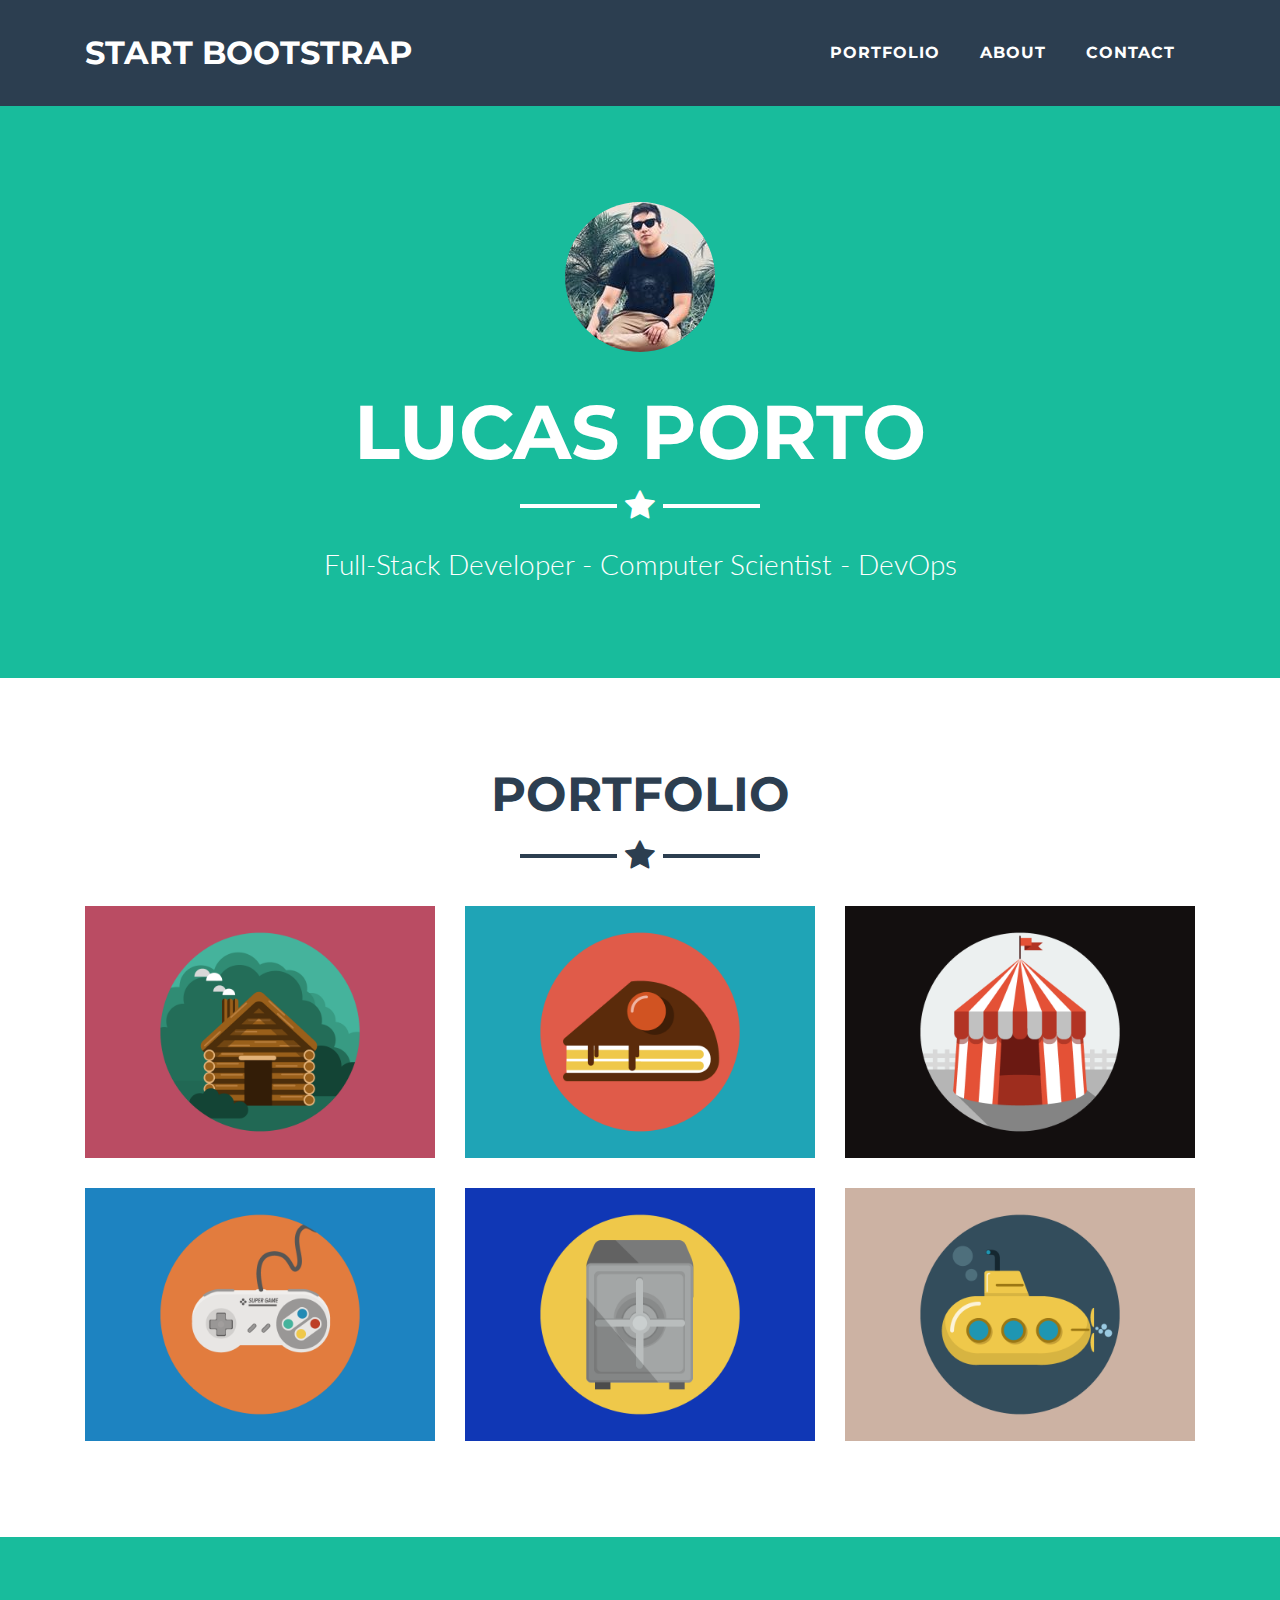
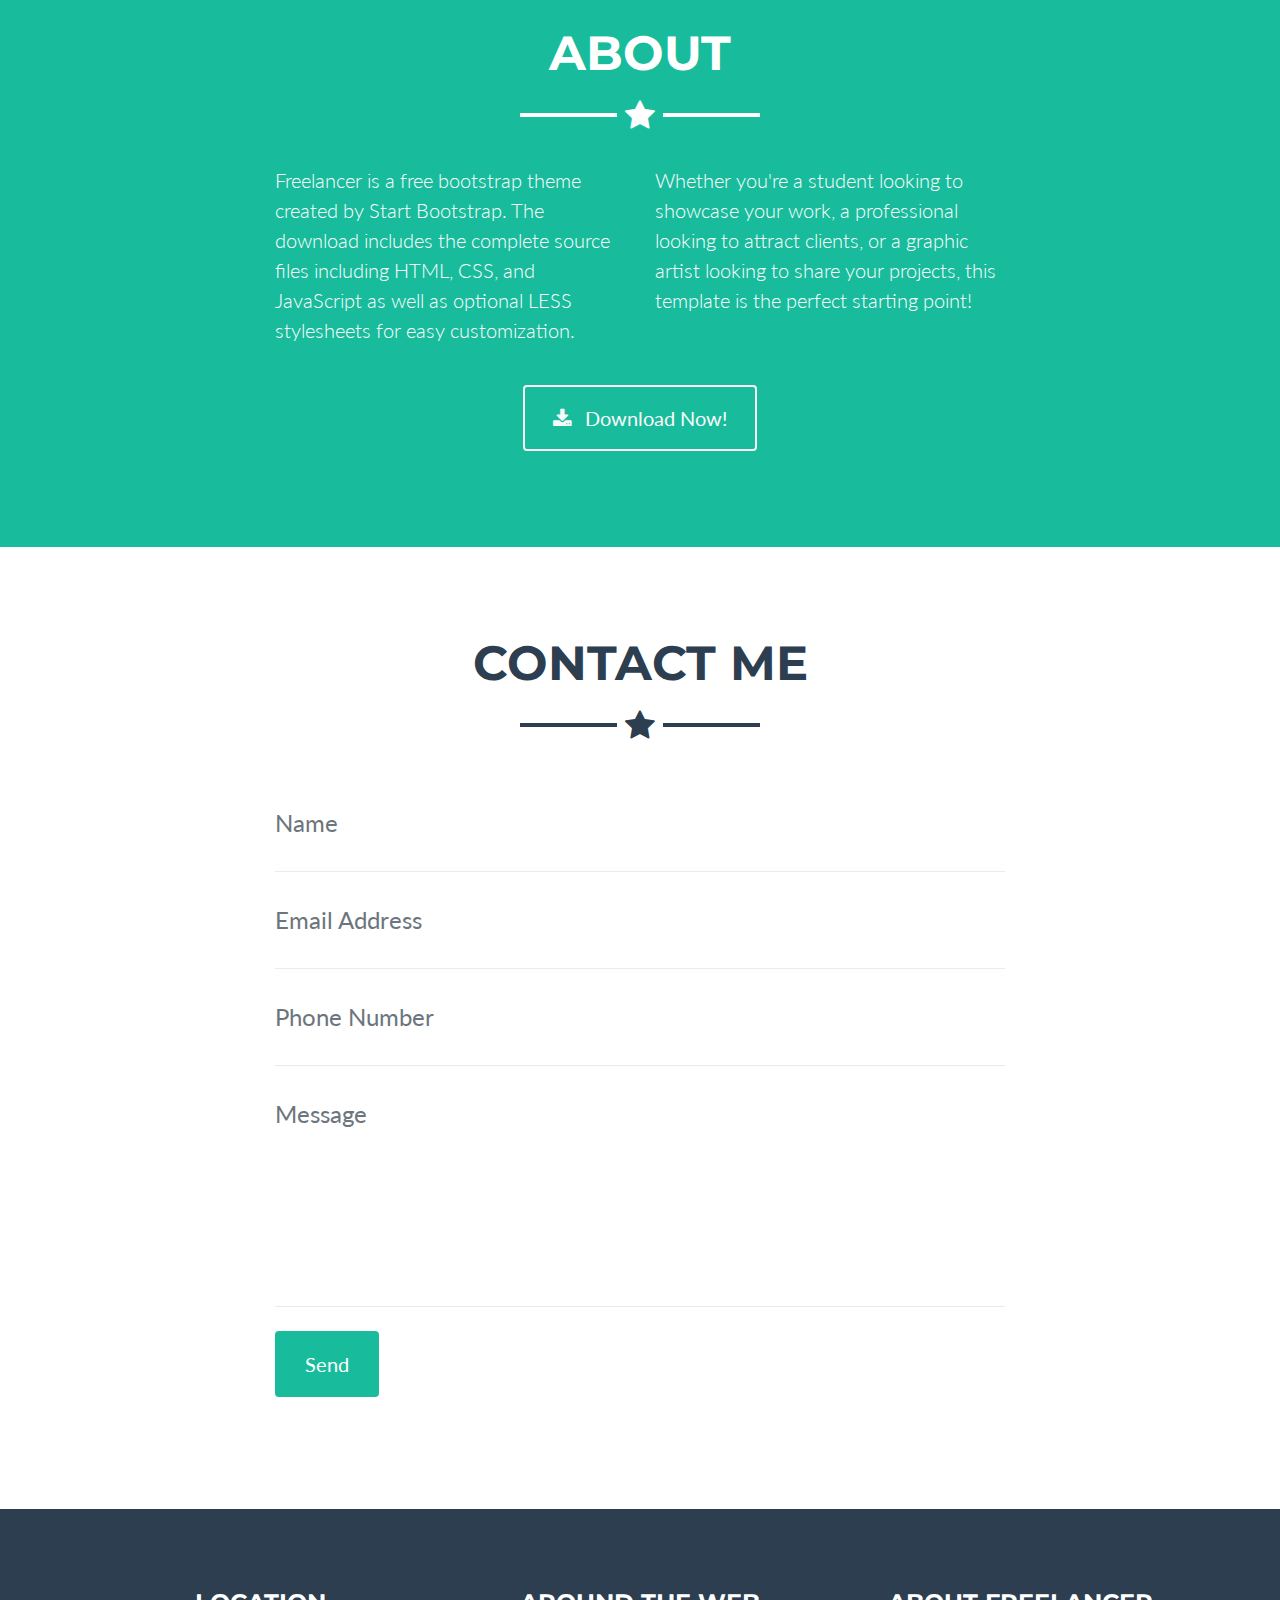
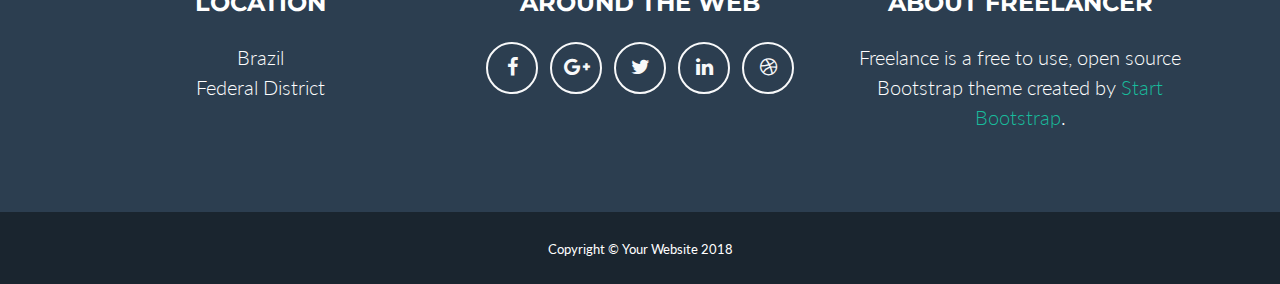
==== index.html @ 72ff9859 "New version (1.0)" ====
<!DOCTYPE html>
<html lang="en">

  <head>

    <meta charset="utf-8">
    <meta name="viewport" content="width=device-width, initial-scale=1, shrink-to-fit=no">
    <meta name="description" content="">
    <meta name="author" content="">

    <title>Lucas Porto</title>

    <!-- Bootstrap core CSS -->
    <link href="vendor/bootstrap/css/bootstrap.min.css" rel="stylesheet">

    <!-- Custom fonts for this template -->
    <link href="vendor/font-awesome/css/font-awesome.min.css" rel="stylesheet" type="text/css">
    <link href="https://fonts.googleapis.com/css?family=Montserrat:400,700" rel="stylesheet" type="text/css">
    <link href="https://fonts.googleapis.com/css?family=Lato:400,700,400italic,700italic" rel="stylesheet" type="text/css">

    <!-- Plugin CSS -->
    <link href="vendor/magnific-popup/magnific-popup.css" rel="stylesheet" type="text/css">

    <!-- Custom styles for this template -->
    <link href="css/freelancer.min.css" rel="stylesheet">

    <!-- Separar arquivo css  -->
    <style>
      header .container img{
        border-radius: 100%;
      }
    </style>

  </head>

  <body id="page-top">

    <!-- Navigation -->
    <nav class="navbar navbar-expand-lg bg-secondary fixed-top text-uppercase" id="mainNav">
      <div class="container">
        <a class="navbar-brand js-scroll-trigger" href="#page-top">Start Bootstrap</a>
        <button class="navbar-toggler navbar-toggler-right text-uppercase bg-primary text-white rounded" type="button" data-toggle="collapse" data-target="#navbarResponsive" aria-controls="navbarResponsive" aria-expanded="false" aria-label="Toggle navigation">
          Menu
          <i class="fa fa-bars"></i>
        </button>
        <div class="collapse navbar-collapse" id="navbarResponsive">
          <ul class="navbar-nav ml-auto">
            <li class="nav-item mx-0 mx-lg-1">
              <a class="nav-link py-3 px-0 px-lg-3 rounded js-scroll-trigger" href="#portfolio">Portfolio</a>
            </li>
            <li class="nav-item mx-0 mx-lg-1">
              <a class="nav-link py-3 px-0 px-lg-3 rounded js-scroll-trigger" href="#about">About</a>
            </li>
            <li class="nav-item mx-0 mx-lg-1">
              <a class="nav-link py-3 px-0 px-lg-3 rounded js-scroll-trigger" href="#contact">Contact</a>
            </li>
          </ul>
        </div>
      </div>
    </nav>

    <!-- Header -->
    <header class="masthead bg-primary text-white text-center">
      <div class="container">
        <img class="img-fluid mb-5 d-block mx-auto" src="img/eu.jpg" alt="">
        <h1 class="text-uppercase mb-0">Lucas Porto</h1>
        <hr class="star-light">
        <h2 class="font-weight-light mb-0">Full-Stack Developer - Computer Scientist - DevOps</h2>
      </div>
    </header>

    <!-- Portfolio Grid Section -->
    <section class="portfolio" id="portfolio">
      <div class="container">
        <h2 class="text-center text-uppercase text-secondary mb-0">Portfolio</h2>
        <hr class="star-dark mb-5">
        <div class="row">
          <div class="col-md-6 col-lg-4">
            <a class="portfolio-item d-block mx-auto" href="#portfolio-modal-1">
              <div class="portfolio-item-caption d-flex position-absolute h-100 w-100">
                <div class="portfolio-item-caption-content my-auto w-100 text-center text-white">
                  <i class="fa fa-search-plus fa-3x"></i>
                </div>
              </div>
              <img class="img-fluid" src="img/portfolio/cabin.png" alt="">
            </a>
          </div>
          <div class="col-md-6 col-lg-4">
            <a class="portfolio-item d-block mx-auto" href="#portfolio-modal-2">
              <div class="portfolio-item-caption d-flex position-absolute h-100 w-100">
                <div class="portfolio-item-caption-content my-auto w-100 text-center text-white">
                  <i class="fa fa-search-plus fa-3x"></i>
                </div>
              </div>
              <img class="img-fluid" src="img/portfolio/cake.png" alt="">
            </a>
          </div>
          <div class="col-md-6 col-lg-4">
            <a class="portfolio-item d-block mx-auto" href="#portfolio-modal-3">
              <div class="portfolio-item-caption d-flex position-absolute h-100 w-100">
                <div class="portfolio-item-caption-content my-auto w-100 text-center text-white">
                  <i class="fa fa-search-plus fa-3x"></i>
                </div>
              </div>
              <img class="img-fluid" src="img/portfolio/circus.png" alt="">
            </a>
          </div>
          <div class="col-md-6 col-lg-4">
            <a class="portfolio-item d-block mx-auto" href="#portfolio-modal-4">
              <div class="portfolio-item-caption d-flex position-absolute h-100 w-100">
                <div class="portfolio-item-caption-content my-auto w-100 text-center text-white">
                  <i class="fa fa-search-plus fa-3x"></i>
                </div>
              </div>
              <img class="img-fluid" src="img/portfolio/game.png" alt="">
            </a>
          </div>
          <div class="col-md-6 col-lg-4">
            <a class="portfolio-item d-block mx-auto" href="#portfolio-modal-5">
              <div class="portfolio-item-caption d-flex position-absolute h-100 w-100">
                <div class="portfolio-item-caption-content my-auto w-100 text-center text-white">
                  <i class="fa fa-search-plus fa-3x"></i>
                </div>
              </div>
              <img class="img-fluid" src="img/portfolio/safe.png" alt="">
            </a>
          </div>
          <div class="col-md-6 col-lg-4">
            <a class="portfolio-item d-block mx-auto" href="#portfolio-modal-6">
              <div class="portfolio-item-caption d-flex position-absolute h-100 w-100">
                <div class="portfolio-item-caption-content my-auto w-100 text-center text-white">
                  <i class="fa fa-search-plus fa-3x"></i>
                </div>
              </div>
              <img class="img-fluid" src="img/portfolio/submarine.png" alt="">
            </a>
          </div>
        </div>
      </div>
    </section>

    <!-- About Section -->
    <section class="bg-primary text-white mb-0" id="about">
      <div class="container">
        <h2 class="text-center text-uppercase text-white">About</h2>
        <hr class="star-light mb-5">
        <div class="row">
          <div class="col-lg-4 ml-auto">
            <p class="lead">Freelancer is a free bootstrap theme created by Start Bootstrap. The download includes the complete source files including HTML, CSS, and JavaScript as well as optional LESS stylesheets for easy customization.</p>
          </div>
          <div class="col-lg-4 mr-auto">
            <p class="lead">Whether you're a student looking to showcase your work, a professional looking to attract clients, or a graphic artist looking to share your projects, this template is the perfect starting point!</p>
          </div>
        </div>
        <div class="text-center mt-4">
          <a class="btn btn-xl btn-outline-light" href="#">
            <i class="fa fa-download mr-2"></i>
            Download Now!
          </a>
        </div>
      </div>
    </section>

    <!-- Contact Section -->
    <section id="contact">
      <div class="container">
        <h2 class="text-center text-uppercase text-secondary mb-0">Contact Me</h2>
        <hr class="star-dark mb-5">
        <div class="row">
          <div class="col-lg-8 mx-auto">
            <!-- To configure the contact form email address, go to mail/contact_me.php and update the email address in the PHP file on line 19. -->
            <!-- The form should work on most web servers, but if the form is not working you may need to configure your web server differently. -->
            <form name="sentMessage" id="contactForm" novalidate="novalidate">
              <div class="control-group">
                <div class="form-group floating-label-form-group controls mb-0 pb-2">
                  <label>Name</label>
                  <input class="form-control" id="name" type="text" placeholder="Name" required="required" data-validation-required-message="Please enter your name.">
                  <p class="help-block text-danger"></p>
                </div>
              </div>
              <div class="control-group">
                <div class="form-group floating-label-form-group controls mb-0 pb-2">
                  <label>Email Address</label>
                  <input class="form-control" id="email" type="email" placeholder="Email Address" required="required" data-validation-required-message="Please enter your email address.">
                  <p class="help-block text-danger"></p>
                </div>
              </div>
              <div class="control-group">
                <div class="form-group floating-label-form-group controls mb-0 pb-2">
                  <label>Phone Number</label>
                  <input class="form-control" id="phone" type="tel" placeholder="Phone Number" required="required" data-validation-required-message="Please enter your phone number.">
                  <p class="help-block text-danger"></p>
                </div>
              </div>
              <div class="control-group">
                <div class="form-group floating-label-form-group controls mb-0 pb-2">
                  <label>Message</label>
                  <textarea class="form-control" id="message" rows="5" placeholder="Message" required="required" data-validation-required-message="Please enter a message."></textarea>
                  <p class="help-block text-danger"></p>
                </div>
              </div>
              <br>
              <div id="success"></div>
              <div class="form-group">
                <button type="submit" class="btn btn-primary btn-xl" id="sendMessageButton">Send</button>
              </div>
            </form>
          </div>
        </div>
      </div>
    </section>

    <!-- Footer -->
    <footer class="footer text-center">
      <div class="container">
        <div class="row">
          <div class="col-md-4 mb-5 mb-lg-0">
            <h4 class="text-uppercase mb-4">Location</h4>
            <p class="lead mb-0">Brazil
              <br>Federal District</p>
          </div>
          <div class="col-md-4 mb-5 mb-lg-0">
            <h4 class="text-uppercase mb-4">Around the Web</h4>
            <ul class="list-inline mb-0">
              <li class="list-inline-item">
                <a class="btn btn-outline-light btn-social text-center rounded-circle" href="#">
                  <i class="fa fa-fw fa-facebook"></i>
                </a>
              </li>
              <li class="list-inline-item">
                <a class="btn btn-outline-light btn-social text-center rounded-circle" href="#">
                  <i class="fa fa-fw fa-google-plus"></i>
                </a>
              </li>
              <li class="list-inline-item">
                <a class="btn btn-outline-light btn-social text-center rounded-circle" href="#">
                  <i class="fa fa-fw fa-twitter"></i>
                </a>
              </li>
              <li class="list-inline-item">
                <a class="btn btn-outline-light btn-social text-center rounded-circle" href="#">
                  <i class="fa fa-fw fa-linkedin"></i>
                </a>
              </li>
              <li class="list-inline-item">
                <a class="btn btn-outline-light btn-social text-center rounded-circle" href="#">
                  <i class="fa fa-fw fa-dribbble"></i>
                </a>
              </li>
            </ul>
          </div>
          <div class="col-md-4">
            <h4 class="text-uppercase mb-4">About Freelancer</h4>
            <p class="lead mb-0">Freelance is a free to use, open source Bootstrap theme created by
              <a href="http://startbootstrap.com">Start Bootstrap</a>.</p>
          </div>
        </div>
      </div>
    </footer>

    <div class="copyright py-4 text-center text-white">
      <div class="container">
        <small>Copyright &copy; Your Website 2018</small>
      </div>
    </div>

    <!-- Scroll to Top Button (Only visible on small and extra-small screen sizes) -->
    <div class="scroll-to-top d-lg-none position-fixed ">
      <a class="js-scroll-trigger d-block text-center text-white rounded" href="#page-top">
        <i class="fa fa-chevron-up"></i>
      </a>
    </div>

    <!-- Portfolio Modals -->

    <!-- Portfolio Modal 1 -->
    <div class="portfolio-modal mfp-hide" id="portfolio-modal-1">
      <div class="portfolio-modal-dialog bg-white">
        <a class="close-button d-none d-md-block portfolio-modal-dismiss" href="#">
          <i class="fa fa-3x fa-times"></i>
        </a>
        <div class="container text-center">
          <div class="row">
            <div class="col-lg-8 mx-auto">
              <h2 class="text-secondary text-uppercase mb-0">Project Name</h2>
              <hr class="star-dark mb-5">
              <img class="img-fluid mb-5" src="img/portfolio/cabin.png" alt="">
              <p class="mb-5">Lorem ipsum dolor sit amet, consectetur adipisicing elit. Mollitia neque assumenda ipsam nihil, molestias magnam, recusandae quos quis inventore quisquam velit asperiores, vitae? Reprehenderit soluta, eos quod consequuntur itaque. Nam.</p>
              <a class="btn btn-primary btn-lg rounded-pill portfolio-modal-dismiss" href="#">
                <i class="fa fa-close"></i>
                Close Project</a>
            </div>
          </div>
        </div>
      </div>
    </div>

    <!-- Portfolio Modal 2 -->
    <div class="portfolio-modal mfp-hide" id="portfolio-modal-2">
      <div class="portfolio-modal-dialog bg-white">
        <a class="close-button d-none d-md-block portfolio-modal-dismiss" href="#">
          <i class="fa fa-3x fa-times"></i>
        </a>
        <div class="container text-center">
          <div class="row">
            <div class="col-lg-8 mx-auto">
              <h2 class="text-secondary text-uppercase mb-0">Project Name</h2>
              <hr class="star-dark mb-5">
              <img class="img-fluid mb-5" src="img/portfolio/cake.png" alt="">
              <p class="mb-5">Lorem ipsum dolor sit amet, consectetur adipisicing elit. Mollitia neque assumenda ipsam nihil, molestias magnam, recusandae quos quis inventore quisquam velit asperiores, vitae? Reprehenderit soluta, eos quod consequuntur itaque. Nam.</p>
              <a class="btn btn-primary btn-lg rounded-pill portfolio-modal-dismiss" href="#">
                <i class="fa fa-close"></i>
                Close Project</a>
            </div>
          </div>
        </div>
      </div>
    </div>

    <!-- Portfolio Modal 3 -->
    <div class="portfolio-modal mfp-hide" id="portfolio-modal-3">
      <div class="portfolio-modal-dialog bg-white">
        <a class="close-button d-none d-md-block portfolio-modal-dismiss" href="#">
          <i class="fa fa-3x fa-times"></i>
        </a>
        <div class="container text-center">
          <div class="row">
            <div class="col-lg-8 mx-auto">
              <h2 class="text-secondary text-uppercase mb-0">Project Name</h2>
              <hr class="star-dark mb-5">
              <img class="img-fluid mb-5" src="img/portfolio/circus.png" alt="">
              <p class="mb-5">Lorem ipsum dolor sit amet, consectetur adipisicing elit. Mollitia neque assumenda ipsam nihil, molestias magnam, recusandae quos quis inventore quisquam velit asperiores, vitae? Reprehenderit soluta, eos quod consequuntur itaque. Nam.</p>
              <a class="btn btn-primary btn-lg rounded-pill portfolio-modal-dismiss" href="#">
                <i class="fa fa-close"></i>
                Close Project</a>
            </div>
          </div>
        </div>
      </div>
    </div>

    <!-- Portfolio Modal 4 -->
    <div class="portfolio-modal mfp-hide" id="portfolio-modal-4">
      <div class="portfolio-modal-dialog bg-white">
        <a class="close-button d-none d-md-block portfolio-modal-dismiss" href="#">
          <i class="fa fa-3x fa-times"></i>
        </a>
        <div class="container text-center">
          <div class="row">
            <div class="col-lg-8 mx-auto">
              <h2 class="text-secondary text-uppercase mb-0">Project Name</h2>
              <hr class="star-dark mb-5">
              <img class="img-fluid mb-5" src="img/portfolio/game.png" alt="">
              <p class="mb-5">Lorem ipsum dolor sit amet, consectetur adipisicing elit. Mollitia neque assumenda ipsam nihil, molestias magnam, recusandae quos quis inventore quisquam velit asperiores, vitae? Reprehenderit soluta, eos quod consequuntur itaque. Nam.</p>
              <a class="btn btn-primary btn-lg rounded-pill portfolio-modal-dismiss" href="#">
                <i class="fa fa-close"></i>
                Close Project</a>
            </div>
          </div>
        </div>
      </div>
    </div>

    <!-- Portfolio Modal 5 -->
    <div class="portfolio-modal mfp-hide" id="portfolio-modal-5">
      <div class="portfolio-modal-dialog bg-white">
        <a class="close-button d-none d-md-block portfolio-modal-dismiss" href="#">
          <i class="fa fa-3x fa-times"></i>
        </a>
        <div class="container text-center">
          <div class="row">
            <div class="col-lg-8 mx-auto">
              <h2 class="text-secondary text-uppercase mb-0">Project Name</h2>
              <hr class="star-dark mb-5">
              <img class="img-fluid mb-5" src="img/portfolio/safe.png" alt="">
              <p class="mb-5">Lorem ipsum dolor sit amet, consectetur adipisicing elit. Mollitia neque assumenda ipsam nihil, molestias magnam, recusandae quos quis inventore quisquam velit asperiores, vitae? Reprehenderit soluta, eos quod consequuntur itaque. Nam.</p>
              <a class="btn btn-primary btn-lg rounded-pill portfolio-modal-dismiss" href="#">
                <i class="fa fa-close"></i>
                Close Project</a>
            </div>
          </div>
        </div>
      </div>
    </div>

    <!-- Portfolio Modal 6 -->
    <div class="portfolio-modal mfp-hide" id="portfolio-modal-6">
      <div class="portfolio-modal-dialog bg-white">
        <a class="close-button d-none d-md-block portfolio-modal-dismiss" href="#">
          <i class="fa fa-3x fa-times"></i>
        </a>
        <div class="container text-center">
          <div class="row">
            <div class="col-lg-8 mx-auto">
              <h2 class="text-secondary text-uppercase mb-0">Project Name</h2>
              <hr class="star-dark mb-5">
              <img class="img-fluid mb-5" src="img/portfolio/submarine.png" alt="">
              <p class="mb-5">Lorem ipsum dolor sit amet, consectetur adipisicing elit. Mollitia neque assumenda ipsam nihil, molestias magnam, recusandae quos quis inventore quisquam velit asperiores, vitae? Reprehenderit soluta, eos quod consequuntur itaque. Nam.</p>
              <a class="btn btn-primary btn-lg rounded-pill portfolio-modal-dismiss" href="#">
                <i class="fa fa-close"></i>
                Close Project</a>
            </div>
          </div>
        </div>
      </div>
    </div>

    <!-- Bootstrap core JavaScript -->
    <script src="vendor/jquery/jquery.min.js"></script>
    <script src="vendor/bootstrap/js/bootstrap.bundle.min.js"></script>

    <!-- Plugin JavaScript -->
    <script src="vendor/jquery-easing/jquery.easing.min.js"></script>
    <script src="vendor/magnific-popup/jquery.magnific-popup.min.js"></script>

    <!-- Contact Form JavaScript -->
    <script src="js/jqBootstrapValidation.js"></script>
    <script src="js/contact_me.js"></script>

    <!-- Custom scripts for this template -->
    <script src="js/freelancer.min.js"></script>

  </body>

</html>
---- css/freelancer.min.css ----
body{font-family:Lato}h1,h2,h3,h4,h5,h6{font-weight:700;font-family:Montserrat}hr.star-dark,hr.star-light{max-width:15rem;padding:0;text-align:center;border:none;border-top:solid .25rem;margin-top:2.5rem;margin-bottom:2.5rem}hr.star-dark:after,hr.star-light:after{position:relative;top:-.8em;display:inline-block;padding:0 .25em;content:'\f005';font-family:FontAwesome;font-size:2em}hr.star-light{border-color:#fff}hr.star-light:after{color:#fff;background-color:#18bc9c}hr.star-dark{border-color:#2c3e50}hr.star-dark:after{color:#2c3e50;background-color:#fff}section{padding:6rem 0}section h2{font-size:2.25rem;line-height:2rem}@media (min-width:992px){section h2{font-size:3rem;line-height:2.5rem}}.btn-xl{padding:1rem 1.75rem;font-size:1.25rem}.btn-social{width:3.25rem;height:3.25rem;font-size:1.25rem;line-height:2rem}.scroll-to-top{z-index:1042;right:1rem;bottom:1rem;display:none}.scroll-to-top a{width:3.5rem;height:3.5rem;background-color:rgba(33,37,41,.5);line-height:3.1rem}#mainNav{padding-top:1rem;padding-bottom:1rem;font-weight:700;font-family:Montserrat}#mainNav .navbar-brand{color:#fff}#mainNav .navbar-nav{margin-top:1rem;letter-spacing:.0625rem}#mainNav .navbar-nav li.nav-item a.nav-link{color:#fff}#mainNav .navbar-nav li.nav-item a.nav-link:hover{color:#18bc9c}#mainNav .navbar-nav li.nav-item a.nav-link:active,#mainNav .navbar-nav li.nav-item a.nav-link:focus{color:#fff}#mainNav .navbar-nav li.nav-item a.nav-link.active{color:#18bc9c}#mainNav .navbar-toggler{font-size:80%;padding:.8rem}@media (min-width:992px){#mainNav{padding-top:1.5rem;padding-bottom:1.5rem;-webkit-transition:padding-top .3s,padding-bottom .3s;-moz-transition:padding-top .3s,padding-bottom .3s;transition:padding-top .3s,padding-bottom .3s}#mainNav .navbar-brand{font-size:2em;-webkit-transition:font-size .3s;-moz-transition:font-size .3s;transition:font-size .3s}#mainNav .navbar-nav{margin-top:0}#mainNav .navbar-nav>li.nav-item>a.nav-link.active{color:#fff;background:#18bc9c}#mainNav .navbar-nav>li.nav-item>a.nav-link.active:active,#mainNav .navbar-nav>li.nav-item>a.nav-link.active:focus,#mainNav .navbar-nav>li.nav-item>a.nav-link.active:hover{color:#fff;background:#18bc9c}#mainNav.navbar-shrink{padding-top:.5rem;padding-bottom:.5rem}#mainNav.navbar-shrink .navbar-brand{font-size:1.5em}}header.masthead{padding-top:calc(6rem + 72px);padding-bottom:6rem}header.masthead h1{font-size:3rem;line-height:3rem}header.masthead h2{font-size:1.3rem;font-family:Lato}@media (min-width:992px){header.masthead{padding-top:calc(6rem + 106px);padding-bottom:6rem}header.masthead h1{font-size:4.75em;line-height:4rem}header.masthead h2{font-size:1.75em}}.portfolio{margin-bottom:-15px}.portfolio .portfolio-item{position:relative;display:block;max-width:25rem;margin-bottom:15px}.portfolio .portfolio-item .portfolio-item-caption{-webkit-transition:all ease .5s;-moz-transition:all ease .5s;transition:all ease .5s;opacity:0;background-color:rgba(24,188,156,.9)}.portfolio .portfolio-item .portfolio-item-caption:hover{opacity:1}.portfolio .portfolio-item .portfolio-item-caption .portfolio-item-caption-content{font-size:1.5rem}@media (min-width:576px){.portfolio{margin-bottom:-30px}.portfolio .portfolio-item{margin-bottom:30px}}.portfolio-modal .portfolio-modal-dialog{padding:3rem 1rem;min-height:calc(100vh - 2rem);margin:1rem calc(1rem - 8px);position:relative;z-index:2;-moz-box-shadow:0 0 3rem 1rem rgba(0,0,0,.5);-webkit-box-shadow:0 0 3rem 1rem rgba(0,0,0,.5);box-shadow:0 0 3rem 1rem rgba(0,0,0,.5)}.portfolio-modal .portfolio-modal-dialog .close-button{position:absolute;top:2rem;right:2rem}.portfolio-modal .portfolio-modal-dialog .close-button i{line-height:38px}.portfolio-modal .portfolio-modal-dialog h2{font-size:2rem}@media (min-width:768px){.portfolio-modal .portfolio-modal-dialog{min-height:100vh;padding:5rem;margin:3rem calc(3rem - 8px)}.portfolio-modal .portfolio-modal-dialog h2{font-size:3rem}}.floating-label-form-group{position:relative;border-bottom:1px solid #e9ecef}.floating-label-form-group input,.floating-label-form-group textarea{font-size:1.5em;position:relative;z-index:1;padding-right:0;padding-left:0;resize:none;border:none;border-radius:0;background:0 0;box-shadow:none!important}.floating-label-form-group label{font-size:.85em;line-height:1.764705882em;position:relative;z-index:0;top:2em;display:block;margin:0;-webkit-transition:top .3s ease,opacity .3s ease;-moz-transition:top .3s ease,opacity .3s ease;-ms-transition:top .3s ease,opacity .3s ease;transition:top .3s ease,opacity .3s ease;vertical-align:middle;vertical-align:baseline;opacity:0}.floating-label-form-group:not(:first-child){padding-left:14px;border-left:1px solid #e9ecef}.floating-label-form-group-with-value label{top:0;opacity:1}.floating-label-form-group-with-focus label{color:#18bc9c}form .row:first-child .floating-label-form-group{border-top:1px solid #e9ecef}.footer{padding-top:5rem;padding-bottom:5rem;background-color:#2c3e50;color:#fff}.copyright{background-color:#1a252f}a{color:#18bc9c}a:active,a:focus,a:hover{color:#128f76}.btn{border-width:2px}.bg-primary{background-color:#18bc9c!important}.bg-secondary{background-color:#2c3e50!important}.text-primary{color:#18bc9c!important}.text-secondary{color:#2c3e50!important}.btn-primary{background-color:#18bc9c;border-color:#18bc9c}.btn-primary:active,.btn-primary:focus,.btn-primary:hover{background-color:#128f76;border-color:#128f76}.btn-secondary{background-color:#2c3e50;border-color:#2c3e50}.btn-secondary:active,.btn-secondary:focus,.btn-secondary:hover{background-color:#1a252f;border-color:#1a252f}
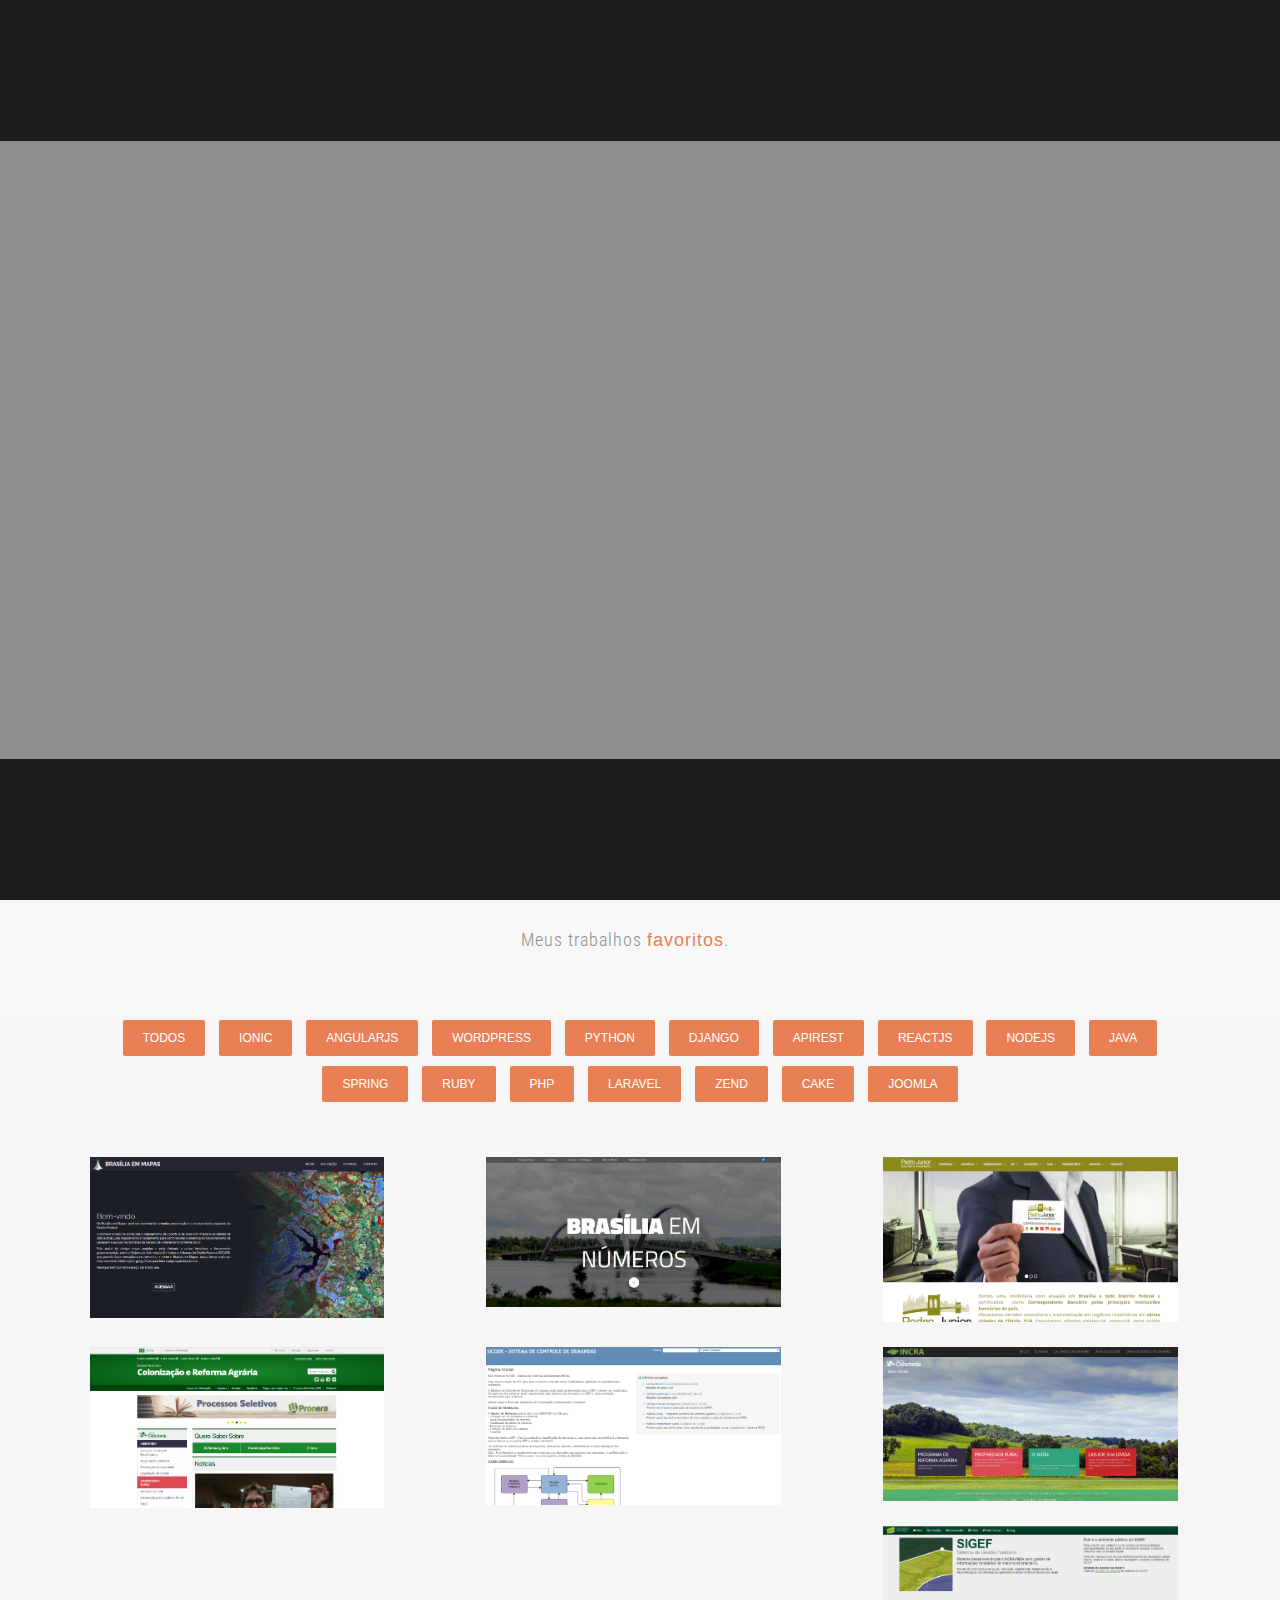
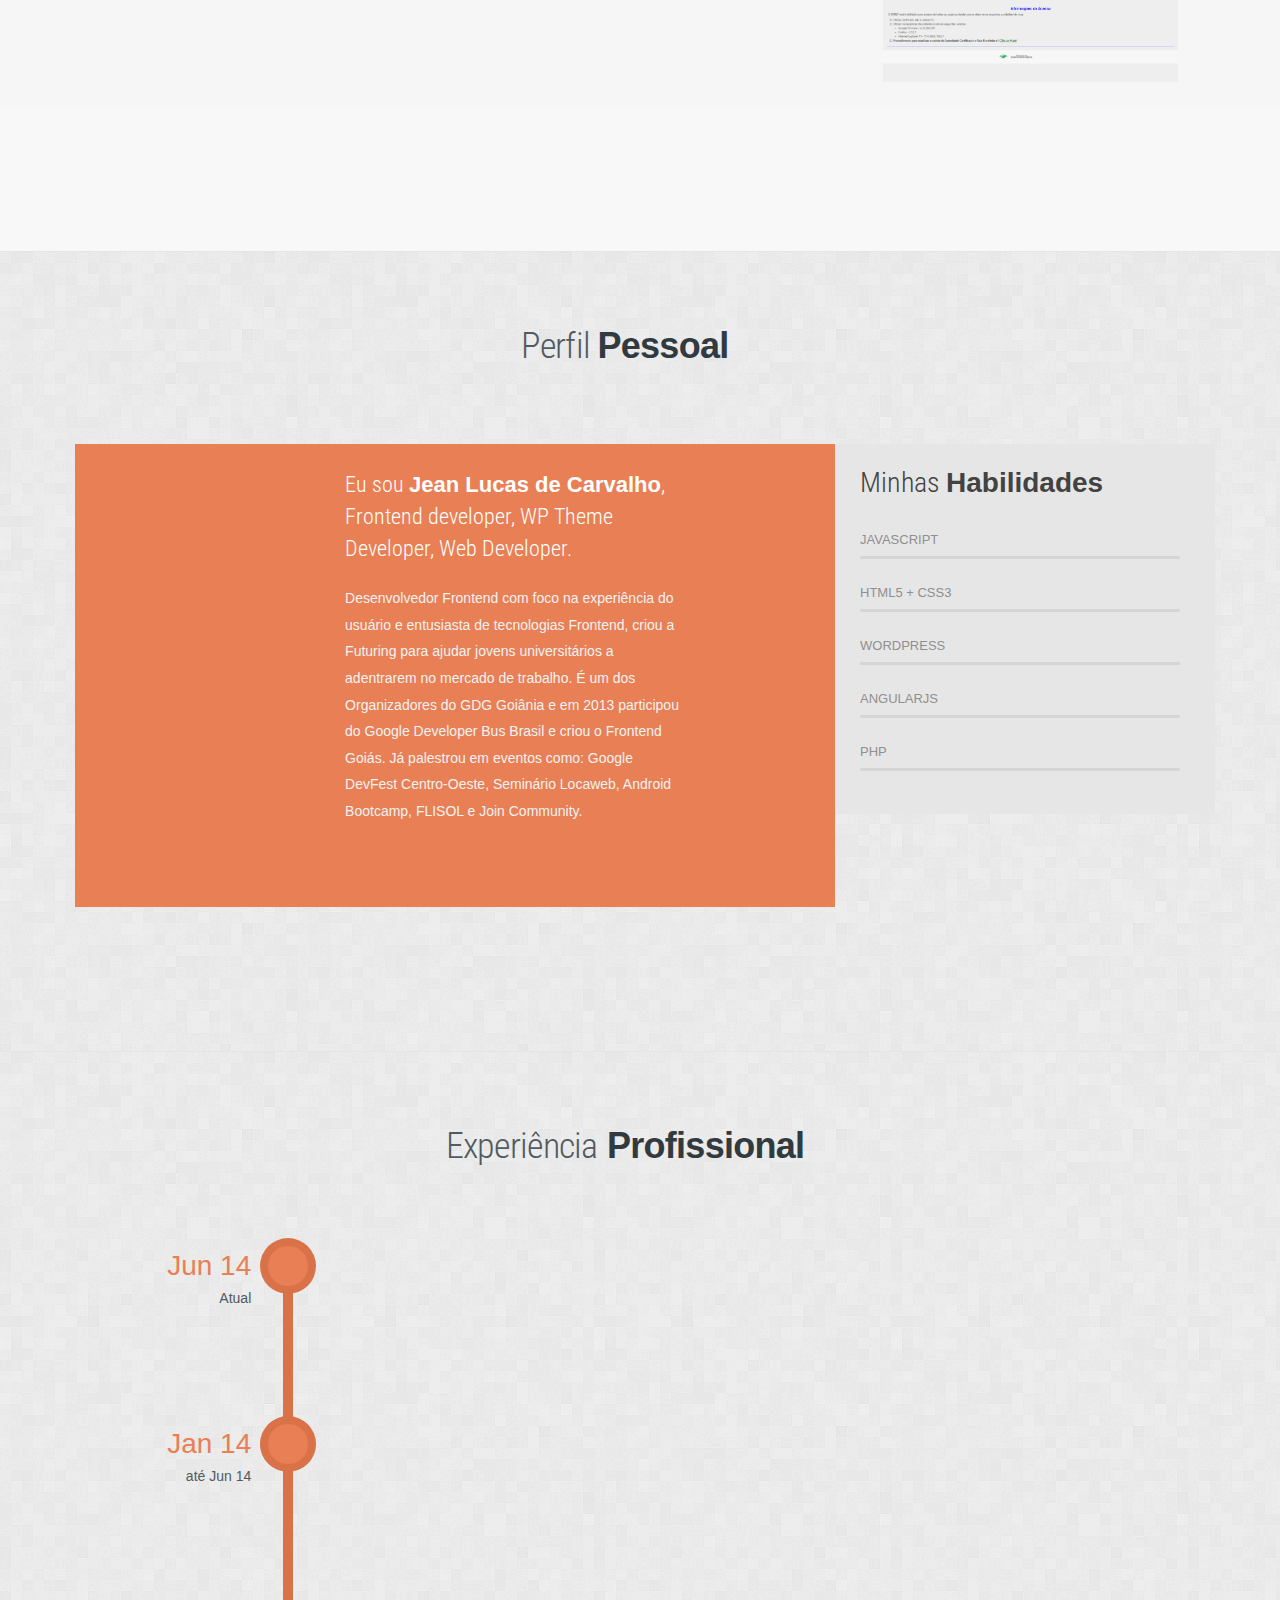
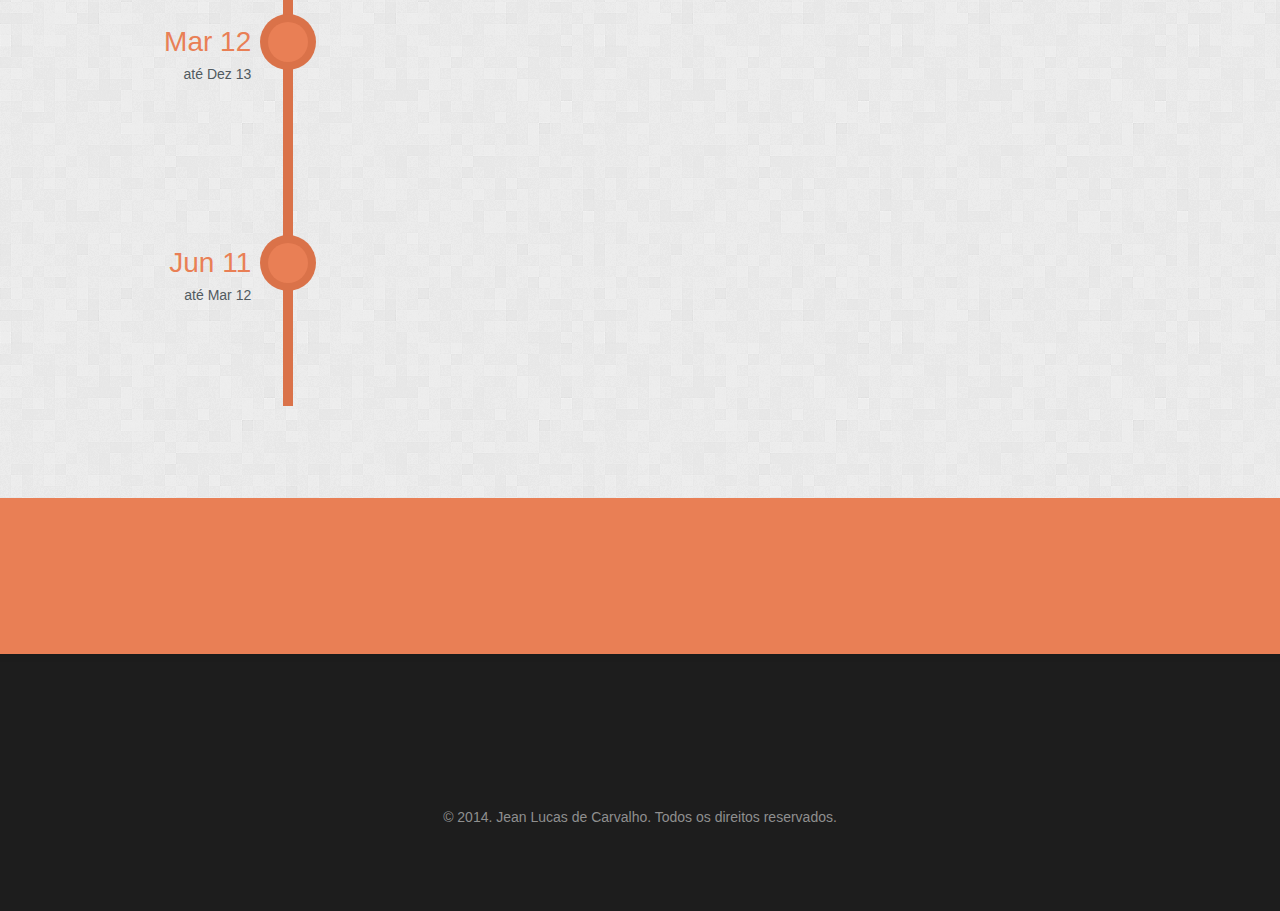
==== commit 4365ee21: "Nova versão" ====
--- a/index.html
+++ b/index.html
@@ -1,425 +1,433 @@
-<!DOCTYPE html>
-<html lang="en">
-
-  <head>
-
-    <meta charset="utf-8">
-    <meta name="viewport" content="width=device-width, initial-scale=1, shrink-to-fit=no">
-    <meta name="description" content="">
-    <meta name="author" content="">
-
-    <title>Lucas Porto</title>
-
-    <!-- Bootstrap core CSS -->
-    <link href="vendor/bootstrap/css/bootstrap.min.css" rel="stylesheet">
-
-    <!-- Custom fonts for this template -->
-    <link href="vendor/font-awesome/css/font-awesome.min.css" rel="stylesheet" type="text/css">
-    <link href="https://fonts.googleapis.com/css?family=Montserrat:400,700" rel="stylesheet" type="text/css">
-    <link href="https://fonts.googleapis.com/css?family=Lato:400,700,400italic,700italic" rel="stylesheet" type="text/css">
-
-    <!-- Plugin CSS -->
-    <link href="vendor/magnific-popup/magnific-popup.css" rel="stylesheet" type="text/css">
-
-    <!-- Custom styles for this template -->
-    <link href="css/freelancer.min.css" rel="stylesheet">
-
-    <!-- Separar arquivo css  -->
-    <style>
-      header .container img{
-        border-radius: 100%;
-      }
-    </style>
-
-  </head>
-
-  <body id="page-top">
-
-    <!-- Navigation -->
-    <nav class="navbar navbar-expand-lg bg-secondary fixed-top text-uppercase" id="mainNav">
-      <div class="container">
-        <a class="navbar-brand js-scroll-trigger" href="#page-top">Start Bootstrap</a>
-        <button class="navbar-toggler navbar-toggler-right text-uppercase bg-primary text-white rounded" type="button" data-toggle="collapse" data-target="#navbarResponsive" aria-controls="navbarResponsive" aria-expanded="false" aria-label="Toggle navigation">
-          Menu
-          <i class="fa fa-bars"></i>
-        </button>
-        <div class="collapse navbar-collapse" id="navbarResponsive">
-          <ul class="navbar-nav ml-auto">
-            <li class="nav-item mx-0 mx-lg-1">
-              <a class="nav-link py-3 px-0 px-lg-3 rounded js-scroll-trigger" href="#portfolio">Portfolio</a>
-            </li>
-            <li class="nav-item mx-0 mx-lg-1">
-              <a class="nav-link py-3 px-0 px-lg-3 rounded js-scroll-trigger" href="#about">About</a>
-            </li>
-            <li class="nav-item mx-0 mx-lg-1">
-              <a class="nav-link py-3 px-0 px-lg-3 rounded js-scroll-trigger" href="#contact">Contact</a>
-            </li>
-          </ul>
-        </div>
-      </div>
-    </nav>
-
-    <!-- Header -->
-    <header class="masthead bg-primary text-white text-center">
-      <div class="container">
-        <img class="img-fluid mb-5 d-block mx-auto" src="img/eu.jpg" alt="">
-        <h1 class="text-uppercase mb-0">Lucas Porto</h1>
-        <hr class="star-light">
-        <h2 class="font-weight-light mb-0">Full-Stack Developer - Computer Scientist - DevOps</h2>
-      </div>
-    </header>
-
-    <!-- Portfolio Grid Section -->
-    <section class="portfolio" id="portfolio">
-      <div class="container">
-        <h2 class="text-center text-uppercase text-secondary mb-0">Portfolio</h2>
-        <hr class="star-dark mb-5">
-        <div class="row">
-          <div class="col-md-6 col-lg-4">
-            <a class="portfolio-item d-block mx-auto" href="#portfolio-modal-1">
-              <div class="portfolio-item-caption d-flex position-absolute h-100 w-100">
-                <div class="portfolio-item-caption-content my-auto w-100 text-center text-white">
-                  <i class="fa fa-search-plus fa-3x"></i>
-                </div>
-              </div>
-              <img class="img-fluid" src="img/portfolio/cabin.png" alt="">
-            </a>
-          </div>
-          <div class="col-md-6 col-lg-4">
-            <a class="portfolio-item d-block mx-auto" href="#portfolio-modal-2">
-              <div class="portfolio-item-caption d-flex position-absolute h-100 w-100">
-                <div class="portfolio-item-caption-content my-auto w-100 text-center text-white">
-                  <i class="fa fa-search-plus fa-3x"></i>
-                </div>
-              </div>
-              <img class="img-fluid" src="img/portfolio/cake.png" alt="">
-            </a>
-          </div>
-          <div class="col-md-6 col-lg-4">
-            <a class="portfolio-item d-block mx-auto" href="#portfolio-modal-3">
-              <div class="portfolio-item-caption d-flex position-absolute h-100 w-100">
-                <div class="portfolio-item-caption-content my-auto w-100 text-center text-white">
-                  <i class="fa fa-search-plus fa-3x"></i>
-                </div>
-              </div>
-              <img class="img-fluid" src="img/portfolio/circus.png" alt="">
-            </a>
-          </div>
-          <div class="col-md-6 col-lg-4">
-            <a class="portfolio-item d-block mx-auto" href="#portfolio-modal-4">
-              <div class="portfolio-item-caption d-flex position-absolute h-100 w-100">
-                <div class="portfolio-item-caption-content my-auto w-100 text-center text-white">
-                  <i class="fa fa-search-plus fa-3x"></i>
-                </div>
-              </div>
-              <img class="img-fluid" src="img/portfolio/game.png" alt="">
-            </a>
-          </div>
-          <div class="col-md-6 col-lg-4">
-            <a class="portfolio-item d-block mx-auto" href="#portfolio-modal-5">
-              <div class="portfolio-item-caption d-flex position-absolute h-100 w-100">
-                <div class="portfolio-item-caption-content my-auto w-100 text-center text-white">
-                  <i class="fa fa-search-plus fa-3x"></i>
-                </div>
-              </div>
-              <img class="img-fluid" src="img/portfolio/safe.png" alt="">
-            </a>
-          </div>
-          <div class="col-md-6 col-lg-4">
-            <a class="portfolio-item d-block mx-auto" href="#portfolio-modal-6">
-              <div class="portfolio-item-caption d-flex position-absolute h-100 w-100">
-                <div class="portfolio-item-caption-content my-auto w-100 text-center text-white">
-                  <i class="fa fa-search-plus fa-3x"></i>
-                </div>
-              </div>
-              <img class="img-fluid" src="img/portfolio/submarine.png" alt="">
-            </a>
-          </div>
-        </div>
-      </div>
-    </section>
-
-    <!-- About Section -->
-    <section class="bg-primary text-white mb-0" id="about">
-      <div class="container">
-        <h2 class="text-center text-uppercase text-white">About</h2>
-        <hr class="star-light mb-5">
-        <div class="row">
-          <div class="col-lg-4 ml-auto">
-            <p class="lead">Freelancer is a free bootstrap theme created by Start Bootstrap. The download includes the complete source files including HTML, CSS, and JavaScript as well as optional LESS stylesheets for easy customization.</p>
-          </div>
-          <div class="col-lg-4 mr-auto">
-            <p class="lead">Whether you're a student looking to showcase your work, a professional looking to attract clients, or a graphic artist looking to share your projects, this template is the perfect starting point!</p>
-          </div>
-        </div>
-        <div class="text-center mt-4">
-          <a class="btn btn-xl btn-outline-light" href="#">
-            <i class="fa fa-download mr-2"></i>
-            Download Now!
-          </a>
-        </div>
-      </div>
-    </section>
-
-    <!-- Contact Section -->
-    <section id="contact">
-      <div class="container">
-        <h2 class="text-center text-uppercase text-secondary mb-0">Contact Me</h2>
-        <hr class="star-dark mb-5">
-        <div class="row">
-          <div class="col-lg-8 mx-auto">
-            <!-- To configure the contact form email address, go to mail/contact_me.php and update the email address in the PHP file on line 19. -->
-            <!-- The form should work on most web servers, but if the form is not working you may need to configure your web server differently. -->
-            <form name="sentMessage" id="contactForm" novalidate="novalidate">
-              <div class="control-group">
-                <div class="form-group floating-label-form-group controls mb-0 pb-2">
-                  <label>Name</label>
-                  <input class="form-control" id="name" type="text" placeholder="Name" required="required" data-validation-required-message="Please enter your name.">
-                  <p class="help-block text-danger"></p>
-                </div>
-              </div>
-              <div class="control-group">
-                <div class="form-group floating-label-form-group controls mb-0 pb-2">
-                  <label>Email Address</label>
-                  <input class="form-control" id="email" type="email" placeholder="Email Address" required="required" data-validation-required-message="Please enter your email address.">
-                  <p class="help-block text-danger"></p>
-                </div>
-              </div>
-              <div class="control-group">
-                <div class="form-group floating-label-form-group controls mb-0 pb-2">
-                  <label>Phone Number</label>
-                  <input class="form-control" id="phone" type="tel" placeholder="Phone Number" required="required" data-validation-required-message="Please enter your phone number.">
-                  <p class="help-block text-danger"></p>
-                </div>
-              </div>
-              <div class="control-group">
-                <div class="form-group floating-label-form-group controls mb-0 pb-2">
-                  <label>Message</label>
-                  <textarea class="form-control" id="message" rows="5" placeholder="Message" required="required" data-validation-required-message="Please enter a message."></textarea>
-                  <p class="help-block text-danger"></p>
-                </div>
-              </div>
-              <br>
-              <div id="success"></div>
-              <div class="form-group">
-                <button type="submit" class="btn btn-primary btn-xl" id="sendMessageButton">Send</button>
-              </div>
-            </form>
-          </div>
-        </div>
-      </div>
-    </section>
-
-    <!-- Footer -->
-    <footer class="footer text-center">
-      <div class="container">
-        <div class="row">
-          <div class="col-md-4 mb-5 mb-lg-0">
-            <h4 class="text-uppercase mb-4">Location</h4>
-            <p class="lead mb-0">Brazil
-              <br>Federal District</p>
-          </div>
-          <div class="col-md-4 mb-5 mb-lg-0">
-            <h4 class="text-uppercase mb-4">Around the Web</h4>
-            <ul class="list-inline mb-0">
-              <li class="list-inline-item">
-                <a class="btn btn-outline-light btn-social text-center rounded-circle" href="#">
-                  <i class="fa fa-fw fa-facebook"></i>
-                </a>
-              </li>
-              <li class="list-inline-item">
-                <a class="btn btn-outline-light btn-social text-center rounded-circle" href="#">
-                  <i class="fa fa-fw fa-google-plus"></i>
-                </a>
-              </li>
-              <li class="list-inline-item">
-                <a class="btn btn-outline-light btn-social text-center rounded-circle" href="#">
-                  <i class="fa fa-fw fa-twitter"></i>
-                </a>
-              </li>
-              <li class="list-inline-item">
-                <a class="btn btn-outline-light btn-social text-center rounded-circle" href="#">
-                  <i class="fa fa-fw fa-linkedin"></i>
-                </a>
-              </li>
-              <li class="list-inline-item">
-                <a class="btn btn-outline-light btn-social text-center rounded-circle" href="#">
-                  <i class="fa fa-fw fa-dribbble"></i>
-                </a>
-              </li>
-            </ul>
-          </div>
-          <div class="col-md-4">
-            <h4 class="text-uppercase mb-4">About Freelancer</h4>
-            <p class="lead mb-0">Freelance is a free to use, open source Bootstrap theme created by
-              <a href="http://startbootstrap.com">Start Bootstrap</a>.</p>
-          </div>
-        </div>
-      </div>
-    </footer>
-
-    <div class="copyright py-4 text-center text-white">
-      <div class="container">
-        <small>Copyright &copy; Your Website 2018</small>
-      </div>
-    </div>
-
-    <!-- Scroll to Top Button (Only visible on small and extra-small screen sizes) -->
-    <div class="scroll-to-top d-lg-none position-fixed ">
-      <a class="js-scroll-trigger d-block text-center text-white rounded" href="#page-top">
-        <i class="fa fa-chevron-up"></i>
-      </a>
-    </div>
-
-    <!-- Portfolio Modals -->
-
-    <!-- Portfolio Modal 1 -->
-    <div class="portfolio-modal mfp-hide" id="portfolio-modal-1">
-      <div class="portfolio-modal-dialog bg-white">
-        <a class="close-button d-none d-md-block portfolio-modal-dismiss" href="#">
-          <i class="fa fa-3x fa-times"></i>
-        </a>
-        <div class="container text-center">
-          <div class="row">
-            <div class="col-lg-8 mx-auto">
-              <h2 class="text-secondary text-uppercase mb-0">Project Name</h2>
-              <hr class="star-dark mb-5">
-              <img class="img-fluid mb-5" src="img/portfolio/cabin.png" alt="">
-              <p class="mb-5">Lorem ipsum dolor sit amet, consectetur adipisicing elit. Mollitia neque assumenda ipsam nihil, molestias magnam, recusandae quos quis inventore quisquam velit asperiores, vitae? Reprehenderit soluta, eos quod consequuntur itaque. Nam.</p>
-              <a class="btn btn-primary btn-lg rounded-pill portfolio-modal-dismiss" href="#">
-                <i class="fa fa-close"></i>
-                Close Project</a>
-            </div>
-          </div>
-        </div>
-      </div>
-    </div>
-
-    <!-- Portfolio Modal 2 -->
-    <div class="portfolio-modal mfp-hide" id="portfolio-modal-2">
-      <div class="portfolio-modal-dialog bg-white">
-        <a class="close-button d-none d-md-block portfolio-modal-dismiss" href="#">
-          <i class="fa fa-3x fa-times"></i>
-        </a>
-        <div class="container text-center">
-          <div class="row">
-            <div class="col-lg-8 mx-auto">
-              <h2 class="text-secondary text-uppercase mb-0">Project Name</h2>
-              <hr class="star-dark mb-5">
-              <img class="img-fluid mb-5" src="img/portfolio/cake.png" alt="">
-              <p class="mb-5">Lorem ipsum dolor sit amet, consectetur adipisicing elit. Mollitia neque assumenda ipsam nihil, molestias magnam, recusandae quos quis inventore quisquam velit asperiores, vitae? Reprehenderit soluta, eos quod consequuntur itaque. Nam.</p>
-              <a class="btn btn-primary btn-lg rounded-pill portfolio-modal-dismiss" href="#">
-                <i class="fa fa-close"></i>
-                Close Project</a>
-            </div>
-          </div>
-        </div>
-      </div>
-    </div>
-
-    <!-- Portfolio Modal 3 -->
-    <div class="portfolio-modal mfp-hide" id="portfolio-modal-3">
-      <div class="portfolio-modal-dialog bg-white">
-        <a class="close-button d-none d-md-block portfolio-modal-dismiss" href="#">
-          <i class="fa fa-3x fa-times"></i>
-        </a>
-        <div class="container text-center">
-          <div class="row">
-            <div class="col-lg-8 mx-auto">
-              <h2 class="text-secondary text-uppercase mb-0">Project Name</h2>
-              <hr class="star-dark mb-5">
-              <img class="img-fluid mb-5" src="img/portfolio/circus.png" alt="">
-              <p class="mb-5">Lorem ipsum dolor sit amet, consectetur adipisicing elit. Mollitia neque assumenda ipsam nihil, molestias magnam, recusandae quos quis inventore quisquam velit asperiores, vitae? Reprehenderit soluta, eos quod consequuntur itaque. Nam.</p>
-              <a class="btn btn-primary btn-lg rounded-pill portfolio-modal-dismiss" href="#">
-                <i class="fa fa-close"></i>
-                Close Project</a>
-            </div>
-          </div>
-        </div>
-      </div>
-    </div>
-
-    <!-- Portfolio Modal 4 -->
-    <div class="portfolio-modal mfp-hide" id="portfolio-modal-4">
-      <div class="portfolio-modal-dialog bg-white">
-        <a class="close-button d-none d-md-block portfolio-modal-dismiss" href="#">
-          <i class="fa fa-3x fa-times"></i>
-        </a>
-        <div class="container text-center">
-          <div class="row">
-            <div class="col-lg-8 mx-auto">
-              <h2 class="text-secondary text-uppercase mb-0">Project Name</h2>
-              <hr class="star-dark mb-5">
-              <img class="img-fluid mb-5" src="img/portfolio/game.png" alt="">
-              <p class="mb-5">Lorem ipsum dolor sit amet, consectetur adipisicing elit. Mollitia neque assumenda ipsam nihil, molestias magnam, recusandae quos quis inventore quisquam velit asperiores, vitae? Reprehenderit soluta, eos quod consequuntur itaque. Nam.</p>
-              <a class="btn btn-primary btn-lg rounded-pill portfolio-modal-dismiss" href="#">
-                <i class="fa fa-close"></i>
-                Close Project</a>
-            </div>
-          </div>
-        </div>
-      </div>
-    </div>
-
-    <!-- Portfolio Modal 5 -->
-    <div class="portfolio-modal mfp-hide" id="portfolio-modal-5">
-      <div class="portfolio-modal-dialog bg-white">
-        <a class="close-button d-none d-md-block portfolio-modal-dismiss" href="#">
-          <i class="fa fa-3x fa-times"></i>
-        </a>
-        <div class="container text-center">
-          <div class="row">
-            <div class="col-lg-8 mx-auto">
-              <h2 class="text-secondary text-uppercase mb-0">Project Name</h2>
-              <hr class="star-dark mb-5">
-              <img class="img-fluid mb-5" src="img/portfolio/safe.png" alt="">
-              <p class="mb-5">Lorem ipsum dolor sit amet, consectetur adipisicing elit. Mollitia neque assumenda ipsam nihil, molestias magnam, recusandae quos quis inventore quisquam velit asperiores, vitae? Reprehenderit soluta, eos quod consequuntur itaque. Nam.</p>
-              <a class="btn btn-primary btn-lg rounded-pill portfolio-modal-dismiss" href="#">
-                <i class="fa fa-close"></i>
-                Close Project</a>
-            </div>
-          </div>
-        </div>
-      </div>
-    </div>
-
-    <!-- Portfolio Modal 6 -->
-    <div class="portfolio-modal mfp-hide" id="portfolio-modal-6">
-      <div class="portfolio-modal-dialog bg-white">
-        <a class="close-button d-none d-md-block portfolio-modal-dismiss" href="#">
-          <i class="fa fa-3x fa-times"></i>
-        </a>
-        <div class="container text-center">
-          <div class="row">
-            <div class="col-lg-8 mx-auto">
-              <h2 class="text-secondary text-uppercase mb-0">Project Name</h2>
-              <hr class="star-dark mb-5">
-              <img class="img-fluid mb-5" src="img/portfolio/submarine.png" alt="">
-              <p class="mb-5">Lorem ipsum dolor sit amet, consectetur adipisicing elit. Mollitia neque assumenda ipsam nihil, molestias magnam, recusandae quos quis inventore quisquam velit asperiores, vitae? Reprehenderit soluta, eos quod consequuntur itaque. Nam.</p>
-              <a class="btn btn-primary btn-lg rounded-pill portfolio-modal-dismiss" href="#">
-                <i class="fa fa-close"></i>
-                Close Project</a>
-            </div>
-          </div>
-        </div>
-      </div>
-    </div>
-
-    <!-- Bootstrap core JavaScript -->
-    <script src="vendor/jquery/jquery.min.js"></script>
-    <script src="vendor/bootstrap/js/bootstrap.bundle.min.js"></script>
-
-    <!-- Plugin JavaScript -->
-    <script src="vendor/jquery-easing/jquery.easing.min.js"></script>
-    <script src="vendor/magnific-popup/jquery.magnific-popup.min.js"></script>
-
-    <!-- Contact Form JavaScript -->
-    <script src="js/jqBootstrapValidation.js"></script>
-    <script src="js/contact_me.js"></script>
-
-    <!-- Custom scripts for this template -->
-    <script src="js/freelancer.min.js"></script>
-
-  </body>
-
-</html>
+<!doctype html>
+<!--[if lt IE 7]>      <html class="no-js lt-ie9 lt-ie8 lt-ie7"> <![endif]-->
+<!--[if IE 7]>         <html class="no-js lt-ie9 lt-ie8"> <![endif]-->
+<!--[if IE 8]>         <html class="no-js lt-ie9"> <![endif]-->
+<!--[if gt IE 8]><!--> <html class="no-js"> <!--<![endif]-->
+    <head>
+        <meta http-equiv="Content-Type" content="text/html; charset=UTF-8"/>
+          <meta name="description" content="Portfólio de Jean Lucas de Carvalho Silva, desenvolvedor frontend com foco na experiência do usuário. Jean possui amplo conhecimento em tecnologias frontend como HTML5, CSS, Javascript, AngularJS e Wordpress." />
+          <meta name="keywords" content="Jean Lucas de Carvalho, HTML, HTML5, CSS, JavaScript, AngularJS, Wordpress, PHP, Meteor, MongoDB, MySQL" />
+          <meta name="viewport" content="width=device-width, initial-scale=1.0">
+          <title>Lucas Porto</title>
+
+          <!-- Font Css -->
+          <link href='http://fonts.googleapis.com/css?family=Roboto:400,500,300,100,700,900' rel='stylesheet' type='text/css'>
+          <link href='http://fonts.googleapis.com/css?family=Roboto+Condensed:400,300,700' rel='stylesheet' type='text/css'>
+          <!-- // Font Css -->
+
+          <link rel="apple-touch-icon" href="images/apple_touch_icon.html">
+          <link rel="apple-touch-icon" sizes="72x72" href="images/apple_touch_icon_72x72.html">
+          <link rel="apple-touch-icon" sizes="114x114" href="images/apple_touch_icon_114x114.html">
+
+          <link href='http://fonts.googleapis.com/css?family=Grand+Hotel|Clicker+Script|Sacramento' rel='stylesheet' type='text/css'>
+        <!--[if lt IE 9]>
+        <script src="http://html5shim.googlecode.com/svn/trunk/html5.js"></script>
+        <![endif]-->
+
+        <link rel="stylesheet" type="text/css" href="css/main.css"/>
+    </head>
+    <body class="cbp-spmenu-push">
+        <!--[if lt IE 10]>
+            <p class="browsehappy">You are using an <strong>outdated</strong> browser. Please <a href="http://browsehappy.com/">upgrade your browser</a> to improve your experience.</p>
+        <![endif]-->
+
+
+        <nav class="cbp-spmenu cbp-spmenu-vertical1 cbp-spmenu-right" id="cbp-spmenu-s4">
+          <a  href="#home"><h2>Lucas <span>Porto</span></h2></a>
+          <ul class="nav">
+            <li><a href="#port"><i class="fa fa-suitcase menu_icon"></i>Portfolio</a></li>
+            <li><a href="#aboutme"><i class="fa fa-user menu_icon"></i>Sobre</a></li>
+            <li><a href="#experience"><i class="fa fa-wrench menu_icon"></i>Experiência Profissional</a></li>
+            <li><a href="#contactus"><i class="fa fa-envelope menu_icon"></i>Contato</a></li>
+          </ul>
+        </nav>
+
+
+
+          <div id="page">
+
+           <div class="main" id="boxed">
+
+        <!-- BANNER STARTS
+          ===============================================================================================-->
+          <div id="home">
+
+            <div class="container">
+              <div class="row banners">
+                <div class="menu_mar">
+                  <div class="menu_right toggle-menu menu-right push-body" >
+                    <img src="images/menu_line.png" alt=""/></div>
+                  </div>
+                </div>
+              </div>
+
+              <!-- Home Banner -->
+              <div class="banner_background home_bg3 standard_bg">
+                <div class="ban_pat3">
+                  <div class="container">
+                    <div class="row">
+                      <div class="clearfix">
+                        <div class="content3_heading">Lucas Porto
+                          <div class="clr"></div>
+                          <span>Full-Stack Developer</span></div>
+                        </div>
+                      </div>
+                    </div>
+                  </div>
+                </div>
+              </div>
+              <!-- Banner End -->
+
+
+
+        <!-- PORTFOLIO STARTS
+          ===============================================================================================-->
+          <div id="port" class="grey_colour">
+            <div class="clr">
+              <div class="container" >
+                <div class="row col-md-12">
+                  <div class="social-icon element_from_bottom"><div class="center">
+                    <ul><li class="fa fa-suitcase"><a href="#"></a></li></ul>
+                  </div></div>
+                </div></div></div>
+
+                <div class="clr container">
+                  <div class="row col-md-12 text-center">
+                    <h1>Meu <span>Portfolio</span></h1>
+                    <div class="tag">Meus trabalhos <span>favoritos</span>.</div>
+                  </div></div>
+
+
+                  <!-- Portfolio Section -->
+                  <section id="portfolio" class="section">
+                    <div class="container">
+                      <!-- Portfolio Filters -->
+                      <ul id="filters">
+                        <li class="filter" data-filter="all">Todos</li>
+                        <li class="filter" data-filter="ionic">Ionic</li>
+                        <li class="filter" data-filter="angular">AngularJS</li>
+                        <li class="filter" data-filter="wordpress">Wordpress</li>
+                        <li class="filter" data-filter="python">Python</li>
+                        <li class="filter" data-filter="django">Django</li>
+                        <li class="filter" data-filter="rest">apiREST</li>
+                        <li class="filter" data-filter="react">ReactJS</li>
+                        <li class="filter" data-filter="node">NodeJS</li>
+                        <li class="filter" data-filter="java">Java</li>
+                        <li class="filter" data-filter="spring">Spring</li>
+                        <li class="filter" data-filter="ruby">Ruby</li>
+                        <li class="filter" data-filter="php">PHP</li>
+                        <li class="filter" data-filter="laravel">Laravel</li>
+                        <li class="filter" data-filter="zend">Zend</li>
+                        <li class="filter" data-filter="cake">Cake</li>
+                        <li class="filter" data-filter="joomla">Joomla</li>
+                      </ul>
+                      <!-- End Portfolio Filters -->
+                    </div>
+                    <div class="portfolio-top"></div>
+                    <!-- Portfolio Grid -->
+                    <ul id="portfolio-grid">
+
+                      <li class="mix angular python rest react mix_all">
+                        <img src="images/bsb_mapas.PNG" alt="">
+                        <a href="http://futuring.com.br" class="swipebox-isotope" title="Futuring">
+                          <div class="project-overlay">
+                            <h3>Brasília em Mapas</h3>
+                            <span class="project-name">Desenvolvimento do site</span>
+                          </div>
+                        </a>
+                      </li>
+
+                      <li class="mix angular python rest react mix_all">
+                        <img src="images/bsb_numeros.PNG" alt="">
+                        <a href="http://futuring.com.br" class="swipebox-isotope" title="Futuring">
+                          <div class="project-overlay">
+                            <h3>Brasília em Mapas</h3>
+                            <span class="project-name">Desenvolvimento do site</span>
+                          </div>
+                        </a>
+                      </li>
+
+                      <li class="mix angular python rest react mix_all">
+                        <img src="images/imobiliaria.PNG" alt="">
+                        <a href="http://futuring.com.br" class="swipebox-isotope" title="Futuring">
+                          <div class="project-overlay">
+                            <h3>Brasília em Mapas</h3>
+                            <span class="project-name">Desenvolvimento do site</span>
+                          </div>
+                        </a>
+                      </li>
+
+                      <li class="mix angular python rest react mix_all">
+                        <img src="images/incra.PNG" alt="">
+                        <a href="http://futuring.com.br" class="swipebox-isotope" title="Futuring">
+                          <div class="project-overlay">
+                            <h3>Brasília em Mapas</h3>
+                            <span class="project-name">Desenvolvimento do site</span>
+                          </div>
+                        </a>
+                      </li>
+
+                      <li class="mix angular python rest react mix_all">
+                        <img src="images/redmine.PNG" alt="">
+                        <a href="http://futuring.com.br" class="swipebox-isotope" title="Futuring">
+                          <div class="project-overlay">
+                            <h3>Brasília em Mapas</h3>
+                            <span class="project-name">Desenvolvimento do site</span>
+                          </div>
+                        </a>
+                      </li>
+
+                      <li class="mix angular python rest react mix_all">
+                        <img src="images/sala.PNG" alt="">
+                        <a href="http://futuring.com.br" class="swipebox-isotope" title="Futuring">
+                          <div class="project-overlay">
+                            <h3>Brasília em Mapas</h3>
+                            <span class="project-name">Desenvolvimento do site</span>
+                          </div>
+                        </a>
+                      </li>
+
+                      <li class="mix angular python rest react mix_all">
+                        <img src="images/sigef.PNG" alt="">
+                        <a href="http://futuring.com.br" class="swipebox-isotope" title="Futuring">
+                          <div class="project-overlay">
+                            <h3>Brasília em Mapas</h3>
+                            <span class="project-name">Desenvolvimento do site</span>
+                          </div>
+                        </a>
+                      </li>
+
+                  </ul>
+                  <!-- End Portfolio Grid -->
+                </section>
+                <!-- End Portfolio Section -->
+                <div class="pad_top40">&nbsp;</div>
+                <div class="pad_top50">&nbsp;</div>
+              </div>
+              <!-- Portfolio end -->
+
+        <!-- ABOUT ME STARTS
+          ===============================================================================================-->
+          <div class="gray_bg" id="aboutme" >
+
+            <div class="clr">
+              <div class="container" >
+                <div class="row col-md-12">
+                  <div class="social-icon element_from_bottom"><div class="center">
+                    <ul><li class="fa fa-user"><a href="#"></a></li></ul>
+                  </div></div>
+                </div></div></div>
+
+                <div class="clearfix">
+                  <div class="clr container">
+                    <div class="row col-md-12 text-center">
+                      <h1>Perfil <span>Pessoal </span></h1>
+
+                    </div></div>
+
+                    <div class="clr container pad_top60">
+                      <div class="row">
+
+                        <div class="col-md-12 clearfix about_mar_left">
+
+
+                          <div class="col-md-8 color_bg padleft0">
+                            <div class="clr">
+                              <div class="about_img element_fade_in">
+                                <img src="images/about_image.jpg" class="img-responsive" alt="Jean Lucas de Carvalho"/>
+                              </div>
+                              <div class="about_content about-text1">
+                                <div class="about-title">Eu sou <span>Jean Lucas de Carvalho</span>, Frontend developer, WP Theme Developer, Web Developer.</div>
+                                  <p>Desenvolvedor Frontend com foco na experiência do usuário e entusiasta de tecnologias Frontend, criou a Futuring para ajudar jovens universitários a adentrarem no mercado de trabalho. É um dos Organizadores do GDG Goiânia e em 2013 participou do Google Developer Bus Brasil e criou o Frontend Goiás. Já palestrou em eventos como: Google DevFest Centro-Oeste, Seminário Locaweb, Android Bootcamp, FLISOL e Join Community.</p>
+                                </div>
+                              </div>
+                            </div>
+
+                            <div id="personal" class="col-md-4 color_bg1 pad_top15">
+
+                              <div class="about-text">Minhas <span>Habilidades</span></div>
+
+                              <ul class="progress_bars">
+                               <li>
+                                 <div class="progress_heading">Javascript</div>
+                                 <div class="bar-wrap">
+                                  <span data-width="100"></span>
+                                </div>
+                              </li> 
+                              <li>
+                                <div class="progress_heading">HTML5 + CSS3</div>
+                                <div class="bar-wrap">
+                                  <span data-width="100"></span>
+                                </div>
+                              </li>
+                              <li>
+                                <div class="progress_heading">Wordpress</div>
+                                <div class="bar-wrap">
+                                  <span data-width="80"></span>
+                                </div>
+                              </li>
+                              <li>
+                                <div class="progress_heading">AngularJS</div>
+                                <div class="bar-wrap">
+                                  <span data-width="95"></span>
+                                </div>
+                              </li>
+                              <li>
+                                <div class="progress_heading">PHP</div>
+                                <div class="bar-wrap">
+                                  <span data-width="70"></span>
+                                </div>
+                              </li>
+                          </ul>
+                        </div>
+                      </div>
+                    </div>
+                  </div>
+
+
+                </div></div>
+                <!-- About me end -->
+
+
+        <!-- WORK EXPERIENCE  STARTS
+          ===============================================================================================-->
+          <div class="gray_bg" id="experience">
+
+            <div class="clr">
+              <div class="container">
+                <div class="row col-md-12">
+                  <div class="social-icon element_from_bottom"><div class="center">
+                    <ul><li class="fa fa-wrench"><a href="#"></a></li></ul>
+                  </div></div>
+                </div></div></div>
+
+                <div>
+                  <div class="clr container">
+                    <div class="row col-md-12 text-center">
+                      <h1>Experiência<span> Profissional</span></h1>
+                      <div class="tag"></div>
+                    </div></div>
+
+                    <div  class="container">
+                      <div class="row">
+
+                        <div class="main">
+                          <ul class="cbp_tmtimeline">
+                            <li>
+                              <time class="cbp_tmtime"><span>Jun 14</span> <span>Atual</span></time>
+                              <div class="cbp_tmicon"><i class="fa fa-wrench"></i></div>
+                              <div class="cbp_tmlabel element_from_right">
+                                <h3>Desenvolvedor Front-End - <span>Saltus Tecnologia</span></h3>
+                                <div class="content-smalltxt">Desenvolvedor Front-End <span class="bullet">&bull;</span> Desenvolvedor AngularJS</div>
+                                <p class="pad_top15">Desenvolvedor Front-End especialista em arquitetura AngularJS.
+        </p>
+                              </div>
+                            </li>
+                            
+                            <li>
+                              <time class="cbp_tmtime"><span>Jan 14</span> <span>até Jun 14</span></time>
+                              <div class="cbp_tmicon"><i class="fa fa-wrench"></i></div>
+                              <div class="cbp_tmlabel element_from_right">
+                                <h3>Desenvolvedor Web - <span>Monodois Design Estratégico</span></h3>
+                                <div class="content-smalltxt">Desenvolvedor Wordpress <span class="bullet">&bull;</span> Desenvolvedor Web</div>
+                                <p class="pad_top15">Desenvolvimento Web, Análise de Sistemas, Suporte ao usuário e Gerenciamento de Servidores Linux.
+        </p>
+                              </div>
+                            </li>
+
+                            <li class="pad_top20">
+                              <time class="cbp_tmtime"><span>Mar 12</span> <span>até Dez 13</span></time>
+                              <div class="cbp_tmicon"><i class="fa fa-wrench"></i></div>
+                              <div class="cbp_tmlabel element_from_right">
+                                <h3>Desenvolvedor de Interface - <span>LabTIME/UFG</span> </h3>
+                                <div class="content-smalltxt">Desenvolvedor de Interfaces <span class="bullet">&bull;</span> Desenvolvedor Web <span class="bullet">&bull;</span>Desenvolvedor Javascript</div>
+                                <p class="pad_top15">Desenvolvedor de interfaces web com foco na experiência do usuário, utilizando-se de tecnologias como HTML5, CSS3, jQuery, etc.</p>
+                                <!--<p><i class="fa fa-check mar_right10"></i>Donec eget nunc pulvinar tortor sollicitudin consectetur id eget eros</p>-->
+
+                              </div>
+                            </li>
+
+                            <li class="pad_top20">
+                              <time class="cbp_tmtime"><span>Jun 11 </span> <span> até Mar 12</span></time>
+                              <div class="cbp_tmicon"><i class="fa fa-wrench"></i></div>
+                              <div class="cbp_tmlabel element_from_right">
+                                <h3>Desenvolvedor Web - <span>Finaltec </span></h3>
+                                <div class="content-smalltxt">Desenvolvedor Wordpress <span class="bullet">&bull;</span> Desenvolvedor Web</div>
+                                <p class="pad_top15">Desenvolvimento Web, Análise de Sistemas, Suporte ao usuário e Gerenciamento de Servidores Linux.  </p>
+                              </div>
+                            </li>
+                          </ul>
+                        </div>
+                      </div>
+                    </div>
+                    <div class="pad_top50">&nbsp;</div>
+                  </div>
+                </div>
+
+        <!-- FOOTER STARTS
+          ===============================================================================================-->
+          <div class="add_bg" id="contactus">
+            <div class="container">
+              <div class="row">
+                <div class="col-md-6 element_from_left">
+                 <div class="phone-txt">
+                  <i class="fa fa-map-marker contact_icon"></i>  Avenida Dona Maria Cardoso Q. 85, Vila São Tomaz,<br>
+                  Aparecida de Goiânia, GO
+                </div>
+              </div>
+              <div class="col-md-6 align element_from_right">
+               <div class="phone-txt">
+                <i class="fa fa-phone contact_icon"></i> +55 (62) 8162 1104 <br>
+                <i class="fa fa-envelope contact_icon"></i>&nbsp;<a href="mailto:contato@jeanlucas.com.br">oi@jeanlucas.com.br</a>
+
+              </div>
+            </div>
+
+          </div>
+        </div>
+        </div>
+
+
+        <!--blog_bg close-->
+
+        <div class="footer_bg">
+          <div class="container">
+            <div class="row">
+              <div class="clearfix element_from_bottom">
+                <div class="hi-icon-wrap hi-icon-effect-1 hi-icon-effect-1a">
+                  <div class="hi-icon"><a class="fa fa-twitter foot_icon" href="http://twitter.com/JLCarv"></a></div>
+                  <div class="hi-icon"><a class="fa fa-facebook foot_icon" href="https://www.facebook.com/JeanLucasCarvalho"></a></div>
+                  <div class="hi-icon"><a class="fa fa-linkedin foot_icon" href="http://br.linkedin.com/in/jeanlucasdecarvalho"></a></div>
+                </div>
+              </div>
+              <div class="pad_top20 clearfix copyright">&copy; 2014. Jean Lucas de Carvalho. Todos os direitos reservados.</div>
+
+            </div></div></div>
+          </div>
+        </div>
+
+        <script type="text/javascript" src="scripts/jquery-1.10.2.min.js"></script>
+        <script type="text/javascript" src="scripts/modernizr.custom.js"></script>
+        <script type="text/javascript" src="scripts/bootstrap.min.js"></script>
+        <script type="text/javascript" src="scripts/jquery.queryloader2.js"></script>
+        <script type="text/javascript" src="scripts/jquery.tweet.min.js"></script>
+        <script type="text/javascript" src="scripts/appear.js"></script>
+        <script type="text/javascript" src="scripts/toucheffects.js"></script>
+        <script type="text/javascript" src="scripts/sscr.js"></script>
+
+
+        <script type="text/javascript" src="scripts/jquery.validate.min.js"></script>
+        <script type="text/javascript" src="scripts/jquery.swipebox.js"></script>
+        <script type="text/javascript" src="scripts/jquery.easing-1.3.min.js"></script>
+        <script type="text/javascript" src="scripts/jPushMenu.js"></script>
+        <script type="text/javascript" src="scripts/jquery.countTo.js"></script>
+        <script type="text/javascript" src="scripts/retina-1.1.0.min.js"></script> 
+
+
+        <script type="text/javascript" src="scripts/jquery.parallax-1.1.3.js"></script>
+
+        <script type="text/javascript" src="scripts/jquery.flexslider-min.js"></script>
+        <script type="text/javascript" src="scripts/jquery.mixitup.min.js"></script>
+        <script type="text/javascript" src="scripts/custom.js"></script>
+</body>
+</html>
--- a/css/main.css
+++ b/css/main.css
@@ -0,0 +1,35 @@
+@font-face{font-family:Roboto;font-style:normal;font-weight:100;src:local('Roboto Thin'),local('Roboto-Thin'),url(http://themes.googleusercontent.com/static/fonts/roboto/v10/Jzo62I39jc0gQRrbndN6nfesZW2xOQ-xsNqO47m55DA.ttf) format('truetype')}@font-face{font-family:Roboto;font-style:normal;font-weight:300;src:local('Roboto Light'),local('Roboto-Light'),url(http://themes.googleusercontent.com/static/fonts/roboto/v10/Hgo13k-tfSpn0qi1SFdUfaCWcynf_cDxXwCLxiixG1c.ttf) format('truetype')}@font-face{font-family:Roboto;font-style:normal;font-weight:400;src:local('Roboto Regular'),local('Roboto-Regular'),url(http://themes.googleusercontent.com/static/fonts/roboto/v10/zN7GBFwfMP4uA6AR0HCoLQ.ttf) format('truetype')}@font-face{font-family:Roboto;font-style:normal;font-weight:500;src:local('Roboto Medium'),local('Roboto-Medium'),url(http://themes.googleusercontent.com/static/fonts/roboto/v10/RxZJdnzeo3R5zSexge8UUaCWcynf_cDxXwCLxiixG1c.ttf) format('truetype')}@font-face{font-family:Roboto;font-style:normal;font-weight:700;src:local('Roboto Bold'),local('Roboto-Bold'),url(http://themes.googleusercontent.com/static/fonts/roboto/v10/d-6IYplOFocCacKzxwXSOKCWcynf_cDxXwCLxiixG1c.ttf) format('truetype')}@font-face{font-family:Roboto;font-style:normal;font-weight:900;src:local('Roboto Black'),local('Roboto-Black'),url(http://themes.googleusercontent.com/static/fonts/roboto/v10/mnpfi9pxYH-Go5UiibESIqCWcynf_cDxXwCLxiixG1c.ttf) format('truetype')}@font-face{font-family:'Roboto Condensed';font-style:normal;font-weight:300;src:local('Roboto Condensed Light'),local('RobotoCondensed-Light'),url(http://themes.googleusercontent.com/static/fonts/robotocondensed/v9/b9QBgL0iMZfDSpmcXcE8nL3QFSXBldIn45k5A7iXhnc.ttf) format('truetype')}@font-face{font-family:'Roboto Condensed';font-style:normal;font-weight:400;src:local('Roboto Condensed Regular'),local('RobotoCondensed-Regular'),url(http://themes.googleusercontent.com/static/fonts/robotocondensed/v9/Zd2E9abXLFGSr9G3YK2MsDR-eWpsHSw83BRsAQElGgc.ttf) format('truetype')}@font-face{font-family:'Roboto Condensed';font-style:normal;font-weight:700;src:local('Roboto Condensed Bold'),local('RobotoCondensed-Bold'),url(http://themes.googleusercontent.com/static/fonts/robotocondensed/v9/b9QBgL0iMZfDSpmcXcE8nDokq8qT6AIiNJ07Vf_NrVA.ttf) format('truetype')}@font-face{font-family:'Clicker Script';font-style:normal;font-weight:400;src:local('Clicker Script'),local('ClickerScript-Regular'),url(http://themes.googleusercontent.com/static/fonts/clickerscript/v2/Zupmk8XwADjufGxWB9KThC5FJMZltoAAwO2fP7iHu2o.ttf) format('truetype')}@font-face{font-family:'Grand Hotel';font-style:normal;font-weight:400;src:local('Grand Hotel'),local('GrandHotel-Regular'),url(http://themes.googleusercontent.com/static/fonts/grandhotel/v2/NrGQkrs9rbHm5EYx0Eil0p0EAVxt0G0biEntp43Qt6E.ttf) format('truetype')}@font-face{font-family:Sacramento;font-style:normal;font-weight:400;src:local('Sacramento'),local('Sacramento-Regular'),url(http://themes.googleusercontent.com/static/fonts/sacramento/v2/WFDkXpubrEwopJnSlHV6CC3USBnSvpkopQaUR-2r7iU.ttf) format('truetype')}
+nav,section{display:block}html{font-family:sans-serif;-webkit-text-size-adjust:100%;-ms-text-size-adjust:100%}a:active,a:hover{outline:0}h1{margin:.67em 0}img{border:0}button::-moz-focus-inner,input::-moz-focus-inner{padding:0;border:0} @media print{*{color:#000!important;text-shadow:none!important;background:transparent!important;box-shadow:none!important}a,a:visited{text-decoration:underline}a[href]:after{content:" (" attr(href) ")"}a[href^="#"]:after{content:""}img{page-break-inside:avoid;max-width:100%!important}@page{margin:2cm .5cm}h2,h3,p{orphans:3;widows:3}h2,h3{page-break-after:avoid}}*,:after,:before{-webkit-box-sizing:border-box;-moz-box-sizing:border-box;box-sizing:border-box}html{font-size:62.5%;-webkit-tap-highlight-color:rgba(0,0,0,0)}a,a:focus,a:hover{text-decoration:none}a:focus{outline:5px auto -webkit-focus-ring-color;outline-offset:-2px}img{vertical-align:middle}.img-responsive{display:block;height:auto;max-width:100%;margin:0 auto}p{margin:0 0 10px}.text-center{text-align:center}h1,h2,h3{font-weight:500;line-height:1.1;margin-top:20px;margin-bottom:10px}ul{margin-top:0;margin-bottom:10px}.container{padding-right:15px;padding-left:15px;margin-right:auto;margin-left:auto}.container:after,.container:before{display:table;content:" "}.container:after{clear:both}.row{margin-right:-15px;margin-left:-15px}.row:after,.row:before{display:table;content:" "}.row:after{clear:both}.col-md-12,.col-md-4,.col-md-6,.col-md-8{position:relative;min-height:1px;padding-right:15px;padding-left:15px}@media (min-width:768px){.container{max-width:750px}}@media (min-width:992px){.container{max-width:970px}.col-md-4,.col-md-6,.col-md-8{float:left}.col-md-4{width:33.33333333333333%}.col-md-6{width:50%}.col-md-8{width:66.66666666666666%}.col-md-12{width:100%}}@media (min-width:1200px){.container{max-width:1170px}}.form-control:-moz-placeholder{color:#999}.form-control::-moz-placeholder{color:#999}.form-control:-ms-input-placeholder{color:#999}@font-face{font-family:'Glyphicons Halflings';src:url(../fonts/glyphicons-halflings-regular.html);src:url(../fonts/glyphicons-halflings-regulard41d.html?#iefix) format('embedded-opentype'),url(../fonts/glyphicons-halflings-regular-2.html) format('woff'),url(../fonts/glyphicons-halflings-regular-3.html) format('truetype'),url(../fonts/glyphicons-halflings-regular-4.html#glyphicons-halflingsregular) format('svg')}.nav{padding-left:0;margin-bottom:0;list-style:none}.nav:after,.nav:before{display:table;content:" "}.nav:after{clear:both}.nav>li{position:relative;display:block}.nav>li>a{position:relative;display:block;padding:10px 15px}@-webkit-keyframes progress-bar-stripes{from{background-position:40px 0}to{background-position:0 0}}@-moz-keyframes progress-bar-stripes{from{background-position:40px 0}to{background-position:0 0}}@-o-keyframes progress-bar-stripes{from{background-position:0 0}to{background-position:40px 0}}@keyframes progress-bar-stripes{from{background-position:40px 0}to{background-position:0 0}}.clearfix:after,.clearfix:before{display:table;content:" "}.clearfix:after{clear:both}@-ms-viewport{width:device-width}@media screen and (max-width:400px){@-ms-viewport{width:320px}}@font-face{font-family:Simple-Line-Icons;src:url(../fonts/Simple-Line-Icons.eot);src:url(../fonts/Simple-Line-Iconsd41d.eot?#iefix) format('embedded-opentype'),url(../fonts/Simple-Line-Icons.woff) format('woff'),url(../fonts/Simple-Line-Icons.ttf) format('truetype'),url(../fonts/Simple-Line-Icons.svg#Simple-Line-Icons) format('svg');font-weight:400;font-style:normal}
+@font-face{font-family:FontAwesome;src:url(../fonts/fontawesome-webfont1fc6.eot?v=4.0.0);src:url(../fonts/fontawesome-webfontd41d.eot?#iefix&v=4.0.0) format('embedded-opentype'),url(../fonts/fontawesome-webfont1fc6.woff?v=4.0.0) format('woff'),url(../fonts/fontawesome-webfont1fc6.ttf?v=4.0.0) format('truetype'),url(../fonts/fontawesome-webfont1fc6.svg?v=4.0.0#fontawesomeregular) format('svg');font-weight:400;font-style:normal}.fa{display:inline-block;font-family:FontAwesome;font-style:normal;font-weight:400;line-height:1;-webkit-font-smoothing:antialiased;-moz-osx-font-smoothing:grayscale}@-moz-keyframes spin{0%{-moz-transform:rotate(0deg)}100%{-moz-transform:rotate(359deg)}}@-webkit-keyframes spin{0%{-webkit-transform:rotate(0deg)}100%{-webkit-transform:rotate(359deg)}}@-o-keyframes spin{0%{-o-transform:rotate(0deg)}100%{-o-transform:rotate(359deg)}}@-ms-keyframes spin{0%{-ms-transform:rotate(0deg)}100%{-ms-transform:rotate(359deg)}}@keyframes spin{0%{transform:rotate(0deg)}100%{transform:rotate(359deg)}}.fa-user:before{content:"\f007"}.fa-map-marker:before{content:"\f041"}.fa-phone:before{content:"\f095"}.fa-twitter:before{content:"\f099"}.fa-facebook:before{content:"\f09a"}.fa-wrench:before{content:"\f0ad"}.fa-envelope:before{content:"\f0e0"}.fa-linkedin:before{content:"\f0e1"}.fa-suitcase:before{content:"\f0f2"}#portfolio{background-color:#f6f6f6;padding-bottom:0}#filters{padding:0;margin:0 auto;float:none;list-style:none;text-align:center}#filters li{display:inline-block;margin:5px;cursor:pointer;color:#fff;font-size:12px;font-weight:300;padding:2px 20px;line-height:32px;text-align:center;text-transform:uppercase;text-decoration:none;border-radius:2px;-moz-border-radius:2px;-webkit-border-radius:2px}#filters li:hover{background-color:#6F6F6F;color:#fff}#portfolio-grid{padding:0;margin-top:50px;margin-bottom:0}#portfolio-grid:after,#portfolio-grid:before{content:" ";display:table}#portfolio-grid:after{clear:both}#portfolio-grid li{width:25%;float:left;display:none;opacity:0;position:relative;overflow:hidden;cursor:pointer}#portfolio-grid li:hover .project-overlay{opacity:1}#portfolio-grid li img{width:100%}#portfolio-grid li:hover img{-webkit-transform:scale(1.25);-moz-transform:scale(1.25);-ms-transform:scale(1.25);-o-transform:scale(1.25);transform:scale(1.25);transition:1s ease}.project-overlay{position:absolute;height:100%;width:100%;top:0;opacity:0;transition:1s ease;padding:25% 20px;color:#fff;text-align:center}.project-overlay h3{color:#FFF;margin:0;font-size:17px;text-transform:uppercase;padding:0 10px}@media (max-width:991px){#portfolio-grid li{width:50%}}@media (max-width:479px){#portfolio-grid li{width:100%}}@font-face{font-family:flexslider-icon;src:url(fonts/flexslider-icon.html);src:url(fonts/flexslider-icond41d.html?#iefix) format('embedded-opentype'),url(fonts/flexslider-icon-2.html) format('woff'),url(fonts/flexslider-icon-3.html) format('truetype'),url(fonts/flexslider-icon-4.html#flexslider-icon) format('svg');font-weight:400;font-style:normal}body{background:#f1f1f1;margin:0;padding:0;color:#8F8F8F!important;font-size:14px!important;font-weight:300;font-family:Roboto,Arial,sans-serif!important;line-height:27px!important;-webkit-font-smoothing:antialiased;overflow-x:hidden}#page{width:100%;height:auto;min-height:100%;overflow:hidden;position:relative;margin:0 auto}.phone-txt{font-size:20px;line-height:28px;color:#fff}.phone-txt a:active,.phone-txt a:hover,.phone-txt a:link,.phone-txt a:visited{color:#fff;text-decoration:none}.element_from_bottom{bottom:-50px;padding-left:0;opacity:0;position:relative}.element_from_left{left:-80px;padding-right:0;opacity:0;position:relative}.element_from_right{right:-80px;opacity:0;position:relative}.element_fade_in{opacity:0;position:relative;padding-left:0;right:0}.clr{clear:both}.center{text-align:center}.padleft0{padding-left:0}.pad_top50{padding-top:50px}.pad_top60{padding-top:60px}.pad_top40{padding-top:40px}.pad_top15{padding-top:15px}.pad_top20{padding-top:20px}.social-icon{margin:0 auto;position:relative}.social-icon ul{list-style-type:none;margin:0;padding:0}.social-icon ul li{width:95px;height:95px;line-height:95px;font-size:33px;margin:-50px auto 0 auto;text-align:center;border-radius:100px;background-repeat:repeat;background-position:left top;background-color:#F5F5F5;list-style:none;border:thin solid #EbEbEb}.social-icon ul li:hover{cursor:pointer;background-color:#FFF}.gray_bg{list-style:none;background-image:url(../images/content_patterns/bright_squares.png);background-repeat:repeat;background-position:left top;height:auto;width:100%;clear:both;border-top:1px solid #e5e5e5}.grey_colour{border-top:1px solid #e5e5e5;background-color:#f8f8f8;position:relative}.footer_bg{list-style:none;background-repeat:repeat;background-position:left top;height:auto;width:100%;clear:both;background-color:#1d1d1d;padding:80px 20px;text-align:center;-webkit-box-shadow:inset 0 20px 20px -10px rgba(0,0,0,.1);-moz-box-shadow:inset 0 20px 20px -10px rgba(0,0,0,.1);box-shadow:inset 0 10px 10px -10px rgba(0,0,0,.1);position:relative}h1{font-size:36px;font-weight:300;color:#515A5F;line-height:40px;text-decoration:none;letter-spacing:-.02em;font-family:'Roboto Condensed',sans-serif}h1 span{font-size:36px;font-weight:700;color:#313A3F}h2{font-size:36px;font-weight:500;color:#515A5F;text-decoration:none;font-family:'Roboto Condensed',sans-serif}h3{font-size:20px;color:#565656;text-decoration:none;font-family:Roboto,sans-serif;font-weight:400}.tag{font-size:18px;text-decoration:none;letter-spacing:1px;line-height:30px;text-align:center;font-weight:300;padding:10px 0 60px;font-family:'Roboto Condensed',sans-serif}.tag span{font-weight:400}p{font-size:14px;color:#727272;text-decoration:none;-webkit-font-smoothing:antialiased}.menu_mar{margin-bottom:-40px;margin-top:40px;float:right;margin-right:-70px}.menu_right{width:auto;padding:7px 15px 10px;position:fixed;border-radius:2px;background-repeat:repeat;text-align:center;z-index:999999;color:#F5F5F5;font-size:14px;margin-left:-132px;-webkit-transition:all .5s;-moz-transition:all .5s;transition:all .5s}.menu_right:hover{background-color:rgba(0,0,0,.4);cursor:pointer}.menu_icon{padding-right:15px}.about-text{font-weight:300;text-transform:none;color:#424242;font-size:28px;font-family:'Roboto Condensed',sans-serif;margin-left:10px;margin-top:10px;margin-bottom:30px}.about-text span{font-weight:700}.about-title{font-weight:300;text-transform:none;color:#fff;line-height:32px;font-family:'Roboto Condensed',sans-serif;padding-top:15px;font-size:22px}.about-title span{font-weight:700}.about_mar_left{margin-left:5px;margin-top:8px;margin-bottom:144px}.about-text1 p{color:#f2f2f2!important;line-height:1.9;margin:20px 0}.about_img{float:left;width:33.3%}.about_content{padding:10px 10px 62px 22px;float:left;width:50%}.color_bg1{background-color:#E7E6E6;height:370px}.add_bg{padding-bottom:50px;padding-top:50px;position:relative}.progress_bars{text-align:left!important;margin:0 20px 0 -30px!important}.progress_bars li{list-style:none!important}.progress_bars li:last-child span{margin-bottom:0}.progress_bars li .bar-wrap{margin-bottom:20px;border-radius:3px;-webkit-border-radius:3px;-o-border-radius:3px;-moz-border-radius:3px;background:#d5d5d5}.progress_heading{color:#8F8F8F;font-size:13px;font-weight:300;line-height:27px;text-transform:uppercase;padding-bottom:3px}.progress_bars li span{height:3px;width:0;display:block;border-radius:3px;-webkit-border-radius:3px;-o-border-radius:3px;-moz-border-radius:3px;overflow:visible!important;position:relative}.cbp_tmtimeline{margin:0;padding:0;list-style:none;position:relative;margin-left:5px}.cbp_tmtimeline:before{content:'';position:absolute;top:0;bottom:0;width:10px;left:20%;margin-left:-10px}.cbp_tmtimeline>li .cbp_tmtime{display:block;width:25%;padding-right:100px;position:absolute}.cbp_tmtimeline>li .cbp_tmtime span{display:block;text-align:right}.cbp_tmtimeline>li .cbp_tmtime span:first-child{font-size:2em;line-height:1.4}.cbp_tmtimeline>li .cbp_tmtime span:last-child{font-size:1em;color:#515a5f}.cbp_tmtimeline>li:nth-child(odd) .cbp_tmtime span:last-child{color:#515a5f}.cbp_tmtimeline>li .cbp_tmlabel{margin:-40px 0 15px 24%;background:#f9f9f9;color:#565656;padding:1.6em .5em 1.6em .9em;font-size:1.2em;font-weight:300;line-height:1.4;position:relative;width:61%;border-radius:2px;box-shadow:0 2px 5px rgba(210,210,210,.4)}.cbp_tmtimeline>li:nth-child(odd) .cbp_tmlabel{background:#f9f9f9}.cbp_tmtimeline>li .cbp_tmlabel h3{margin-top:0;padding:0;margin-bottom:8px;font-weight:400;font-family:'Roboto Condensed',sans-serif}.cbp_tmtimeline>li .cbp_tmlabel h3 span{font-size:24px;font-weight:700}.cbp_tmtimeline>li .cbp_tmlabel p{color:#9B9A9A;line-height:23px;font-size:14px;font-weight:400}.cbp_tmtimeline>li .cbp_tmlabel:after{right:100%;border:solid transparent;content:" ";height:0;width:0;position:absolute;pointer-events:none;border-right-color:#f9f9f9;border-width:10px;top:10px}.cbp_tmtimeline>li:nth-child(odd) .cbp_tmlabel:after{border-right-color:#f9f9f9}.cbp_tmtimeline>li .cbp_tmicon{width:40px;height:40px;speak:none;font-style:normal;font-weight:400;font-variant:normal;text-transform:none;font-size:1.4em;line-height:40px;position:relative;color:#f9f9f9;border-radius:50%;text-align:center;left:20%;top:0;margin:0 0 0 -25px}.cbp_tmicon i{line-height:42px}.content-smalltxt{color:#9E9E9E;font-size:11px;line-height:16px;padding-bottom:10px;letter-spacing:2px;font-weight:500;text-transform:uppercase}.bullet{padding:0 7px;color:#9E9E9E;font-size:16px}@media screen and (max-width:65.375em){.cbp_tmtimeline>li .cbp_tmtime span:first-child{font-size:1.4em}.cbp_tmtimeline>li .cbp_tmtime{padding-right:80px}}@media screen and (max-width:47.2em){.cbp_tmtimeline:before{display:none}.cbp_tmtimeline>li .cbp_tmtime{width:100%;position:relative;padding:0 0 20px}.cbp_tmtimeline>li .cbp_tmtime span{text-align:left}.cbp_tmtimeline>li .cbp_tmlabel{margin:0 0 30px;padding:1em;font-weight:400;font-size:95%;width:98%}.cbp_tmtimeline>li .cbp_tmlabel:after{right:auto;left:20px;border-right-color:transparent;border-bottom-color:#f9f9f9;top:-20px}.cbp_tmtimeline>li:nth-child(odd) .cbp_tmlabel:after{border-right-color:transparent;border-bottom-color:#fff}.cbp_tmtimeline>li .cbp_tmicon{position:relative;float:right;left:auto;margin:-55px 5px 0 0}}.contact_icon{padding-right:10px}.foot_icon{vertical-align:-3px;display:inline-block;margin-left:0;height:40px}.hi-icon-wrap{text-align:center;margin:0 auto;padding:0;margin-top:0}.hi-icon{display:inline-block;font-size:0;cursor:pointer;margin:0 10px;width:50px;height:50px;line-height:60px;border-radius:50%;text-align:center;position:relative;z-index:1;color:#e0e0e0}.hi-icon:after{pointer-events:none;position:absolute;width:100%;height:100%;border-radius:50%;content:'';-webkit-box-sizing:content-box;-moz-box-sizing:content-box;-o-box-sizing:content-box;box-sizing:content-box}.hi-icon:before{speak:none;font-size:48px;font-style:normal;font-weight:400;font-variant:normal;text-transform:none;display:block;-webkit-font-smoothing:antialiased}.foot_icon{font-size:20px;color:#8F8F8F;line-height:20px;text-align:center}.hi-icon-effect-1 .hi-icon{background:rgba(255,255,255,.03);-webkit-transition:background .2s,color .2s;-moz-transition:background .2s,color .2s;-o-transition:background .2s,color .2s;transition:background .2s,color .2s}.hi-icon-effect-1 .hi-icon:after{top:-4px;left:-4px;padding:4px;box-shadow:0 0 0 2px #fff;-webkit-transition:-webkit-transform .2s,opacity .2s;-webkit-transform:scale(.8);-moz-transition:-moz-transform .2s,opacity .2s;-o-transition:-o-transform .2s,opacity .2s;-moz-transform:scale(.8);-o-transform:scale(.8);-ms-transform:scale(.8);transition:transform .2s,opacity .2s;transform:scale(.8);opacity:0}.banner_background{position:relative;overflow:hidden;width:100%}.align{text-align:right}@media (min-width:981px) and (max-width:1200px){.about_img{float:left}.about_mar_left{margin-left:0}.about_mar_left .col-md-8{width:100%}.about_content{float:left;width:50%}.color_bg1{background-color:#ddd;width:100%;height:478px;clear:both;margin-top:30px}.menu_mar{margin-right:0}.phone-txt{font-size:14px;padding-bottom:20px}.hi-icon-wrap{margin-top:10px!important}.cbp_tmtimeline{margin-left:68px!important}#portfolio li img{width:100%;height:100%;margin-bottom:0}.cbp_tmtimeline>li .cbp_tmlabel{margin:-40px 0 15px 27%}}@media (min-width:768px) and (max-width:980px){.container{max-width:100%}.img-responsive{width:100%}.about_img{float:left;width:100%;margin-left:7.5px}.about_mar_left{margin-left:0}.color_bg{background:none!important;clear:both}.color_bg1{background-color:#ddd;height:478px;clear:both;margin-left:7.5px;margin-right:7px}.about_content{float:left;clear:both;width:100%;margin-left:7.5px;margin-right:7px}.menu_mar{margin-right:0}.progress_bars{margin:0 0 0 -30px!important}.phone-txt{font-size:14px;padding-bottom:20px}.social-icon{margin-top:0}.hi-icon-wrap{margin-top:10px!important}.cbp_tmtimeline>li .cbp_tmlabel{width:70%;margin:-40px 0 15px 27%}.align{text-align:right;margin-top:-80px}}@media (min-width:481px) and (max-width:767px){.about_img{float:left;width:100%;margin-left:7.5px}.about_mar_left{margin-left:0}.color_bg{background:none!important;clear:both}.color_bg1{background-color:#ddd;height:430px;clear:both;margin-left:7.5px;margin-right:7px}.tag{font-size:22px;line-height:35px}h1{font-size:40px}h2{font-size:34px}.content-smalltxt{font-size:10px}.cbp_tmtimeline>li .cbp_tmlabel p{font-size:12px}.about_content{float:left;clear:both;width:100%;margin-left:7.5px;margin-right:7px}.menu_mar{margin-right:0}.progress_bars{margin:0 0 0 -30px!important}.social-icon ul li{width:100px;height:100px;line-height:100px;font-size:45px;margin:-90px 0 0 0;text-align:center;border-radius:100px;background-repeat:repeat;background-position:left top;background-color:#F6F5F5;list-style:none;border:thin solid #E8E8E8}.social-icon{margin-top:10px}.hi-icon-wrap{margin-top:10px!important}.cbp_tmtimeline{margin-left:20px!important;margin-right:20px!important}.cbp_tmtimeline>li .cbp_tmlabel{width:auto!important}.cbp-spmenu h2{font-size:48px;padding:0 20px 30px}.cbp-spmenu h2 span{font-size:38px}.cbp-spmenu ul li a{padding:8px 20px;text-decoration:none;font-size:14px}.cbp-spmenu-vertical1{width:280px;height:100%;top:0;z-index:1000;-webkit-transition:all .5s;transition:all .5s}.phone-txt{font-size:14px;padding-bottom:20px}.align{text-align:left;margin-top:20px}}@media (min-width:321px) and (max-width:480px){.about_img{float:left;width:100%!important;margin-left:7.5px!important}.about_mar_left{margin-left:0}.color_bg{background:none!important;clear:both}.color_bg1{background-color:#ddd;height:100%;clear:both;margin-left:7.5px;margin-right:7px;padding-bottom:10px}.about-text{margin-left:0}.about_content{padding:10px 10px 60px 14px;float:left;clear:both;width:100%;margin-left:7.5px;margin-right:7px}.tag{font-size:20px;line-height:30px}h1{font-size:40px}h2{font-size:34px}.content-smalltxt{font-size:11px}.cbp_tmtimeline>li .cbp_tmlabel p{font-size:12px}.menu_mar{margin-right:0}.menu_right{background-color:rgba(0,0,0,.2);padding:10px 18px 12px 15px;margin-left:-70px}.social-icon ul li{width:100px;height:100px;line-height:100px;font-size:45px;margin:-90px 0 0 0;text-align:center;border-radius:100px;background-repeat:repeat;background-position:left top;background-color:#F6F5F5;list-style:none;border:thin solid #E8E8E8}.progress_bars{margin:0 0 0 -40px!important}.social-icon{margin-top:10px}.hi-icon{width:40px!important;height:40px!important;line-height:50px}.foot_icon{font-size:20px;line-height:40px}.hi-icon-wrap{margin-top:10px!important}.cbp_tmtimeline{margin-left:20px!important;margin-right:20px!important}.cbp_tmtimeline>li .cbp_tmlabel{width:auto!important}.hi-icon{margin:0 5px}.cbp-spmenu h2{font-size:40px;padding:15px 20px 20px}.cbp-spmenu h2 span{font-size:30px}.cbp-spmenu ul li a{padding:5px 20px;text-decoration:none;font-size:14px}.cbp-spmenu-vertical1{width:240px;height:100%;top:0;z-index:1000;-webkit-transition:all .5s;transition:all .5s}.copyright{font-size:12px}.phone-txt{font-size:14px;padding-bottom:20px}.align{text-align:left;margin-top:20px}.down-arrow{left:44.5%!important}}@media (max-width:320px){.about_content{float:left;width:100%}.padleft0{padding-left:0;padding-right:0}.copyright{font-size:12px}.about_img{width:100%}.color_bg{background-color:none!important}.color_bg1{background-color:#ddd;height:500px;clear:both}.about-text{margin-left:0}.phone-txt{font-size:14px;padding-bottom:20px}.align{text-align:left;margin-top:20px}.down-arrow{left:40%!important}.content-smalltxt{font-size:11px}.cbp_tmtimeline>li .cbp_tmlabel p{font-size:12px}}@media (max-width:240px){.color_bg1{background-color:#ddd;height:100%;clear:both;margin-left:7.5px;margin-right:7px}.copyright{font-size:12px}.about-text{margin-left:0;line-height:normal;padding-bottom:18px;padding-top:20px}.phone-txt{font-size:14px;padding-bottom:20px}.align{text-align:left;margin-top:20px}.down-arrow{left:35.5%!important}.hi-icon{margin-bottom:5px}}@media screen and (-webkit-min-device-pixel-ratio:0){.menu_right,::i-block-chrome{margin-left:-342px}.cbp-spmenu ul li a,::i-block-chrome,body{font-weight:400}#filters li,::i-block-chrome{font-weight:600}}@media all and (-webkit-min-device-pixel-ratio:2){.gray_bg{background-image:url(../images/content_patterns/bright_squares.png)}}@media screen and (-webkit-min-device-pixel-ratio:2){::i-block-chrome{background:url(../images/slider/parallax_2.jpg)}}.add_bg{background-color:#E97F55}.cbp-spmenu{background:#E97F55;position:fixed;border-left:solid 5px #DA7249}.cbp-spmenu h2{text-shadow:0 2px 3px #DA7249}.menu_right{background-color:#E97F55}body ::selection{background:#E97F55;color:#fff}body ::-moz-selection{background:#E97F55;color:#fff}.progress_bars li span{background-color:#E97F55}.social-icon ul li,.social-icon ul li:hover,.tag span{color:#E97F55}.about_content{background-color:#E97F55}.cbp_tmtimeline>li .cbp_tmlabel h3,.cbp_tmtimeline>li .cbp_tmlabel h3 span{color:#E97F55}.cbp_tmtimeline>li .cbp_tmicon{background:#E97F55;box-shadow:0 0 0 8px #DA7249}.cbp_tmtimeline>li .cbp_tmtime span:first-child{color:#E97F55}.cbp_tmtimeline:before{background:#DA7249}#filters li{background-color:#E97F55}.project-overlay{background:rgba(233,127,85,.8)}.hi-icon:hover .foot_icon,a{color:#E97F55}.color_bg{background-color:#E97F55}@-moz-keyframes rightSpring{0%{margin-left:0}50%{margin-left:-30px}100%{margin-left:0}}@-moz-keyframes leftSpring{0%{margin-left:0}50%{margin-left:30px}100%{margin-left:0}}@-webkit-keyframes rightSpring{0%{margin-left:0}50%{margin-left:-30px}100%{margin-left:0}}@-webkit-keyframes leftSpring{0%{margin-left:0}50%{margin-left:30px}100%{margin-left:0}}@-webkit-keyframes flash{0%,100%,50%{opacity:1}25%,75%{opacity:0}}@-moz-keyframes flash{0%,100%,50%{opacity:1}25%,75%{opacity:0}}@-o-keyframes flash{0%,100%,50%{opacity:1}25%,75%{opacity:0}}@keyframes flash{0%,100%,50%{opacity:1}25%,75%{opacity:0}}@-webkit-keyframes shake{0%,100%{-webkit-transform:translateX(0)}10%,30%,50%,70%,90%{-webkit-transform:translateX(-10px)}20%,40%,60%,80%{-webkit-transform:translateX(10px)}}@-moz-keyframes shake{0%,100%{-moz-transform:translateX(0)}10%,30%,50%,70%,90%{-moz-transform:translateX(-10px)}20%,40%,60%,80%{-moz-transform:translateX(10px)}}@-o-keyframes shake{0%,100%{-o-transform:translateX(0)}10%,30%,50%,70%,90%{-o-transform:translateX(-10px)}20%,40%,60%,80%{-o-transform:translateX(10px)}}@keyframes shake{0%,100%{transform:translateX(0)}10%,30%,50%,70%,90%{transform:translateX(-10px)}20%,40%,60%,80%{transform:translateX(10px)}}@-webkit-keyframes bounce{0%,100%,20%,50%,80%{-webkit-transform:translateY(0)}40%{-webkit-transform:translateY(-30px)}60%{-webkit-transform:translateY(-15px)}}@-moz-keyframes bounce{0%,100%,20%,50%,80%{-moz-transform:translateY(0)}40%{-moz-transform:translateY(-30px)}60%{-moz-transform:translateY(-15px)}}@-o-keyframes bounce{0%,100%,20%,50%,80%{-o-transform:translateY(0)}40%{-o-transform:translateY(-30px)}60%{-o-transform:translateY(-15px)}}@keyframes bounce{0%,100%,20%,50%,80%{transform:translateY(0)}40%{transform:translateY(-30px)}60%{transform:translateY(-15px)}}@-webkit-keyframes tada{0%{-webkit-transform:scale(1)}10%,20%{-webkit-transform:scale(0.9) rotate(-3deg)}30%,50%,70%,90%{-webkit-transform:scale(1.1) rotate(3deg)}40%,60%,80%{-webkit-transform:scale(1.1) rotate(-3deg)}100%{-webkit-transform:scale(1) rotate(0)}}@-moz-keyframes tada{0%{-moz-transform:scale(1)}10%,20%{-moz-transform:scale(0.9) rotate(-3deg)}30%,50%,70%,90%{-moz-transform:scale(1.1) rotate(3deg)}40%,60%,80%{-moz-transform:scale(1.1) rotate(-3deg)}100%{-moz-transform:scale(1) rotate(0)}}@-o-keyframes tada{0%{-o-transform:scale(1)}10%,20%{-o-transform:scale(0.9) rotate(-3deg)}30%,50%,70%,90%{-o-transform:scale(1.1) rotate(3deg)}40%,60%,80%{-o-transform:scale(1.1) rotate(-3deg)}100%{-o-transform:scale(1) rotate(0)}}@keyframes tada{0%{transform:scale(1)}10%,20%{transform:scale(0.9) rotate(-3deg)}30%,50%,70%,90%{transform:scale(1.1) rotate(3deg)}40%,60%,80%{transform:scale(1.1) rotate(-3deg)}100%{transform:scale(1) rotate(0)}}@-webkit-keyframes swing{100%,20%,40%,60%,80%{-webkit-transform-origin:top center}20%{-webkit-transform:rotate(15deg)}40%{-webkit-transform:rotate(-10deg)}60%{-webkit-transform:rotate(5deg)}80%{-webkit-transform:rotate(-5deg)}100%{-webkit-transform:rotate(0deg)}}@-moz-keyframes swing{20%{-moz-transform:rotate(15deg)}40%{-moz-transform:rotate(-10deg)}60%{-moz-transform:rotate(5deg)}80%{-moz-transform:rotate(-5deg)}100%{-moz-transform:rotate(0deg)}}@-o-keyframes swing{20%{-o-transform:rotate(15deg)}40%{-o-transform:rotate(-10deg)}60%{-o-transform:rotate(5deg)}80%{-o-transform:rotate(-5deg)}100%{-o-transform:rotate(0deg)}}@keyframes swing{20%{transform:rotate(15deg)}40%{transform:rotate(-10deg)}60%{transform:rotate(5deg)}80%{transform:rotate(-5deg)}100%{transform:rotate(0deg)}}@-webkit-keyframes wobble{0%{-webkit-transform:translateX(0%)}15%{-webkit-transform:translateX(-25%) rotate(-5deg)}30%{-webkit-transform:translateX(20%) rotate(3deg)}45%{-webkit-transform:translateX(-15%) rotate(-3deg)}60%{-webkit-transform:translateX(10%) rotate(2deg)}75%{-webkit-transform:translateX(-5%) rotate(-1deg)}100%{-webkit-transform:translateX(0%)}}@-moz-keyframes wobble{0%{-moz-transform:translateX(0%)}15%{-moz-transform:translateX(-25%) rotate(-5deg)}30%{-moz-transform:translateX(20%) rotate(3deg)}45%{-moz-transform:translateX(-15%) rotate(-3deg)}60%{-moz-transform:translateX(10%) rotate(2deg)}75%{-moz-transform:translateX(-5%) rotate(-1deg)}100%{-moz-transform:translateX(0%)}}@-o-keyframes wobble{0%{-o-transform:translateX(0%)}15%{-o-transform:translateX(-25%) rotate(-5deg)}30%{-o-transform:translateX(20%) rotate(3deg)}45%{-o-transform:translateX(-15%) rotate(-3deg)}60%{-o-transform:translateX(10%) rotate(2deg)}75%{-o-transform:translateX(-5%) rotate(-1deg)}100%{-o-transform:translateX(0%)}}@keyframes wobble{0%{transform:translateX(0%)}15%{transform:translateX(-25%) rotate(-5deg)}30%{transform:translateX(20%) rotate(3deg)}45%{transform:translateX(-15%) rotate(-3deg)}60%{transform:translateX(10%) rotate(2deg)}75%{transform:translateX(-5%) rotate(-1deg)}100%{transform:translateX(0%)}}@-webkit-keyframes wiggle{0%{-webkit-transform:skewX(9deg)}10%{-webkit-transform:skewX(-8deg)}20%{-webkit-transform:skewX(7deg)}30%{-webkit-transform:skewX(-6deg)}40%{-webkit-transform:skewX(5deg)}50%{-webkit-transform:skewX(-4deg)}60%{-webkit-transform:skewX(3deg)}70%{-webkit-transform:skewX(-2deg)}80%{-webkit-transform:skewX(1deg)}100%,90%{-webkit-transform:skewX(0deg)}}@-moz-keyframes wiggle{0%{-moz-transform:skewX(9deg)}10%{-moz-transform:skewX(-8deg)}20%{-moz-transform:skewX(7deg)}30%{-moz-transform:skewX(-6deg)}40%{-moz-transform:skewX(5deg)}50%{-moz-transform:skewX(-4deg)}60%{-moz-transform:skewX(3deg)}70%{-moz-transform:skewX(-2deg)}80%{-moz-transform:skewX(1deg)}100%,90%{-moz-transform:skewX(0deg)}}@-o-keyframes wiggle{0%{-o-transform:skewX(9deg)}10%{-o-transform:skewX(-8deg)}20%{-o-transform:skewX(7deg)}30%{-o-transform:skewX(-6deg)}40%{-o-transform:skewX(5deg)}50%{-o-transform:skewX(-4deg)}60%{-o-transform:skewX(3deg)}70%{-o-transform:skewX(-2deg)}80%{-o-transform:skewX(1deg)}100%,90%{-o-transform:skewX(0deg)}}@keyframes wiggle{0%{transform:skewX(9deg)}10%{transform:skewX(-8deg)}20%{transform:skewX(7deg)}30%{transform:skewX(-6deg)}40%{transform:skewX(5deg)}50%{transform:skewX(-4deg)}60%{transform:skewX(3deg)}70%{transform:skewX(-2deg)}80%{transform:skewX(1deg)}100%,90%{transform:skewX(0deg)}}@-webkit-keyframes pulse{0%{-webkit-transform:scale(1)}50%{-webkit-transform:scale(1.1)}100%{-webkit-transform:scale(1)}}@-moz-keyframes pulse{0%{-moz-transform:scale(1)}50%{-moz-transform:scale(1.1)}100%{-moz-transform:scale(1)}}@-o-keyframes pulse{0%{-o-transform:scale(1)}50%{-o-transform:scale(1.1)}100%{-o-transform:scale(1)}}@keyframes pulse{0%{transform:scale(1)}50%{transform:scale(1.1)}100%{transform:scale(1)}}@-webkit-keyframes flip{0%{-webkit-transform:perspective(400px) rotateY(0);-webkit-animation-timing-function:ease-out}40%{-webkit-transform:perspective(400px) translateZ(150px) rotateY(170deg);-webkit-animation-timing-function:ease-out}50%{-webkit-transform:perspective(400px) translateZ(150px) rotateY(190deg) scale(1);-webkit-animation-timing-function:ease-in}80%{-webkit-transform:perspective(400px) rotateY(360deg) scale(.95);-webkit-animation-timing-function:ease-in}100%{-webkit-transform:perspective(400px) scale(1);-webkit-animation-timing-function:ease-in}}@-moz-keyframes flip{0%{-moz-transform:perspective(400px) rotateY(0);-moz-animation-timing-function:ease-out}40%{-moz-transform:perspective(400px) translateZ(150px) rotateY(170deg);-moz-animation-timing-function:ease-out}50%{-moz-transform:perspective(400px) translateZ(150px) rotateY(190deg) scale(1);-moz-animation-timing-function:ease-in}80%{-moz-transform:perspective(400px) rotateY(360deg) scale(.95);-moz-animation-timing-function:ease-in}100%{-moz-transform:perspective(400px) scale(1);-moz-animation-timing-function:ease-in}}@-o-keyframes flip{0%{-o-transform:perspective(400px) rotateY(0);-o-animation-timing-function:ease-out}40%{-o-transform:perspective(400px) translateZ(150px) rotateY(170deg);-o-animation-timing-function:ease-out}50%{-o-transform:perspective(400px) translateZ(150px) rotateY(190deg) scale(1);-o-animation-timing-function:ease-in}80%{-o-transform:perspective(400px) rotateY(360deg) scale(.95);-o-animation-timing-function:ease-in}100%{-o-transform:perspective(400px) scale(1);-o-animation-timing-function:ease-in}}@keyframes flip{0%{transform:perspective(400px) rotateY(0);animation-timing-function:ease-out}40%{transform:perspective(400px) translateZ(150px) rotateY(170deg);animation-timing-function:ease-out}50%{transform:perspective(400px) translateZ(150px) rotateY(190deg) scale(1);animation-timing-function:ease-in}80%{transform:perspective(400px) rotateY(360deg) scale(.95);animation-timing-function:ease-in}100%{transform:perspective(400px) scale(1);animation-timing-function:ease-in}}@-webkit-keyframes flipInX{0%{-webkit-transform:perspective(400px) rotateX(90deg);opacity:0}40%{-webkit-transform:perspective(400px) rotateX(-10deg)}70%{-webkit-transform:perspective(400px) rotateX(10deg)}100%{-webkit-transform:perspective(400px) rotateX(0deg);opacity:1}}@-moz-keyframes flipInX{0%{-moz-transform:perspective(400px) rotateX(90deg);opacity:0}40%{-moz-transform:perspective(400px) rotateX(-10deg)}70%{-moz-transform:perspective(400px) rotateX(10deg)}100%{-moz-transform:perspective(400px) rotateX(0deg);opacity:1}}@-o-keyframes flipInX{0%{-o-transform:perspective(400px) rotateX(90deg);opacity:0}40%{-o-transform:perspective(400px) rotateX(-10deg)}70%{-o-transform:perspective(400px) rotateX(10deg)}100%{-o-transform:perspective(400px) rotateX(0deg);opacity:1}}@keyframes flipInX{0%{transform:perspective(400px) rotateX(90deg);opacity:0}40%{transform:perspective(400px) rotateX(-10deg)}70%{transform:perspective(400px) rotateX(10deg)}100%{transform:perspective(400px) rotateX(0deg);opacity:1}}@-webkit-keyframes flipOutX{0%{-webkit-transform:perspective(400px) rotateX(0deg);opacity:1}100%{-webkit-transform:perspective(400px) rotateX(90deg);opacity:0}}@-moz-keyframes flipOutX{0%{-moz-transform:perspective(400px) rotateX(0deg);opacity:1}100%{-moz-transform:perspective(400px) rotateX(90deg);opacity:0}}@-o-keyframes flipOutX{0%{-o-transform:perspective(400px) rotateX(0deg);opacity:1}100%{-o-transform:perspective(400px) rotateX(90deg);opacity:0}}@keyframes flipOutX{0%{transform:perspective(400px) rotateX(0deg);opacity:1}100%{transform:perspective(400px) rotateX(90deg);opacity:0}}@-webkit-keyframes flipInY{0%{-webkit-transform:perspective(400px) rotateY(90deg);opacity:0}40%{-webkit-transform:perspective(400px) rotateY(-10deg)}70%{-webkit-transform:perspective(400px) rotateY(10deg)}100%{-webkit-transform:perspective(400px) rotateY(0deg);opacity:1}}@-moz-keyframes flipInY{0%{-moz-transform:perspective(400px) rotateY(90deg);opacity:0}40%{-moz-transform:perspective(400px) rotateY(-10deg)}70%{-moz-transform:perspective(400px) rotateY(10deg)}100%{-moz-transform:perspective(400px) rotateY(0deg);opacity:1}}@-o-keyframes flipInY{0%{-o-transform:perspective(400px) rotateY(90deg);opacity:0}40%{-o-transform:perspective(400px) rotateY(-10deg)}70%{-o-transform:perspective(400px) rotateY(10deg)}100%{-o-transform:perspective(400px) rotateY(0deg);opacity:1}}@keyframes flipInY{0%{transform:perspective(400px) rotateY(90deg);opacity:0}40%{transform:perspective(400px) rotateY(-10deg)}70%{transform:perspective(400px) rotateY(10deg)}100%{transform:perspective(400px) rotateY(0deg);opacity:1}}@-webkit-keyframes flipOutY{0%{-webkit-transform:perspective(400px) rotateY(0deg);opacity:1}100%{-webkit-transform:perspective(400px) rotateY(90deg);opacity:0}}@-moz-keyframes flipOutY{0%{-moz-transform:perspective(400px) rotateY(0deg);opacity:1}100%{-moz-transform:perspective(400px) rotateY(90deg);opacity:0}}@-o-keyframes flipOutY{0%{-o-transform:perspective(400px) rotateY(0deg);opacity:1}100%{-o-transform:perspective(400px) rotateY(90deg);opacity:0}}@keyframes flipOutY{0%{transform:perspective(400px) rotateY(0deg);opacity:1}100%{transform:perspective(400px) rotateY(90deg);opacity:0}}@-webkit-keyframes fadeIn{0%{opacity:0}100%{opacity:1}}@-moz-keyframes fadeIn{0%{opacity:0}100%{opacity:1}}@-o-keyframes fadeIn{0%{opacity:0}100%{opacity:1}}@keyframes fadeIn{0%{opacity:0}100%{opacity:1}}@-webkit-keyframes fadeInUp{0%{opacity:0;-webkit-transform:translateY(20px)}100%{opacity:1;-webkit-transform:translateY(0)}}@-moz-keyframes fadeInUp{0%{opacity:0;-moz-transform:translateY(20px)}100%{opacity:1;-moz-transform:translateY(0)}}@-o-keyframes fadeInUp{0%{opacity:0;-o-transform:translateY(20px)}100%{opacity:1;-o-transform:translateY(0)}}@keyframes fadeInUp{0%{opacity:0;transform:translateY(20px)}100%{opacity:1;transform:translateY(0)}}@-webkit-keyframes fadeInDown{0%{opacity:0;-webkit-transform:translateY(-20px)}100%{opacity:1;-webkit-transform:translateY(0)}}@-moz-keyframes fadeInDown{0%{opacity:0;-moz-transform:translateY(-20px)}100%{opacity:1;-moz-transform:translateY(0)}}@-o-keyframes fadeInDown{0%{opacity:0;-o-transform:translateY(-20px)}100%{opacity:1;-o-transform:translateY(0)}}@keyframes fadeInDown{0%{opacity:0;transform:translateY(-20px)}100%{opacity:1;transform:translateY(0)}}@-webkit-keyframes fadeInLeft{0%{opacity:0;-webkit-transform:translateX(-20px)}100%{opacity:1;-webkit-transform:translateX(0)}}@-moz-keyframes fadeInLeft{0%{opacity:0;-moz-transform:translateX(-20px)}100%{opacity:1;-moz-transform:translateX(0)}}@-o-keyframes fadeInLeft{0%{opacity:0;-o-transform:translateX(-20px)}100%{opacity:1;-o-transform:translateX(0)}}@keyframes fadeInLeft{0%{opacity:0;transform:translateX(-20px)}100%{opacity:1;transform:translateX(0)}}@-webkit-keyframes fadeInRight{0%{opacity:0;-webkit-transform:translateX(20px)}100%{opacity:1;-webkit-transform:translateX(0)}}@-moz-keyframes fadeInRight{0%{opacity:0;-moz-transform:translateX(20px)}100%{opacity:1;-moz-transform:translateX(0)}}@-o-keyframes fadeInRight{0%{opacity:0;-o-transform:translateX(20px)}100%{opacity:1;-o-transform:translateX(0)}}@keyframes fadeInRight{0%{opacity:0;transform:translateX(20px)}100%{opacity:1;transform:translateX(0)}}@-webkit-keyframes fadeInUpBig{0%{opacity:0;-webkit-transform:translateY(2000px)}100%{opacity:1;-webkit-transform:translateY(0)}}@-moz-keyframes fadeInUpBig{0%{opacity:0;-moz-transform:translateY(2000px)}100%{opacity:1;-moz-transform:translateY(0)}}@-o-keyframes fadeInUpBig{0%{opacity:0;-o-transform:translateY(2000px)}100%{opacity:1;-o-transform:translateY(0)}}@keyframes fadeInUpBig{0%{opacity:0;transform:translateY(2000px)}100%{opacity:1;transform:translateY(0)}}@-webkit-keyframes fadeInDownBig{0%{opacity:0;-webkit-transform:translateY(-2000px)}100%{opacity:1;-webkit-transform:translateY(0)}}@-moz-keyframes fadeInDownBig{0%{opacity:0;-moz-transform:translateY(-2000px)}100%{opacity:1;-moz-transform:translateY(0)}}@-o-keyframes fadeInDownBig{0%{opacity:0;-o-transform:translateY(-2000px)}100%{opacity:1;-o-transform:translateY(0)}}@keyframes fadeInDownBig{0%{opacity:0;transform:translateY(-2000px)}100%{opacity:1;transform:translateY(0)}}@-webkit-keyframes fadeInLeftBig{0%{opacity:0;-webkit-transform:translateX(-2000px)}100%{opacity:1;-webkit-transform:translateX(0)}}@-moz-keyframes fadeInLeftBig{0%{opacity:0;-moz-transform:translateX(-2000px)}100%{opacity:1;-moz-transform:translateX(0)}}@-o-keyframes fadeInLeftBig{0%{opacity:0;-o-transform:translateX(-2000px)}100%{opacity:1;-o-transform:translateX(0)}}@keyframes fadeInLeftBig{0%{opacity:0;transform:translateX(-2000px)}100%{opacity:1;transform:translateX(0)}}@-webkit-keyframes fadeInRightBig{0%{opacity:0;-webkit-transform:translateX(2000px)}100%{opacity:1;-webkit-transform:translateX(0)}}@-moz-keyframes fadeInRightBig{0%{opacity:0;-moz-transform:translateX(2000px)}100%{opacity:1;-moz-transform:translateX(0)}}@-o-keyframes fadeInRightBig{0%{opacity:0;-o-transform:translateX(2000px)}100%{opacity:1;-o-transform:translateX(0)}}@keyframes fadeInRightBig{0%{opacity:0;transform:translateX(2000px)}100%{opacity:1;transform:translateX(0)}}@-webkit-keyframes fadeOut{0%{opacity:1}100%{opacity:0}}@-moz-keyframes fadeOut{0%{opacity:1}100%{opacity:0}}@-o-keyframes fadeOut{0%{opacity:1}100%{opacity:0}}@keyframes fadeOut{0%{opacity:1}100%{opacity:0}}@-webkit-keyframes fadeOutUp{0%{opacity:1;-webkit-transform:translateY(0)}100%{opacity:0;-webkit-transform:translateY(-20px)}}@-moz-keyframes fadeOutUp{0%{opacity:1;-moz-transform:translateY(0)}100%{opacity:0;-moz-transform:translateY(-20px)}}@-o-keyframes fadeOutUp{0%{opacity:1;-o-transform:translateY(0)}100%{opacity:0;-o-transform:translateY(-20px)}}@keyframes fadeOutUp{0%{opacity:1;transform:translateY(0)}100%{opacity:0;transform:translateY(-20px)}}@-webkit-keyframes fadeOutDown{0%{opacity:1;-webkit-transform:translateY(0)}100%{opacity:0;-webkit-transform:translateY(20px)}}@-moz-keyframes fadeOutDown{0%{opacity:1;-moz-transform:translateY(0)}100%{opacity:0;-moz-transform:translateY(20px)}}@-o-keyframes fadeOutDown{0%{opacity:1;-o-transform:translateY(0)}100%{opacity:0;-o-transform:translateY(20px)}}@keyframes fadeOutDown{0%{opacity:1;transform:translateY(0)}100%{opacity:0;transform:translateY(20px)}}@-webkit-keyframes fadeOutLeft{0%{opacity:1;-webkit-transform:translateX(0)}100%{opacity:0;-webkit-transform:translateX(-20px)}}@-moz-keyframes fadeOutLeft{0%{opacity:1;-moz-transform:translateX(0)}100%{opacity:0;-moz-transform:translateX(-20px)}}@-o-keyframes fadeOutLeft{0%{opacity:1;-o-transform:translateX(0)}100%{opacity:0;-o-transform:translateX(-20px)}}@keyframes fadeOutLeft{0%{opacity:1;transform:translateX(0)}100%{opacity:0;transform:translateX(-20px)}}@-webkit-keyframes fadeOutRight{0%{opacity:1;-webkit-transform:translateX(0)}100%{opacity:0;-webkit-transform:translateX(20px)}}@-moz-keyframes fadeOutRight{0%{opacity:1;-moz-transform:translateX(0)}100%{opacity:0;-moz-transform:translateX(20px)}}@-o-keyframes fadeOutRight{0%{opacity:1;-o-transform:translateX(0)}100%{opacity:0;-o-transform:translateX(20px)}}@keyframes fadeOutRight{0%{opacity:1;transform:translateX(0)}100%{opacity:0;transform:translateX(20px)}}@-webkit-keyframes fadeOutUpBig{0%{opacity:1;-webkit-transform:translateY(0)}100%{opacity:0;-webkit-transform:translateY(-2000px)}}@-moz-keyframes fadeOutUpBig{0%{opacity:1;-moz-transform:translateY(0)}100%{opacity:0;-moz-transform:translateY(-2000px)}}@-o-keyframes fadeOutUpBig{0%{opacity:1;-o-transform:translateY(0)}100%{opacity:0;-o-transform:translateY(-2000px)}}@keyframes fadeOutUpBig{0%{opacity:1;transform:translateY(0)}100%{opacity:0;transform:translateY(-2000px)}}@-webkit-keyframes fadeOutDownBig{0%{opacity:1;-webkit-transform:translateY(0)}100%{opacity:0;-webkit-transform:translateY(2000px)}}@-moz-keyframes fadeOutDownBig{0%{opacity:1;-moz-transform:translateY(0)}100%{opacity:0;-moz-transform:translateY(2000px)}}@-o-keyframes fadeOutDownBig{0%{opacity:1;-o-transform:translateY(0)}100%{opacity:0;-o-transform:translateY(2000px)}}@keyframes fadeOutDownBig{0%{opacity:1;transform:translateY(0)}100%{opacity:0;transform:translateY(2000px)}}@-webkit-keyframes fadeOutLeftBig{0%{opacity:1;-webkit-transform:translateX(0)}100%{opacity:0;-webkit-transform:translateX(-2000px)}}@-moz-keyframes fadeOutLeftBig{0%{opacity:1;-moz-transform:translateX(0)}100%{opacity:0;-moz-transform:translateX(-2000px)}}@-o-keyframes fadeOutLeftBig{0%{opacity:1;-o-transform:translateX(0)}100%{opacity:0;-o-transform:translateX(-2000px)}}@keyframes fadeOutLeftBig{0%{opacity:1;transform:translateX(0)}100%{opacity:0;transform:translateX(-2000px)}}@-webkit-keyframes fadeOutRightBig{0%{opacity:1;-webkit-transform:translateX(0)}100%{opacity:0;-webkit-transform:translateX(2000px)}}@-moz-keyframes fadeOutRightBig{0%{opacity:1;-moz-transform:translateX(0)}100%{opacity:0;-moz-transform:translateX(2000px)}}@-o-keyframes fadeOutRightBig{0%{opacity:1;-o-transform:translateX(0)}100%{opacity:0;-o-transform:translateX(2000px)}}@keyframes fadeOutRightBig{0%{opacity:1;transform:translateX(0)}100%{opacity:0;transform:translateX(2000px)}}@-webkit-keyframes bounceIn{0%{opacity:0;-webkit-transform:scale(.3)}50%{opacity:1;-webkit-transform:scale(1.05)}70%{-webkit-transform:scale(.9)}100%{-webkit-transform:scale(1)}}@-moz-keyframes bounceIn{0%{opacity:0;-moz-transform:scale(.3)}50%{opacity:1;-moz-transform:scale(1.05)}70%{-moz-transform:scale(.9)}100%{-moz-transform:scale(1)}}@-o-keyframes bounceIn{0%{opacity:0;-o-transform:scale(.3)}50%{opacity:1;-o-transform:scale(1.05)}70%{-o-transform:scale(.9)}100%{-o-transform:scale(1)}}@keyframes bounceIn{0%{opacity:0;transform:scale(.3)}50%{opacity:1;transform:scale(1.05)}70%{transform:scale(.9)}100%{transform:scale(1)}}@-webkit-keyframes bounceInUp{0%{opacity:0;-webkit-transform:translateY(2000px)}60%{opacity:1;-webkit-transform:translateY(-30px)}80%{-webkit-transform:translateY(10px)}100%{-webkit-transform:translateY(0)}}@-moz-keyframes bounceInUp{0%{opacity:0;-moz-transform:translateY(2000px)}60%{opacity:1;-moz-transform:translateY(-30px)}80%{-moz-transform:translateY(10px)}100%{-moz-transform:translateY(0)}}@-o-keyframes bounceInUp{0%{opacity:0;-o-transform:translateY(2000px)}60%{opacity:1;-o-transform:translateY(-30px)}80%{-o-transform:translateY(10px)}100%{-o-transform:translateY(0)}}@keyframes bounceInUp{0%{opacity:0;transform:translateY(2000px)}60%{opacity:1;transform:translateY(-30px)}80%{transform:translateY(10px)}100%{transform:translateY(0)}}@-webkit-keyframes bounceInDown{0%{opacity:0;-webkit-transform:translateY(-2000px)}60%{opacity:1;-webkit-transform:translateY(30px)}80%{-webkit-transform:translateY(-10px)}100%{-webkit-transform:translateY(0)}}@-moz-keyframes bounceInDown{0%{opacity:0;-moz-transform:translateY(-2000px)}60%{opacity:1;-moz-transform:translateY(30px)}80%{-moz-transform:translateY(-10px)}100%{-moz-transform:translateY(0)}}@-o-keyframes bounceInDown{0%{opacity:0;-o-transform:translateY(-2000px)}60%{opacity:1;-o-transform:translateY(30px)}80%{-o-transform:translateY(-10px)}100%{-o-transform:translateY(0)}}@keyframes bounceInDown{0%{opacity:0;transform:translateY(-2000px)}60%{opacity:1;transform:translateY(30px)}80%{transform:translateY(-10px)}100%{transform:translateY(0)}}@-webkit-keyframes bounceInLeft{0%{opacity:0;-webkit-transform:translateX(-2000px)}60%{opacity:1;-webkit-transform:translateX(30px)}80%{-webkit-transform:translateX(-10px)}100%{-webkit-transform:translateX(0)}}@-moz-keyframes bounceInLeft{0%{opacity:0;-moz-transform:translateX(-2000px)}60%{opacity:1;-moz-transform:translateX(30px)}80%{-moz-transform:translateX(-10px)}100%{-moz-transform:translateX(0)}}@-o-keyframes bounceInLeft{0%{opacity:0;-o-transform:translateX(-2000px)}60%{opacity:1;-o-transform:translateX(30px)}80%{-o-transform:translateX(-10px)}100%{-o-transform:translateX(0)}}@keyframes bounceInLeft{0%{opacity:0;transform:translateX(-2000px)}60%{opacity:1;transform:translateX(30px)}80%{transform:translateX(-10px)}100%{transform:translateX(0)}}@-webkit-keyframes bounceInRight{0%{opacity:0;-webkit-transform:translateX(2000px)}60%{opacity:1;-webkit-transform:translateX(-30px)}80%{-webkit-transform:translateX(10px)}100%{-webkit-transform:translateX(0)}}@-moz-keyframes bounceInRight{0%{opacity:0;-moz-transform:translateX(2000px)}60%{opacity:1;-moz-transform:translateX(-30px)}80%{-moz-transform:translateX(10px)}100%{-moz-transform:translateX(0)}}@-o-keyframes bounceInRight{0%{opacity:0;-o-transform:translateX(2000px)}60%{opacity:1;-o-transform:translateX(-30px)}80%{-o-transform:translateX(10px)}100%{-o-transform:translateX(0)}}@keyframes bounceInRight{0%{opacity:0;transform:translateX(2000px)}60%{opacity:1;transform:translateX(-30px)}80%{transform:translateX(10px)}100%{transform:translateX(0)}}@-webkit-keyframes bounceOut{0%{-webkit-transform:scale(1)}25%{-webkit-transform:scale(.95)}50%{opacity:1;-webkit-transform:scale(1.1)}100%{opacity:0;-webkit-transform:scale(.3)}}@-moz-keyframes bounceOut{0%{-moz-transform:scale(1)}25%{-moz-transform:scale(.95)}50%{opacity:1;-moz-transform:scale(1.1)}100%{opacity:0;-moz-transform:scale(.3)}}@-o-keyframes bounceOut{0%{-o-transform:scale(1)}25%{-o-transform:scale(.95)}50%{opacity:1;-o-transform:scale(1.1)}100%{opacity:0;-o-transform:scale(.3)}}@keyframes bounceOut{0%{transform:scale(1)}25%{transform:scale(.95)}50%{opacity:1;transform:scale(1.1)}100%{opacity:0;transform:scale(.3)}}@-webkit-keyframes bounceOutUp{0%{-webkit-transform:translateY(0)}20%{opacity:1;-webkit-transform:translateY(20px)}100%{opacity:0;-webkit-transform:translateY(-2000px)}}@-moz-keyframes bounceOutUp{0%{-moz-transform:translateY(0)}20%{opacity:1;-moz-transform:translateY(20px)}100%{opacity:0;-moz-transform:translateY(-2000px)}}@-o-keyframes bounceOutUp{0%{-o-transform:translateY(0)}20%{opacity:1;-o-transform:translateY(20px)}100%{opacity:0;-o-transform:translateY(-2000px)}}@keyframes bounceOutUp{0%{transform:translateY(0)}20%{opacity:1;transform:translateY(20px)}100%{opacity:0;transform:translateY(-2000px)}}@-webkit-keyframes bounceOutDown{0%{-webkit-transform:translateY(0)}20%{opacity:1;-webkit-transform:translateY(-20px)}100%{opacity:0;-webkit-transform:translateY(2000px)}}@-moz-keyframes bounceOutDown{0%{-moz-transform:translateY(0)}20%{opacity:1;-moz-transform:translateY(-20px)}100%{opacity:0;-moz-transform:translateY(2000px)}}@-o-keyframes bounceOutDown{0%{-o-transform:translateY(0)}20%{opacity:1;-o-transform:translateY(-20px)}100%{opacity:0;-o-transform:translateY(2000px)}}@keyframes bounceOutDown{0%{transform:translateY(0)}20%{opacity:1;transform:translateY(-20px)}100%{opacity:0;transform:translateY(2000px)}}@-webkit-keyframes bounceOutLeft{0%{-webkit-transform:translateX(0)}20%{opacity:1;-webkit-transform:translateX(20px)}100%{opacity:0;-webkit-transform:translateX(-2000px)}}@-moz-keyframes bounceOutLeft{0%{-moz-transform:translateX(0)}20%{opacity:1;-moz-transform:translateX(20px)}100%{opacity:0;-moz-transform:translateX(-2000px)}}@-o-keyframes bounceOutLeft{0%{-o-transform:translateX(0)}20%{opacity:1;-o-transform:translateX(20px)}100%{opacity:0;-o-transform:translateX(-2000px)}}@keyframes bounceOutLeft{0%{transform:translateX(0)}20%{opacity:1;transform:translateX(20px)}100%{opacity:0;transform:translateX(-2000px)}}@-webkit-keyframes bounceOutRight{0%{-webkit-transform:translateX(0)}20%{opacity:1;-webkit-transform:translateX(-20px)}100%{opacity:0;-webkit-transform:translateX(2000px)}}@-moz-keyframes bounceOutRight{0%{-moz-transform:translateX(0)}20%{opacity:1;-moz-transform:translateX(-20px)}100%{opacity:0;-moz-transform:translateX(2000px)}}@-o-keyframes bounceOutRight{0%{-o-transform:translateX(0)}20%{opacity:1;-o-transform:translateX(-20px)}100%{opacity:0;-o-transform:translateX(2000px)}}@keyframes bounceOutRight{0%{transform:translateX(0)}20%{opacity:1;transform:translateX(-20px)}100%{opacity:0;transform:translateX(2000px)}}@-webkit-keyframes rotateIn{0%{-webkit-transform-origin:center center;-webkit-transform:rotate(-200deg);opacity:0}100%{-webkit-transform-origin:center center;-webkit-transform:rotate(0);opacity:1}}@-moz-keyframes rotateIn{0%{-moz-transform-origin:center center;-moz-transform:rotate(-200deg);opacity:0}100%{-moz-transform-origin:center center;-moz-transform:rotate(0);opacity:1}}@-o-keyframes rotateIn{0%{-o-transform-origin:center center;-o-transform:rotate(-200deg);opacity:0}100%{-o-transform-origin:center center;-o-transform:rotate(0);opacity:1}}@keyframes rotateIn{0%{transform-origin:center center;transform:rotate(-200deg);opacity:0}100%{transform-origin:center center;transform:rotate(0);opacity:1}}@-webkit-keyframes rotateInUpLeft{0%{-webkit-transform-origin:left bottom;-webkit-transform:rotate(90deg);opacity:0}100%{-webkit-transform-origin:left bottom;-webkit-transform:rotate(0);opacity:1}}@-moz-keyframes rotateInUpLeft{0%{-moz-transform-origin:left bottom;-moz-transform:rotate(90deg);opacity:0}100%{-moz-transform-origin:left bottom;-moz-transform:rotate(0);opacity:1}}@-o-keyframes rotateInUpLeft{0%{-o-transform-origin:left bottom;-o-transform:rotate(90deg);opacity:0}100%{-o-transform-origin:left bottom;-o-transform:rotate(0);opacity:1}}@keyframes rotateInUpLeft{0%{transform-origin:left bottom;transform:rotate(90deg);opacity:0}100%{transform-origin:left bottom;transform:rotate(0);opacity:1}}@-webkit-keyframes rotateInDownLeft{0%{-webkit-transform-origin:left bottom;-webkit-transform:rotate(-90deg);opacity:0}100%{-webkit-transform-origin:left bottom;-webkit-transform:rotate(0);opacity:1}}@-moz-keyframes rotateInDownLeft{0%{-moz-transform-origin:left bottom;-moz-transform:rotate(-90deg);opacity:0}100%{-moz-transform-origin:left bottom;-moz-transform:rotate(0);opacity:1}}@-o-keyframes rotateInDownLeft{0%{-o-transform-origin:left bottom;-o-transform:rotate(-90deg);opacity:0}100%{-o-transform-origin:left bottom;-o-transform:rotate(0);opacity:1}}@keyframes rotateInDownLeft{0%{transform-origin:left bottom;transform:rotate(-90deg);opacity:0}100%{transform-origin:left bottom;transform:rotate(0);opacity:1}}@-webkit-keyframes rotateInUpRight{0%{-webkit-transform-origin:right bottom;-webkit-transform:rotate(-90deg);opacity:0}100%{-webkit-transform-origin:right bottom;-webkit-transform:rotate(0);opacity:1}}@-moz-keyframes rotateInUpRight{0%{-moz-transform-origin:right bottom;-moz-transform:rotate(-90deg);opacity:0}100%{-moz-transform-origin:right bottom;-moz-transform:rotate(0);opacity:1}}@-o-keyframes rotateInUpRight{0%{-o-transform-origin:right bottom;-o-transform:rotate(-90deg);opacity:0}100%{-o-transform-origin:right bottom;-o-transform:rotate(0);opacity:1}}@keyframes rotateInUpRight{0%{transform-origin:right bottom;transform:rotate(-90deg);opacity:0}100%{transform-origin:right bottom;transform:rotate(0);opacity:1}}@-webkit-keyframes rotateInDownRight{0%{-webkit-transform-origin:right bottom;-webkit-transform:rotate(90deg);opacity:0}100%{-webkit-transform-origin:right bottom;-webkit-transform:rotate(0);opacity:1}}@-moz-keyframes rotateInDownRight{0%{-moz-transform-origin:right bottom;-moz-transform:rotate(90deg);opacity:0}100%{-moz-transform-origin:right bottom;-moz-transform:rotate(0);opacity:1}}@-o-keyframes rotateInDownRight{0%{-o-transform-origin:right bottom;-o-transform:rotate(90deg);opacity:0}100%{-o-transform-origin:right bottom;-o-transform:rotate(0);opacity:1}}@keyframes rotateInDownRight{0%{transform-origin:right bottom;transform:rotate(90deg);opacity:0}100%{transform-origin:right bottom;transform:rotate(0);opacity:1}}@-webkit-keyframes rotateOut{0%{-webkit-transform-origin:center center;-webkit-transform:rotate(0);opacity:1}100%{-webkit-transform-origin:center center;-webkit-transform:rotate(200deg);opacity:0}}@-moz-keyframes rotateOut{0%{-moz-transform-origin:center center;-moz-transform:rotate(0);opacity:1}100%{-moz-transform-origin:center center;-moz-transform:rotate(200deg);opacity:0}}@-o-keyframes rotateOut{0%{-o-transform-origin:center center;-o-transform:rotate(0);opacity:1}100%{-o-transform-origin:center center;-o-transform:rotate(200deg);opacity:0}}@keyframes rotateOut{0%{transform-origin:center center;transform:rotate(0);opacity:1}100%{transform-origin:center center;transform:rotate(200deg);opacity:0}}@-webkit-keyframes rotateOutUpLeft{0%{-webkit-transform-origin:left bottom;-webkit-transform:rotate(0);opacity:1}100%{-webkit-transform-origin:left bottom;-webkit-transform:rotate(-90deg);opacity:0}}@-moz-keyframes rotateOutUpLeft{0%{-moz-transform-origin:left bottom;-moz-transform:rotate(0);opacity:1}100%{-moz-transform-origin:left bottom;-moz-transform:rotate(-90deg);opacity:0}}@-o-keyframes rotateOutUpLeft{0%{-o-transform-origin:left bottom;-o-transform:rotate(0);opacity:1}100%{-o-transform-origin:left bottom;-o-transform:rotate(-90deg);opacity:0}}@keyframes rotateOutUpLeft{0%{transform-origin:left bottom;transform:rotate(0);opacity:1}100%{-transform-origin:left bottom;-transform:rotate(-90deg);opacity:0}}@-webkit-keyframes rotateOutDownLeft{0%{-webkit-transform-origin:left bottom;-webkit-transform:rotate(0);opacity:1}100%{-webkit-transform-origin:left bottom;-webkit-transform:rotate(90deg);opacity:0}}@-moz-keyframes rotateOutDownLeft{0%{-moz-transform-origin:left bottom;-moz-transform:rotate(0);opacity:1}100%{-moz-transform-origin:left bottom;-moz-transform:rotate(90deg);opacity:0}}@-o-keyframes rotateOutDownLeft{0%{-o-transform-origin:left bottom;-o-transform:rotate(0);opacity:1}100%{-o-transform-origin:left bottom;-o-transform:rotate(90deg);opacity:0}}@keyframes rotateOutDownLeft{0%{transform-origin:left bottom;transform:rotate(0);opacity:1}100%{transform-origin:left bottom;transform:rotate(90deg);opacity:0}}@-webkit-keyframes rotateOutUpRight{0%{-webkit-transform-origin:right bottom;-webkit-transform:rotate(0);opacity:1}100%{-webkit-transform-origin:right bottom;-webkit-transform:rotate(90deg);opacity:0}}@-moz-keyframes rotateOutUpRight{0%{-moz-transform-origin:right bottom;-moz-transform:rotate(0);opacity:1}100%{-moz-transform-origin:right bottom;-moz-transform:rotate(90deg);opacity:0}}@-o-keyframes rotateOutUpRight{0%{-o-transform-origin:right bottom;-o-transform:rotate(0);opacity:1}100%{-o-transform-origin:right bottom;-o-transform:rotate(90deg);opacity:0}}@keyframes rotateOutUpRight{0%{transform-origin:right bottom;transform:rotate(0);opacity:1}100%{transform-origin:right bottom;transform:rotate(90deg);opacity:0}}@-webkit-keyframes rotateOutDownRight{0%{-webkit-transform-origin:right bottom;-webkit-transform:rotate(0);opacity:1}100%{-webkit-transform-origin:right bottom;-webkit-transform:rotate(-90deg);opacity:0}}@-moz-keyframes rotateOutDownRight{0%{-moz-transform-origin:right bottom;-moz-transform:rotate(0);opacity:1}100%{-moz-transform-origin:right bottom;-moz-transform:rotate(-90deg);opacity:0}}@-o-keyframes rotateOutDownRight{0%{-o-transform-origin:right bottom;-o-transform:rotate(0);opacity:1}100%{-o-transform-origin:right bottom;-o-transform:rotate(-90deg);opacity:0}}@keyframes rotateOutDownRight{0%{transform-origin:right bottom;transform:rotate(0);opacity:1}100%{transform-origin:right bottom;transform:rotate(-90deg);opacity:0}}@-webkit-keyframes lightSpeedIn{0%{-webkit-transform:translateX(100%) skewX(-30deg);opacity:0}60%{-webkit-transform:translateX(-20%) skewX(30deg);opacity:1}80%{-webkit-transform:translateX(0%) skewX(-15deg);opacity:1}100%{-webkit-transform:translateX(0%) skewX(0deg);opacity:1}}@-moz-keyframes lightSpeedIn{0%{-moz-transform:translateX(100%) skewX(-30deg);opacity:0}60%{-moz-transform:translateX(-20%) skewX(30deg);opacity:1}80%{-moz-transform:translateX(0%) skewX(-15deg);opacity:1}100%{-moz-transform:translateX(0%) skewX(0deg);opacity:1}}@-o-keyframes lightSpeedIn{0%{-o-transform:translateX(100%) skewX(-30deg);opacity:0}60%{-o-transform:translateX(-20%) skewX(30deg);opacity:1}80%{-o-transform:translateX(0%) skewX(-15deg);opacity:1}100%{-o-transform:translateX(0%) skewX(0deg);opacity:1}}@keyframes lightSpeedIn{0%{transform:translateX(100%) skewX(-30deg);opacity:0}60%{transform:translateX(-20%) skewX(30deg);opacity:1}80%{transform:translateX(0%) skewX(-15deg);opacity:1}100%{transform:translateX(0%) skewX(0deg);opacity:1}}@-webkit-keyframes lightSpeedOut{0%{-webkit-transform:translateX(0%) skewX(0deg);opacity:1}100%{-webkit-transform:translateX(100%) skewX(-30deg);opacity:0}}@-moz-keyframes lightSpeedOut{0%{-moz-transform:translateX(0%) skewX(0deg);opacity:1}100%{-moz-transform:translateX(100%) skewX(-30deg);opacity:0}}@-o-keyframes lightSpeedOut{0%{-o-transform:translateX(0%) skewX(0deg);opacity:1}100%{-o-transform:translateX(100%) skewX(-30deg);opacity:0}}@keyframes lightSpeedOut{0%{transform:translateX(0%) skewX(0deg);opacity:1}100%{transform:translateX(100%) skewX(-30deg);opacity:0}}@-webkit-keyframes hinge{0%{-webkit-transform:rotate(0);-webkit-transform-origin:top left;-webkit-animation-timing-function:ease-in-out}20%,60%{-webkit-transform:rotate(80deg);-webkit-transform-origin:top left;-webkit-animation-timing-function:ease-in-out}40%{-webkit-transform:rotate(60deg);-webkit-transform-origin:top left;-webkit-animation-timing-function:ease-in-out}80%{-webkit-transform:rotate(60deg) translateY(0);opacity:1;-webkit-transform-origin:top left;-webkit-animation-timing-function:ease-in-out}100%{-webkit-transform:translateY(700px);opacity:0}}@-moz-keyframes hinge{0%{-moz-transform:rotate(0);-moz-transform-origin:top left;-moz-animation-timing-function:ease-in-out}20%,60%{-moz-transform:rotate(80deg);-moz-transform-origin:top left;-moz-animation-timing-function:ease-in-out}40%{-moz-transform:rotate(60deg);-moz-transform-origin:top left;-moz-animation-timing-function:ease-in-out}80%{-moz-transform:rotate(60deg) translateY(0);opacity:1;-moz-transform-origin:top left;-moz-animation-timing-function:ease-in-out}100%{-moz-transform:translateY(700px);opacity:0}}@-o-keyframes hinge{0%{-o-transform:rotate(0);-o-transform-origin:top left;-o-animation-timing-function:ease-in-out}20%,60%{-o-transform:rotate(80deg);-o-transform-origin:top left;-o-animation-timing-function:ease-in-out}40%{-o-transform:rotate(60deg);-o-transform-origin:top left;-o-animation-timing-function:ease-in-out}80%{-o-transform:rotate(60deg) translateY(0);opacity:1;-o-transform-origin:top left;-o-animation-timing-function:ease-in-out}100%{-o-transform:translateY(700px);opacity:0}}@keyframes hinge{0%{transform:rotate(0);transform-origin:top left;animation-timing-function:ease-in-out}20%,60%{transform:rotate(80deg);transform-origin:top left;animation-timing-function:ease-in-out}40%{transform:rotate(60deg);transform-origin:top left;animation-timing-function:ease-in-out}80%{transform:rotate(60deg) translateY(0);opacity:1;transform-origin:top left;animation-timing-function:ease-in-out}100%{transform:translateY(700px);opacity:0}}@-webkit-keyframes rollIn{0%{opacity:0;-webkit-transform:translateX(-100%) rotate(-120deg)}100%{opacity:1;-webkit-transform:translateX(0px) rotate(0deg)}}@-moz-keyframes rollIn{0%{opacity:0;-moz-transform:translateX(-100%) rotate(-120deg)}100%{opacity:1;-moz-transform:translateX(0px) rotate(0deg)}}@-o-keyframes rollIn{0%{opacity:0;-o-transform:translateX(-100%) rotate(-120deg)}100%{opacity:1;-o-transform:translateX(0px) rotate(0deg)}}@keyframes rollIn{0%{opacity:0;transform:translateX(-100%) rotate(-120deg)}100%{opacity:1;transform:translateX(0px) rotate(0deg)}}@-webkit-keyframes rollOut{0%{opacity:1;-webkit-transform:translateX(0px) rotate(0deg)}100%{opacity:0;-webkit-transform:translateX(100%) rotate(120deg)}}@-moz-keyframes rollOut{0%{opacity:1;-moz-transform:translateX(0px) rotate(0deg)}100%{opacity:0;-moz-transform:translateX(100%) rotate(120deg)}}@-o-keyframes rollOut{0%{opacity:1;-o-transform:translateX(0px) rotate(0deg)}100%{opacity:0;-o-transform:translateX(100%) rotate(120deg)}}@keyframes rollOut{0%{opacity:1;transform:translateX(0px) rotate(0deg)}100%{opacity:0;transform:translateX(100%) rotate(120deg)}}.home_bg3{background:url(../images/slider/parallax_2.jpg) 50% 0 no-repeat fixed;background-size:cover;background-position:100% top;overflow:hidden;height:900px;margin-top:-110px}.ban_pat3{background:url(../images/banner_patterns/3.png) 100% 0 repeat fixed;height:900px}.content3_heading{width:auto;font-size:75px;line-height:50px;font-weight:700;color:#fff;text-transform:uppercase;letter-spacing:2px;background:rgba(0,0,0,.5);padding:40px 20px 20px;text-align:center;margin-top:350px;margin-bottom:80px}.content3_heading span{font-size:30px;letter-spacing:4px;font-weight:100}@-webkit-keyframes hop{from{-webkit-transform:translate(0px,0)}to{-webkit-transform:translate(0px,-10px)}}@-moz-keyframes hop{from{-moz-transform:translate(0px,0)}to{-moz-transform:translate(0px,-10px)}}@media (min-width:992px) and (max-width:1199px){.content3_heading{margin-top:350px;font-size:50px;line-height:55px;letter-spacing:2px;padding:40px 20px 20px}.content3_heading span{font-size:22px}}@media (min-width:768px) and (max-width:991px){.content3_heading{margin-top:350px;font-size:40px;line-height:55px;letter-spacing:2px;padding:20px 20px 10px}.content3_heading span{font-size:16px}}@media (max-width:767px){.home_bg3{height:730px}.content3_heading{margin-top:350px;font-size:36px;line-height:35px;letter-spacing:2px;padding:20px 20px 10px}.content3_heading span{font-size:16px;line-height:18px!important}}@media (max-width:400px){.home_bg3{height:650px}.content3_heading{margin-top:260px;font-size:23px;line-height:30px;letter-spacing:2px;padding:20px 20px 10px}.content3_heading span{font-size:16px}.ban_pat3{height:720px}}@media screen and (-webkit-min-device-pixel-ratio:0){.content3_heading span,::i-block-chrome{font-weight:300}}@media all and (-webkit-min-device-pixel-ratio:2){.home_bg3{background:url(../images/slider/parallax_2.jpg)}.ban_pat3{background:url(../images/banner_patterns/3.png)}}
+#back_to_top,.touch-device #back_to_top:hover{background:url(../images/up_arrow.png) no-repeat center 10px;background-color:#6f6f6f;background-color:rgba(111,111,111,.7);bottom:20px;color:transparent;display:none;font:0/0 a;height:46px;position:fixed;right:20px;text-shadow:none;-moz-border-radius:2px;-webkit-border-radius:2px;border-radius:2px;behavior:url(pie.html);-webkit-transition:all .2s ease;-moz-transition:all .2s ease;-ms-transition:all .2s ease;-o-transition:all .2s ease;transition:all .2s ease;width:45px;z-index:999999;outline:0}
+.menu_active{background-color:rgba(0,0,0,1);width:auto;padding:10px 20px;position:fixed;border-radius:4px;background-repeat:repeat;text-align:center;margin-top:0;z-index:999999;color:#F5F5F5;font-size:14px}.menu i,.menu_active i{padding-left:8px}
+.cbp-spmenu h2{font-size:46px;font-weight:400;letter-spacing:2px;line-height:38px;text-decoration:none;margin:0;padding:60px 20px;color:#fff;text-align:center}.cbp-spmenu h2 span{font-size:40px}.cbp-spmenu ul{margin:0;padding:0;list-style:none}.cbp-spmenu ul li:first-child a{box-shadow:inset 0 -1px rgba(0,0,0,.1),inset 0 1px rgba(0,0,0,.1)}#cbp-spmenu-s5.cbp-spmenu ul li:first-child a{padding:50px 20px 12px;box-shadow:inset 0 -1px rgba(0,0,0,.1),inset 0 1px rgba(0,0,0,.1);border:thin dashed rgba(0,0,0,.2)}.cbp-spmenu ul li a{display:block;padding:15px 20px;outline:0;box-shadow:inset 0 -1px rgba(0,0,0,.1);color:#fff;text-shadow:0 0 1px rgba(255,255,255,.1);text-decoration:none;letter-spacing:1px;font-weight:400;-webkit-transition:background .3s,box-shadow .3s;transition:background .3s,box-shadow .3s;font-size:15px}.cbp-spmenu ul li a:hover{background:rgba(0,0,0,.2);box-shadow:inset 0 -1px rgba(0,0,0,0);color:#fff}.cbp-spmenu::after{background:rgba(0,0,0,1);content:'';opacity:1;-webkit-transition:opacity .5s;transition:opacity .5s}.cbp-spmenu-open .cbp-spmenu::after{width:0;height:0;opacity:0;-webkit-transition:opacity .5s,width .1s .5s,height .1s .5s;transition:opacity .5s,width .1s .5s,height .1s .5s}.cbp-spmenu-vertical{width:285px;height:100%;top:0;z-index:1000;-webkit-transition:all .5s;transition:all .5s}.cbp-spmenu-vertical1{width:290px;height:100%;top:0;z-index:1000;-webkit-transition:all .5s;transition:all .5s}.cbp-spmenu-horizontal{width:100%;height:150px;left:0;z-index:1000;overflow:hidden}.cbp-spmenu-horizontal h3{height:100%;width:20%;float:left}.cbp-spmenu-horizontal a{float:left;width:20%;padding:.8em;border-left:1px solid #143355}.cbp-spmenu-left{left:-340px}.cbp-spmenu-right{right:-340px}.cbp-spmenu-left.cbp-spmenu-open{left:0}.cbp-spmenu-right.cbp-spmenu-open{right:0}.cbp-spmenu-top{top:-150px}.cbp-spmenu-bottom{bottom:-150px}.cbp-spmenu-top.cbp-spmenu-open{top:0}.cbp-spmenu-bottom.cbp-spmenu-open{bottom:0}.cbp-spmenu-push{overflow-x:hidden;position:relative;left:0;right:0;top:0}.cbp-spmenu-push-toright{left:240px}.cbp-spmenu-push-toleft{left:-240px}.cbp-spmenu,.cbp-spmenu-push{-webkit-transition:all .8s ease;-moz-transition:all .8s ease;-o-transition:all .8s ease;transition:all .8s ease}@media screen and (max-width:55.1875em){.cbp-spmenu-horizontal{font-size:75%;height:110px}.cbp-spmenu-top{top:-110px}.cbp-spmenu-bottom{bottom:-110px}}@media screen and (max-height:26.375em){.cbp-spmenu-vertical,.cbp-spmenu-vertical1{font-size:20%;width:190px}.cbp-spmenu-left,.cbp-spmenu-push-toleft{left:-190px}.cbp-spmenu-push-toright{left:190px}}
+
+.content3_heading {
+    width: auto;
+    font-size: 75px;
+    line-height: 50px;
+    font-weight: 700;
+    color: #fff;
+    text-transform: uppercase;
+    letter-spacing: 2px;
+    background: rgba(0,0,0,.5);
+    padding: 40px 20px 20px;
+    text-align: center;
+    margin-top: 141px;
+    margin-bottom: 80px;
+}
+
+#cbp-spmenu-s4 a h2{
+	padding-top: 100px;
+}
+
+#portfolio-grid li {
+    width: 23%;
+    margin: auto 1% 2% 7%;
+}
+
+#portfolio-grid li img {
+    width: 100%;
+    height: 100%
+}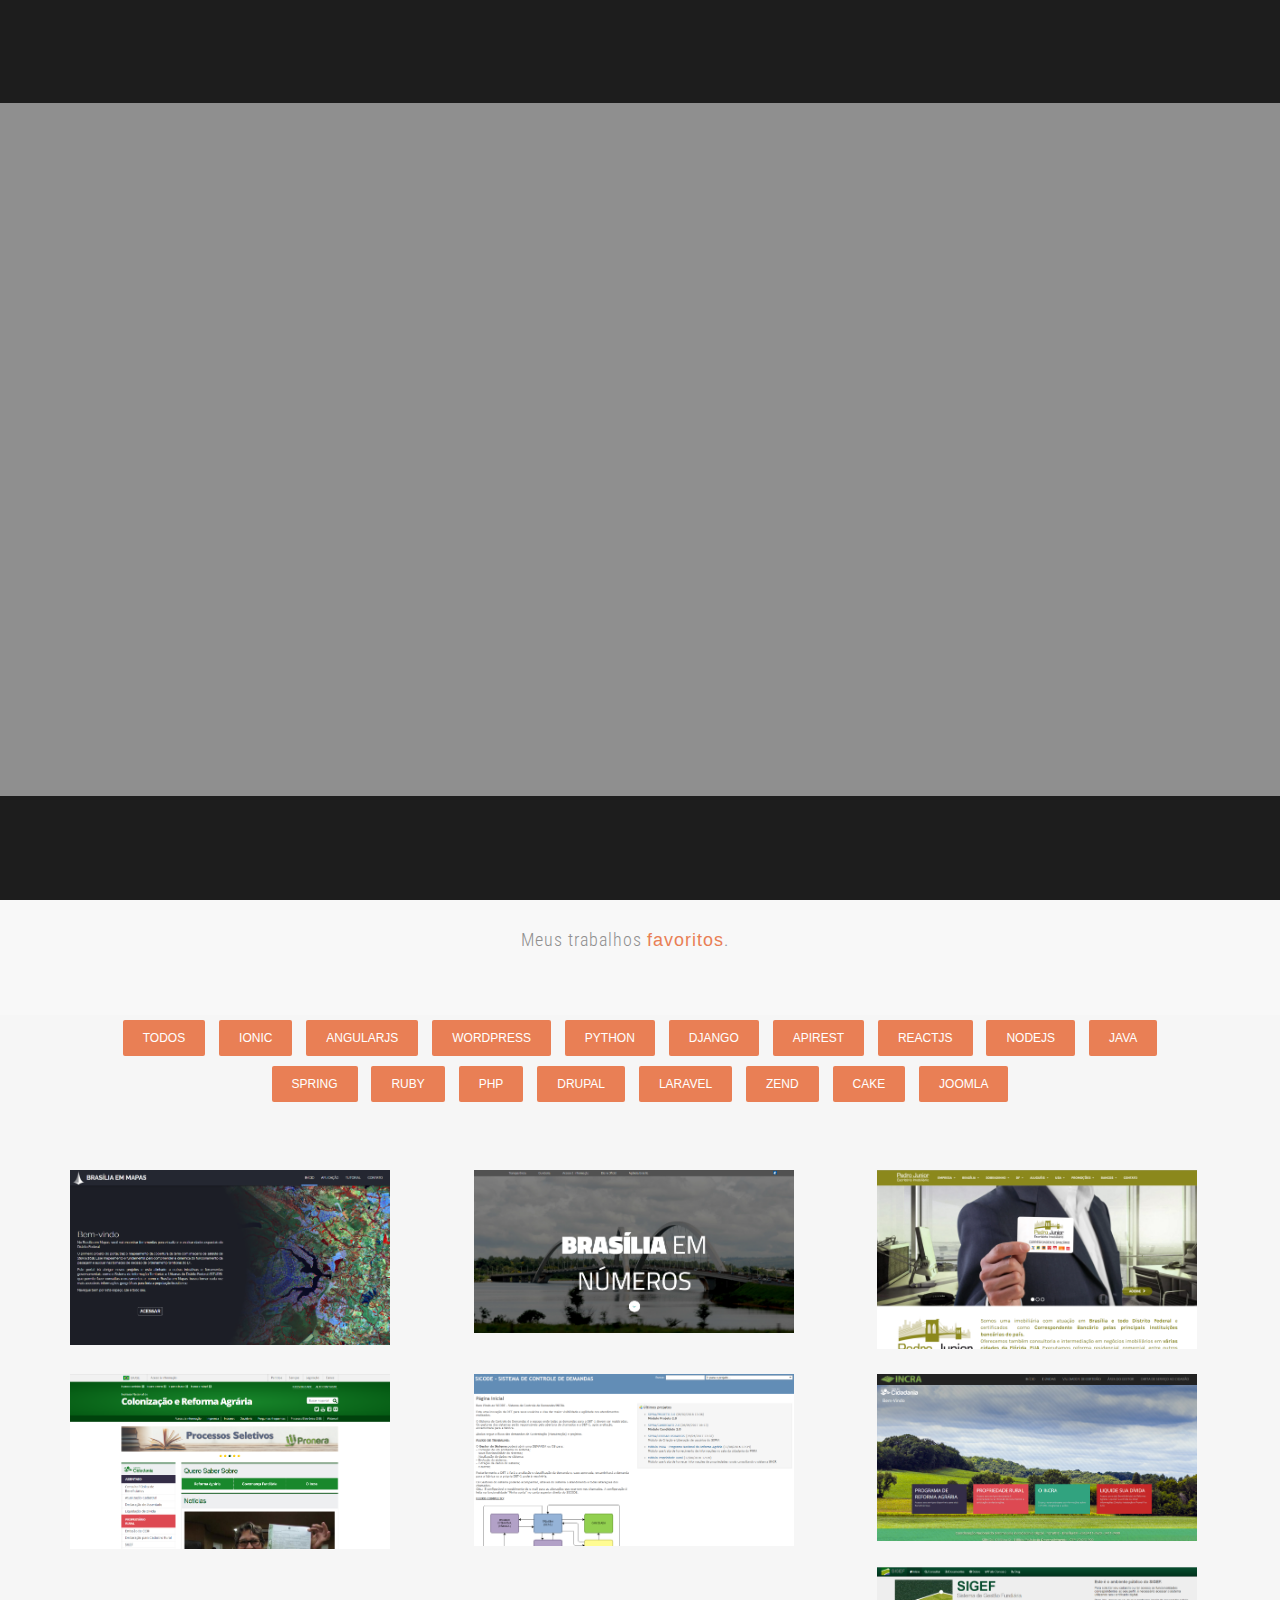
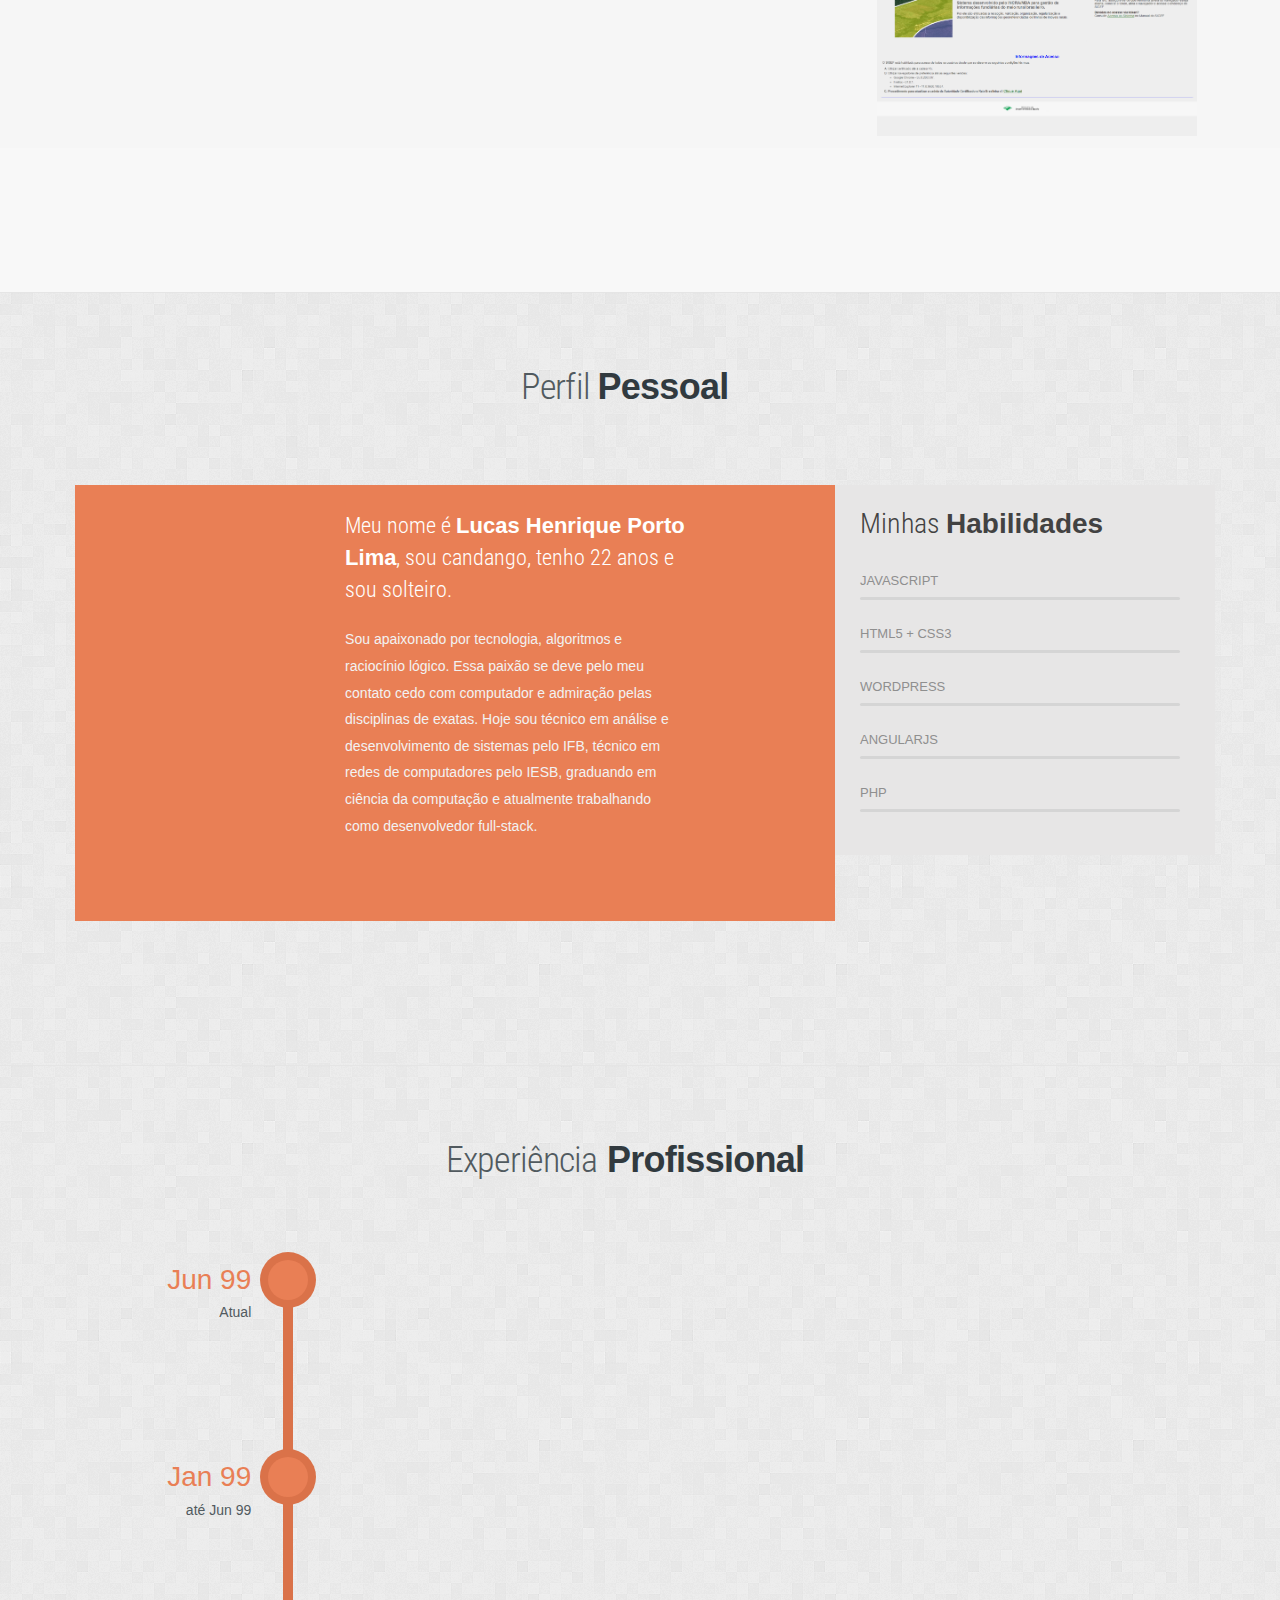
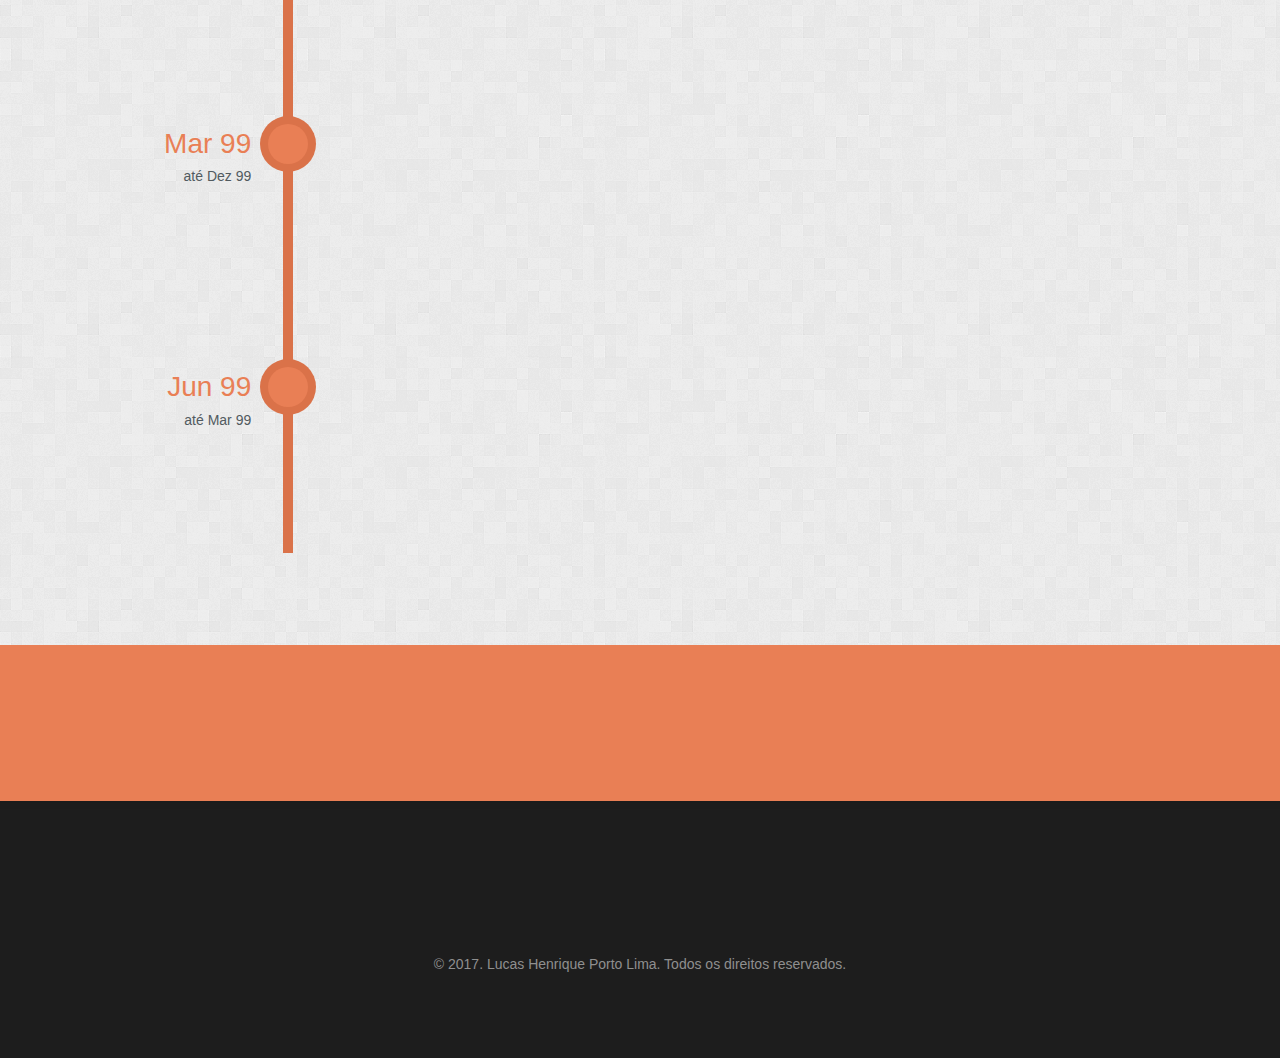
==== commit f4f96509: "Resolvendo conflito" ====
--- a/index.html
+++ b/index.html
@@ -1,433 +1,426 @@
-<!doctype html>
-<!--[if lt IE 7]>      <html class="no-js lt-ie9 lt-ie8 lt-ie7"> <![endif]-->
-<!--[if IE 7]>         <html class="no-js lt-ie9 lt-ie8"> <![endif]-->
-<!--[if IE 8]>         <html class="no-js lt-ie9"> <![endif]-->
-<!--[if gt IE 8]><!--> <html class="no-js"> <!--<![endif]-->
-    <head>
-        <meta http-equiv="Content-Type" content="text/html; charset=UTF-8"/>
-          <meta name="description" content="Portfólio de Jean Lucas de Carvalho Silva, desenvolvedor frontend com foco na experiência do usuário. Jean possui amplo conhecimento em tecnologias frontend como HTML5, CSS, Javascript, AngularJS e Wordpress." />
-          <meta name="keywords" content="Jean Lucas de Carvalho, HTML, HTML5, CSS, JavaScript, AngularJS, Wordpress, PHP, Meteor, MongoDB, MySQL" />
-          <meta name="viewport" content="width=device-width, initial-scale=1.0">
-          <title>Lucas Porto</title>
-
-          <!-- Font Css -->
-          <link href='http://fonts.googleapis.com/css?family=Roboto:400,500,300,100,700,900' rel='stylesheet' type='text/css'>
-          <link href='http://fonts.googleapis.com/css?family=Roboto+Condensed:400,300,700' rel='stylesheet' type='text/css'>
-          <!-- // Font Css -->
-
-          <link rel="apple-touch-icon" href="images/apple_touch_icon.html">
-          <link rel="apple-touch-icon" sizes="72x72" href="images/apple_touch_icon_72x72.html">
-          <link rel="apple-touch-icon" sizes="114x114" href="images/apple_touch_icon_114x114.html">
-
-          <link href='http://fonts.googleapis.com/css?family=Grand+Hotel|Clicker+Script|Sacramento' rel='stylesheet' type='text/css'>
-        <!--[if lt IE 9]>
-        <script src="http://html5shim.googlecode.com/svn/trunk/html5.js"></script>
-        <![endif]-->
-
-        <link rel="stylesheet" type="text/css" href="css/main.css"/>
-    </head>
-    <body class="cbp-spmenu-push">
-        <!--[if lt IE 10]>
-            <p class="browsehappy">You are using an <strong>outdated</strong> browser. Please <a href="http://browsehappy.com/">upgrade your browser</a> to improve your experience.</p>
-        <![endif]-->
-
-
-        <nav class="cbp-spmenu cbp-spmenu-vertical1 cbp-spmenu-right" id="cbp-spmenu-s4">
-          <a  href="#home"><h2>Lucas <span>Porto</span></h2></a>
-          <ul class="nav">
-            <li><a href="#port"><i class="fa fa-suitcase menu_icon"></i>Portfolio</a></li>
-            <li><a href="#aboutme"><i class="fa fa-user menu_icon"></i>Sobre</a></li>
-            <li><a href="#experience"><i class="fa fa-wrench menu_icon"></i>Experiência Profissional</a></li>
-            <li><a href="#contactus"><i class="fa fa-envelope menu_icon"></i>Contato</a></li>
-          </ul>
-        </nav>
-
-
-
-          <div id="page">
-
-           <div class="main" id="boxed">
-
-        <!-- BANNER STARTS
-          ===============================================================================================-->
-          <div id="home">
-
-            <div class="container">
-              <div class="row banners">
-                <div class="menu_mar">
-                  <div class="menu_right toggle-menu menu-right push-body" >
-                    <img src="images/menu_line.png" alt=""/></div>
-                  </div>
-                </div>
-              </div>
-
-              <!-- Home Banner -->
-              <div class="banner_background home_bg3 standard_bg">
-                <div class="ban_pat3">
-                  <div class="container">
-                    <div class="row">
-                      <div class="clearfix">
-                        <div class="content3_heading">Lucas Porto
-                          <div class="clr"></div>
-                          <span>Full-Stack Developer</span></div>
-                        </div>
-                      </div>
-                    </div>
-                  </div>
-                </div>
-              </div>
-              <!-- Banner End -->
-
-
-
-        <!-- PORTFOLIO STARTS
-          ===============================================================================================-->
-          <div id="port" class="grey_colour">
-            <div class="clr">
-              <div class="container" >
-                <div class="row col-md-12">
-                  <div class="social-icon element_from_bottom"><div class="center">
-                    <ul><li class="fa fa-suitcase"><a href="#"></a></li></ul>
-                  </div></div>
-                </div></div></div>
-
-                <div class="clr container">
-                  <div class="row col-md-12 text-center">
-                    <h1>Meu <span>Portfolio</span></h1>
-                    <div class="tag">Meus trabalhos <span>favoritos</span>.</div>
-                  </div></div>
-
-
-                  <!-- Portfolio Section -->
-                  <section id="portfolio" class="section">
-                    <div class="container">
-                      <!-- Portfolio Filters -->
-                      <ul id="filters">
-                        <li class="filter" data-filter="all">Todos</li>
-                        <li class="filter" data-filter="ionic">Ionic</li>
-                        <li class="filter" data-filter="angular">AngularJS</li>
-                        <li class="filter" data-filter="wordpress">Wordpress</li>
-                        <li class="filter" data-filter="python">Python</li>
-                        <li class="filter" data-filter="django">Django</li>
-                        <li class="filter" data-filter="rest">apiREST</li>
-                        <li class="filter" data-filter="react">ReactJS</li>
-                        <li class="filter" data-filter="node">NodeJS</li>
-                        <li class="filter" data-filter="java">Java</li>
-                        <li class="filter" data-filter="spring">Spring</li>
-                        <li class="filter" data-filter="ruby">Ruby</li>
-                        <li class="filter" data-filter="php">PHP</li>
-                        <li class="filter" data-filter="laravel">Laravel</li>
-                        <li class="filter" data-filter="zend">Zend</li>
-                        <li class="filter" data-filter="cake">Cake</li>
-                        <li class="filter" data-filter="joomla">Joomla</li>
-                      </ul>
-                      <!-- End Portfolio Filters -->
-                    </div>
-                    <div class="portfolio-top"></div>
-                    <!-- Portfolio Grid -->
-                    <ul id="portfolio-grid">
-
-                      <li class="mix angular python rest react mix_all">
-                        <img src="images/bsb_mapas.PNG" alt="">
-                        <a href="http://futuring.com.br" class="swipebox-isotope" title="Futuring">
-                          <div class="project-overlay">
-                            <h3>Brasília em Mapas</h3>
-                            <span class="project-name">Desenvolvimento do site</span>
-                          </div>
-                        </a>
-                      </li>
-
-                      <li class="mix angular python rest react mix_all">
-                        <img src="images/bsb_numeros.PNG" alt="">
-                        <a href="http://futuring.com.br" class="swipebox-isotope" title="Futuring">
-                          <div class="project-overlay">
-                            <h3>Brasília em Mapas</h3>
-                            <span class="project-name">Desenvolvimento do site</span>
-                          </div>
-                        </a>
-                      </li>
-
-                      <li class="mix angular python rest react mix_all">
-                        <img src="images/imobiliaria.PNG" alt="">
-                        <a href="http://futuring.com.br" class="swipebox-isotope" title="Futuring">
-                          <div class="project-overlay">
-                            <h3>Brasília em Mapas</h3>
-                            <span class="project-name">Desenvolvimento do site</span>
-                          </div>
-                        </a>
-                      </li>
-
-                      <li class="mix angular python rest react mix_all">
-                        <img src="images/incra.PNG" alt="">
-                        <a href="http://futuring.com.br" class="swipebox-isotope" title="Futuring">
-                          <div class="project-overlay">
-                            <h3>Brasília em Mapas</h3>
-                            <span class="project-name">Desenvolvimento do site</span>
-                          </div>
-                        </a>
-                      </li>
-
-                      <li class="mix angular python rest react mix_all">
-                        <img src="images/redmine.PNG" alt="">
-                        <a href="http://futuring.com.br" class="swipebox-isotope" title="Futuring">
-                          <div class="project-overlay">
-                            <h3>Brasília em Mapas</h3>
-                            <span class="project-name">Desenvolvimento do site</span>
-                          </div>
-                        </a>
-                      </li>
-
-                      <li class="mix angular python rest react mix_all">
-                        <img src="images/sala.PNG" alt="">
-                        <a href="http://futuring.com.br" class="swipebox-isotope" title="Futuring">
-                          <div class="project-overlay">
-                            <h3>Brasília em Mapas</h3>
-                            <span class="project-name">Desenvolvimento do site</span>
-                          </div>
-                        </a>
-                      </li>
-
-                      <li class="mix angular python rest react mix_all">
-                        <img src="images/sigef.PNG" alt="">
-                        <a href="http://futuring.com.br" class="swipebox-isotope" title="Futuring">
-                          <div class="project-overlay">
-                            <h3>Brasília em Mapas</h3>
-                            <span class="project-name">Desenvolvimento do site</span>
-                          </div>
-                        </a>
-                      </li>
-
-                  </ul>
-                  <!-- End Portfolio Grid -->
-                </section>
-                <!-- End Portfolio Section -->
-                <div class="pad_top40">&nbsp;</div>
-                <div class="pad_top50">&nbsp;</div>
-              </div>
-              <!-- Portfolio end -->
-
-        <!-- ABOUT ME STARTS
-          ===============================================================================================-->
-          <div class="gray_bg" id="aboutme" >
-
-            <div class="clr">
-              <div class="container" >
-                <div class="row col-md-12">
-                  <div class="social-icon element_from_bottom"><div class="center">
-                    <ul><li class="fa fa-user"><a href="#"></a></li></ul>
-                  </div></div>
-                </div></div></div>
-
-                <div class="clearfix">
-                  <div class="clr container">
-                    <div class="row col-md-12 text-center">
-                      <h1>Perfil <span>Pessoal </span></h1>
-
-                    </div></div>
-
-                    <div class="clr container pad_top60">
-                      <div class="row">
-
-                        <div class="col-md-12 clearfix about_mar_left">
-
-
-                          <div class="col-md-8 color_bg padleft0">
-                            <div class="clr">
-                              <div class="about_img element_fade_in">
-                                <img src="images/about_image.jpg" class="img-responsive" alt="Jean Lucas de Carvalho"/>
-                              </div>
-                              <div class="about_content about-text1">
-                                <div class="about-title">Eu sou <span>Jean Lucas de Carvalho</span>, Frontend developer, WP Theme Developer, Web Developer.</div>
-                                  <p>Desenvolvedor Frontend com foco na experiência do usuário e entusiasta de tecnologias Frontend, criou a Futuring para ajudar jovens universitários a adentrarem no mercado de trabalho. É um dos Organizadores do GDG Goiânia e em 2013 participou do Google Developer Bus Brasil e criou o Frontend Goiás. Já palestrou em eventos como: Google DevFest Centro-Oeste, Seminário Locaweb, Android Bootcamp, FLISOL e Join Community.</p>
-                                </div>
-                              </div>
-                            </div>
-
-                            <div id="personal" class="col-md-4 color_bg1 pad_top15">
-
-                              <div class="about-text">Minhas <span>Habilidades</span></div>
-
-                              <ul class="progress_bars">
-                               <li>
-                                 <div class="progress_heading">Javascript</div>
-                                 <div class="bar-wrap">
-                                  <span data-width="100"></span>
-                                </div>
-                              </li> 
-                              <li>
-                                <div class="progress_heading">HTML5 + CSS3</div>
-                                <div class="bar-wrap">
-                                  <span data-width="100"></span>
-                                </div>
-                              </li>
-                              <li>
-                                <div class="progress_heading">Wordpress</div>
-                                <div class="bar-wrap">
-                                  <span data-width="80"></span>
-                                </div>
-                              </li>
-                              <li>
-                                <div class="progress_heading">AngularJS</div>
-                                <div class="bar-wrap">
-                                  <span data-width="95"></span>
-                                </div>
-                              </li>
-                              <li>
-                                <div class="progress_heading">PHP</div>
-                                <div class="bar-wrap">
-                                  <span data-width="70"></span>
-                                </div>
-                              </li>
-                          </ul>
-                        </div>
-                      </div>
-                    </div>
-                  </div>
-
-
-                </div></div>
-                <!-- About me end -->
-
-
-        <!-- WORK EXPERIENCE  STARTS
-          ===============================================================================================-->
-          <div class="gray_bg" id="experience">
-
-            <div class="clr">
-              <div class="container">
-                <div class="row col-md-12">
-                  <div class="social-icon element_from_bottom"><div class="center">
-                    <ul><li class="fa fa-wrench"><a href="#"></a></li></ul>
-                  </div></div>
-                </div></div></div>
-
-                <div>
-                  <div class="clr container">
-                    <div class="row col-md-12 text-center">
-                      <h1>Experiência<span> Profissional</span></h1>
-                      <div class="tag"></div>
-                    </div></div>
-
-                    <div  class="container">
-                      <div class="row">
-
-                        <div class="main">
-                          <ul class="cbp_tmtimeline">
-                            <li>
-                              <time class="cbp_tmtime"><span>Jun 14</span> <span>Atual</span></time>
-                              <div class="cbp_tmicon"><i class="fa fa-wrench"></i></div>
-                              <div class="cbp_tmlabel element_from_right">
-                                <h3>Desenvolvedor Front-End - <span>Saltus Tecnologia</span></h3>
-                                <div class="content-smalltxt">Desenvolvedor Front-End <span class="bullet">&bull;</span> Desenvolvedor AngularJS</div>
-                                <p class="pad_top15">Desenvolvedor Front-End especialista em arquitetura AngularJS.
-        </p>
-                              </div>
-                            </li>
-                            
-                            <li>
-                              <time class="cbp_tmtime"><span>Jan 14</span> <span>até Jun 14</span></time>
-                              <div class="cbp_tmicon"><i class="fa fa-wrench"></i></div>
-                              <div class="cbp_tmlabel element_from_right">
-                                <h3>Desenvolvedor Web - <span>Monodois Design Estratégico</span></h3>
-                                <div class="content-smalltxt">Desenvolvedor Wordpress <span class="bullet">&bull;</span> Desenvolvedor Web</div>
-                                <p class="pad_top15">Desenvolvimento Web, Análise de Sistemas, Suporte ao usuário e Gerenciamento de Servidores Linux.
-        </p>
-                              </div>
-                            </li>
-
-                            <li class="pad_top20">
-                              <time class="cbp_tmtime"><span>Mar 12</span> <span>até Dez 13</span></time>
-                              <div class="cbp_tmicon"><i class="fa fa-wrench"></i></div>
-                              <div class="cbp_tmlabel element_from_right">
-                                <h3>Desenvolvedor de Interface - <span>LabTIME/UFG</span> </h3>
-                                <div class="content-smalltxt">Desenvolvedor de Interfaces <span class="bullet">&bull;</span> Desenvolvedor Web <span class="bullet">&bull;</span>Desenvolvedor Javascript</div>
-                                <p class="pad_top15">Desenvolvedor de interfaces web com foco na experiência do usuário, utilizando-se de tecnologias como HTML5, CSS3, jQuery, etc.</p>
-                                <!--<p><i class="fa fa-check mar_right10"></i>Donec eget nunc pulvinar tortor sollicitudin consectetur id eget eros</p>-->
-
-                              </div>
-                            </li>
-
-                            <li class="pad_top20">
-                              <time class="cbp_tmtime"><span>Jun 11 </span> <span> até Mar 12</span></time>
-                              <div class="cbp_tmicon"><i class="fa fa-wrench"></i></div>
-                              <div class="cbp_tmlabel element_from_right">
-                                <h3>Desenvolvedor Web - <span>Finaltec </span></h3>
-                                <div class="content-smalltxt">Desenvolvedor Wordpress <span class="bullet">&bull;</span> Desenvolvedor Web</div>
-                                <p class="pad_top15">Desenvolvimento Web, Análise de Sistemas, Suporte ao usuário e Gerenciamento de Servidores Linux.  </p>
-                              </div>
-                            </li>
-                          </ul>
-                        </div>
-                      </div>
-                    </div>
-                    <div class="pad_top50">&nbsp;</div>
-                  </div>
-                </div>
-
-        <!-- FOOTER STARTS
-          ===============================================================================================-->
-          <div class="add_bg" id="contactus">
-            <div class="container">
-              <div class="row">
-                <div class="col-md-6 element_from_left">
-                 <div class="phone-txt">
-                  <i class="fa fa-map-marker contact_icon"></i>  Avenida Dona Maria Cardoso Q. 85, Vila São Tomaz,<br>
-                  Aparecida de Goiânia, GO
-                </div>
-              </div>
-              <div class="col-md-6 align element_from_right">
-               <div class="phone-txt">
-                <i class="fa fa-phone contact_icon"></i> +55 (62) 8162 1104 <br>
-                <i class="fa fa-envelope contact_icon"></i>&nbsp;<a href="mailto:contato@jeanlucas.com.br">oi@jeanlucas.com.br</a>
-
-              </div>
-            </div>
-
-          </div>
-        </div>
-        </div>
-
-
-        <!--blog_bg close-->
-
-        <div class="footer_bg">
-          <div class="container">
-            <div class="row">
-              <div class="clearfix element_from_bottom">
-                <div class="hi-icon-wrap hi-icon-effect-1 hi-icon-effect-1a">
-                  <div class="hi-icon"><a class="fa fa-twitter foot_icon" href="http://twitter.com/JLCarv"></a></div>
-                  <div class="hi-icon"><a class="fa fa-facebook foot_icon" href="https://www.facebook.com/JeanLucasCarvalho"></a></div>
-                  <div class="hi-icon"><a class="fa fa-linkedin foot_icon" href="http://br.linkedin.com/in/jeanlucasdecarvalho"></a></div>
-                </div>
-              </div>
-              <div class="pad_top20 clearfix copyright">&copy; 2014. Jean Lucas de Carvalho. Todos os direitos reservados.</div>
-
-            </div></div></div>
-          </div>
-        </div>
-
-        <script type="text/javascript" src="scripts/jquery-1.10.2.min.js"></script>
-        <script type="text/javascript" src="scripts/modernizr.custom.js"></script>
-        <script type="text/javascript" src="scripts/bootstrap.min.js"></script>
-        <script type="text/javascript" src="scripts/jquery.queryloader2.js"></script>
-        <script type="text/javascript" src="scripts/jquery.tweet.min.js"></script>
-        <script type="text/javascript" src="scripts/appear.js"></script>
-        <script type="text/javascript" src="scripts/toucheffects.js"></script>
-        <script type="text/javascript" src="scripts/sscr.js"></script>
-
-
-        <script type="text/javascript" src="scripts/jquery.validate.min.js"></script>
-        <script type="text/javascript" src="scripts/jquery.swipebox.js"></script>
-        <script type="text/javascript" src="scripts/jquery.easing-1.3.min.js"></script>
-        <script type="text/javascript" src="scripts/jPushMenu.js"></script>
-        <script type="text/javascript" src="scripts/jquery.countTo.js"></script>
-        <script type="text/javascript" src="scripts/retina-1.1.0.min.js"></script> 
-
-
-        <script type="text/javascript" src="scripts/jquery.parallax-1.1.3.js"></script>
-
-        <script type="text/javascript" src="scripts/jquery.flexslider-min.js"></script>
-        <script type="text/javascript" src="scripts/jquery.mixitup.min.js"></script>
-        <script type="text/javascript" src="scripts/custom.js"></script>
-</body>
-</html>
+<!doctype html>
+<!--[if lt IE 7]>      <html class="no-js lt-ie9 lt-ie8 lt-ie7"> <![endif]-->
+<!--[if IE 7]>         <html class="no-js lt-ie9 lt-ie8"> <![endif]-->
+<!--[if IE 8]>         <html class="no-js lt-ie9"> <![endif]-->
+<!--[if gt IE 8]><!--> <html class="no-js"> <!--<![endif]-->
+    <head>
+        <meta http-equiv="Content-Type" content="text/html; charset=UTF-8"/>
+          <meta name="description" content="Portfólio de Jean Lucas de Carvalho Silva, desenvolvedor frontend com foco na experiência do usuário. Jean possui amplo conhecimento em tecnologias frontend como HTML5, CSS, Javascript, AngularJS e Wordpress." />
+          <meta name="keywords" content="Jean Lucas de Carvalho, HTML, HTML5, CSS, JavaScript, AngularJS, Wordpress, PHP, Meteor, MongoDB, MySQL" />
+          <meta name="viewport" content="width=device-width, initial-scale=1.0">
+          <title>Lucas Porto</title>
+
+          <!-- Font Css -->
+          <link href='http://fonts.googleapis.com/css?family=Roboto:400,500,300,100,700,900' rel='stylesheet' type='text/css'>
+          <link href='http://fonts.googleapis.com/css?family=Roboto+Condensed:400,300,700' rel='stylesheet' type='text/css'>
+          <!-- // Font Css -->
+
+          <link rel="apple-touch-icon" href="images/apple_touch_icon.html">
+          <link rel="apple-touch-icon" sizes="72x72" href="images/apple_touch_icon_72x72.html">
+          <link rel="apple-touch-icon" sizes="114x114" href="images/apple_touch_icon_114x114.html">
+
+          <link href='http://fonts.googleapis.com/css?family=Grand+Hotel|Clicker+Script|Sacramento' rel='stylesheet' type='text/css'>
+        <!--[if lt IE 9]>
+        <script src="http://html5shim.googlecode.com/svn/trunk/html5.js"></script>
+        <![endif]-->
+
+        <link rel="stylesheet" type="text/css" href="css/main.css"/>
+    </head>
+    <body class="cbp-spmenu-push">
+        <!--[if lt IE 10]>
+            <p class="browsehappy">You are using an <strong>outdated</strong> browser. Please <a href="http://browsehappy.com/">upgrade your browser</a> to improve your experience.</p>
+        <![endif]-->
+
+
+        <nav class="cbp-spmenu cbp-spmenu-vertical1 cbp-spmenu-right" id="cbp-spmenu-s4">
+          <a  href="#home"><h2>Lucas <span>Porto</span></h2></a>
+          <ul class="nav">
+            <li><a href="#port"><i class="fa fa-suitcase menu_icon"></i>Portfolio</a></li>
+            <li><a href="#aboutme"><i class="fa fa-user menu_icon"></i>Sobre</a></li>
+            <li><a href="#experience"><i class="fa fa-wrench menu_icon"></i>Experiência Profissional</a></li>
+            <li><a href="#contactus"><i class="fa fa-envelope menu_icon"></i>Contato</a></li>
+          </ul>
+        </nav>
+
+
+
+          <div id="page">
+
+           <div class="main" id="boxed">
+
+        <!-- BANNER STARTS
+          ===============================================================================================-->
+          <div id="home">
+
+            <div class="container">
+              <div class="row banners">
+                <div class="menu_mar">
+                  <div class="menu_right toggle-menu menu-right push-body" >
+                    <img src="images/menu_line.png" alt=""/></div>
+                  </div>
+                </div>
+              </div>
+
+              <!-- Home Banner -->
+              <div class="banner_background home_bg3 standard_bg">
+                <div class="ban_pat3">
+                  <div class="container">
+                    <div class="row">
+                      <div class="clearfix">
+                        <div class="content3_heading">Lucas Porto
+                          <div class="clr"></div>
+                          <span>Full-Stack Developer</span></div>
+                        </div>
+                      </div>
+                    </div>
+                  </div>
+                </div>
+              </div>
+              <!-- Banner End -->
+
+
+
+        <!-- PORTFOLIO STARTS
+          ===============================================================================================-->
+          <div id="port" class="grey_colour">
+            <div class="clr">
+              <div class="container" >
+                <div class="row col-md-12">
+                  <div class="social-icon element_from_bottom"><div class="center">
+                    <ul><li class="fa fa-suitcase"><a href="#"></a></li></ul>
+                  </div></div>
+                </div></div></div>
+
+                <div class="clr container">
+                  <div class="row col-md-12 text-center">
+                    <h1>Meu <span>Portfolio</span></h1>
+                    <div class="tag">Meus trabalhos <span>favoritos</span>.</div>
+                  </div></div>
+
+
+                  <!-- Portfolio Section -->
+                  <section id="portfolio" class="section">
+                    <div class="container">
+                      <!-- Portfolio Filters -->
+                      <ul id="filters">
+                        <li class="filter" data-filter="all">Todos</li>
+                        <li class="filter" data-filter="ionic">Ionic</li>
+                        <li class="filter" data-filter="angular">AngularJS</li>
+                        <li class="filter" data-filter="wordpress">Wordpress</li>
+                        <li class="filter" data-filter="python">Python</li>
+                        <li class="filter" data-filter="django">Django</li>
+                        <li class="filter" data-filter="rest">apiREST</li>
+                        <li class="filter" data-filter="react">ReactJS</li>
+                        <li class="filter" data-filter="node">NodeJS</li>
+                        <li class="filter" data-filter="java">Java</li>
+                        <li class="filter" data-filter="spring">Spring</li>
+                        <li class="filter" data-filter="ruby">Ruby</li>
+                        <li class="filter" data-filter="php">PHP</li>
+                        <li class="filter" data-filter="drupal">Drupal</li>
+                        <li class="filter" data-filter="laravel">Laravel</li>
+                        <li class="filter" data-filter="zend">Zend</li>
+                        <li class="filter" data-filter="cake">Cake</li>
+                        <li class="filter" data-filter="joomla">Joomla</li>
+                      </ul>
+                      <!-- End Portfolio Filters -->
+                    </div>
+                    <div class="portfolio-top"></div>
+                    <!-- Portfolio Grid -->
+                    <ul id="portfolio-grid">
+
+                      <li class="mix angular python rest react mix_all">
+                        <img src="images/bsb_mapas.PNG" alt="">
+                        <a href="http://futuring.com.br" class="swipebox-isotope" title="Futuring">
+                          <div class="project-overlay">
+                            <h3>Brasília em Mapas</h3>
+                            <span class="project-name">Desenvolvimento do site</span>
+                          </div>
+                        </a>
+                      </li>
+
+                      <li class="mix angular node rest react mix_all">
+                        <img src="images/bsb_numeros.PNG" alt="">
+                        <a href="http://futuring.com.br" class="swipebox-isotope" title="Futuring">
+                          <div class="project-overlay">
+                            <h3>Brasília em Mapas</h3>
+                            <span class="project-name">Desenvolvimento do site</span>
+                          </div>
+                        </a>
+                      </li>
+
+                      <li class="mix php wordpress mix_all">
+                        <img src="images/imobiliaria.PNG" alt="">
+                        <a href="http://futuring.com.br" class="swipebox-isotope" title="Futuring">
+                          <div class="project-overlay">
+                            <h3>Brasília em Mapas</h3>
+                            <span class="project-name">Desenvolvimento do site</span>
+                          </div>
+                        </a>
+                      </li>
+
+                      <li class="mix drupal php mix_all">
+                        <img src="images/incra.PNG" alt="">
+                        <a href="http://futuring.com.br" class="swipebox-isotope" title="Futuring">
+                          <div class="project-overlay">
+                            <h3>Brasília em Mapas</h3>
+                            <span class="project-name">Desenvolvimento do site</span>
+                          </div>
+                        </a>
+                      </li>
+
+                      <li class="mix ruby mix_all">
+                        <img src="images/redmine.PNG" alt="">
+                        <a href="http://futuring.com.br" class="swipebox-isotope" title="Futuring">
+                          <div class="project-overlay">
+                            <h3>Brasília em Mapas</h3>
+                            <span class="project-name">Desenvolvimento do site</span>
+                          </div>
+                        </a>
+                      </li>
+
+                      <li class="mix node angular rest react mix_all">
+                        <img src="images/sala.PNG" alt="">
+                        <a href="http://futuring.com.br" class="swipebox-isotope" title="Futuring">
+                          <div class="project-overlay">
+                            <h3>Brasília em Mapas</h3>
+                            <span class="project-name">Desenvolvimento do site</span>
+                          </div>
+                        </a>
+                      </li>
+
+                      <li class="mix python rest django angular mix_all">
+                        <img src="images/sigef.PNG" alt="">
+                        <a href="http://futuring.com.br" class="swipebox-isotope" title="Futuring">
+                          <div class="project-overlay">
+                            <h3>Brasília em Mapas</h3>
+                            <span class="project-name">Desenvolvimento do site</span>
+                          </div>
+                        </a>
+                      </li>
+
+                  </ul>
+                  <!-- End Portfolio Grid -->
+                </section>
+                <!-- End Portfolio Section -->
+                <div class="pad_top40">&nbsp;</div>
+                <div class="pad_top50">&nbsp;</div>
+              </div>
+              <!-- Portfolio end -->
+
+        <!-- ABOUT ME STARTS
+          ===============================================================================================-->
+          <div class="gray_bg" id="aboutme" >
+
+            <div class="clr">
+              <div class="container" >
+                <div class="row col-md-12">
+                  <div class="social-icon element_from_bottom"><div class="center">
+                    <ul><li class="fa fa-user"><a href="#"></a></li></ul>
+                  </div></div>
+                </div></div></div>
+
+                <div class="clearfix">
+                  <div class="clr container">
+                    <div class="row col-md-12 text-center">
+                      <h1>Perfil <span>Pessoal </span></h1>
+
+                    </div></div>
+
+                    <div class="clr container pad_top60">
+                      <div class="row">
+
+                        <div class="col-md-12 clearfix about_mar_left">
+
+
+                          <div class="col-md-8 color_bg padleft0">
+                            <div class="clr">
+                              <div class="about_img element_fade_in">
+                                <img src="images/logo.PNG" class="img-responsive" alt="Lucas Henrique Porto Lima"/>
+                              </div>
+                              <div class="about_content about-text1">
+                                <div class="about-title">Meu nome é <span>Lucas Henrique Porto Lima</span>, sou candango, tenho 22 anos e sou solteiro.</div>
+                                  <p>Sou apaixonado por tecnologia, algoritmos e raciocínio lógico. Essa paixão se deve pelo meu contato cedo com computador e admiração pelas disciplinas de exatas. Hoje sou técnico em análise e desenvolvimento de sistemas pelo IFB, técnico em redes de computadores pelo IESB, graduando em ciência da computação e atualmente trabalhando como desenvolvedor full-stack.</p>
+                                </div>
+                              </div>
+                            </div>
+
+                            <div id="personal" class="col-md-4 color_bg1 pad_top15">
+
+                              <div class="about-text">Minhas <span>Habilidades</span></div>
+
+                              <ul class="progress_bars">
+                               <li>
+                                 <div class="progress_heading">Javascript</div>
+                                 <div class="bar-wrap">
+                                  <span data-width="100"></span>
+                                </div>
+                              </li> 
+                              <li>
+                                <div class="progress_heading">HTML5 + CSS3</div>
+                                <div class="bar-wrap">
+                                  <span data-width="100"></span>
+                                </div>
+                              </li>
+                              <li>
+                                <div class="progress_heading">Wordpress</div>
+                                <div class="bar-wrap">
+                                  <span data-width="80"></span>
+                                </div>
+                              </li>
+                              <li>
+                                <div class="progress_heading">AngularJS</div>
+                                <div class="bar-wrap">
+                                  <span data-width="95"></span>
+                                </div>
+                              </li>
+                              <li>
+                                <div class="progress_heading">PHP</div>
+                                <div class="bar-wrap">
+                                  <span data-width="70"></span>
+                                </div>
+                              </li>
+                          </ul>
+                        </div>
+                      </div>
+                    </div>
+                  </div>
+
+
+                </div></div>
+                <!-- About me end -->
+
+
+        <!-- WORK EXPERIENCE  STARTS
+          ===============================================================================================-->
+          <div class="gray_bg" id="experience">
+
+            <div class="clr">
+              <div class="container">
+                <div class="row col-md-12">
+                  <div class="social-icon element_from_bottom"><div class="center">
+                    <ul><li class="fa fa-wrench"><a href="#"></a></li></ul>
+                  </div></div>
+                </div></div></div>
+
+                <div>
+                  <div class="clr container">
+                    <div class="row col-md-12 text-center">
+                      <h1>Experiência<span> Profissional</span></h1>
+                      <div class="tag"></div>
+                    </div></div>
+
+                    <div  class="container">
+                      <div class="row">
+
+                        <div class="main">
+                          <ul class="cbp_tmtimeline">
+                            <li>
+                              <time class="cbp_tmtime"><span>Jun 99</span> <span>Atual</span></time>
+                              <div class="cbp_tmicon"><i class="fa fa-wrench"></i></div>
+                              <div class="cbp_tmlabel element_from_right">
+                                <h3>Desenvolvedor - <span>Softway Tecnologia</span></h3>
+                                <p class="pad_top15">Atuação com foco em Desenvolvimento Web, Geoprocessamento e Linux Server Admin; Ajuste, Manutenção de código e entrega de dados utilizando Python e Django framework, PostgreeSQL com PostGIS para o sistema SIGEF; Evolução e manutenção na ferramenta de gestão de demandas (Redmine) utilizando Ruby.</p>
+                              </div>
+                            </li>
+                            
+                            <li>
+                              <time class="cbp_tmtime"><span>Jan 99</span> <span>até Jun 99</span></time>
+                              <div class="cbp_tmicon"><i class="fa fa-wrench"></i></div>
+                              <div class="cbp_tmlabel element_from_right">
+                                <h3>Desenvolvedor - <span>Companhia de Desenvolvimento dos Vales do São Francisco e do Parnaíba - CODEVASF</span></h3>
+                                <p class="pad_top15">Desenvolvimento WEB com Java e frameworks relacionados; Desenvolvimento de aplicações e implantação de recursos nos sistemas WEB; Interação com ferramentas de desenvolvimento, banco de dados, versionamento e registro de atividades, como: Jenkins, Tortoise SVN, GIT, Eclipse, Putty; Análise e desenvolvimento de querys para consultas em bancos de dados.</p>
+                              </div>
+                            </li>
+
+                            <li class="pad_top20">
+                              <time class="cbp_tmtime"><span>Mar 99</span> <span>até Dez 99</span></time>
+                              <div class="cbp_tmicon"><i class="fa fa-wrench"></i></div>
+                              <div class="cbp_tmlabel element_from_right">
+                                <h3>Desenvolvedor - <span>Companhia de Planejamento do Distrito Federal – CODEPLAN</span> </h3>
+                                <p class="pad_top15">Análise de dados e desenvolvimento de sistemas voltados para web como Brasília em Números, Brasília em Mapas utilizando essencialmente Python, PostgreeSQL, Tableau e Javascript. Além de pesquisas voltadas para análise específica de dados espaciais. Criação de interfaces e aplicativos mobile utilizando Ionic.</p>
+                              </div>
+                            </li>
+
+                            <li class="pad_top20">
+                              <time class="cbp_tmtime"><span>Jun 99 </span> <span> até Mar 99</span></time>
+                              <div class="cbp_tmicon"><i class="fa fa-wrench"></i></div>
+                              <div class="cbp_tmlabel element_from_right">
+                                <h3>Suporte - <span>Empresa Brasil de Comunicação - EBC </span></h3>
+                                <div class="content-smalltxt">Suporte</div>
+                                <p class="pad_top15">Montagem, configuração e manutenção de computadores; Manutenção de redes de computadores; Atendimento remoto; Monitoramento de chamado.</p>
+                              </div>
+                            </li>
+                          </ul>
+                        </div>
+                      </div>
+                    </div>
+                    <div class="pad_top50">&nbsp;</div>
+                  </div>
+                </div>
+
+        <!-- FOOTER STARTS
+          ===============================================================================================-->
+          <div class="add_bg" id="contactus">
+            <div class="container">
+              <div class="row">
+                <div class="col-md-6 element_from_left">
+                 <div class="phone-txt">
+                  <i class="fa fa-map-marker contact_icon"></i>Brasília - DF
+                </div>
+              </div>
+              <div class="col-md-6 align element_from_right">
+               <div class="phone-txt">
+                <i class="fa fa-phone contact_icon"></i> +55 (61) 99535-2846 <br>
+                <i class="fa fa-envelope contact_icon"></i>&nbsp;<a href="mailto:lucasportolima@live.com">lucasportolima@live.com</a>
+
+              </div>
+            </div>
+
+          </div>
+        </div>
+        </div>
+
+
+        <!--blog_bg close-->
+
+        <div class="footer_bg">
+          <div class="container">
+            <div class="row">
+              <div class="clearfix element_from_bottom">
+                <div class="hi-icon-wrap hi-icon-effect-1 hi-icon-effect-1a">
+                  <div class="hi-icon"><a class="fa fa-twitter foot_icon" href="http://twitter.com/JLCarv"></a></div>
+                  <div class="hi-icon"><a class="fa fa-facebook foot_icon" href="https://www.facebook.com/JeanLucasCarvalho"></a></div>
+                  <div class="hi-icon"><a class="fa fa-linkedin foot_icon" href="http://br.linkedin.com/in/jeanlucasdecarvalho"></a></div>
+                </div>
+              </div>
+              <div class="pad_top20 clearfix copyright">&copy; 2017. Lucas Henrique Porto Lima. Todos os direitos reservados.</div>
+
+            </div></div></div>
+          </div>
+        </div>
+
+        <script type="text/javascript" src="scripts/jquery-1.10.2.min.js"></script>
+        <script type="text/javascript" src="scripts/modernizr.custom.js"></script>
+        <script type="text/javascript" src="scripts/bootstrap.min.js"></script>
+        <script type="text/javascript" src="scripts/jquery.queryloader2.js"></script>
+        <script type="text/javascript" src="scripts/jquery.tweet.min.js"></script>
+        <script type="text/javascript" src="scripts/appear.js"></script>
+        <script type="text/javascript" src="scripts/toucheffects.js"></script>
+        <script type="text/javascript" src="scripts/sscr.js"></script>
+
+
+        <script type="text/javascript" src="scripts/jquery.validate.min.js"></script>
+        <script type="text/javascript" src="scripts/jquery.swipebox.js"></script>
+        <script type="text/javascript" src="scripts/jquery.easing-1.3.min.js"></script>
+        <script type="text/javascript" src="scripts/jPushMenu.js"></script>
+        <script type="text/javascript" src="scripts/jquery.countTo.js"></script>
+        <script type="text/javascript" src="scripts/retina-1.1.0.min.js"></script> 
+
+
+        <script type="text/javascript" src="scripts/jquery.parallax-1.1.3.js"></script>
+
+        <script type="text/javascript" src="scripts/jquery.flexslider-min.js"></script>
+        <script type="text/javascript" src="scripts/jquery.mixitup.min.js"></script>
+        <script type="text/javascript" src="scripts/custom.js"></script>
+</body>
+</html>
--- a/css/main.css
+++ b/css/main.css
@@ -1,35 +1,45 @@
-@font-face{font-family:Roboto;font-style:normal;font-weight:100;src:local('Roboto Thin'),local('Roboto-Thin'),url(http://themes.googleusercontent.com/static/fonts/roboto/v10/Jzo62I39jc0gQRrbndN6nfesZW2xOQ-xsNqO47m55DA.ttf) format('truetype')}@font-face{font-family:Roboto;font-style:normal;font-weight:300;src:local('Roboto Light'),local('Roboto-Light'),url(http://themes.googleusercontent.com/static/fonts/roboto/v10/Hgo13k-tfSpn0qi1SFdUfaCWcynf_cDxXwCLxiixG1c.ttf) format('truetype')}@font-face{font-family:Roboto;font-style:normal;font-weight:400;src:local('Roboto Regular'),local('Roboto-Regular'),url(http://themes.googleusercontent.com/static/fonts/roboto/v10/zN7GBFwfMP4uA6AR0HCoLQ.ttf) format('truetype')}@font-face{font-family:Roboto;font-style:normal;font-weight:500;src:local('Roboto Medium'),local('Roboto-Medium'),url(http://themes.googleusercontent.com/static/fonts/roboto/v10/RxZJdnzeo3R5zSexge8UUaCWcynf_cDxXwCLxiixG1c.ttf) format('truetype')}@font-face{font-family:Roboto;font-style:normal;font-weight:700;src:local('Roboto Bold'),local('Roboto-Bold'),url(http://themes.googleusercontent.com/static/fonts/roboto/v10/d-6IYplOFocCacKzxwXSOKCWcynf_cDxXwCLxiixG1c.ttf) format('truetype')}@font-face{font-family:Roboto;font-style:normal;font-weight:900;src:local('Roboto Black'),local('Roboto-Black'),url(http://themes.googleusercontent.com/static/fonts/roboto/v10/mnpfi9pxYH-Go5UiibESIqCWcynf_cDxXwCLxiixG1c.ttf) format('truetype')}@font-face{font-family:'Roboto Condensed';font-style:normal;font-weight:300;src:local('Roboto Condensed Light'),local('RobotoCondensed-Light'),url(http://themes.googleusercontent.com/static/fonts/robotocondensed/v9/b9QBgL0iMZfDSpmcXcE8nL3QFSXBldIn45k5A7iXhnc.ttf) format('truetype')}@font-face{font-family:'Roboto Condensed';font-style:normal;font-weight:400;src:local('Roboto Condensed Regular'),local('RobotoCondensed-Regular'),url(http://themes.googleusercontent.com/static/fonts/robotocondensed/v9/Zd2E9abXLFGSr9G3YK2MsDR-eWpsHSw83BRsAQElGgc.ttf) format('truetype')}@font-face{font-family:'Roboto Condensed';font-style:normal;font-weight:700;src:local('Roboto Condensed Bold'),local('RobotoCondensed-Bold'),url(http://themes.googleusercontent.com/static/fonts/robotocondensed/v9/b9QBgL0iMZfDSpmcXcE8nDokq8qT6AIiNJ07Vf_NrVA.ttf) format('truetype')}@font-face{font-family:'Clicker Script';font-style:normal;font-weight:400;src:local('Clicker Script'),local('ClickerScript-Regular'),url(http://themes.googleusercontent.com/static/fonts/clickerscript/v2/Zupmk8XwADjufGxWB9KThC5FJMZltoAAwO2fP7iHu2o.ttf) format('truetype')}@font-face{font-family:'Grand Hotel';font-style:normal;font-weight:400;src:local('Grand Hotel'),local('GrandHotel-Regular'),url(http://themes.googleusercontent.com/static/fonts/grandhotel/v2/NrGQkrs9rbHm5EYx0Eil0p0EAVxt0G0biEntp43Qt6E.ttf) format('truetype')}@font-face{font-family:Sacramento;font-style:normal;font-weight:400;src:local('Sacramento'),local('Sacramento-Regular'),url(http://themes.googleusercontent.com/static/fonts/sacramento/v2/WFDkXpubrEwopJnSlHV6CC3USBnSvpkopQaUR-2r7iU.ttf) format('truetype')}
-nav,section{display:block}html{font-family:sans-serif;-webkit-text-size-adjust:100%;-ms-text-size-adjust:100%}a:active,a:hover{outline:0}h1{margin:.67em 0}img{border:0}button::-moz-focus-inner,input::-moz-focus-inner{padding:0;border:0} @media print{*{color:#000!important;text-shadow:none!important;background:transparent!important;box-shadow:none!important}a,a:visited{text-decoration:underline}a[href]:after{content:" (" attr(href) ")"}a[href^="#"]:after{content:""}img{page-break-inside:avoid;max-width:100%!important}@page{margin:2cm .5cm}h2,h3,p{orphans:3;widows:3}h2,h3{page-break-after:avoid}}*,:after,:before{-webkit-box-sizing:border-box;-moz-box-sizing:border-box;box-sizing:border-box}html{font-size:62.5%;-webkit-tap-highlight-color:rgba(0,0,0,0)}a,a:focus,a:hover{text-decoration:none}a:focus{outline:5px auto -webkit-focus-ring-color;outline-offset:-2px}img{vertical-align:middle}.img-responsive{display:block;height:auto;max-width:100%;margin:0 auto}p{margin:0 0 10px}.text-center{text-align:center}h1,h2,h3{font-weight:500;line-height:1.1;margin-top:20px;margin-bottom:10px}ul{margin-top:0;margin-bottom:10px}.container{padding-right:15px;padding-left:15px;margin-right:auto;margin-left:auto}.container:after,.container:before{display:table;content:" "}.container:after{clear:both}.row{margin-right:-15px;margin-left:-15px}.row:after,.row:before{display:table;content:" "}.row:after{clear:both}.col-md-12,.col-md-4,.col-md-6,.col-md-8{position:relative;min-height:1px;padding-right:15px;padding-left:15px}@media (min-width:768px){.container{max-width:750px}}@media (min-width:992px){.container{max-width:970px}.col-md-4,.col-md-6,.col-md-8{float:left}.col-md-4{width:33.33333333333333%}.col-md-6{width:50%}.col-md-8{width:66.66666666666666%}.col-md-12{width:100%}}@media (min-width:1200px){.container{max-width:1170px}}.form-control:-moz-placeholder{color:#999}.form-control::-moz-placeholder{color:#999}.form-control:-ms-input-placeholder{color:#999}@font-face{font-family:'Glyphicons Halflings';src:url(../fonts/glyphicons-halflings-regular.html);src:url(../fonts/glyphicons-halflings-regulard41d.html?#iefix) format('embedded-opentype'),url(../fonts/glyphicons-halflings-regular-2.html) format('woff'),url(../fonts/glyphicons-halflings-regular-3.html) format('truetype'),url(../fonts/glyphicons-halflings-regular-4.html#glyphicons-halflingsregular) format('svg')}.nav{padding-left:0;margin-bottom:0;list-style:none}.nav:after,.nav:before{display:table;content:" "}.nav:after{clear:both}.nav>li{position:relative;display:block}.nav>li>a{position:relative;display:block;padding:10px 15px}@-webkit-keyframes progress-bar-stripes{from{background-position:40px 0}to{background-position:0 0}}@-moz-keyframes progress-bar-stripes{from{background-position:40px 0}to{background-position:0 0}}@-o-keyframes progress-bar-stripes{from{background-position:0 0}to{background-position:40px 0}}@keyframes progress-bar-stripes{from{background-position:40px 0}to{background-position:0 0}}.clearfix:after,.clearfix:before{display:table;content:" "}.clearfix:after{clear:both}@-ms-viewport{width:device-width}@media screen and (max-width:400px){@-ms-viewport{width:320px}}@font-face{font-family:Simple-Line-Icons;src:url(../fonts/Simple-Line-Icons.eot);src:url(../fonts/Simple-Line-Iconsd41d.eot?#iefix) format('embedded-opentype'),url(../fonts/Simple-Line-Icons.woff) format('woff'),url(../fonts/Simple-Line-Icons.ttf) format('truetype'),url(../fonts/Simple-Line-Icons.svg#Simple-Line-Icons) format('svg');font-weight:400;font-style:normal}
-@font-face{font-family:FontAwesome;src:url(../fonts/fontawesome-webfont1fc6.eot?v=4.0.0);src:url(../fonts/fontawesome-webfontd41d.eot?#iefix&v=4.0.0) format('embedded-opentype'),url(../fonts/fontawesome-webfont1fc6.woff?v=4.0.0) format('woff'),url(../fonts/fontawesome-webfont1fc6.ttf?v=4.0.0) format('truetype'),url(../fonts/fontawesome-webfont1fc6.svg?v=4.0.0#fontawesomeregular) format('svg');font-weight:400;font-style:normal}.fa{display:inline-block;font-family:FontAwesome;font-style:normal;font-weight:400;line-height:1;-webkit-font-smoothing:antialiased;-moz-osx-font-smoothing:grayscale}@-moz-keyframes spin{0%{-moz-transform:rotate(0deg)}100%{-moz-transform:rotate(359deg)}}@-webkit-keyframes spin{0%{-webkit-transform:rotate(0deg)}100%{-webkit-transform:rotate(359deg)}}@-o-keyframes spin{0%{-o-transform:rotate(0deg)}100%{-o-transform:rotate(359deg)}}@-ms-keyframes spin{0%{-ms-transform:rotate(0deg)}100%{-ms-transform:rotate(359deg)}}@keyframes spin{0%{transform:rotate(0deg)}100%{transform:rotate(359deg)}}.fa-user:before{content:"\f007"}.fa-map-marker:before{content:"\f041"}.fa-phone:before{content:"\f095"}.fa-twitter:before{content:"\f099"}.fa-facebook:before{content:"\f09a"}.fa-wrench:before{content:"\f0ad"}.fa-envelope:before{content:"\f0e0"}.fa-linkedin:before{content:"\f0e1"}.fa-suitcase:before{content:"\f0f2"}#portfolio{background-color:#f6f6f6;padding-bottom:0}#filters{padding:0;margin:0 auto;float:none;list-style:none;text-align:center}#filters li{display:inline-block;margin:5px;cursor:pointer;color:#fff;font-size:12px;font-weight:300;padding:2px 20px;line-height:32px;text-align:center;text-transform:uppercase;text-decoration:none;border-radius:2px;-moz-border-radius:2px;-webkit-border-radius:2px}#filters li:hover{background-color:#6F6F6F;color:#fff}#portfolio-grid{padding:0;margin-top:50px;margin-bottom:0}#portfolio-grid:after,#portfolio-grid:before{content:" ";display:table}#portfolio-grid:after{clear:both}#portfolio-grid li{width:25%;float:left;display:none;opacity:0;position:relative;overflow:hidden;cursor:pointer}#portfolio-grid li:hover .project-overlay{opacity:1}#portfolio-grid li img{width:100%}#portfolio-grid li:hover img{-webkit-transform:scale(1.25);-moz-transform:scale(1.25);-ms-transform:scale(1.25);-o-transform:scale(1.25);transform:scale(1.25);transition:1s ease}.project-overlay{position:absolute;height:100%;width:100%;top:0;opacity:0;transition:1s ease;padding:25% 20px;color:#fff;text-align:center}.project-overlay h3{color:#FFF;margin:0;font-size:17px;text-transform:uppercase;padding:0 10px}@media (max-width:991px){#portfolio-grid li{width:50%}}@media (max-width:479px){#portfolio-grid li{width:100%}}@font-face{font-family:flexslider-icon;src:url(fonts/flexslider-icon.html);src:url(fonts/flexslider-icond41d.html?#iefix) format('embedded-opentype'),url(fonts/flexslider-icon-2.html) format('woff'),url(fonts/flexslider-icon-3.html) format('truetype'),url(fonts/flexslider-icon-4.html#flexslider-icon) format('svg');font-weight:400;font-style:normal}body{background:#f1f1f1;margin:0;padding:0;color:#8F8F8F!important;font-size:14px!important;font-weight:300;font-family:Roboto,Arial,sans-serif!important;line-height:27px!important;-webkit-font-smoothing:antialiased;overflow-x:hidden}#page{width:100%;height:auto;min-height:100%;overflow:hidden;position:relative;margin:0 auto}.phone-txt{font-size:20px;line-height:28px;color:#fff}.phone-txt a:active,.phone-txt a:hover,.phone-txt a:link,.phone-txt a:visited{color:#fff;text-decoration:none}.element_from_bottom{bottom:-50px;padding-left:0;opacity:0;position:relative}.element_from_left{left:-80px;padding-right:0;opacity:0;position:relative}.element_from_right{right:-80px;opacity:0;position:relative}.element_fade_in{opacity:0;position:relative;padding-left:0;right:0}.clr{clear:both}.center{text-align:center}.padleft0{padding-left:0}.pad_top50{padding-top:50px}.pad_top60{padding-top:60px}.pad_top40{padding-top:40px}.pad_top15{padding-top:15px}.pad_top20{padding-top:20px}.social-icon{margin:0 auto;position:relative}.social-icon ul{list-style-type:none;margin:0;padding:0}.social-icon ul li{width:95px;height:95px;line-height:95px;font-size:33px;margin:-50px auto 0 auto;text-align:center;border-radius:100px;background-repeat:repeat;background-position:left top;background-color:#F5F5F5;list-style:none;border:thin solid #EbEbEb}.social-icon ul li:hover{cursor:pointer;background-color:#FFF}.gray_bg{list-style:none;background-image:url(../images/content_patterns/bright_squares.png);background-repeat:repeat;background-position:left top;height:auto;width:100%;clear:both;border-top:1px solid #e5e5e5}.grey_colour{border-top:1px solid #e5e5e5;background-color:#f8f8f8;position:relative}.footer_bg{list-style:none;background-repeat:repeat;background-position:left top;height:auto;width:100%;clear:both;background-color:#1d1d1d;padding:80px 20px;text-align:center;-webkit-box-shadow:inset 0 20px 20px -10px rgba(0,0,0,.1);-moz-box-shadow:inset 0 20px 20px -10px rgba(0,0,0,.1);box-shadow:inset 0 10px 10px -10px rgba(0,0,0,.1);position:relative}h1{font-size:36px;font-weight:300;color:#515A5F;line-height:40px;text-decoration:none;letter-spacing:-.02em;font-family:'Roboto Condensed',sans-serif}h1 span{font-size:36px;font-weight:700;color:#313A3F}h2{font-size:36px;font-weight:500;color:#515A5F;text-decoration:none;font-family:'Roboto Condensed',sans-serif}h3{font-size:20px;color:#565656;text-decoration:none;font-family:Roboto,sans-serif;font-weight:400}.tag{font-size:18px;text-decoration:none;letter-spacing:1px;line-height:30px;text-align:center;font-weight:300;padding:10px 0 60px;font-family:'Roboto Condensed',sans-serif}.tag span{font-weight:400}p{font-size:14px;color:#727272;text-decoration:none;-webkit-font-smoothing:antialiased}.menu_mar{margin-bottom:-40px;margin-top:40px;float:right;margin-right:-70px}.menu_right{width:auto;padding:7px 15px 10px;position:fixed;border-radius:2px;background-repeat:repeat;text-align:center;z-index:999999;color:#F5F5F5;font-size:14px;margin-left:-132px;-webkit-transition:all .5s;-moz-transition:all .5s;transition:all .5s}.menu_right:hover{background-color:rgba(0,0,0,.4);cursor:pointer}.menu_icon{padding-right:15px}.about-text{font-weight:300;text-transform:none;color:#424242;font-size:28px;font-family:'Roboto Condensed',sans-serif;margin-left:10px;margin-top:10px;margin-bottom:30px}.about-text span{font-weight:700}.about-title{font-weight:300;text-transform:none;color:#fff;line-height:32px;font-family:'Roboto Condensed',sans-serif;padding-top:15px;font-size:22px}.about-title span{font-weight:700}.about_mar_left{margin-left:5px;margin-top:8px;margin-bottom:144px}.about-text1 p{color:#f2f2f2!important;line-height:1.9;margin:20px 0}.about_img{float:left;width:33.3%}.about_content{padding:10px 10px 62px 22px;float:left;width:50%}.color_bg1{background-color:#E7E6E6;height:370px}.add_bg{padding-bottom:50px;padding-top:50px;position:relative}.progress_bars{text-align:left!important;margin:0 20px 0 -30px!important}.progress_bars li{list-style:none!important}.progress_bars li:last-child span{margin-bottom:0}.progress_bars li .bar-wrap{margin-bottom:20px;border-radius:3px;-webkit-border-radius:3px;-o-border-radius:3px;-moz-border-radius:3px;background:#d5d5d5}.progress_heading{color:#8F8F8F;font-size:13px;font-weight:300;line-height:27px;text-transform:uppercase;padding-bottom:3px}.progress_bars li span{height:3px;width:0;display:block;border-radius:3px;-webkit-border-radius:3px;-o-border-radius:3px;-moz-border-radius:3px;overflow:visible!important;position:relative}.cbp_tmtimeline{margin:0;padding:0;list-style:none;position:relative;margin-left:5px}.cbp_tmtimeline:before{content:'';position:absolute;top:0;bottom:0;width:10px;left:20%;margin-left:-10px}.cbp_tmtimeline>li .cbp_tmtime{display:block;width:25%;padding-right:100px;position:absolute}.cbp_tmtimeline>li .cbp_tmtime span{display:block;text-align:right}.cbp_tmtimeline>li .cbp_tmtime span:first-child{font-size:2em;line-height:1.4}.cbp_tmtimeline>li .cbp_tmtime span:last-child{font-size:1em;color:#515a5f}.cbp_tmtimeline>li:nth-child(odd) .cbp_tmtime span:last-child{color:#515a5f}.cbp_tmtimeline>li .cbp_tmlabel{margin:-40px 0 15px 24%;background:#f9f9f9;color:#565656;padding:1.6em .5em 1.6em .9em;font-size:1.2em;font-weight:300;line-height:1.4;position:relative;width:61%;border-radius:2px;box-shadow:0 2px 5px rgba(210,210,210,.4)}.cbp_tmtimeline>li:nth-child(odd) .cbp_tmlabel{background:#f9f9f9}.cbp_tmtimeline>li .cbp_tmlabel h3{margin-top:0;padding:0;margin-bottom:8px;font-weight:400;font-family:'Roboto Condensed',sans-serif}.cbp_tmtimeline>li .cbp_tmlabel h3 span{font-size:24px;font-weight:700}.cbp_tmtimeline>li .cbp_tmlabel p{color:#9B9A9A;line-height:23px;font-size:14px;font-weight:400}.cbp_tmtimeline>li .cbp_tmlabel:after{right:100%;border:solid transparent;content:" ";height:0;width:0;position:absolute;pointer-events:none;border-right-color:#f9f9f9;border-width:10px;top:10px}.cbp_tmtimeline>li:nth-child(odd) .cbp_tmlabel:after{border-right-color:#f9f9f9}.cbp_tmtimeline>li .cbp_tmicon{width:40px;height:40px;speak:none;font-style:normal;font-weight:400;font-variant:normal;text-transform:none;font-size:1.4em;line-height:40px;position:relative;color:#f9f9f9;border-radius:50%;text-align:center;left:20%;top:0;margin:0 0 0 -25px}.cbp_tmicon i{line-height:42px}.content-smalltxt{color:#9E9E9E;font-size:11px;line-height:16px;padding-bottom:10px;letter-spacing:2px;font-weight:500;text-transform:uppercase}.bullet{padding:0 7px;color:#9E9E9E;font-size:16px}@media screen and (max-width:65.375em){.cbp_tmtimeline>li .cbp_tmtime span:first-child{font-size:1.4em}.cbp_tmtimeline>li .cbp_tmtime{padding-right:80px}}@media screen and (max-width:47.2em){.cbp_tmtimeline:before{display:none}.cbp_tmtimeline>li .cbp_tmtime{width:100%;position:relative;padding:0 0 20px}.cbp_tmtimeline>li .cbp_tmtime span{text-align:left}.cbp_tmtimeline>li .cbp_tmlabel{margin:0 0 30px;padding:1em;font-weight:400;font-size:95%;width:98%}.cbp_tmtimeline>li .cbp_tmlabel:after{right:auto;left:20px;border-right-color:transparent;border-bottom-color:#f9f9f9;top:-20px}.cbp_tmtimeline>li:nth-child(odd) .cbp_tmlabel:after{border-right-color:transparent;border-bottom-color:#fff}.cbp_tmtimeline>li .cbp_tmicon{position:relative;float:right;left:auto;margin:-55px 5px 0 0}}.contact_icon{padding-right:10px}.foot_icon{vertical-align:-3px;display:inline-block;margin-left:0;height:40px}.hi-icon-wrap{text-align:center;margin:0 auto;padding:0;margin-top:0}.hi-icon{display:inline-block;font-size:0;cursor:pointer;margin:0 10px;width:50px;height:50px;line-height:60px;border-radius:50%;text-align:center;position:relative;z-index:1;color:#e0e0e0}.hi-icon:after{pointer-events:none;position:absolute;width:100%;height:100%;border-radius:50%;content:'';-webkit-box-sizing:content-box;-moz-box-sizing:content-box;-o-box-sizing:content-box;box-sizing:content-box}.hi-icon:before{speak:none;font-size:48px;font-style:normal;font-weight:400;font-variant:normal;text-transform:none;display:block;-webkit-font-smoothing:antialiased}.foot_icon{font-size:20px;color:#8F8F8F;line-height:20px;text-align:center}.hi-icon-effect-1 .hi-icon{background:rgba(255,255,255,.03);-webkit-transition:background .2s,color .2s;-moz-transition:background .2s,color .2s;-o-transition:background .2s,color .2s;transition:background .2s,color .2s}.hi-icon-effect-1 .hi-icon:after{top:-4px;left:-4px;padding:4px;box-shadow:0 0 0 2px #fff;-webkit-transition:-webkit-transform .2s,opacity .2s;-webkit-transform:scale(.8);-moz-transition:-moz-transform .2s,opacity .2s;-o-transition:-o-transform .2s,opacity .2s;-moz-transform:scale(.8);-o-transform:scale(.8);-ms-transform:scale(.8);transition:transform .2s,opacity .2s;transform:scale(.8);opacity:0}.banner_background{position:relative;overflow:hidden;width:100%}.align{text-align:right}@media (min-width:981px) and (max-width:1200px){.about_img{float:left}.about_mar_left{margin-left:0}.about_mar_left .col-md-8{width:100%}.about_content{float:left;width:50%}.color_bg1{background-color:#ddd;width:100%;height:478px;clear:both;margin-top:30px}.menu_mar{margin-right:0}.phone-txt{font-size:14px;padding-bottom:20px}.hi-icon-wrap{margin-top:10px!important}.cbp_tmtimeline{margin-left:68px!important}#portfolio li img{width:100%;height:100%;margin-bottom:0}.cbp_tmtimeline>li .cbp_tmlabel{margin:-40px 0 15px 27%}}@media (min-width:768px) and (max-width:980px){.container{max-width:100%}.img-responsive{width:100%}.about_img{float:left;width:100%;margin-left:7.5px}.about_mar_left{margin-left:0}.color_bg{background:none!important;clear:both}.color_bg1{background-color:#ddd;height:478px;clear:both;margin-left:7.5px;margin-right:7px}.about_content{float:left;clear:both;width:100%;margin-left:7.5px;margin-right:7px}.menu_mar{margin-right:0}.progress_bars{margin:0 0 0 -30px!important}.phone-txt{font-size:14px;padding-bottom:20px}.social-icon{margin-top:0}.hi-icon-wrap{margin-top:10px!important}.cbp_tmtimeline>li .cbp_tmlabel{width:70%;margin:-40px 0 15px 27%}.align{text-align:right;margin-top:-80px}}@media (min-width:481px) and (max-width:767px){.about_img{float:left;width:100%;margin-left:7.5px}.about_mar_left{margin-left:0}.color_bg{background:none!important;clear:both}.color_bg1{background-color:#ddd;height:430px;clear:both;margin-left:7.5px;margin-right:7px}.tag{font-size:22px;line-height:35px}h1{font-size:40px}h2{font-size:34px}.content-smalltxt{font-size:10px}.cbp_tmtimeline>li .cbp_tmlabel p{font-size:12px}.about_content{float:left;clear:both;width:100%;margin-left:7.5px;margin-right:7px}.menu_mar{margin-right:0}.progress_bars{margin:0 0 0 -30px!important}.social-icon ul li{width:100px;height:100px;line-height:100px;font-size:45px;margin:-90px 0 0 0;text-align:center;border-radius:100px;background-repeat:repeat;background-position:left top;background-color:#F6F5F5;list-style:none;border:thin solid #E8E8E8}.social-icon{margin-top:10px}.hi-icon-wrap{margin-top:10px!important}.cbp_tmtimeline{margin-left:20px!important;margin-right:20px!important}.cbp_tmtimeline>li .cbp_tmlabel{width:auto!important}.cbp-spmenu h2{font-size:48px;padding:0 20px 30px}.cbp-spmenu h2 span{font-size:38px}.cbp-spmenu ul li a{padding:8px 20px;text-decoration:none;font-size:14px}.cbp-spmenu-vertical1{width:280px;height:100%;top:0;z-index:1000;-webkit-transition:all .5s;transition:all .5s}.phone-txt{font-size:14px;padding-bottom:20px}.align{text-align:left;margin-top:20px}}@media (min-width:321px) and (max-width:480px){.about_img{float:left;width:100%!important;margin-left:7.5px!important}.about_mar_left{margin-left:0}.color_bg{background:none!important;clear:both}.color_bg1{background-color:#ddd;height:100%;clear:both;margin-left:7.5px;margin-right:7px;padding-bottom:10px}.about-text{margin-left:0}.about_content{padding:10px 10px 60px 14px;float:left;clear:both;width:100%;margin-left:7.5px;margin-right:7px}.tag{font-size:20px;line-height:30px}h1{font-size:40px}h2{font-size:34px}.content-smalltxt{font-size:11px}.cbp_tmtimeline>li .cbp_tmlabel p{font-size:12px}.menu_mar{margin-right:0}.menu_right{background-color:rgba(0,0,0,.2);padding:10px 18px 12px 15px;margin-left:-70px}.social-icon ul li{width:100px;height:100px;line-height:100px;font-size:45px;margin:-90px 0 0 0;text-align:center;border-radius:100px;background-repeat:repeat;background-position:left top;background-color:#F6F5F5;list-style:none;border:thin solid #E8E8E8}.progress_bars{margin:0 0 0 -40px!important}.social-icon{margin-top:10px}.hi-icon{width:40px!important;height:40px!important;line-height:50px}.foot_icon{font-size:20px;line-height:40px}.hi-icon-wrap{margin-top:10px!important}.cbp_tmtimeline{margin-left:20px!important;margin-right:20px!important}.cbp_tmtimeline>li .cbp_tmlabel{width:auto!important}.hi-icon{margin:0 5px}.cbp-spmenu h2{font-size:40px;padding:15px 20px 20px}.cbp-spmenu h2 span{font-size:30px}.cbp-spmenu ul li a{padding:5px 20px;text-decoration:none;font-size:14px}.cbp-spmenu-vertical1{width:240px;height:100%;top:0;z-index:1000;-webkit-transition:all .5s;transition:all .5s}.copyright{font-size:12px}.phone-txt{font-size:14px;padding-bottom:20px}.align{text-align:left;margin-top:20px}.down-arrow{left:44.5%!important}}@media (max-width:320px){.about_content{float:left;width:100%}.padleft0{padding-left:0;padding-right:0}.copyright{font-size:12px}.about_img{width:100%}.color_bg{background-color:none!important}.color_bg1{background-color:#ddd;height:500px;clear:both}.about-text{margin-left:0}.phone-txt{font-size:14px;padding-bottom:20px}.align{text-align:left;margin-top:20px}.down-arrow{left:40%!important}.content-smalltxt{font-size:11px}.cbp_tmtimeline>li .cbp_tmlabel p{font-size:12px}}@media (max-width:240px){.color_bg1{background-color:#ddd;height:100%;clear:both;margin-left:7.5px;margin-right:7px}.copyright{font-size:12px}.about-text{margin-left:0;line-height:normal;padding-bottom:18px;padding-top:20px}.phone-txt{font-size:14px;padding-bottom:20px}.align{text-align:left;margin-top:20px}.down-arrow{left:35.5%!important}.hi-icon{margin-bottom:5px}}@media screen and (-webkit-min-device-pixel-ratio:0){.menu_right,::i-block-chrome{margin-left:-342px}.cbp-spmenu ul li a,::i-block-chrome,body{font-weight:400}#filters li,::i-block-chrome{font-weight:600}}@media all and (-webkit-min-device-pixel-ratio:2){.gray_bg{background-image:url(../images/content_patterns/bright_squares.png)}}@media screen and (-webkit-min-device-pixel-ratio:2){::i-block-chrome{background:url(../images/slider/parallax_2.jpg)}}.add_bg{background-color:#E97F55}.cbp-spmenu{background:#E97F55;position:fixed;border-left:solid 5px #DA7249}.cbp-spmenu h2{text-shadow:0 2px 3px #DA7249}.menu_right{background-color:#E97F55}body ::selection{background:#E97F55;color:#fff}body ::-moz-selection{background:#E97F55;color:#fff}.progress_bars li span{background-color:#E97F55}.social-icon ul li,.social-icon ul li:hover,.tag span{color:#E97F55}.about_content{background-color:#E97F55}.cbp_tmtimeline>li .cbp_tmlabel h3,.cbp_tmtimeline>li .cbp_tmlabel h3 span{color:#E97F55}.cbp_tmtimeline>li .cbp_tmicon{background:#E97F55;box-shadow:0 0 0 8px #DA7249}.cbp_tmtimeline>li .cbp_tmtime span:first-child{color:#E97F55}.cbp_tmtimeline:before{background:#DA7249}#filters li{background-color:#E97F55}.project-overlay{background:rgba(233,127,85,.8)}.hi-icon:hover .foot_icon,a{color:#E97F55}.color_bg{background-color:#E97F55}@-moz-keyframes rightSpring{0%{margin-left:0}50%{margin-left:-30px}100%{margin-left:0}}@-moz-keyframes leftSpring{0%{margin-left:0}50%{margin-left:30px}100%{margin-left:0}}@-webkit-keyframes rightSpring{0%{margin-left:0}50%{margin-left:-30px}100%{margin-left:0}}@-webkit-keyframes leftSpring{0%{margin-left:0}50%{margin-left:30px}100%{margin-left:0}}@-webkit-keyframes flash{0%,100%,50%{opacity:1}25%,75%{opacity:0}}@-moz-keyframes flash{0%,100%,50%{opacity:1}25%,75%{opacity:0}}@-o-keyframes flash{0%,100%,50%{opacity:1}25%,75%{opacity:0}}@keyframes flash{0%,100%,50%{opacity:1}25%,75%{opacity:0}}@-webkit-keyframes shake{0%,100%{-webkit-transform:translateX(0)}10%,30%,50%,70%,90%{-webkit-transform:translateX(-10px)}20%,40%,60%,80%{-webkit-transform:translateX(10px)}}@-moz-keyframes shake{0%,100%{-moz-transform:translateX(0)}10%,30%,50%,70%,90%{-moz-transform:translateX(-10px)}20%,40%,60%,80%{-moz-transform:translateX(10px)}}@-o-keyframes shake{0%,100%{-o-transform:translateX(0)}10%,30%,50%,70%,90%{-o-transform:translateX(-10px)}20%,40%,60%,80%{-o-transform:translateX(10px)}}@keyframes shake{0%,100%{transform:translateX(0)}10%,30%,50%,70%,90%{transform:translateX(-10px)}20%,40%,60%,80%{transform:translateX(10px)}}@-webkit-keyframes bounce{0%,100%,20%,50%,80%{-webkit-transform:translateY(0)}40%{-webkit-transform:translateY(-30px)}60%{-webkit-transform:translateY(-15px)}}@-moz-keyframes bounce{0%,100%,20%,50%,80%{-moz-transform:translateY(0)}40%{-moz-transform:translateY(-30px)}60%{-moz-transform:translateY(-15px)}}@-o-keyframes bounce{0%,100%,20%,50%,80%{-o-transform:translateY(0)}40%{-o-transform:translateY(-30px)}60%{-o-transform:translateY(-15px)}}@keyframes bounce{0%,100%,20%,50%,80%{transform:translateY(0)}40%{transform:translateY(-30px)}60%{transform:translateY(-15px)}}@-webkit-keyframes tada{0%{-webkit-transform:scale(1)}10%,20%{-webkit-transform:scale(0.9) rotate(-3deg)}30%,50%,70%,90%{-webkit-transform:scale(1.1) rotate(3deg)}40%,60%,80%{-webkit-transform:scale(1.1) rotate(-3deg)}100%{-webkit-transform:scale(1) rotate(0)}}@-moz-keyframes tada{0%{-moz-transform:scale(1)}10%,20%{-moz-transform:scale(0.9) rotate(-3deg)}30%,50%,70%,90%{-moz-transform:scale(1.1) rotate(3deg)}40%,60%,80%{-moz-transform:scale(1.1) rotate(-3deg)}100%{-moz-transform:scale(1) rotate(0)}}@-o-keyframes tada{0%{-o-transform:scale(1)}10%,20%{-o-transform:scale(0.9) rotate(-3deg)}30%,50%,70%,90%{-o-transform:scale(1.1) rotate(3deg)}40%,60%,80%{-o-transform:scale(1.1) rotate(-3deg)}100%{-o-transform:scale(1) rotate(0)}}@keyframes tada{0%{transform:scale(1)}10%,20%{transform:scale(0.9) rotate(-3deg)}30%,50%,70%,90%{transform:scale(1.1) rotate(3deg)}40%,60%,80%{transform:scale(1.1) rotate(-3deg)}100%{transform:scale(1) rotate(0)}}@-webkit-keyframes swing{100%,20%,40%,60%,80%{-webkit-transform-origin:top center}20%{-webkit-transform:rotate(15deg)}40%{-webkit-transform:rotate(-10deg)}60%{-webkit-transform:rotate(5deg)}80%{-webkit-transform:rotate(-5deg)}100%{-webkit-transform:rotate(0deg)}}@-moz-keyframes swing{20%{-moz-transform:rotate(15deg)}40%{-moz-transform:rotate(-10deg)}60%{-moz-transform:rotate(5deg)}80%{-moz-transform:rotate(-5deg)}100%{-moz-transform:rotate(0deg)}}@-o-keyframes swing{20%{-o-transform:rotate(15deg)}40%{-o-transform:rotate(-10deg)}60%{-o-transform:rotate(5deg)}80%{-o-transform:rotate(-5deg)}100%{-o-transform:rotate(0deg)}}@keyframes swing{20%{transform:rotate(15deg)}40%{transform:rotate(-10deg)}60%{transform:rotate(5deg)}80%{transform:rotate(-5deg)}100%{transform:rotate(0deg)}}@-webkit-keyframes wobble{0%{-webkit-transform:translateX(0%)}15%{-webkit-transform:translateX(-25%) rotate(-5deg)}30%{-webkit-transform:translateX(20%) rotate(3deg)}45%{-webkit-transform:translateX(-15%) rotate(-3deg)}60%{-webkit-transform:translateX(10%) rotate(2deg)}75%{-webkit-transform:translateX(-5%) rotate(-1deg)}100%{-webkit-transform:translateX(0%)}}@-moz-keyframes wobble{0%{-moz-transform:translateX(0%)}15%{-moz-transform:translateX(-25%) rotate(-5deg)}30%{-moz-transform:translateX(20%) rotate(3deg)}45%{-moz-transform:translateX(-15%) rotate(-3deg)}60%{-moz-transform:translateX(10%) rotate(2deg)}75%{-moz-transform:translateX(-5%) rotate(-1deg)}100%{-moz-transform:translateX(0%)}}@-o-keyframes wobble{0%{-o-transform:translateX(0%)}15%{-o-transform:translateX(-25%) rotate(-5deg)}30%{-o-transform:translateX(20%) rotate(3deg)}45%{-o-transform:translateX(-15%) rotate(-3deg)}60%{-o-transform:translateX(10%) rotate(2deg)}75%{-o-transform:translateX(-5%) rotate(-1deg)}100%{-o-transform:translateX(0%)}}@keyframes wobble{0%{transform:translateX(0%)}15%{transform:translateX(-25%) rotate(-5deg)}30%{transform:translateX(20%) rotate(3deg)}45%{transform:translateX(-15%) rotate(-3deg)}60%{transform:translateX(10%) rotate(2deg)}75%{transform:translateX(-5%) rotate(-1deg)}100%{transform:translateX(0%)}}@-webkit-keyframes wiggle{0%{-webkit-transform:skewX(9deg)}10%{-webkit-transform:skewX(-8deg)}20%{-webkit-transform:skewX(7deg)}30%{-webkit-transform:skewX(-6deg)}40%{-webkit-transform:skewX(5deg)}50%{-webkit-transform:skewX(-4deg)}60%{-webkit-transform:skewX(3deg)}70%{-webkit-transform:skewX(-2deg)}80%{-webkit-transform:skewX(1deg)}100%,90%{-webkit-transform:skewX(0deg)}}@-moz-keyframes wiggle{0%{-moz-transform:skewX(9deg)}10%{-moz-transform:skewX(-8deg)}20%{-moz-transform:skewX(7deg)}30%{-moz-transform:skewX(-6deg)}40%{-moz-transform:skewX(5deg)}50%{-moz-transform:skewX(-4deg)}60%{-moz-transform:skewX(3deg)}70%{-moz-transform:skewX(-2deg)}80%{-moz-transform:skewX(1deg)}100%,90%{-moz-transform:skewX(0deg)}}@-o-keyframes wiggle{0%{-o-transform:skewX(9deg)}10%{-o-transform:skewX(-8deg)}20%{-o-transform:skewX(7deg)}30%{-o-transform:skewX(-6deg)}40%{-o-transform:skewX(5deg)}50%{-o-transform:skewX(-4deg)}60%{-o-transform:skewX(3deg)}70%{-o-transform:skewX(-2deg)}80%{-o-transform:skewX(1deg)}100%,90%{-o-transform:skewX(0deg)}}@keyframes wiggle{0%{transform:skewX(9deg)}10%{transform:skewX(-8deg)}20%{transform:skewX(7deg)}30%{transform:skewX(-6deg)}40%{transform:skewX(5deg)}50%{transform:skewX(-4deg)}60%{transform:skewX(3deg)}70%{transform:skewX(-2deg)}80%{transform:skewX(1deg)}100%,90%{transform:skewX(0deg)}}@-webkit-keyframes pulse{0%{-webkit-transform:scale(1)}50%{-webkit-transform:scale(1.1)}100%{-webkit-transform:scale(1)}}@-moz-keyframes pulse{0%{-moz-transform:scale(1)}50%{-moz-transform:scale(1.1)}100%{-moz-transform:scale(1)}}@-o-keyframes pulse{0%{-o-transform:scale(1)}50%{-o-transform:scale(1.1)}100%{-o-transform:scale(1)}}@keyframes pulse{0%{transform:scale(1)}50%{transform:scale(1.1)}100%{transform:scale(1)}}@-webkit-keyframes flip{0%{-webkit-transform:perspective(400px) rotateY(0);-webkit-animation-timing-function:ease-out}40%{-webkit-transform:perspective(400px) translateZ(150px) rotateY(170deg);-webkit-animation-timing-function:ease-out}50%{-webkit-transform:perspective(400px) translateZ(150px) rotateY(190deg) scale(1);-webkit-animation-timing-function:ease-in}80%{-webkit-transform:perspective(400px) rotateY(360deg) scale(.95);-webkit-animation-timing-function:ease-in}100%{-webkit-transform:perspective(400px) scale(1);-webkit-animation-timing-function:ease-in}}@-moz-keyframes flip{0%{-moz-transform:perspective(400px) rotateY(0);-moz-animation-timing-function:ease-out}40%{-moz-transform:perspective(400px) translateZ(150px) rotateY(170deg);-moz-animation-timing-function:ease-out}50%{-moz-transform:perspective(400px) translateZ(150px) rotateY(190deg) scale(1);-moz-animation-timing-function:ease-in}80%{-moz-transform:perspective(400px) rotateY(360deg) scale(.95);-moz-animation-timing-function:ease-in}100%{-moz-transform:perspective(400px) scale(1);-moz-animation-timing-function:ease-in}}@-o-keyframes flip{0%{-o-transform:perspective(400px) rotateY(0);-o-animation-timing-function:ease-out}40%{-o-transform:perspective(400px) translateZ(150px) rotateY(170deg);-o-animation-timing-function:ease-out}50%{-o-transform:perspective(400px) translateZ(150px) rotateY(190deg) scale(1);-o-animation-timing-function:ease-in}80%{-o-transform:perspective(400px) rotateY(360deg) scale(.95);-o-animation-timing-function:ease-in}100%{-o-transform:perspective(400px) scale(1);-o-animation-timing-function:ease-in}}@keyframes flip{0%{transform:perspective(400px) rotateY(0);animation-timing-function:ease-out}40%{transform:perspective(400px) translateZ(150px) rotateY(170deg);animation-timing-function:ease-out}50%{transform:perspective(400px) translateZ(150px) rotateY(190deg) scale(1);animation-timing-function:ease-in}80%{transform:perspective(400px) rotateY(360deg) scale(.95);animation-timing-function:ease-in}100%{transform:perspective(400px) scale(1);animation-timing-function:ease-in}}@-webkit-keyframes flipInX{0%{-webkit-transform:perspective(400px) rotateX(90deg);opacity:0}40%{-webkit-transform:perspective(400px) rotateX(-10deg)}70%{-webkit-transform:perspective(400px) rotateX(10deg)}100%{-webkit-transform:perspective(400px) rotateX(0deg);opacity:1}}@-moz-keyframes flipInX{0%{-moz-transform:perspective(400px) rotateX(90deg);opacity:0}40%{-moz-transform:perspective(400px) rotateX(-10deg)}70%{-moz-transform:perspective(400px) rotateX(10deg)}100%{-moz-transform:perspective(400px) rotateX(0deg);opacity:1}}@-o-keyframes flipInX{0%{-o-transform:perspective(400px) rotateX(90deg);opacity:0}40%{-o-transform:perspective(400px) rotateX(-10deg)}70%{-o-transform:perspective(400px) rotateX(10deg)}100%{-o-transform:perspective(400px) rotateX(0deg);opacity:1}}@keyframes flipInX{0%{transform:perspective(400px) rotateX(90deg);opacity:0}40%{transform:perspective(400px) rotateX(-10deg)}70%{transform:perspective(400px) rotateX(10deg)}100%{transform:perspective(400px) rotateX(0deg);opacity:1}}@-webkit-keyframes flipOutX{0%{-webkit-transform:perspective(400px) rotateX(0deg);opacity:1}100%{-webkit-transform:perspective(400px) rotateX(90deg);opacity:0}}@-moz-keyframes flipOutX{0%{-moz-transform:perspective(400px) rotateX(0deg);opacity:1}100%{-moz-transform:perspective(400px) rotateX(90deg);opacity:0}}@-o-keyframes flipOutX{0%{-o-transform:perspective(400px) rotateX(0deg);opacity:1}100%{-o-transform:perspective(400px) rotateX(90deg);opacity:0}}@keyframes flipOutX{0%{transform:perspective(400px) rotateX(0deg);opacity:1}100%{transform:perspective(400px) rotateX(90deg);opacity:0}}@-webkit-keyframes flipInY{0%{-webkit-transform:perspective(400px) rotateY(90deg);opacity:0}40%{-webkit-transform:perspective(400px) rotateY(-10deg)}70%{-webkit-transform:perspective(400px) rotateY(10deg)}100%{-webkit-transform:perspective(400px) rotateY(0deg);opacity:1}}@-moz-keyframes flipInY{0%{-moz-transform:perspective(400px) rotateY(90deg);opacity:0}40%{-moz-transform:perspective(400px) rotateY(-10deg)}70%{-moz-transform:perspective(400px) rotateY(10deg)}100%{-moz-transform:perspective(400px) rotateY(0deg);opacity:1}}@-o-keyframes flipInY{0%{-o-transform:perspective(400px) rotateY(90deg);opacity:0}40%{-o-transform:perspective(400px) rotateY(-10deg)}70%{-o-transform:perspective(400px) rotateY(10deg)}100%{-o-transform:perspective(400px) rotateY(0deg);opacity:1}}@keyframes flipInY{0%{transform:perspective(400px) rotateY(90deg);opacity:0}40%{transform:perspective(400px) rotateY(-10deg)}70%{transform:perspective(400px) rotateY(10deg)}100%{transform:perspective(400px) rotateY(0deg);opacity:1}}@-webkit-keyframes flipOutY{0%{-webkit-transform:perspective(400px) rotateY(0deg);opacity:1}100%{-webkit-transform:perspective(400px) rotateY(90deg);opacity:0}}@-moz-keyframes flipOutY{0%{-moz-transform:perspective(400px) rotateY(0deg);opacity:1}100%{-moz-transform:perspective(400px) rotateY(90deg);opacity:0}}@-o-keyframes flipOutY{0%{-o-transform:perspective(400px) rotateY(0deg);opacity:1}100%{-o-transform:perspective(400px) rotateY(90deg);opacity:0}}@keyframes flipOutY{0%{transform:perspective(400px) rotateY(0deg);opacity:1}100%{transform:perspective(400px) rotateY(90deg);opacity:0}}@-webkit-keyframes fadeIn{0%{opacity:0}100%{opacity:1}}@-moz-keyframes fadeIn{0%{opacity:0}100%{opacity:1}}@-o-keyframes fadeIn{0%{opacity:0}100%{opacity:1}}@keyframes fadeIn{0%{opacity:0}100%{opacity:1}}@-webkit-keyframes fadeInUp{0%{opacity:0;-webkit-transform:translateY(20px)}100%{opacity:1;-webkit-transform:translateY(0)}}@-moz-keyframes fadeInUp{0%{opacity:0;-moz-transform:translateY(20px)}100%{opacity:1;-moz-transform:translateY(0)}}@-o-keyframes fadeInUp{0%{opacity:0;-o-transform:translateY(20px)}100%{opacity:1;-o-transform:translateY(0)}}@keyframes fadeInUp{0%{opacity:0;transform:translateY(20px)}100%{opacity:1;transform:translateY(0)}}@-webkit-keyframes fadeInDown{0%{opacity:0;-webkit-transform:translateY(-20px)}100%{opacity:1;-webkit-transform:translateY(0)}}@-moz-keyframes fadeInDown{0%{opacity:0;-moz-transform:translateY(-20px)}100%{opacity:1;-moz-transform:translateY(0)}}@-o-keyframes fadeInDown{0%{opacity:0;-o-transform:translateY(-20px)}100%{opacity:1;-o-transform:translateY(0)}}@keyframes fadeInDown{0%{opacity:0;transform:translateY(-20px)}100%{opacity:1;transform:translateY(0)}}@-webkit-keyframes fadeInLeft{0%{opacity:0;-webkit-transform:translateX(-20px)}100%{opacity:1;-webkit-transform:translateX(0)}}@-moz-keyframes fadeInLeft{0%{opacity:0;-moz-transform:translateX(-20px)}100%{opacity:1;-moz-transform:translateX(0)}}@-o-keyframes fadeInLeft{0%{opacity:0;-o-transform:translateX(-20px)}100%{opacity:1;-o-transform:translateX(0)}}@keyframes fadeInLeft{0%{opacity:0;transform:translateX(-20px)}100%{opacity:1;transform:translateX(0)}}@-webkit-keyframes fadeInRight{0%{opacity:0;-webkit-transform:translateX(20px)}100%{opacity:1;-webkit-transform:translateX(0)}}@-moz-keyframes fadeInRight{0%{opacity:0;-moz-transform:translateX(20px)}100%{opacity:1;-moz-transform:translateX(0)}}@-o-keyframes fadeInRight{0%{opacity:0;-o-transform:translateX(20px)}100%{opacity:1;-o-transform:translateX(0)}}@keyframes fadeInRight{0%{opacity:0;transform:translateX(20px)}100%{opacity:1;transform:translateX(0)}}@-webkit-keyframes fadeInUpBig{0%{opacity:0;-webkit-transform:translateY(2000px)}100%{opacity:1;-webkit-transform:translateY(0)}}@-moz-keyframes fadeInUpBig{0%{opacity:0;-moz-transform:translateY(2000px)}100%{opacity:1;-moz-transform:translateY(0)}}@-o-keyframes fadeInUpBig{0%{opacity:0;-o-transform:translateY(2000px)}100%{opacity:1;-o-transform:translateY(0)}}@keyframes fadeInUpBig{0%{opacity:0;transform:translateY(2000px)}100%{opacity:1;transform:translateY(0)}}@-webkit-keyframes fadeInDownBig{0%{opacity:0;-webkit-transform:translateY(-2000px)}100%{opacity:1;-webkit-transform:translateY(0)}}@-moz-keyframes fadeInDownBig{0%{opacity:0;-moz-transform:translateY(-2000px)}100%{opacity:1;-moz-transform:translateY(0)}}@-o-keyframes fadeInDownBig{0%{opacity:0;-o-transform:translateY(-2000px)}100%{opacity:1;-o-transform:translateY(0)}}@keyframes fadeInDownBig{0%{opacity:0;transform:translateY(-2000px)}100%{opacity:1;transform:translateY(0)}}@-webkit-keyframes fadeInLeftBig{0%{opacity:0;-webkit-transform:translateX(-2000px)}100%{opacity:1;-webkit-transform:translateX(0)}}@-moz-keyframes fadeInLeftBig{0%{opacity:0;-moz-transform:translateX(-2000px)}100%{opacity:1;-moz-transform:translateX(0)}}@-o-keyframes fadeInLeftBig{0%{opacity:0;-o-transform:translateX(-2000px)}100%{opacity:1;-o-transform:translateX(0)}}@keyframes fadeInLeftBig{0%{opacity:0;transform:translateX(-2000px)}100%{opacity:1;transform:translateX(0)}}@-webkit-keyframes fadeInRightBig{0%{opacity:0;-webkit-transform:translateX(2000px)}100%{opacity:1;-webkit-transform:translateX(0)}}@-moz-keyframes fadeInRightBig{0%{opacity:0;-moz-transform:translateX(2000px)}100%{opacity:1;-moz-transform:translateX(0)}}@-o-keyframes fadeInRightBig{0%{opacity:0;-o-transform:translateX(2000px)}100%{opacity:1;-o-transform:translateX(0)}}@keyframes fadeInRightBig{0%{opacity:0;transform:translateX(2000px)}100%{opacity:1;transform:translateX(0)}}@-webkit-keyframes fadeOut{0%{opacity:1}100%{opacity:0}}@-moz-keyframes fadeOut{0%{opacity:1}100%{opacity:0}}@-o-keyframes fadeOut{0%{opacity:1}100%{opacity:0}}@keyframes fadeOut{0%{opacity:1}100%{opacity:0}}@-webkit-keyframes fadeOutUp{0%{opacity:1;-webkit-transform:translateY(0)}100%{opacity:0;-webkit-transform:translateY(-20px)}}@-moz-keyframes fadeOutUp{0%{opacity:1;-moz-transform:translateY(0)}100%{opacity:0;-moz-transform:translateY(-20px)}}@-o-keyframes fadeOutUp{0%{opacity:1;-o-transform:translateY(0)}100%{opacity:0;-o-transform:translateY(-20px)}}@keyframes fadeOutUp{0%{opacity:1;transform:translateY(0)}100%{opacity:0;transform:translateY(-20px)}}@-webkit-keyframes fadeOutDown{0%{opacity:1;-webkit-transform:translateY(0)}100%{opacity:0;-webkit-transform:translateY(20px)}}@-moz-keyframes fadeOutDown{0%{opacity:1;-moz-transform:translateY(0)}100%{opacity:0;-moz-transform:translateY(20px)}}@-o-keyframes fadeOutDown{0%{opacity:1;-o-transform:translateY(0)}100%{opacity:0;-o-transform:translateY(20px)}}@keyframes fadeOutDown{0%{opacity:1;transform:translateY(0)}100%{opacity:0;transform:translateY(20px)}}@-webkit-keyframes fadeOutLeft{0%{opacity:1;-webkit-transform:translateX(0)}100%{opacity:0;-webkit-transform:translateX(-20px)}}@-moz-keyframes fadeOutLeft{0%{opacity:1;-moz-transform:translateX(0)}100%{opacity:0;-moz-transform:translateX(-20px)}}@-o-keyframes fadeOutLeft{0%{opacity:1;-o-transform:translateX(0)}100%{opacity:0;-o-transform:translateX(-20px)}}@keyframes fadeOutLeft{0%{opacity:1;transform:translateX(0)}100%{opacity:0;transform:translateX(-20px)}}@-webkit-keyframes fadeOutRight{0%{opacity:1;-webkit-transform:translateX(0)}100%{opacity:0;-webkit-transform:translateX(20px)}}@-moz-keyframes fadeOutRight{0%{opacity:1;-moz-transform:translateX(0)}100%{opacity:0;-moz-transform:translateX(20px)}}@-o-keyframes fadeOutRight{0%{opacity:1;-o-transform:translateX(0)}100%{opacity:0;-o-transform:translateX(20px)}}@keyframes fadeOutRight{0%{opacity:1;transform:translateX(0)}100%{opacity:0;transform:translateX(20px)}}@-webkit-keyframes fadeOutUpBig{0%{opacity:1;-webkit-transform:translateY(0)}100%{opacity:0;-webkit-transform:translateY(-2000px)}}@-moz-keyframes fadeOutUpBig{0%{opacity:1;-moz-transform:translateY(0)}100%{opacity:0;-moz-transform:translateY(-2000px)}}@-o-keyframes fadeOutUpBig{0%{opacity:1;-o-transform:translateY(0)}100%{opacity:0;-o-transform:translateY(-2000px)}}@keyframes fadeOutUpBig{0%{opacity:1;transform:translateY(0)}100%{opacity:0;transform:translateY(-2000px)}}@-webkit-keyframes fadeOutDownBig{0%{opacity:1;-webkit-transform:translateY(0)}100%{opacity:0;-webkit-transform:translateY(2000px)}}@-moz-keyframes fadeOutDownBig{0%{opacity:1;-moz-transform:translateY(0)}100%{opacity:0;-moz-transform:translateY(2000px)}}@-o-keyframes fadeOutDownBig{0%{opacity:1;-o-transform:translateY(0)}100%{opacity:0;-o-transform:translateY(2000px)}}@keyframes fadeOutDownBig{0%{opacity:1;transform:translateY(0)}100%{opacity:0;transform:translateY(2000px)}}@-webkit-keyframes fadeOutLeftBig{0%{opacity:1;-webkit-transform:translateX(0)}100%{opacity:0;-webkit-transform:translateX(-2000px)}}@-moz-keyframes fadeOutLeftBig{0%{opacity:1;-moz-transform:translateX(0)}100%{opacity:0;-moz-transform:translateX(-2000px)}}@-o-keyframes fadeOutLeftBig{0%{opacity:1;-o-transform:translateX(0)}100%{opacity:0;-o-transform:translateX(-2000px)}}@keyframes fadeOutLeftBig{0%{opacity:1;transform:translateX(0)}100%{opacity:0;transform:translateX(-2000px)}}@-webkit-keyframes fadeOutRightBig{0%{opacity:1;-webkit-transform:translateX(0)}100%{opacity:0;-webkit-transform:translateX(2000px)}}@-moz-keyframes fadeOutRightBig{0%{opacity:1;-moz-transform:translateX(0)}100%{opacity:0;-moz-transform:translateX(2000px)}}@-o-keyframes fadeOutRightBig{0%{opacity:1;-o-transform:translateX(0)}100%{opacity:0;-o-transform:translateX(2000px)}}@keyframes fadeOutRightBig{0%{opacity:1;transform:translateX(0)}100%{opacity:0;transform:translateX(2000px)}}@-webkit-keyframes bounceIn{0%{opacity:0;-webkit-transform:scale(.3)}50%{opacity:1;-webkit-transform:scale(1.05)}70%{-webkit-transform:scale(.9)}100%{-webkit-transform:scale(1)}}@-moz-keyframes bounceIn{0%{opacity:0;-moz-transform:scale(.3)}50%{opacity:1;-moz-transform:scale(1.05)}70%{-moz-transform:scale(.9)}100%{-moz-transform:scale(1)}}@-o-keyframes bounceIn{0%{opacity:0;-o-transform:scale(.3)}50%{opacity:1;-o-transform:scale(1.05)}70%{-o-transform:scale(.9)}100%{-o-transform:scale(1)}}@keyframes bounceIn{0%{opacity:0;transform:scale(.3)}50%{opacity:1;transform:scale(1.05)}70%{transform:scale(.9)}100%{transform:scale(1)}}@-webkit-keyframes bounceInUp{0%{opacity:0;-webkit-transform:translateY(2000px)}60%{opacity:1;-webkit-transform:translateY(-30px)}80%{-webkit-transform:translateY(10px)}100%{-webkit-transform:translateY(0)}}@-moz-keyframes bounceInUp{0%{opacity:0;-moz-transform:translateY(2000px)}60%{opacity:1;-moz-transform:translateY(-30px)}80%{-moz-transform:translateY(10px)}100%{-moz-transform:translateY(0)}}@-o-keyframes bounceInUp{0%{opacity:0;-o-transform:translateY(2000px)}60%{opacity:1;-o-transform:translateY(-30px)}80%{-o-transform:translateY(10px)}100%{-o-transform:translateY(0)}}@keyframes bounceInUp{0%{opacity:0;transform:translateY(2000px)}60%{opacity:1;transform:translateY(-30px)}80%{transform:translateY(10px)}100%{transform:translateY(0)}}@-webkit-keyframes bounceInDown{0%{opacity:0;-webkit-transform:translateY(-2000px)}60%{opacity:1;-webkit-transform:translateY(30px)}80%{-webkit-transform:translateY(-10px)}100%{-webkit-transform:translateY(0)}}@-moz-keyframes bounceInDown{0%{opacity:0;-moz-transform:translateY(-2000px)}60%{opacity:1;-moz-transform:translateY(30px)}80%{-moz-transform:translateY(-10px)}100%{-moz-transform:translateY(0)}}@-o-keyframes bounceInDown{0%{opacity:0;-o-transform:translateY(-2000px)}60%{opacity:1;-o-transform:translateY(30px)}80%{-o-transform:translateY(-10px)}100%{-o-transform:translateY(0)}}@keyframes bounceInDown{0%{opacity:0;transform:translateY(-2000px)}60%{opacity:1;transform:translateY(30px)}80%{transform:translateY(-10px)}100%{transform:translateY(0)}}@-webkit-keyframes bounceInLeft{0%{opacity:0;-webkit-transform:translateX(-2000px)}60%{opacity:1;-webkit-transform:translateX(30px)}80%{-webkit-transform:translateX(-10px)}100%{-webkit-transform:translateX(0)}}@-moz-keyframes bounceInLeft{0%{opacity:0;-moz-transform:translateX(-2000px)}60%{opacity:1;-moz-transform:translateX(30px)}80%{-moz-transform:translateX(-10px)}100%{-moz-transform:translateX(0)}}@-o-keyframes bounceInLeft{0%{opacity:0;-o-transform:translateX(-2000px)}60%{opacity:1;-o-transform:translateX(30px)}80%{-o-transform:translateX(-10px)}100%{-o-transform:translateX(0)}}@keyframes bounceInLeft{0%{opacity:0;transform:translateX(-2000px)}60%{opacity:1;transform:translateX(30px)}80%{transform:translateX(-10px)}100%{transform:translateX(0)}}@-webkit-keyframes bounceInRight{0%{opacity:0;-webkit-transform:translateX(2000px)}60%{opacity:1;-webkit-transform:translateX(-30px)}80%{-webkit-transform:translateX(10px)}100%{-webkit-transform:translateX(0)}}@-moz-keyframes bounceInRight{0%{opacity:0;-moz-transform:translateX(2000px)}60%{opacity:1;-moz-transform:translateX(-30px)}80%{-moz-transform:translateX(10px)}100%{-moz-transform:translateX(0)}}@-o-keyframes bounceInRight{0%{opacity:0;-o-transform:translateX(2000px)}60%{opacity:1;-o-transform:translateX(-30px)}80%{-o-transform:translateX(10px)}100%{-o-transform:translateX(0)}}@keyframes bounceInRight{0%{opacity:0;transform:translateX(2000px)}60%{opacity:1;transform:translateX(-30px)}80%{transform:translateX(10px)}100%{transform:translateX(0)}}@-webkit-keyframes bounceOut{0%{-webkit-transform:scale(1)}25%{-webkit-transform:scale(.95)}50%{opacity:1;-webkit-transform:scale(1.1)}100%{opacity:0;-webkit-transform:scale(.3)}}@-moz-keyframes bounceOut{0%{-moz-transform:scale(1)}25%{-moz-transform:scale(.95)}50%{opacity:1;-moz-transform:scale(1.1)}100%{opacity:0;-moz-transform:scale(.3)}}@-o-keyframes bounceOut{0%{-o-transform:scale(1)}25%{-o-transform:scale(.95)}50%{opacity:1;-o-transform:scale(1.1)}100%{opacity:0;-o-transform:scale(.3)}}@keyframes bounceOut{0%{transform:scale(1)}25%{transform:scale(.95)}50%{opacity:1;transform:scale(1.1)}100%{opacity:0;transform:scale(.3)}}@-webkit-keyframes bounceOutUp{0%{-webkit-transform:translateY(0)}20%{opacity:1;-webkit-transform:translateY(20px)}100%{opacity:0;-webkit-transform:translateY(-2000px)}}@-moz-keyframes bounceOutUp{0%{-moz-transform:translateY(0)}20%{opacity:1;-moz-transform:translateY(20px)}100%{opacity:0;-moz-transform:translateY(-2000px)}}@-o-keyframes bounceOutUp{0%{-o-transform:translateY(0)}20%{opacity:1;-o-transform:translateY(20px)}100%{opacity:0;-o-transform:translateY(-2000px)}}@keyframes bounceOutUp{0%{transform:translateY(0)}20%{opacity:1;transform:translateY(20px)}100%{opacity:0;transform:translateY(-2000px)}}@-webkit-keyframes bounceOutDown{0%{-webkit-transform:translateY(0)}20%{opacity:1;-webkit-transform:translateY(-20px)}100%{opacity:0;-webkit-transform:translateY(2000px)}}@-moz-keyframes bounceOutDown{0%{-moz-transform:translateY(0)}20%{opacity:1;-moz-transform:translateY(-20px)}100%{opacity:0;-moz-transform:translateY(2000px)}}@-o-keyframes bounceOutDown{0%{-o-transform:translateY(0)}20%{opacity:1;-o-transform:translateY(-20px)}100%{opacity:0;-o-transform:translateY(2000px)}}@keyframes bounceOutDown{0%{transform:translateY(0)}20%{opacity:1;transform:translateY(-20px)}100%{opacity:0;transform:translateY(2000px)}}@-webkit-keyframes bounceOutLeft{0%{-webkit-transform:translateX(0)}20%{opacity:1;-webkit-transform:translateX(20px)}100%{opacity:0;-webkit-transform:translateX(-2000px)}}@-moz-keyframes bounceOutLeft{0%{-moz-transform:translateX(0)}20%{opacity:1;-moz-transform:translateX(20px)}100%{opacity:0;-moz-transform:translateX(-2000px)}}@-o-keyframes bounceOutLeft{0%{-o-transform:translateX(0)}20%{opacity:1;-o-transform:translateX(20px)}100%{opacity:0;-o-transform:translateX(-2000px)}}@keyframes bounceOutLeft{0%{transform:translateX(0)}20%{opacity:1;transform:translateX(20px)}100%{opacity:0;transform:translateX(-2000px)}}@-webkit-keyframes bounceOutRight{0%{-webkit-transform:translateX(0)}20%{opacity:1;-webkit-transform:translateX(-20px)}100%{opacity:0;-webkit-transform:translateX(2000px)}}@-moz-keyframes bounceOutRight{0%{-moz-transform:translateX(0)}20%{opacity:1;-moz-transform:translateX(-20px)}100%{opacity:0;-moz-transform:translateX(2000px)}}@-o-keyframes bounceOutRight{0%{-o-transform:translateX(0)}20%{opacity:1;-o-transform:translateX(-20px)}100%{opacity:0;-o-transform:translateX(2000px)}}@keyframes bounceOutRight{0%{transform:translateX(0)}20%{opacity:1;transform:translateX(-20px)}100%{opacity:0;transform:translateX(2000px)}}@-webkit-keyframes rotateIn{0%{-webkit-transform-origin:center center;-webkit-transform:rotate(-200deg);opacity:0}100%{-webkit-transform-origin:center center;-webkit-transform:rotate(0);opacity:1}}@-moz-keyframes rotateIn{0%{-moz-transform-origin:center center;-moz-transform:rotate(-200deg);opacity:0}100%{-moz-transform-origin:center center;-moz-transform:rotate(0);opacity:1}}@-o-keyframes rotateIn{0%{-o-transform-origin:center center;-o-transform:rotate(-200deg);opacity:0}100%{-o-transform-origin:center center;-o-transform:rotate(0);opacity:1}}@keyframes rotateIn{0%{transform-origin:center center;transform:rotate(-200deg);opacity:0}100%{transform-origin:center center;transform:rotate(0);opacity:1}}@-webkit-keyframes rotateInUpLeft{0%{-webkit-transform-origin:left bottom;-webkit-transform:rotate(90deg);opacity:0}100%{-webkit-transform-origin:left bottom;-webkit-transform:rotate(0);opacity:1}}@-moz-keyframes rotateInUpLeft{0%{-moz-transform-origin:left bottom;-moz-transform:rotate(90deg);opacity:0}100%{-moz-transform-origin:left bottom;-moz-transform:rotate(0);opacity:1}}@-o-keyframes rotateInUpLeft{0%{-o-transform-origin:left bottom;-o-transform:rotate(90deg);opacity:0}100%{-o-transform-origin:left bottom;-o-transform:rotate(0);opacity:1}}@keyframes rotateInUpLeft{0%{transform-origin:left bottom;transform:rotate(90deg);opacity:0}100%{transform-origin:left bottom;transform:rotate(0);opacity:1}}@-webkit-keyframes rotateInDownLeft{0%{-webkit-transform-origin:left bottom;-webkit-transform:rotate(-90deg);opacity:0}100%{-webkit-transform-origin:left bottom;-webkit-transform:rotate(0);opacity:1}}@-moz-keyframes rotateInDownLeft{0%{-moz-transform-origin:left bottom;-moz-transform:rotate(-90deg);opacity:0}100%{-moz-transform-origin:left bottom;-moz-transform:rotate(0);opacity:1}}@-o-keyframes rotateInDownLeft{0%{-o-transform-origin:left bottom;-o-transform:rotate(-90deg);opacity:0}100%{-o-transform-origin:left bottom;-o-transform:rotate(0);opacity:1}}@keyframes rotateInDownLeft{0%{transform-origin:left bottom;transform:rotate(-90deg);opacity:0}100%{transform-origin:left bottom;transform:rotate(0);opacity:1}}@-webkit-keyframes rotateInUpRight{0%{-webkit-transform-origin:right bottom;-webkit-transform:rotate(-90deg);opacity:0}100%{-webkit-transform-origin:right bottom;-webkit-transform:rotate(0);opacity:1}}@-moz-keyframes rotateInUpRight{0%{-moz-transform-origin:right bottom;-moz-transform:rotate(-90deg);opacity:0}100%{-moz-transform-origin:right bottom;-moz-transform:rotate(0);opacity:1}}@-o-keyframes rotateInUpRight{0%{-o-transform-origin:right bottom;-o-transform:rotate(-90deg);opacity:0}100%{-o-transform-origin:right bottom;-o-transform:rotate(0);opacity:1}}@keyframes rotateInUpRight{0%{transform-origin:right bottom;transform:rotate(-90deg);opacity:0}100%{transform-origin:right bottom;transform:rotate(0);opacity:1}}@-webkit-keyframes rotateInDownRight{0%{-webkit-transform-origin:right bottom;-webkit-transform:rotate(90deg);opacity:0}100%{-webkit-transform-origin:right bottom;-webkit-transform:rotate(0);opacity:1}}@-moz-keyframes rotateInDownRight{0%{-moz-transform-origin:right bottom;-moz-transform:rotate(90deg);opacity:0}100%{-moz-transform-origin:right bottom;-moz-transform:rotate(0);opacity:1}}@-o-keyframes rotateInDownRight{0%{-o-transform-origin:right bottom;-o-transform:rotate(90deg);opacity:0}100%{-o-transform-origin:right bottom;-o-transform:rotate(0);opacity:1}}@keyframes rotateInDownRight{0%{transform-origin:right bottom;transform:rotate(90deg);opacity:0}100%{transform-origin:right bottom;transform:rotate(0);opacity:1}}@-webkit-keyframes rotateOut{0%{-webkit-transform-origin:center center;-webkit-transform:rotate(0);opacity:1}100%{-webkit-transform-origin:center center;-webkit-transform:rotate(200deg);opacity:0}}@-moz-keyframes rotateOut{0%{-moz-transform-origin:center center;-moz-transform:rotate(0);opacity:1}100%{-moz-transform-origin:center center;-moz-transform:rotate(200deg);opacity:0}}@-o-keyframes rotateOut{0%{-o-transform-origin:center center;-o-transform:rotate(0);opacity:1}100%{-o-transform-origin:center center;-o-transform:rotate(200deg);opacity:0}}@keyframes rotateOut{0%{transform-origin:center center;transform:rotate(0);opacity:1}100%{transform-origin:center center;transform:rotate(200deg);opacity:0}}@-webkit-keyframes rotateOutUpLeft{0%{-webkit-transform-origin:left bottom;-webkit-transform:rotate(0);opacity:1}100%{-webkit-transform-origin:left bottom;-webkit-transform:rotate(-90deg);opacity:0}}@-moz-keyframes rotateOutUpLeft{0%{-moz-transform-origin:left bottom;-moz-transform:rotate(0);opacity:1}100%{-moz-transform-origin:left bottom;-moz-transform:rotate(-90deg);opacity:0}}@-o-keyframes rotateOutUpLeft{0%{-o-transform-origin:left bottom;-o-transform:rotate(0);opacity:1}100%{-o-transform-origin:left bottom;-o-transform:rotate(-90deg);opacity:0}}@keyframes rotateOutUpLeft{0%{transform-origin:left bottom;transform:rotate(0);opacity:1}100%{-transform-origin:left bottom;-transform:rotate(-90deg);opacity:0}}@-webkit-keyframes rotateOutDownLeft{0%{-webkit-transform-origin:left bottom;-webkit-transform:rotate(0);opacity:1}100%{-webkit-transform-origin:left bottom;-webkit-transform:rotate(90deg);opacity:0}}@-moz-keyframes rotateOutDownLeft{0%{-moz-transform-origin:left bottom;-moz-transform:rotate(0);opacity:1}100%{-moz-transform-origin:left bottom;-moz-transform:rotate(90deg);opacity:0}}@-o-keyframes rotateOutDownLeft{0%{-o-transform-origin:left bottom;-o-transform:rotate(0);opacity:1}100%{-o-transform-origin:left bottom;-o-transform:rotate(90deg);opacity:0}}@keyframes rotateOutDownLeft{0%{transform-origin:left bottom;transform:rotate(0);opacity:1}100%{transform-origin:left bottom;transform:rotate(90deg);opacity:0}}@-webkit-keyframes rotateOutUpRight{0%{-webkit-transform-origin:right bottom;-webkit-transform:rotate(0);opacity:1}100%{-webkit-transform-origin:right bottom;-webkit-transform:rotate(90deg);opacity:0}}@-moz-keyframes rotateOutUpRight{0%{-moz-transform-origin:right bottom;-moz-transform:rotate(0);opacity:1}100%{-moz-transform-origin:right bottom;-moz-transform:rotate(90deg);opacity:0}}@-o-keyframes rotateOutUpRight{0%{-o-transform-origin:right bottom;-o-transform:rotate(0);opacity:1}100%{-o-transform-origin:right bottom;-o-transform:rotate(90deg);opacity:0}}@keyframes rotateOutUpRight{0%{transform-origin:right bottom;transform:rotate(0);opacity:1}100%{transform-origin:right bottom;transform:rotate(90deg);opacity:0}}@-webkit-keyframes rotateOutDownRight{0%{-webkit-transform-origin:right bottom;-webkit-transform:rotate(0);opacity:1}100%{-webkit-transform-origin:right bottom;-webkit-transform:rotate(-90deg);opacity:0}}@-moz-keyframes rotateOutDownRight{0%{-moz-transform-origin:right bottom;-moz-transform:rotate(0);opacity:1}100%{-moz-transform-origin:right bottom;-moz-transform:rotate(-90deg);opacity:0}}@-o-keyframes rotateOutDownRight{0%{-o-transform-origin:right bottom;-o-transform:rotate(0);opacity:1}100%{-o-transform-origin:right bottom;-o-transform:rotate(-90deg);opacity:0}}@keyframes rotateOutDownRight{0%{transform-origin:right bottom;transform:rotate(0);opacity:1}100%{transform-origin:right bottom;transform:rotate(-90deg);opacity:0}}@-webkit-keyframes lightSpeedIn{0%{-webkit-transform:translateX(100%) skewX(-30deg);opacity:0}60%{-webkit-transform:translateX(-20%) skewX(30deg);opacity:1}80%{-webkit-transform:translateX(0%) skewX(-15deg);opacity:1}100%{-webkit-transform:translateX(0%) skewX(0deg);opacity:1}}@-moz-keyframes lightSpeedIn{0%{-moz-transform:translateX(100%) skewX(-30deg);opacity:0}60%{-moz-transform:translateX(-20%) skewX(30deg);opacity:1}80%{-moz-transform:translateX(0%) skewX(-15deg);opacity:1}100%{-moz-transform:translateX(0%) skewX(0deg);opacity:1}}@-o-keyframes lightSpeedIn{0%{-o-transform:translateX(100%) skewX(-30deg);opacity:0}60%{-o-transform:translateX(-20%) skewX(30deg);opacity:1}80%{-o-transform:translateX(0%) skewX(-15deg);opacity:1}100%{-o-transform:translateX(0%) skewX(0deg);opacity:1}}@keyframes lightSpeedIn{0%{transform:translateX(100%) skewX(-30deg);opacity:0}60%{transform:translateX(-20%) skewX(30deg);opacity:1}80%{transform:translateX(0%) skewX(-15deg);opacity:1}100%{transform:translateX(0%) skewX(0deg);opacity:1}}@-webkit-keyframes lightSpeedOut{0%{-webkit-transform:translateX(0%) skewX(0deg);opacity:1}100%{-webkit-transform:translateX(100%) skewX(-30deg);opacity:0}}@-moz-keyframes lightSpeedOut{0%{-moz-transform:translateX(0%) skewX(0deg);opacity:1}100%{-moz-transform:translateX(100%) skewX(-30deg);opacity:0}}@-o-keyframes lightSpeedOut{0%{-o-transform:translateX(0%) skewX(0deg);opacity:1}100%{-o-transform:translateX(100%) skewX(-30deg);opacity:0}}@keyframes lightSpeedOut{0%{transform:translateX(0%) skewX(0deg);opacity:1}100%{transform:translateX(100%) skewX(-30deg);opacity:0}}@-webkit-keyframes hinge{0%{-webkit-transform:rotate(0);-webkit-transform-origin:top left;-webkit-animation-timing-function:ease-in-out}20%,60%{-webkit-transform:rotate(80deg);-webkit-transform-origin:top left;-webkit-animation-timing-function:ease-in-out}40%{-webkit-transform:rotate(60deg);-webkit-transform-origin:top left;-webkit-animation-timing-function:ease-in-out}80%{-webkit-transform:rotate(60deg) translateY(0);opacity:1;-webkit-transform-origin:top left;-webkit-animation-timing-function:ease-in-out}100%{-webkit-transform:translateY(700px);opacity:0}}@-moz-keyframes hinge{0%{-moz-transform:rotate(0);-moz-transform-origin:top left;-moz-animation-timing-function:ease-in-out}20%,60%{-moz-transform:rotate(80deg);-moz-transform-origin:top left;-moz-animation-timing-function:ease-in-out}40%{-moz-transform:rotate(60deg);-moz-transform-origin:top left;-moz-animation-timing-function:ease-in-out}80%{-moz-transform:rotate(60deg) translateY(0);opacity:1;-moz-transform-origin:top left;-moz-animation-timing-function:ease-in-out}100%{-moz-transform:translateY(700px);opacity:0}}@-o-keyframes hinge{0%{-o-transform:rotate(0);-o-transform-origin:top left;-o-animation-timing-function:ease-in-out}20%,60%{-o-transform:rotate(80deg);-o-transform-origin:top left;-o-animation-timing-function:ease-in-out}40%{-o-transform:rotate(60deg);-o-transform-origin:top left;-o-animation-timing-function:ease-in-out}80%{-o-transform:rotate(60deg) translateY(0);opacity:1;-o-transform-origin:top left;-o-animation-timing-function:ease-in-out}100%{-o-transform:translateY(700px);opacity:0}}@keyframes hinge{0%{transform:rotate(0);transform-origin:top left;animation-timing-function:ease-in-out}20%,60%{transform:rotate(80deg);transform-origin:top left;animation-timing-function:ease-in-out}40%{transform:rotate(60deg);transform-origin:top left;animation-timing-function:ease-in-out}80%{transform:rotate(60deg) translateY(0);opacity:1;transform-origin:top left;animation-timing-function:ease-in-out}100%{transform:translateY(700px);opacity:0}}@-webkit-keyframes rollIn{0%{opacity:0;-webkit-transform:translateX(-100%) rotate(-120deg)}100%{opacity:1;-webkit-transform:translateX(0px) rotate(0deg)}}@-moz-keyframes rollIn{0%{opacity:0;-moz-transform:translateX(-100%) rotate(-120deg)}100%{opacity:1;-moz-transform:translateX(0px) rotate(0deg)}}@-o-keyframes rollIn{0%{opacity:0;-o-transform:translateX(-100%) rotate(-120deg)}100%{opacity:1;-o-transform:translateX(0px) rotate(0deg)}}@keyframes rollIn{0%{opacity:0;transform:translateX(-100%) rotate(-120deg)}100%{opacity:1;transform:translateX(0px) rotate(0deg)}}@-webkit-keyframes rollOut{0%{opacity:1;-webkit-transform:translateX(0px) rotate(0deg)}100%{opacity:0;-webkit-transform:translateX(100%) rotate(120deg)}}@-moz-keyframes rollOut{0%{opacity:1;-moz-transform:translateX(0px) rotate(0deg)}100%{opacity:0;-moz-transform:translateX(100%) rotate(120deg)}}@-o-keyframes rollOut{0%{opacity:1;-o-transform:translateX(0px) rotate(0deg)}100%{opacity:0;-o-transform:translateX(100%) rotate(120deg)}}@keyframes rollOut{0%{opacity:1;transform:translateX(0px) rotate(0deg)}100%{opacity:0;transform:translateX(100%) rotate(120deg)}}.home_bg3{background:url(../images/slider/parallax_2.jpg) 50% 0 no-repeat fixed;background-size:cover;background-position:100% top;overflow:hidden;height:900px;margin-top:-110px}.ban_pat3{background:url(../images/banner_patterns/3.png) 100% 0 repeat fixed;height:900px}.content3_heading{width:auto;font-size:75px;line-height:50px;font-weight:700;color:#fff;text-transform:uppercase;letter-spacing:2px;background:rgba(0,0,0,.5);padding:40px 20px 20px;text-align:center;margin-top:350px;margin-bottom:80px}.content3_heading span{font-size:30px;letter-spacing:4px;font-weight:100}@-webkit-keyframes hop{from{-webkit-transform:translate(0px,0)}to{-webkit-transform:translate(0px,-10px)}}@-moz-keyframes hop{from{-moz-transform:translate(0px,0)}to{-moz-transform:translate(0px,-10px)}}@media (min-width:992px) and (max-width:1199px){.content3_heading{margin-top:350px;font-size:50px;line-height:55px;letter-spacing:2px;padding:40px 20px 20px}.content3_heading span{font-size:22px}}@media (min-width:768px) and (max-width:991px){.content3_heading{margin-top:350px;font-size:40px;line-height:55px;letter-spacing:2px;padding:20px 20px 10px}.content3_heading span{font-size:16px}}@media (max-width:767px){.home_bg3{height:730px}.content3_heading{margin-top:350px;font-size:36px;line-height:35px;letter-spacing:2px;padding:20px 20px 10px}.content3_heading span{font-size:16px;line-height:18px!important}}@media (max-width:400px){.home_bg3{height:650px}.content3_heading{margin-top:260px;font-size:23px;line-height:30px;letter-spacing:2px;padding:20px 20px 10px}.content3_heading span{font-size:16px}.ban_pat3{height:720px}}@media screen and (-webkit-min-device-pixel-ratio:0){.content3_heading span,::i-block-chrome{font-weight:300}}@media all and (-webkit-min-device-pixel-ratio:2){.home_bg3{background:url(../images/slider/parallax_2.jpg)}.ban_pat3{background:url(../images/banner_patterns/3.png)}}
-#back_to_top,.touch-device #back_to_top:hover{background:url(../images/up_arrow.png) no-repeat center 10px;background-color:#6f6f6f;background-color:rgba(111,111,111,.7);bottom:20px;color:transparent;display:none;font:0/0 a;height:46px;position:fixed;right:20px;text-shadow:none;-moz-border-radius:2px;-webkit-border-radius:2px;border-radius:2px;behavior:url(pie.html);-webkit-transition:all .2s ease;-moz-transition:all .2s ease;-ms-transition:all .2s ease;-o-transition:all .2s ease;transition:all .2s ease;width:45px;z-index:999999;outline:0}
-.menu_active{background-color:rgba(0,0,0,1);width:auto;padding:10px 20px;position:fixed;border-radius:4px;background-repeat:repeat;text-align:center;margin-top:0;z-index:999999;color:#F5F5F5;font-size:14px}.menu i,.menu_active i{padding-left:8px}
-.cbp-spmenu h2{font-size:46px;font-weight:400;letter-spacing:2px;line-height:38px;text-decoration:none;margin:0;padding:60px 20px;color:#fff;text-align:center}.cbp-spmenu h2 span{font-size:40px}.cbp-spmenu ul{margin:0;padding:0;list-style:none}.cbp-spmenu ul li:first-child a{box-shadow:inset 0 -1px rgba(0,0,0,.1),inset 0 1px rgba(0,0,0,.1)}#cbp-spmenu-s5.cbp-spmenu ul li:first-child a{padding:50px 20px 12px;box-shadow:inset 0 -1px rgba(0,0,0,.1),inset 0 1px rgba(0,0,0,.1);border:thin dashed rgba(0,0,0,.2)}.cbp-spmenu ul li a{display:block;padding:15px 20px;outline:0;box-shadow:inset 0 -1px rgba(0,0,0,.1);color:#fff;text-shadow:0 0 1px rgba(255,255,255,.1);text-decoration:none;letter-spacing:1px;font-weight:400;-webkit-transition:background .3s,box-shadow .3s;transition:background .3s,box-shadow .3s;font-size:15px}.cbp-spmenu ul li a:hover{background:rgba(0,0,0,.2);box-shadow:inset 0 -1px rgba(0,0,0,0);color:#fff}.cbp-spmenu::after{background:rgba(0,0,0,1);content:'';opacity:1;-webkit-transition:opacity .5s;transition:opacity .5s}.cbp-spmenu-open .cbp-spmenu::after{width:0;height:0;opacity:0;-webkit-transition:opacity .5s,width .1s .5s,height .1s .5s;transition:opacity .5s,width .1s .5s,height .1s .5s}.cbp-spmenu-vertical{width:285px;height:100%;top:0;z-index:1000;-webkit-transition:all .5s;transition:all .5s}.cbp-spmenu-vertical1{width:290px;height:100%;top:0;z-index:1000;-webkit-transition:all .5s;transition:all .5s}.cbp-spmenu-horizontal{width:100%;height:150px;left:0;z-index:1000;overflow:hidden}.cbp-spmenu-horizontal h3{height:100%;width:20%;float:left}.cbp-spmenu-horizontal a{float:left;width:20%;padding:.8em;border-left:1px solid #143355}.cbp-spmenu-left{left:-340px}.cbp-spmenu-right{right:-340px}.cbp-spmenu-left.cbp-spmenu-open{left:0}.cbp-spmenu-right.cbp-spmenu-open{right:0}.cbp-spmenu-top{top:-150px}.cbp-spmenu-bottom{bottom:-150px}.cbp-spmenu-top.cbp-spmenu-open{top:0}.cbp-spmenu-bottom.cbp-spmenu-open{bottom:0}.cbp-spmenu-push{overflow-x:hidden;position:relative;left:0;right:0;top:0}.cbp-spmenu-push-toright{left:240px}.cbp-spmenu-push-toleft{left:-240px}.cbp-spmenu,.cbp-spmenu-push{-webkit-transition:all .8s ease;-moz-transition:all .8s ease;-o-transition:all .8s ease;transition:all .8s ease}@media screen and (max-width:55.1875em){.cbp-spmenu-horizontal{font-size:75%;height:110px}.cbp-spmenu-top{top:-110px}.cbp-spmenu-bottom{bottom:-110px}}@media screen and (max-height:26.375em){.cbp-spmenu-vertical,.cbp-spmenu-vertical1{font-size:20%;width:190px}.cbp-spmenu-left,.cbp-spmenu-push-toleft{left:-190px}.cbp-spmenu-push-toright{left:190px}}
-
-.content3_heading {
-    width: auto;
-    font-size: 75px;
-    line-height: 50px;
-    font-weight: 700;
-    color: #fff;
-    text-transform: uppercase;
-    letter-spacing: 2px;
-    background: rgba(0,0,0,.5);
-    padding: 40px 20px 20px;
-    text-align: center;
-    margin-top: 141px;
-    margin-bottom: 80px;
-}
-
-#cbp-spmenu-s4 a h2{
-	padding-top: 100px;
-}
-
-#portfolio-grid li {
-    width: 23%;
-    margin: auto 1% 2% 7%;
-}
-
-#portfolio-grid li img {
-    width: 100%;
-    height: 100%
+@font-face{font-family:Roboto;font-style:normal;font-weight:100;src:local('Roboto Thin'),local('Roboto-Thin'),url(http://themes.googleusercontent.com/static/fonts/roboto/v10/Jzo62I39jc0gQRrbndN6nfesZW2xOQ-xsNqO47m55DA.ttf) format('truetype')}@font-face{font-family:Roboto;font-style:normal;font-weight:300;src:local('Roboto Light'),local('Roboto-Light'),url(http://themes.googleusercontent.com/static/fonts/roboto/v10/Hgo13k-tfSpn0qi1SFdUfaCWcynf_cDxXwCLxiixG1c.ttf) format('truetype')}@font-face{font-family:Roboto;font-style:normal;font-weight:400;src:local('Roboto Regular'),local('Roboto-Regular'),url(http://themes.googleusercontent.com/static/fonts/roboto/v10/zN7GBFwfMP4uA6AR0HCoLQ.ttf) format('truetype')}@font-face{font-family:Roboto;font-style:normal;font-weight:500;src:local('Roboto Medium'),local('Roboto-Medium'),url(http://themes.googleusercontent.com/static/fonts/roboto/v10/RxZJdnzeo3R5zSexge8UUaCWcynf_cDxXwCLxiixG1c.ttf) format('truetype')}@font-face{font-family:Roboto;font-style:normal;font-weight:700;src:local('Roboto Bold'),local('Roboto-Bold'),url(http://themes.googleusercontent.com/static/fonts/roboto/v10/d-6IYplOFocCacKzxwXSOKCWcynf_cDxXwCLxiixG1c.ttf) format('truetype')}@font-face{font-family:Roboto;font-style:normal;font-weight:900;src:local('Roboto Black'),local('Roboto-Black'),url(http://themes.googleusercontent.com/static/fonts/roboto/v10/mnpfi9pxYH-Go5UiibESIqCWcynf_cDxXwCLxiixG1c.ttf) format('truetype')}@font-face{font-family:'Roboto Condensed';font-style:normal;font-weight:300;src:local('Roboto Condensed Light'),local('RobotoCondensed-Light'),url(http://themes.googleusercontent.com/static/fonts/robotocondensed/v9/b9QBgL0iMZfDSpmcXcE8nL3QFSXBldIn45k5A7iXhnc.ttf) format('truetype')}@font-face{font-family:'Roboto Condensed';font-style:normal;font-weight:400;src:local('Roboto Condensed Regular'),local('RobotoCondensed-Regular'),url(http://themes.googleusercontent.com/static/fonts/robotocondensed/v9/Zd2E9abXLFGSr9G3YK2MsDR-eWpsHSw83BRsAQElGgc.ttf) format('truetype')}@font-face{font-family:'Roboto Condensed';font-style:normal;font-weight:700;src:local('Roboto Condensed Bold'),local('RobotoCondensed-Bold'),url(http://themes.googleusercontent.com/static/fonts/robotocondensed/v9/b9QBgL0iMZfDSpmcXcE8nDokq8qT6AIiNJ07Vf_NrVA.ttf) format('truetype')}@font-face{font-family:'Clicker Script';font-style:normal;font-weight:400;src:local('Clicker Script'),local('ClickerScript-Regular'),url(http://themes.googleusercontent.com/static/fonts/clickerscript/v2/Zupmk8XwADjufGxWB9KThC5FJMZltoAAwO2fP7iHu2o.ttf) format('truetype')}@font-face{font-family:'Grand Hotel';font-style:normal;font-weight:400;src:local('Grand Hotel'),local('GrandHotel-Regular'),url(http://themes.googleusercontent.com/static/fonts/grandhotel/v2/NrGQkrs9rbHm5EYx0Eil0p0EAVxt0G0biEntp43Qt6E.ttf) format('truetype')}@font-face{font-family:Sacramento;font-style:normal;font-weight:400;src:local('Sacramento'),local('Sacramento-Regular'),url(http://themes.googleusercontent.com/static/fonts/sacramento/v2/WFDkXpubrEwopJnSlHV6CC3USBnSvpkopQaUR-2r7iU.ttf) format('truetype')}
+nav,section{display:block}html{font-family:sans-serif;-webkit-text-size-adjust:100%;-ms-text-size-adjust:100%}a:active,a:hover{outline:0}h1{margin:.67em 0}img{border:0}button::-moz-focus-inner,input::-moz-focus-inner{padding:0;border:0} @media print{*{color:#000!important;text-shadow:none!important;background:transparent!important;box-shadow:none!important}a,a:visited{text-decoration:underline}a[href]:after{content:" (" attr(href) ")"}a[href^="#"]:after{content:""}img{page-break-inside:avoid;max-width:100%!important}@page{margin:2cm .5cm}h2,h3,p{orphans:3;widows:3}h2,h3{page-break-after:avoid}}*,:after,:before{-webkit-box-sizing:border-box;-moz-box-sizing:border-box;box-sizing:border-box}html{font-size:62.5%;-webkit-tap-highlight-color:rgba(0,0,0,0)}a,a:focus,a:hover{text-decoration:none}a:focus{outline:5px auto -webkit-focus-ring-color;outline-offset:-2px}img{vertical-align:middle}.img-responsive{display:block;height:auto;max-width:100%;margin:0 auto}p{margin:0 0 10px}.text-center{text-align:center}h1,h2,h3{font-weight:500;line-height:1.1;margin-top:20px;margin-bottom:10px}ul{margin-top:0;margin-bottom:10px}.container{padding-right:15px;padding-left:15px;margin-right:auto;margin-left:auto}.container:after,.container:before{display:table;content:" "}.container:after{clear:both}.row{margin-right:-15px;margin-left:-15px}.row:after,.row:before{display:table;content:" "}.row:after{clear:both}.col-md-12,.col-md-4,.col-md-6,.col-md-8{position:relative;min-height:1px;padding-right:15px;padding-left:15px}@media (min-width:768px){.container{max-width:750px}}@media (min-width:992px){.container{max-width:970px}.col-md-4,.col-md-6,.col-md-8{float:left}.col-md-4{width:33.33333333333333%}.col-md-6{width:50%}.col-md-8{width:66.66666666666666%}.col-md-12{width:100%}}@media (min-width:1200px){.container{max-width:1170px}}.form-control:-moz-placeholder{color:#999}.form-control::-moz-placeholder{color:#999}.form-control:-ms-input-placeholder{color:#999}@font-face{font-family:'Glyphicons Halflings';src:url(../fonts/glyphicons-halflings-regular.html);src:url(../fonts/glyphicons-halflings-regulard41d.html?#iefix) format('embedded-opentype'),url(../fonts/glyphicons-halflings-regular-2.html) format('woff'),url(../fonts/glyphicons-halflings-regular-3.html) format('truetype'),url(../fonts/glyphicons-halflings-regular-4.html#glyphicons-halflingsregular) format('svg')}.nav{padding-left:0;margin-bottom:0;list-style:none}.nav:after,.nav:before{display:table;content:" "}.nav:after{clear:both}.nav>li{position:relative;display:block}.nav>li>a{position:relative;display:block;padding:10px 15px}@-webkit-keyframes progress-bar-stripes{from{background-position:40px 0}to{background-position:0 0}}@-moz-keyframes progress-bar-stripes{from{background-position:40px 0}to{background-position:0 0}}@-o-keyframes progress-bar-stripes{from{background-position:0 0}to{background-position:40px 0}}@keyframes progress-bar-stripes{from{background-position:40px 0}to{background-position:0 0}}.clearfix:after,.clearfix:before{display:table;content:" "}.clearfix:after{clear:both}@-ms-viewport{width:device-width}@media screen and (max-width:400px){@-ms-viewport{width:320px}}@font-face{font-family:Simple-Line-Icons;src:url(../fonts/Simple-Line-Icons.eot);src:url(../fonts/Simple-Line-Iconsd41d.eot?#iefix) format('embedded-opentype'),url(../fonts/Simple-Line-Icons.woff) format('woff'),url(../fonts/Simple-Line-Icons.ttf) format('truetype'),url(../fonts/Simple-Line-Icons.svg#Simple-Line-Icons) format('svg');font-weight:400;font-style:normal}
+@font-face{font-family:FontAwesome;src:url(../fonts/fontawesome-webfont1fc6.eot?v=4.0.0);src:url(../fonts/fontawesome-webfontd41d.eot?#iefix&v=4.0.0) format('embedded-opentype'),url(../fonts/fontawesome-webfont1fc6.woff?v=4.0.0) format('woff'),url(../fonts/fontawesome-webfont1fc6.ttf?v=4.0.0) format('truetype'),url(../fonts/fontawesome-webfont1fc6.svg?v=4.0.0#fontawesomeregular) format('svg');font-weight:400;font-style:normal}.fa{display:inline-block;font-family:FontAwesome;font-style:normal;font-weight:400;line-height:1;-webkit-font-smoothing:antialiased;-moz-osx-font-smoothing:grayscale}@-moz-keyframes spin{0%{-moz-transform:rotate(0deg)}100%{-moz-transform:rotate(359deg)}}@-webkit-keyframes spin{0%{-webkit-transform:rotate(0deg)}100%{-webkit-transform:rotate(359deg)}}@-o-keyframes spin{0%{-o-transform:rotate(0deg)}100%{-o-transform:rotate(359deg)}}@-ms-keyframes spin{0%{-ms-transform:rotate(0deg)}100%{-ms-transform:rotate(359deg)}}@keyframes spin{0%{transform:rotate(0deg)}100%{transform:rotate(359deg)}}.fa-user:before{content:"\f007"}.fa-map-marker:before{content:"\f041"}.fa-phone:before{content:"\f095"}.fa-twitter:before{content:"\f099"}.fa-facebook:before{content:"\f09a"}.fa-wrench:before{content:"\f0ad"}.fa-envelope:before{content:"\f0e0"}.fa-linkedin:before{content:"\f0e1"}.fa-suitcase:before{content:"\f0f2"}#portfolio{background-color:#f6f6f6;padding-bottom:0}#filters{padding:0;margin:0 auto;float:none;list-style:none;text-align:center}#filters li{display:inline-block;margin:5px;cursor:pointer;color:#fff;font-size:12px;font-weight:300;padding:2px 20px;line-height:32px;text-align:center;text-transform:uppercase;text-decoration:none;border-radius:2px;-moz-border-radius:2px;-webkit-border-radius:2px}#filters li:hover{background-color:#6F6F6F;color:#fff}#portfolio-grid{padding:0;margin-top:50px;margin-bottom:0}#portfolio-grid:after,#portfolio-grid:before{content:" ";display:table}#portfolio-grid:after{clear:both}#portfolio-grid li{width:25%;float:left;display:none;opacity:0;position:relative;overflow:hidden;cursor:pointer}#portfolio-grid li:hover .project-overlay{opacity:1}#portfolio-grid li img{width:100%}#portfolio-grid li:hover img{-webkit-transform:scale(1.25);-moz-transform:scale(1.25);-ms-transform:scale(1.25);-o-transform:scale(1.25);transform:scale(1.25);transition:1s ease}.project-overlay{position:absolute;height:100%;width:100%;top:0;opacity:0;transition:1s ease;padding:25% 20px;color:#fff;text-align:center}.project-overlay h3{color:#FFF;margin:0;font-size:17px;text-transform:uppercase;padding:0 10px}@media (max-width:991px){#portfolio-grid li{width:50%}}@media (max-width:479px){#portfolio-grid li{width:100%}}@font-face{font-family:flexslider-icon;src:url(fonts/flexslider-icon.html);src:url(fonts/flexslider-icond41d.html?#iefix) format('embedded-opentype'),url(fonts/flexslider-icon-2.html) format('woff'),url(fonts/flexslider-icon-3.html) format('truetype'),url(fonts/flexslider-icon-4.html#flexslider-icon) format('svg');font-weight:400;font-style:normal}body{background:#f1f1f1;margin:0;padding:0;color:#8F8F8F!important;font-size:14px!important;font-weight:300;font-family:Roboto,Arial,sans-serif!important;line-height:27px!important;-webkit-font-smoothing:antialiased;overflow-x:hidden}#page{width:100%;height:auto;min-height:100%;overflow:hidden;position:relative;margin:0 auto}.phone-txt{font-size:20px;line-height:28px;color:#fff}.phone-txt a:active,.phone-txt a:hover,.phone-txt a:link,.phone-txt a:visited{color:#fff;text-decoration:none}.element_from_bottom{bottom:-50px;padding-left:0;opacity:0;position:relative}.element_from_left{left:-80px;padding-right:0;opacity:0;position:relative}.element_from_right{right:-80px;opacity:0;position:relative}.element_fade_in{opacity:0;position:relative;padding-left:0;right:0}.clr{clear:both}.center{text-align:center}.padleft0{padding-left:0}.pad_top50{padding-top:50px}.pad_top60{padding-top:60px}.pad_top40{padding-top:40px}.pad_top15{padding-top:15px}.pad_top20{padding-top:20px}.social-icon{margin:0 auto;position:relative}.social-icon ul{list-style-type:none;margin:0;padding:0}.social-icon ul li{width:95px;height:95px;line-height:95px;font-size:33px;margin:-50px auto 0 auto;text-align:center;border-radius:100px;background-repeat:repeat;background-position:left top;background-color:#F5F5F5;list-style:none;border:thin solid #EbEbEb}.social-icon ul li:hover{cursor:pointer;background-color:#FFF}.gray_bg{list-style:none;background-image:url(../images/content_patterns/bright_squares.png);background-repeat:repeat;background-position:left top;height:auto;width:100%;clear:both;border-top:1px solid #e5e5e5}.grey_colour{border-top:1px solid #e5e5e5;background-color:#f8f8f8;position:relative}.footer_bg{list-style:none;background-repeat:repeat;background-position:left top;height:auto;width:100%;clear:both;background-color:#1d1d1d;padding:80px 20px;text-align:center;-webkit-box-shadow:inset 0 20px 20px -10px rgba(0,0,0,.1);-moz-box-shadow:inset 0 20px 20px -10px rgba(0,0,0,.1);box-shadow:inset 0 10px 10px -10px rgba(0,0,0,.1);position:relative}h1{font-size:36px;font-weight:300;color:#515A5F;line-height:40px;text-decoration:none;letter-spacing:-.02em;font-family:'Roboto Condensed',sans-serif}h1 span{font-size:36px;font-weight:700;color:#313A3F}h2{font-size:36px;font-weight:500;color:#515A5F;text-decoration:none;font-family:'Roboto Condensed',sans-serif}h3{font-size:20px;color:#565656;text-decoration:none;font-family:Roboto,sans-serif;font-weight:400}.tag{font-size:18px;text-decoration:none;letter-spacing:1px;line-height:30px;text-align:center;font-weight:300;padding:10px 0 60px;font-family:'Roboto Condensed',sans-serif}.tag span{font-weight:400}p{font-size:14px;color:#727272;text-decoration:none;-webkit-font-smoothing:antialiased}.menu_mar{margin-bottom:-40px;margin-top:40px;float:right;margin-right:-70px}.menu_right{width:auto;padding:7px 15px 10px;position:fixed;border-radius:2px;background-repeat:repeat;text-align:center;z-index:999999;color:#F5F5F5;font-size:14px;margin-left:-132px;-webkit-transition:all .5s;-moz-transition:all .5s;transition:all .5s}.menu_right:hover{background-color:rgba(0,0,0,.4);cursor:pointer}.menu_icon{padding-right:15px}.about-text{font-weight:300;text-transform:none;color:#424242;font-size:28px;font-family:'Roboto Condensed',sans-serif;margin-left:10px;margin-top:10px;margin-bottom:30px}.about-text span{font-weight:700}.about-title{font-weight:300;text-transform:none;color:#fff;line-height:32px;font-family:'Roboto Condensed',sans-serif;padding-top:15px;font-size:22px}.about-title span{font-weight:700}.about_mar_left{margin-left:5px;margin-top:8px;margin-bottom:144px}.about-text1 p{color:#f2f2f2!important;line-height:1.9;margin:20px 0}.about_img{float:left;width:33.3%}.about_content{padding:10px 10px 62px 22px;float:left;width:50%}.color_bg1{background-color:#E7E6E6;height:370px}.add_bg{padding-bottom:50px;padding-top:50px;position:relative}.progress_bars{text-align:left!important;margin:0 20px 0 -30px!important}.progress_bars li{list-style:none!important}.progress_bars li:last-child span{margin-bottom:0}.progress_bars li .bar-wrap{margin-bottom:20px;border-radius:3px;-webkit-border-radius:3px;-o-border-radius:3px;-moz-border-radius:3px;background:#d5d5d5}.progress_heading{color:#8F8F8F;font-size:13px;font-weight:300;line-height:27px;text-transform:uppercase;padding-bottom:3px}.progress_bars li span{height:3px;width:0;display:block;border-radius:3px;-webkit-border-radius:3px;-o-border-radius:3px;-moz-border-radius:3px;overflow:visible!important;position:relative}.cbp_tmtimeline{margin:0;padding:0;list-style:none;position:relative;margin-left:5px}.cbp_tmtimeline:before{content:'';position:absolute;top:0;bottom:0;width:10px;left:20%;margin-left:-10px}.cbp_tmtimeline>li .cbp_tmtime{display:block;width:25%;padding-right:100px;position:absolute}.cbp_tmtimeline>li .cbp_tmtime span{display:block;text-align:right}.cbp_tmtimeline>li .cbp_tmtime span:first-child{font-size:2em;line-height:1.4}.cbp_tmtimeline>li .cbp_tmtime span:last-child{font-size:1em;color:#515a5f}.cbp_tmtimeline>li:nth-child(odd) .cbp_tmtime span:last-child{color:#515a5f}.cbp_tmtimeline>li .cbp_tmlabel{margin:-40px 0 15px 24%;background:#f9f9f9;color:#565656;padding:1.6em .5em 1.6em .9em;font-size:1.2em;font-weight:300;line-height:1.4;position:relative;width:61%;border-radius:2px;box-shadow:0 2px 5px rgba(210,210,210,.4)}.cbp_tmtimeline>li:nth-child(odd) .cbp_tmlabel{background:#f9f9f9}.cbp_tmtimeline>li .cbp_tmlabel h3{margin-top:0;padding:0;margin-bottom:8px;font-weight:400;font-family:'Roboto Condensed',sans-serif}.cbp_tmtimeline>li .cbp_tmlabel h3 span{font-size:24px;font-weight:700}.cbp_tmtimeline>li .cbp_tmlabel p{color:#9B9A9A;line-height:23px;font-size:14px;font-weight:400}.cbp_tmtimeline>li .cbp_tmlabel:after{right:100%;border:solid transparent;content:" ";height:0;width:0;position:absolute;pointer-events:none;border-right-color:#f9f9f9;border-width:10px;top:10px}.cbp_tmtimeline>li:nth-child(odd) .cbp_tmlabel:after{border-right-color:#f9f9f9}.cbp_tmtimeline>li .cbp_tmicon{width:40px;height:40px;speak:none;font-style:normal;font-weight:400;font-variant:normal;text-transform:none;font-size:1.4em;line-height:40px;position:relative;color:#f9f9f9;border-radius:50%;text-align:center;left:20%;top:0;margin:0 0 0 -25px}.cbp_tmicon i{line-height:42px}.content-smalltxt{color:#9E9E9E;font-size:11px;line-height:16px;padding-bottom:10px;letter-spacing:2px;font-weight:500;text-transform:uppercase}.bullet{padding:0 7px;color:#9E9E9E;font-size:16px}@media screen and (max-width:65.375em){.cbp_tmtimeline>li .cbp_tmtime span:first-child{font-size:1.4em}.cbp_tmtimeline>li .cbp_tmtime{padding-right:80px}}@media screen and (max-width:47.2em){.cbp_tmtimeline:before{display:none}.cbp_tmtimeline>li .cbp_tmtime{width:100%;position:relative;padding:0 0 20px}.cbp_tmtimeline>li .cbp_tmtime span{text-align:left}.cbp_tmtimeline>li .cbp_tmlabel{margin:0 0 30px;padding:1em;font-weight:400;font-size:95%;width:98%}.cbp_tmtimeline>li .cbp_tmlabel:after{right:auto;left:20px;border-right-color:transparent;border-bottom-color:#f9f9f9;top:-20px}.cbp_tmtimeline>li:nth-child(odd) .cbp_tmlabel:after{border-right-color:transparent;border-bottom-color:#fff}.cbp_tmtimeline>li .cbp_tmicon{position:relative;float:right;left:auto;margin:-55px 5px 0 0}}.contact_icon{padding-right:10px}.foot_icon{vertical-align:-3px;display:inline-block;margin-left:0;height:40px}.hi-icon-wrap{text-align:center;margin:0 auto;padding:0;margin-top:0}.hi-icon{display:inline-block;font-size:0;cursor:pointer;margin:0 10px;width:50px;height:50px;line-height:60px;border-radius:50%;text-align:center;position:relative;z-index:1;color:#e0e0e0}.hi-icon:after{pointer-events:none;position:absolute;width:100%;height:100%;border-radius:50%;content:'';-webkit-box-sizing:content-box;-moz-box-sizing:content-box;-o-box-sizing:content-box;box-sizing:content-box}.hi-icon:before{speak:none;font-size:48px;font-style:normal;font-weight:400;font-variant:normal;text-transform:none;display:block;-webkit-font-smoothing:antialiased}.foot_icon{font-size:20px;color:#8F8F8F;line-height:20px;text-align:center}.hi-icon-effect-1 .hi-icon{background:rgba(255,255,255,.03);-webkit-transition:background .2s,color .2s;-moz-transition:background .2s,color .2s;-o-transition:background .2s,color .2s;transition:background .2s,color .2s}.hi-icon-effect-1 .hi-icon:after{top:-4px;left:-4px;padding:4px;box-shadow:0 0 0 2px #fff;-webkit-transition:-webkit-transform .2s,opacity .2s;-webkit-transform:scale(.8);-moz-transition:-moz-transform .2s,opacity .2s;-o-transition:-o-transform .2s,opacity .2s;-moz-transform:scale(.8);-o-transform:scale(.8);-ms-transform:scale(.8);transition:transform .2s,opacity .2s;transform:scale(.8);opacity:0}.banner_background{position:relative;overflow:hidden;width:100%}.align{text-align:right}@media (min-width:981px) and (max-width:1200px){.about_img{float:left}.about_mar_left{margin-left:0}.about_mar_left .col-md-8{width:100%}.about_content{float:left;width:50%}.color_bg1{background-color:#ddd;width:100%;height:478px;clear:both;margin-top:30px}.menu_mar{margin-right:0}.phone-txt{font-size:14px;padding-bottom:20px}.hi-icon-wrap{margin-top:10px!important}.cbp_tmtimeline{margin-left:68px!important}#portfolio li img{width:100%;height:100%;margin-bottom:0}.cbp_tmtimeline>li .cbp_tmlabel{margin:-40px 0 15px 27%}}@media (min-width:768px) and (max-width:980px){.container{max-width:100%}.img-responsive{width:100%}.about_img{float:left;width:100%;margin-left:7.5px}.about_mar_left{margin-left:0}.color_bg{background:none!important;clear:both}.color_bg1{background-color:#ddd;height:478px;clear:both;margin-left:7.5px;margin-right:7px}.about_content{float:left;clear:both;width:100%;margin-left:7.5px;margin-right:7px}.menu_mar{margin-right:0}.progress_bars{margin:0 0 0 -30px!important}.phone-txt{font-size:14px;padding-bottom:20px}.social-icon{margin-top:0}.hi-icon-wrap{margin-top:10px!important}.cbp_tmtimeline>li .cbp_tmlabel{width:70%;margin:-40px 0 15px 27%}.align{text-align:right;margin-top:-80px}}@media (min-width:481px) and (max-width:767px){.about_img{float:left;width:100%;margin-left:7.5px}.about_mar_left{margin-left:0}.color_bg{background:none!important;clear:both}.color_bg1{background-color:#ddd;height:430px;clear:both;margin-left:7.5px;margin-right:7px}.tag{font-size:22px;line-height:35px}h1{font-size:40px}h2{font-size:34px}.content-smalltxt{font-size:10px}.cbp_tmtimeline>li .cbp_tmlabel p{font-size:12px}.about_content{float:left;clear:both;width:100%;margin-left:7.5px;margin-right:7px}.menu_mar{margin-right:0}.progress_bars{margin:0 0 0 -30px!important}.social-icon ul li{width:100px;height:100px;line-height:100px;font-size:45px;margin:-90px 0 0 0;text-align:center;border-radius:100px;background-repeat:repeat;background-position:left top;background-color:#F6F5F5;list-style:none;border:thin solid #E8E8E8}.social-icon{margin-top:10px}.hi-icon-wrap{margin-top:10px!important}.cbp_tmtimeline{margin-left:20px!important;margin-right:20px!important}.cbp_tmtimeline>li .cbp_tmlabel{width:auto!important}.cbp-spmenu h2{font-size:48px;padding:0 20px 30px}.cbp-spmenu h2 span{font-size:38px}.cbp-spmenu ul li a{padding:8px 20px;text-decoration:none;font-size:14px}.cbp-spmenu-vertical1{width:280px;height:100%;top:0;z-index:1000;-webkit-transition:all .5s;transition:all .5s}.phone-txt{font-size:14px;padding-bottom:20px}.align{text-align:left;margin-top:20px}}@media (min-width:321px) and (max-width:480px){.about_img{float:left;width:100%!important;margin-left:7.5px!important}.about_mar_left{margin-left:0}.color_bg{background:none!important;clear:both}.color_bg1{background-color:#ddd;height:100%;clear:both;margin-left:7.5px;margin-right:7px;padding-bottom:10px}.about-text{margin-left:0}.about_content{padding:10px 10px 60px 14px;float:left;clear:both;width:100%;margin-left:7.5px;margin-right:7px}.tag{font-size:20px;line-height:30px}h1{font-size:40px}h2{font-size:34px}.content-smalltxt{font-size:11px}.cbp_tmtimeline>li .cbp_tmlabel p{font-size:12px}.menu_mar{margin-right:0}.menu_right{background-color:rgba(0,0,0,.2);padding:10px 18px 12px 15px;margin-left:-70px}.social-icon ul li{width:100px;height:100px;line-height:100px;font-size:45px;margin:-90px 0 0 0;text-align:center;border-radius:100px;background-repeat:repeat;background-position:left top;background-color:#F6F5F5;list-style:none;border:thin solid #E8E8E8}.progress_bars{margin:0 0 0 -40px!important}.social-icon{margin-top:10px}.hi-icon{width:40px!important;height:40px!important;line-height:50px}.foot_icon{font-size:20px;line-height:40px}.hi-icon-wrap{margin-top:10px!important}.cbp_tmtimeline{margin-left:20px!important;margin-right:20px!important}.cbp_tmtimeline>li .cbp_tmlabel{width:auto!important}.hi-icon{margin:0 5px}.cbp-spmenu h2{font-size:40px;padding:15px 20px 20px}.cbp-spmenu h2 span{font-size:30px}.cbp-spmenu ul li a{padding:5px 20px;text-decoration:none;font-size:14px}.cbp-spmenu-vertical1{width:240px;height:100%;top:0;z-index:1000;-webkit-transition:all .5s;transition:all .5s}.copyright{font-size:12px}.phone-txt{font-size:14px;padding-bottom:20px}.align{text-align:left;margin-top:20px}.down-arrow{left:44.5%!important}}@media (max-width:320px){.about_content{float:left;width:100%}.padleft0{padding-left:0;padding-right:0}.copyright{font-size:12px}.about_img{width:100%}.color_bg{background-color:none!important}.color_bg1{background-color:#ddd;height:500px;clear:both}.about-text{margin-left:0}.phone-txt{font-size:14px;padding-bottom:20px}.align{text-align:left;margin-top:20px}.down-arrow{left:40%!important}.content-smalltxt{font-size:11px}.cbp_tmtimeline>li .cbp_tmlabel p{font-size:12px}}@media (max-width:240px){.color_bg1{background-color:#ddd;height:100%;clear:both;margin-left:7.5px;margin-right:7px}.copyright{font-size:12px}.about-text{margin-left:0;line-height:normal;padding-bottom:18px;padding-top:20px}.phone-txt{font-size:14px;padding-bottom:20px}.align{text-align:left;margin-top:20px}.down-arrow{left:35.5%!important}.hi-icon{margin-bottom:5px}}@media screen and (-webkit-min-device-pixel-ratio:0){.menu_right,::i-block-chrome{margin-left:-342px}.cbp-spmenu ul li a,::i-block-chrome,body{font-weight:400}#filters li,::i-block-chrome{font-weight:600}}@media all and (-webkit-min-device-pixel-ratio:2){.gray_bg{background-image:url(../images/content_patterns/bright_squares.png)}}@media screen and (-webkit-min-device-pixel-ratio:2){::i-block-chrome{background:url(../images/slider/parallax_2.jpg)}}.add_bg{background-color:#E97F55}.cbp-spmenu{background:#E97F55;position:fixed;border-left:solid 5px #DA7249}.cbp-spmenu h2{text-shadow:0 2px 3px #DA7249}.menu_right{background-color:#E97F55}body ::selection{background:#E97F55;color:#fff}body ::-moz-selection{background:#E97F55;color:#fff}.progress_bars li span{background-color:#E97F55}.social-icon ul li,.social-icon ul li:hover,.tag span{color:#E97F55}.about_content{background-color:#E97F55}.cbp_tmtimeline>li .cbp_tmlabel h3,.cbp_tmtimeline>li .cbp_tmlabel h3 span{color:#E97F55}.cbp_tmtimeline>li .cbp_tmicon{background:#E97F55;box-shadow:0 0 0 8px #DA7249}.cbp_tmtimeline>li .cbp_tmtime span:first-child{color:#E97F55}.cbp_tmtimeline:before{background:#DA7249}#filters li{background-color:#E97F55}.project-overlay{background:rgba(233,127,85,.8)}.hi-icon:hover .foot_icon,a{color:#E97F55}.color_bg{background-color:#E97F55}@-moz-keyframes rightSpring{0%{margin-left:0}50%{margin-left:-30px}100%{margin-left:0}}@-moz-keyframes leftSpring{0%{margin-left:0}50%{margin-left:30px}100%{margin-left:0}}@-webkit-keyframes rightSpring{0%{margin-left:0}50%{margin-left:-30px}100%{margin-left:0}}@-webkit-keyframes leftSpring{0%{margin-left:0}50%{margin-left:30px}100%{margin-left:0}}@-webkit-keyframes flash{0%,100%,50%{opacity:1}25%,75%{opacity:0}}@-moz-keyframes flash{0%,100%,50%{opacity:1}25%,75%{opacity:0}}@-o-keyframes flash{0%,100%,50%{opacity:1}25%,75%{opacity:0}}@keyframes flash{0%,100%,50%{opacity:1}25%,75%{opacity:0}}@-webkit-keyframes shake{0%,100%{-webkit-transform:translateX(0)}10%,30%,50%,70%,90%{-webkit-transform:translateX(-10px)}20%,40%,60%,80%{-webkit-transform:translateX(10px)}}@-moz-keyframes shake{0%,100%{-moz-transform:translateX(0)}10%,30%,50%,70%,90%{-moz-transform:translateX(-10px)}20%,40%,60%,80%{-moz-transform:translateX(10px)}}@-o-keyframes shake{0%,100%{-o-transform:translateX(0)}10%,30%,50%,70%,90%{-o-transform:translateX(-10px)}20%,40%,60%,80%{-o-transform:translateX(10px)}}@keyframes shake{0%,100%{transform:translateX(0)}10%,30%,50%,70%,90%{transform:translateX(-10px)}20%,40%,60%,80%{transform:translateX(10px)}}@-webkit-keyframes bounce{0%,100%,20%,50%,80%{-webkit-transform:translateY(0)}40%{-webkit-transform:translateY(-30px)}60%{-webkit-transform:translateY(-15px)}}@-moz-keyframes bounce{0%,100%,20%,50%,80%{-moz-transform:translateY(0)}40%{-moz-transform:translateY(-30px)}60%{-moz-transform:translateY(-15px)}}@-o-keyframes bounce{0%,100%,20%,50%,80%{-o-transform:translateY(0)}40%{-o-transform:translateY(-30px)}60%{-o-transform:translateY(-15px)}}@keyframes bounce{0%,100%,20%,50%,80%{transform:translateY(0)}40%{transform:translateY(-30px)}60%{transform:translateY(-15px)}}@-webkit-keyframes tada{0%{-webkit-transform:scale(1)}10%,20%{-webkit-transform:scale(0.9) rotate(-3deg)}30%,50%,70%,90%{-webkit-transform:scale(1.1) rotate(3deg)}40%,60%,80%{-webkit-transform:scale(1.1) rotate(-3deg)}100%{-webkit-transform:scale(1) rotate(0)}}@-moz-keyframes tada{0%{-moz-transform:scale(1)}10%,20%{-moz-transform:scale(0.9) rotate(-3deg)}30%,50%,70%,90%{-moz-transform:scale(1.1) rotate(3deg)}40%,60%,80%{-moz-transform:scale(1.1) rotate(-3deg)}100%{-moz-transform:scale(1) rotate(0)}}@-o-keyframes tada{0%{-o-transform:scale(1)}10%,20%{-o-transform:scale(0.9) rotate(-3deg)}30%,50%,70%,90%{-o-transform:scale(1.1) rotate(3deg)}40%,60%,80%{-o-transform:scale(1.1) rotate(-3deg)}100%{-o-transform:scale(1) rotate(0)}}@keyframes tada{0%{transform:scale(1)}10%,20%{transform:scale(0.9) rotate(-3deg)}30%,50%,70%,90%{transform:scale(1.1) rotate(3deg)}40%,60%,80%{transform:scale(1.1) rotate(-3deg)}100%{transform:scale(1) rotate(0)}}@-webkit-keyframes swing{100%,20%,40%,60%,80%{-webkit-transform-origin:top center}20%{-webkit-transform:rotate(15deg)}40%{-webkit-transform:rotate(-10deg)}60%{-webkit-transform:rotate(5deg)}80%{-webkit-transform:rotate(-5deg)}100%{-webkit-transform:rotate(0deg)}}@-moz-keyframes swing{20%{-moz-transform:rotate(15deg)}40%{-moz-transform:rotate(-10deg)}60%{-moz-transform:rotate(5deg)}80%{-moz-transform:rotate(-5deg)}100%{-moz-transform:rotate(0deg)}}@-o-keyframes swing{20%{-o-transform:rotate(15deg)}40%{-o-transform:rotate(-10deg)}60%{-o-transform:rotate(5deg)}80%{-o-transform:rotate(-5deg)}100%{-o-transform:rotate(0deg)}}@keyframes swing{20%{transform:rotate(15deg)}40%{transform:rotate(-10deg)}60%{transform:rotate(5deg)}80%{transform:rotate(-5deg)}100%{transform:rotate(0deg)}}@-webkit-keyframes wobble{0%{-webkit-transform:translateX(0%)}15%{-webkit-transform:translateX(-25%) rotate(-5deg)}30%{-webkit-transform:translateX(20%) rotate(3deg)}45%{-webkit-transform:translateX(-15%) rotate(-3deg)}60%{-webkit-transform:translateX(10%) rotate(2deg)}75%{-webkit-transform:translateX(-5%) rotate(-1deg)}100%{-webkit-transform:translateX(0%)}}@-moz-keyframes wobble{0%{-moz-transform:translateX(0%)}15%{-moz-transform:translateX(-25%) rotate(-5deg)}30%{-moz-transform:translateX(20%) rotate(3deg)}45%{-moz-transform:translateX(-15%) rotate(-3deg)}60%{-moz-transform:translateX(10%) rotate(2deg)}75%{-moz-transform:translateX(-5%) rotate(-1deg)}100%{-moz-transform:translateX(0%)}}@-o-keyframes wobble{0%{-o-transform:translateX(0%)}15%{-o-transform:translateX(-25%) rotate(-5deg)}30%{-o-transform:translateX(20%) rotate(3deg)}45%{-o-transform:translateX(-15%) rotate(-3deg)}60%{-o-transform:translateX(10%) rotate(2deg)}75%{-o-transform:translateX(-5%) rotate(-1deg)}100%{-o-transform:translateX(0%)}}@keyframes wobble{0%{transform:translateX(0%)}15%{transform:translateX(-25%) rotate(-5deg)}30%{transform:translateX(20%) rotate(3deg)}45%{transform:translateX(-15%) rotate(-3deg)}60%{transform:translateX(10%) rotate(2deg)}75%{transform:translateX(-5%) rotate(-1deg)}100%{transform:translateX(0%)}}@-webkit-keyframes wiggle{0%{-webkit-transform:skewX(9deg)}10%{-webkit-transform:skewX(-8deg)}20%{-webkit-transform:skewX(7deg)}30%{-webkit-transform:skewX(-6deg)}40%{-webkit-transform:skewX(5deg)}50%{-webkit-transform:skewX(-4deg)}60%{-webkit-transform:skewX(3deg)}70%{-webkit-transform:skewX(-2deg)}80%{-webkit-transform:skewX(1deg)}100%,90%{-webkit-transform:skewX(0deg)}}@-moz-keyframes wiggle{0%{-moz-transform:skewX(9deg)}10%{-moz-transform:skewX(-8deg)}20%{-moz-transform:skewX(7deg)}30%{-moz-transform:skewX(-6deg)}40%{-moz-transform:skewX(5deg)}50%{-moz-transform:skewX(-4deg)}60%{-moz-transform:skewX(3deg)}70%{-moz-transform:skewX(-2deg)}80%{-moz-transform:skewX(1deg)}100%,90%{-moz-transform:skewX(0deg)}}@-o-keyframes wiggle{0%{-o-transform:skewX(9deg)}10%{-o-transform:skewX(-8deg)}20%{-o-transform:skewX(7deg)}30%{-o-transform:skewX(-6deg)}40%{-o-transform:skewX(5deg)}50%{-o-transform:skewX(-4deg)}60%{-o-transform:skewX(3deg)}70%{-o-transform:skewX(-2deg)}80%{-o-transform:skewX(1deg)}100%,90%{-o-transform:skewX(0deg)}}@keyframes wiggle{0%{transform:skewX(9deg)}10%{transform:skewX(-8deg)}20%{transform:skewX(7deg)}30%{transform:skewX(-6deg)}40%{transform:skewX(5deg)}50%{transform:skewX(-4deg)}60%{transform:skewX(3deg)}70%{transform:skewX(-2deg)}80%{transform:skewX(1deg)}100%,90%{transform:skewX(0deg)}}@-webkit-keyframes pulse{0%{-webkit-transform:scale(1)}50%{-webkit-transform:scale(1.1)}100%{-webkit-transform:scale(1)}}@-moz-keyframes pulse{0%{-moz-transform:scale(1)}50%{-moz-transform:scale(1.1)}100%{-moz-transform:scale(1)}}@-o-keyframes pulse{0%{-o-transform:scale(1)}50%{-o-transform:scale(1.1)}100%{-o-transform:scale(1)}}@keyframes pulse{0%{transform:scale(1)}50%{transform:scale(1.1)}100%{transform:scale(1)}}@-webkit-keyframes flip{0%{-webkit-transform:perspective(400px) rotateY(0);-webkit-animation-timing-function:ease-out}40%{-webkit-transform:perspective(400px) translateZ(150px) rotateY(170deg);-webkit-animation-timing-function:ease-out}50%{-webkit-transform:perspective(400px) translateZ(150px) rotateY(190deg) scale(1);-webkit-animation-timing-function:ease-in}80%{-webkit-transform:perspective(400px) rotateY(360deg) scale(.95);-webkit-animation-timing-function:ease-in}100%{-webkit-transform:perspective(400px) scale(1);-webkit-animation-timing-function:ease-in}}@-moz-keyframes flip{0%{-moz-transform:perspective(400px) rotateY(0);-moz-animation-timing-function:ease-out}40%{-moz-transform:perspective(400px) translateZ(150px) rotateY(170deg);-moz-animation-timing-function:ease-out}50%{-moz-transform:perspective(400px) translateZ(150px) rotateY(190deg) scale(1);-moz-animation-timing-function:ease-in}80%{-moz-transform:perspective(400px) rotateY(360deg) scale(.95);-moz-animation-timing-function:ease-in}100%{-moz-transform:perspective(400px) scale(1);-moz-animation-timing-function:ease-in}}@-o-keyframes flip{0%{-o-transform:perspective(400px) rotateY(0);-o-animation-timing-function:ease-out}40%{-o-transform:perspective(400px) translateZ(150px) rotateY(170deg);-o-animation-timing-function:ease-out}50%{-o-transform:perspective(400px) translateZ(150px) rotateY(190deg) scale(1);-o-animation-timing-function:ease-in}80%{-o-transform:perspective(400px) rotateY(360deg) scale(.95);-o-animation-timing-function:ease-in}100%{-o-transform:perspective(400px) scale(1);-o-animation-timing-function:ease-in}}@keyframes flip{0%{transform:perspective(400px) rotateY(0);animation-timing-function:ease-out}40%{transform:perspective(400px) translateZ(150px) rotateY(170deg);animation-timing-function:ease-out}50%{transform:perspective(400px) translateZ(150px) rotateY(190deg) scale(1);animation-timing-function:ease-in}80%{transform:perspective(400px) rotateY(360deg) scale(.95);animation-timing-function:ease-in}100%{transform:perspective(400px) scale(1);animation-timing-function:ease-in}}@-webkit-keyframes flipInX{0%{-webkit-transform:perspective(400px) rotateX(90deg);opacity:0}40%{-webkit-transform:perspective(400px) rotateX(-10deg)}70%{-webkit-transform:perspective(400px) rotateX(10deg)}100%{-webkit-transform:perspective(400px) rotateX(0deg);opacity:1}}@-moz-keyframes flipInX{0%{-moz-transform:perspective(400px) rotateX(90deg);opacity:0}40%{-moz-transform:perspective(400px) rotateX(-10deg)}70%{-moz-transform:perspective(400px) rotateX(10deg)}100%{-moz-transform:perspective(400px) rotateX(0deg);opacity:1}}@-o-keyframes flipInX{0%{-o-transform:perspective(400px) rotateX(90deg);opacity:0}40%{-o-transform:perspective(400px) rotateX(-10deg)}70%{-o-transform:perspective(400px) rotateX(10deg)}100%{-o-transform:perspective(400px) rotateX(0deg);opacity:1}}@keyframes flipInX{0%{transform:perspective(400px) rotateX(90deg);opacity:0}40%{transform:perspective(400px) rotateX(-10deg)}70%{transform:perspective(400px) rotateX(10deg)}100%{transform:perspective(400px) rotateX(0deg);opacity:1}}@-webkit-keyframes flipOutX{0%{-webkit-transform:perspective(400px) rotateX(0deg);opacity:1}100%{-webkit-transform:perspective(400px) rotateX(90deg);opacity:0}}@-moz-keyframes flipOutX{0%{-moz-transform:perspective(400px) rotateX(0deg);opacity:1}100%{-moz-transform:perspective(400px) rotateX(90deg);opacity:0}}@-o-keyframes flipOutX{0%{-o-transform:perspective(400px) rotateX(0deg);opacity:1}100%{-o-transform:perspective(400px) rotateX(90deg);opacity:0}}@keyframes flipOutX{0%{transform:perspective(400px) rotateX(0deg);opacity:1}100%{transform:perspective(400px) rotateX(90deg);opacity:0}}@-webkit-keyframes flipInY{0%{-webkit-transform:perspective(400px) rotateY(90deg);opacity:0}40%{-webkit-transform:perspective(400px) rotateY(-10deg)}70%{-webkit-transform:perspective(400px) rotateY(10deg)}100%{-webkit-transform:perspective(400px) rotateY(0deg);opacity:1}}@-moz-keyframes flipInY{0%{-moz-transform:perspective(400px) rotateY(90deg);opacity:0}40%{-moz-transform:perspective(400px) rotateY(-10deg)}70%{-moz-transform:perspective(400px) rotateY(10deg)}100%{-moz-transform:perspective(400px) rotateY(0deg);opacity:1}}@-o-keyframes flipInY{0%{-o-transform:perspective(400px) rotateY(90deg);opacity:0}40%{-o-transform:perspective(400px) rotateY(-10deg)}70%{-o-transform:perspective(400px) rotateY(10deg)}100%{-o-transform:perspective(400px) rotateY(0deg);opacity:1}}@keyframes flipInY{0%{transform:perspective(400px) rotateY(90deg);opacity:0}40%{transform:perspective(400px) rotateY(-10deg)}70%{transform:perspective(400px) rotateY(10deg)}100%{transform:perspective(400px) rotateY(0deg);opacity:1}}@-webkit-keyframes flipOutY{0%{-webkit-transform:perspective(400px) rotateY(0deg);opacity:1}100%{-webkit-transform:perspective(400px) rotateY(90deg);opacity:0}}@-moz-keyframes flipOutY{0%{-moz-transform:perspective(400px) rotateY(0deg);opacity:1}100%{-moz-transform:perspective(400px) rotateY(90deg);opacity:0}}@-o-keyframes flipOutY{0%{-o-transform:perspective(400px) rotateY(0deg);opacity:1}100%{-o-transform:perspective(400px) rotateY(90deg);opacity:0}}@keyframes flipOutY{0%{transform:perspective(400px) rotateY(0deg);opacity:1}100%{transform:perspective(400px) rotateY(90deg);opacity:0}}@-webkit-keyframes fadeIn{0%{opacity:0}100%{opacity:1}}@-moz-keyframes fadeIn{0%{opacity:0}100%{opacity:1}}@-o-keyframes fadeIn{0%{opacity:0}100%{opacity:1}}@keyframes fadeIn{0%{opacity:0}100%{opacity:1}}@-webkit-keyframes fadeInUp{0%{opacity:0;-webkit-transform:translateY(20px)}100%{opacity:1;-webkit-transform:translateY(0)}}@-moz-keyframes fadeInUp{0%{opacity:0;-moz-transform:translateY(20px)}100%{opacity:1;-moz-transform:translateY(0)}}@-o-keyframes fadeInUp{0%{opacity:0;-o-transform:translateY(20px)}100%{opacity:1;-o-transform:translateY(0)}}@keyframes fadeInUp{0%{opacity:0;transform:translateY(20px)}100%{opacity:1;transform:translateY(0)}}@-webkit-keyframes fadeInDown{0%{opacity:0;-webkit-transform:translateY(-20px)}100%{opacity:1;-webkit-transform:translateY(0)}}@-moz-keyframes fadeInDown{0%{opacity:0;-moz-transform:translateY(-20px)}100%{opacity:1;-moz-transform:translateY(0)}}@-o-keyframes fadeInDown{0%{opacity:0;-o-transform:translateY(-20px)}100%{opacity:1;-o-transform:translateY(0)}}@keyframes fadeInDown{0%{opacity:0;transform:translateY(-20px)}100%{opacity:1;transform:translateY(0)}}@-webkit-keyframes fadeInLeft{0%{opacity:0;-webkit-transform:translateX(-20px)}100%{opacity:1;-webkit-transform:translateX(0)}}@-moz-keyframes fadeInLeft{0%{opacity:0;-moz-transform:translateX(-20px)}100%{opacity:1;-moz-transform:translateX(0)}}@-o-keyframes fadeInLeft{0%{opacity:0;-o-transform:translateX(-20px)}100%{opacity:1;-o-transform:translateX(0)}}@keyframes fadeInLeft{0%{opacity:0;transform:translateX(-20px)}100%{opacity:1;transform:translateX(0)}}@-webkit-keyframes fadeInRight{0%{opacity:0;-webkit-transform:translateX(20px)}100%{opacity:1;-webkit-transform:translateX(0)}}@-moz-keyframes fadeInRight{0%{opacity:0;-moz-transform:translateX(20px)}100%{opacity:1;-moz-transform:translateX(0)}}@-o-keyframes fadeInRight{0%{opacity:0;-o-transform:translateX(20px)}100%{opacity:1;-o-transform:translateX(0)}}@keyframes fadeInRight{0%{opacity:0;transform:translateX(20px)}100%{opacity:1;transform:translateX(0)}}@-webkit-keyframes fadeInUpBig{0%{opacity:0;-webkit-transform:translateY(2000px)}100%{opacity:1;-webkit-transform:translateY(0)}}@-moz-keyframes fadeInUpBig{0%{opacity:0;-moz-transform:translateY(2000px)}100%{opacity:1;-moz-transform:translateY(0)}}@-o-keyframes fadeInUpBig{0%{opacity:0;-o-transform:translateY(2000px)}100%{opacity:1;-o-transform:translateY(0)}}@keyframes fadeInUpBig{0%{opacity:0;transform:translateY(2000px)}100%{opacity:1;transform:translateY(0)}}@-webkit-keyframes fadeInDownBig{0%{opacity:0;-webkit-transform:translateY(-2000px)}100%{opacity:1;-webkit-transform:translateY(0)}}@-moz-keyframes fadeInDownBig{0%{opacity:0;-moz-transform:translateY(-2000px)}100%{opacity:1;-moz-transform:translateY(0)}}@-o-keyframes fadeInDownBig{0%{opacity:0;-o-transform:translateY(-2000px)}100%{opacity:1;-o-transform:translateY(0)}}@keyframes fadeInDownBig{0%{opacity:0;transform:translateY(-2000px)}100%{opacity:1;transform:translateY(0)}}@-webkit-keyframes fadeInLeftBig{0%{opacity:0;-webkit-transform:translateX(-2000px)}100%{opacity:1;-webkit-transform:translateX(0)}}@-moz-keyframes fadeInLeftBig{0%{opacity:0;-moz-transform:translateX(-2000px)}100%{opacity:1;-moz-transform:translateX(0)}}@-o-keyframes fadeInLeftBig{0%{opacity:0;-o-transform:translateX(-2000px)}100%{opacity:1;-o-transform:translateX(0)}}@keyframes fadeInLeftBig{0%{opacity:0;transform:translateX(-2000px)}100%{opacity:1;transform:translateX(0)}}@-webkit-keyframes fadeInRightBig{0%{opacity:0;-webkit-transform:translateX(2000px)}100%{opacity:1;-webkit-transform:translateX(0)}}@-moz-keyframes fadeInRightBig{0%{opacity:0;-moz-transform:translateX(2000px)}100%{opacity:1;-moz-transform:translateX(0)}}@-o-keyframes fadeInRightBig{0%{opacity:0;-o-transform:translateX(2000px)}100%{opacity:1;-o-transform:translateX(0)}}@keyframes fadeInRightBig{0%{opacity:0;transform:translateX(2000px)}100%{opacity:1;transform:translateX(0)}}@-webkit-keyframes fadeOut{0%{opacity:1}100%{opacity:0}}@-moz-keyframes fadeOut{0%{opacity:1}100%{opacity:0}}@-o-keyframes fadeOut{0%{opacity:1}100%{opacity:0}}@keyframes fadeOut{0%{opacity:1}100%{opacity:0}}@-webkit-keyframes fadeOutUp{0%{opacity:1;-webkit-transform:translateY(0)}100%{opacity:0;-webkit-transform:translateY(-20px)}}@-moz-keyframes fadeOutUp{0%{opacity:1;-moz-transform:translateY(0)}100%{opacity:0;-moz-transform:translateY(-20px)}}@-o-keyframes fadeOutUp{0%{opacity:1;-o-transform:translateY(0)}100%{opacity:0;-o-transform:translateY(-20px)}}@keyframes fadeOutUp{0%{opacity:1;transform:translateY(0)}100%{opacity:0;transform:translateY(-20px)}}@-webkit-keyframes fadeOutDown{0%{opacity:1;-webkit-transform:translateY(0)}100%{opacity:0;-webkit-transform:translateY(20px)}}@-moz-keyframes fadeOutDown{0%{opacity:1;-moz-transform:translateY(0)}100%{opacity:0;-moz-transform:translateY(20px)}}@-o-keyframes fadeOutDown{0%{opacity:1;-o-transform:translateY(0)}100%{opacity:0;-o-transform:translateY(20px)}}@keyframes fadeOutDown{0%{opacity:1;transform:translateY(0)}100%{opacity:0;transform:translateY(20px)}}@-webkit-keyframes fadeOutLeft{0%{opacity:1;-webkit-transform:translateX(0)}100%{opacity:0;-webkit-transform:translateX(-20px)}}@-moz-keyframes fadeOutLeft{0%{opacity:1;-moz-transform:translateX(0)}100%{opacity:0;-moz-transform:translateX(-20px)}}@-o-keyframes fadeOutLeft{0%{opacity:1;-o-transform:translateX(0)}100%{opacity:0;-o-transform:translateX(-20px)}}@keyframes fadeOutLeft{0%{opacity:1;transform:translateX(0)}100%{opacity:0;transform:translateX(-20px)}}@-webkit-keyframes fadeOutRight{0%{opacity:1;-webkit-transform:translateX(0)}100%{opacity:0;-webkit-transform:translateX(20px)}}@-moz-keyframes fadeOutRight{0%{opacity:1;-moz-transform:translateX(0)}100%{opacity:0;-moz-transform:translateX(20px)}}@-o-keyframes fadeOutRight{0%{opacity:1;-o-transform:translateX(0)}100%{opacity:0;-o-transform:translateX(20px)}}@keyframes fadeOutRight{0%{opacity:1;transform:translateX(0)}100%{opacity:0;transform:translateX(20px)}}@-webkit-keyframes fadeOutUpBig{0%{opacity:1;-webkit-transform:translateY(0)}100%{opacity:0;-webkit-transform:translateY(-2000px)}}@-moz-keyframes fadeOutUpBig{0%{opacity:1;-moz-transform:translateY(0)}100%{opacity:0;-moz-transform:translateY(-2000px)}}@-o-keyframes fadeOutUpBig{0%{opacity:1;-o-transform:translateY(0)}100%{opacity:0;-o-transform:translateY(-2000px)}}@keyframes fadeOutUpBig{0%{opacity:1;transform:translateY(0)}100%{opacity:0;transform:translateY(-2000px)}}@-webkit-keyframes fadeOutDownBig{0%{opacity:1;-webkit-transform:translateY(0)}100%{opacity:0;-webkit-transform:translateY(2000px)}}@-moz-keyframes fadeOutDownBig{0%{opacity:1;-moz-transform:translateY(0)}100%{opacity:0;-moz-transform:translateY(2000px)}}@-o-keyframes fadeOutDownBig{0%{opacity:1;-o-transform:translateY(0)}100%{opacity:0;-o-transform:translateY(2000px)}}@keyframes fadeOutDownBig{0%{opacity:1;transform:translateY(0)}100%{opacity:0;transform:translateY(2000px)}}@-webkit-keyframes fadeOutLeftBig{0%{opacity:1;-webkit-transform:translateX(0)}100%{opacity:0;-webkit-transform:translateX(-2000px)}}@-moz-keyframes fadeOutLeftBig{0%{opacity:1;-moz-transform:translateX(0)}100%{opacity:0;-moz-transform:translateX(-2000px)}}@-o-keyframes fadeOutLeftBig{0%{opacity:1;-o-transform:translateX(0)}100%{opacity:0;-o-transform:translateX(-2000px)}}@keyframes fadeOutLeftBig{0%{opacity:1;transform:translateX(0)}100%{opacity:0;transform:translateX(-2000px)}}@-webkit-keyframes fadeOutRightBig{0%{opacity:1;-webkit-transform:translateX(0)}100%{opacity:0;-webkit-transform:translateX(2000px)}}@-moz-keyframes fadeOutRightBig{0%{opacity:1;-moz-transform:translateX(0)}100%{opacity:0;-moz-transform:translateX(2000px)}}@-o-keyframes fadeOutRightBig{0%{opacity:1;-o-transform:translateX(0)}100%{opacity:0;-o-transform:translateX(2000px)}}@keyframes fadeOutRightBig{0%{opacity:1;transform:translateX(0)}100%{opacity:0;transform:translateX(2000px)}}@-webkit-keyframes bounceIn{0%{opacity:0;-webkit-transform:scale(.3)}50%{opacity:1;-webkit-transform:scale(1.05)}70%{-webkit-transform:scale(.9)}100%{-webkit-transform:scale(1)}}@-moz-keyframes bounceIn{0%{opacity:0;-moz-transform:scale(.3)}50%{opacity:1;-moz-transform:scale(1.05)}70%{-moz-transform:scale(.9)}100%{-moz-transform:scale(1)}}@-o-keyframes bounceIn{0%{opacity:0;-o-transform:scale(.3)}50%{opacity:1;-o-transform:scale(1.05)}70%{-o-transform:scale(.9)}100%{-o-transform:scale(1)}}@keyframes bounceIn{0%{opacity:0;transform:scale(.3)}50%{opacity:1;transform:scale(1.05)}70%{transform:scale(.9)}100%{transform:scale(1)}}@-webkit-keyframes bounceInUp{0%{opacity:0;-webkit-transform:translateY(2000px)}60%{opacity:1;-webkit-transform:translateY(-30px)}80%{-webkit-transform:translateY(10px)}100%{-webkit-transform:translateY(0)}}@-moz-keyframes bounceInUp{0%{opacity:0;-moz-transform:translateY(2000px)}60%{opacity:1;-moz-transform:translateY(-30px)}80%{-moz-transform:translateY(10px)}100%{-moz-transform:translateY(0)}}@-o-keyframes bounceInUp{0%{opacity:0;-o-transform:translateY(2000px)}60%{opacity:1;-o-transform:translateY(-30px)}80%{-o-transform:translateY(10px)}100%{-o-transform:translateY(0)}}@keyframes bounceInUp{0%{opacity:0;transform:translateY(2000px)}60%{opacity:1;transform:translateY(-30px)}80%{transform:translateY(10px)}100%{transform:translateY(0)}}@-webkit-keyframes bounceInDown{0%{opacity:0;-webkit-transform:translateY(-2000px)}60%{opacity:1;-webkit-transform:translateY(30px)}80%{-webkit-transform:translateY(-10px)}100%{-webkit-transform:translateY(0)}}@-moz-keyframes bounceInDown{0%{opacity:0;-moz-transform:translateY(-2000px)}60%{opacity:1;-moz-transform:translateY(30px)}80%{-moz-transform:translateY(-10px)}100%{-moz-transform:translateY(0)}}@-o-keyframes bounceInDown{0%{opacity:0;-o-transform:translateY(-2000px)}60%{opacity:1;-o-transform:translateY(30px)}80%{-o-transform:translateY(-10px)}100%{-o-transform:translateY(0)}}@keyframes bounceInDown{0%{opacity:0;transform:translateY(-2000px)}60%{opacity:1;transform:translateY(30px)}80%{transform:translateY(-10px)}100%{transform:translateY(0)}}@-webkit-keyframes bounceInLeft{0%{opacity:0;-webkit-transform:translateX(-2000px)}60%{opacity:1;-webkit-transform:translateX(30px)}80%{-webkit-transform:translateX(-10px)}100%{-webkit-transform:translateX(0)}}@-moz-keyframes bounceInLeft{0%{opacity:0;-moz-transform:translateX(-2000px)}60%{opacity:1;-moz-transform:translateX(30px)}80%{-moz-transform:translateX(-10px)}100%{-moz-transform:translateX(0)}}@-o-keyframes bounceInLeft{0%{opacity:0;-o-transform:translateX(-2000px)}60%{opacity:1;-o-transform:translateX(30px)}80%{-o-transform:translateX(-10px)}100%{-o-transform:translateX(0)}}@keyframes bounceInLeft{0%{opacity:0;transform:translateX(-2000px)}60%{opacity:1;transform:translateX(30px)}80%{transform:translateX(-10px)}100%{transform:translateX(0)}}@-webkit-keyframes bounceInRight{0%{opacity:0;-webkit-transform:translateX(2000px)}60%{opacity:1;-webkit-transform:translateX(-30px)}80%{-webkit-transform:translateX(10px)}100%{-webkit-transform:translateX(0)}}@-moz-keyframes bounceInRight{0%{opacity:0;-moz-transform:translateX(2000px)}60%{opacity:1;-moz-transform:translateX(-30px)}80%{-moz-transform:translateX(10px)}100%{-moz-transform:translateX(0)}}@-o-keyframes bounceInRight{0%{opacity:0;-o-transform:translateX(2000px)}60%{opacity:1;-o-transform:translateX(-30px)}80%{-o-transform:translateX(10px)}100%{-o-transform:translateX(0)}}@keyframes bounceInRight{0%{opacity:0;transform:translateX(2000px)}60%{opacity:1;transform:translateX(-30px)}80%{transform:translateX(10px)}100%{transform:translateX(0)}}@-webkit-keyframes bounceOut{0%{-webkit-transform:scale(1)}25%{-webkit-transform:scale(.95)}50%{opacity:1;-webkit-transform:scale(1.1)}100%{opacity:0;-webkit-transform:scale(.3)}}@-moz-keyframes bounceOut{0%{-moz-transform:scale(1)}25%{-moz-transform:scale(.95)}50%{opacity:1;-moz-transform:scale(1.1)}100%{opacity:0;-moz-transform:scale(.3)}}@-o-keyframes bounceOut{0%{-o-transform:scale(1)}25%{-o-transform:scale(.95)}50%{opacity:1;-o-transform:scale(1.1)}100%{opacity:0;-o-transform:scale(.3)}}@keyframes bounceOut{0%{transform:scale(1)}25%{transform:scale(.95)}50%{opacity:1;transform:scale(1.1)}100%{opacity:0;transform:scale(.3)}}@-webkit-keyframes bounceOutUp{0%{-webkit-transform:translateY(0)}20%{opacity:1;-webkit-transform:translateY(20px)}100%{opacity:0;-webkit-transform:translateY(-2000px)}}@-moz-keyframes bounceOutUp{0%{-moz-transform:translateY(0)}20%{opacity:1;-moz-transform:translateY(20px)}100%{opacity:0;-moz-transform:translateY(-2000px)}}@-o-keyframes bounceOutUp{0%{-o-transform:translateY(0)}20%{opacity:1;-o-transform:translateY(20px)}100%{opacity:0;-o-transform:translateY(-2000px)}}@keyframes bounceOutUp{0%{transform:translateY(0)}20%{opacity:1;transform:translateY(20px)}100%{opacity:0;transform:translateY(-2000px)}}@-webkit-keyframes bounceOutDown{0%{-webkit-transform:translateY(0)}20%{opacity:1;-webkit-transform:translateY(-20px)}100%{opacity:0;-webkit-transform:translateY(2000px)}}@-moz-keyframes bounceOutDown{0%{-moz-transform:translateY(0)}20%{opacity:1;-moz-transform:translateY(-20px)}100%{opacity:0;-moz-transform:translateY(2000px)}}@-o-keyframes bounceOutDown{0%{-o-transform:translateY(0)}20%{opacity:1;-o-transform:translateY(-20px)}100%{opacity:0;-o-transform:translateY(2000px)}}@keyframes bounceOutDown{0%{transform:translateY(0)}20%{opacity:1;transform:translateY(-20px)}100%{opacity:0;transform:translateY(2000px)}}@-webkit-keyframes bounceOutLeft{0%{-webkit-transform:translateX(0)}20%{opacity:1;-webkit-transform:translateX(20px)}100%{opacity:0;-webkit-transform:translateX(-2000px)}}@-moz-keyframes bounceOutLeft{0%{-moz-transform:translateX(0)}20%{opacity:1;-moz-transform:translateX(20px)}100%{opacity:0;-moz-transform:translateX(-2000px)}}@-o-keyframes bounceOutLeft{0%{-o-transform:translateX(0)}20%{opacity:1;-o-transform:translateX(20px)}100%{opacity:0;-o-transform:translateX(-2000px)}}@keyframes bounceOutLeft{0%{transform:translateX(0)}20%{opacity:1;transform:translateX(20px)}100%{opacity:0;transform:translateX(-2000px)}}@-webkit-keyframes bounceOutRight{0%{-webkit-transform:translateX(0)}20%{opacity:1;-webkit-transform:translateX(-20px)}100%{opacity:0;-webkit-transform:translateX(2000px)}}@-moz-keyframes bounceOutRight{0%{-moz-transform:translateX(0)}20%{opacity:1;-moz-transform:translateX(-20px)}100%{opacity:0;-moz-transform:translateX(2000px)}}@-o-keyframes bounceOutRight{0%{-o-transform:translateX(0)}20%{opacity:1;-o-transform:translateX(-20px)}100%{opacity:0;-o-transform:translateX(2000px)}}@keyframes bounceOutRight{0%{transform:translateX(0)}20%{opacity:1;transform:translateX(-20px)}100%{opacity:0;transform:translateX(2000px)}}@-webkit-keyframes rotateIn{0%{-webkit-transform-origin:center center;-webkit-transform:rotate(-200deg);opacity:0}100%{-webkit-transform-origin:center center;-webkit-transform:rotate(0);opacity:1}}@-moz-keyframes rotateIn{0%{-moz-transform-origin:center center;-moz-transform:rotate(-200deg);opacity:0}100%{-moz-transform-origin:center center;-moz-transform:rotate(0);opacity:1}}@-o-keyframes rotateIn{0%{-o-transform-origin:center center;-o-transform:rotate(-200deg);opacity:0}100%{-o-transform-origin:center center;-o-transform:rotate(0);opacity:1}}@keyframes rotateIn{0%{transform-origin:center center;transform:rotate(-200deg);opacity:0}100%{transform-origin:center center;transform:rotate(0);opacity:1}}@-webkit-keyframes rotateInUpLeft{0%{-webkit-transform-origin:left bottom;-webkit-transform:rotate(90deg);opacity:0}100%{-webkit-transform-origin:left bottom;-webkit-transform:rotate(0);opacity:1}}@-moz-keyframes rotateInUpLeft{0%{-moz-transform-origin:left bottom;-moz-transform:rotate(90deg);opacity:0}100%{-moz-transform-origin:left bottom;-moz-transform:rotate(0);opacity:1}}@-o-keyframes rotateInUpLeft{0%{-o-transform-origin:left bottom;-o-transform:rotate(90deg);opacity:0}100%{-o-transform-origin:left bottom;-o-transform:rotate(0);opacity:1}}@keyframes rotateInUpLeft{0%{transform-origin:left bottom;transform:rotate(90deg);opacity:0}100%{transform-origin:left bottom;transform:rotate(0);opacity:1}}@-webkit-keyframes rotateInDownLeft{0%{-webkit-transform-origin:left bottom;-webkit-transform:rotate(-90deg);opacity:0}100%{-webkit-transform-origin:left bottom;-webkit-transform:rotate(0);opacity:1}}@-moz-keyframes rotateInDownLeft{0%{-moz-transform-origin:left bottom;-moz-transform:rotate(-90deg);opacity:0}100%{-moz-transform-origin:left bottom;-moz-transform:rotate(0);opacity:1}}@-o-keyframes rotateInDownLeft{0%{-o-transform-origin:left bottom;-o-transform:rotate(-90deg);opacity:0}100%{-o-transform-origin:left bottom;-o-transform:rotate(0);opacity:1}}@keyframes rotateInDownLeft{0%{transform-origin:left bottom;transform:rotate(-90deg);opacity:0}100%{transform-origin:left bottom;transform:rotate(0);opacity:1}}@-webkit-keyframes rotateInUpRight{0%{-webkit-transform-origin:right bottom;-webkit-transform:rotate(-90deg);opacity:0}100%{-webkit-transform-origin:right bottom;-webkit-transform:rotate(0);opacity:1}}@-moz-keyframes rotateInUpRight{0%{-moz-transform-origin:right bottom;-moz-transform:rotate(-90deg);opacity:0}100%{-moz-transform-origin:right bottom;-moz-transform:rotate(0);opacity:1}}@-o-keyframes rotateInUpRight{0%{-o-transform-origin:right bottom;-o-transform:rotate(-90deg);opacity:0}100%{-o-transform-origin:right bottom;-o-transform:rotate(0);opacity:1}}@keyframes rotateInUpRight{0%{transform-origin:right bottom;transform:rotate(-90deg);opacity:0}100%{transform-origin:right bottom;transform:rotate(0);opacity:1}}@-webkit-keyframes rotateInDownRight{0%{-webkit-transform-origin:right bottom;-webkit-transform:rotate(90deg);opacity:0}100%{-webkit-transform-origin:right bottom;-webkit-transform:rotate(0);opacity:1}}@-moz-keyframes rotateInDownRight{0%{-moz-transform-origin:right bottom;-moz-transform:rotate(90deg);opacity:0}100%{-moz-transform-origin:right bottom;-moz-transform:rotate(0);opacity:1}}@-o-keyframes rotateInDownRight{0%{-o-transform-origin:right bottom;-o-transform:rotate(90deg);opacity:0}100%{-o-transform-origin:right bottom;-o-transform:rotate(0);opacity:1}}@keyframes rotateInDownRight{0%{transform-origin:right bottom;transform:rotate(90deg);opacity:0}100%{transform-origin:right bottom;transform:rotate(0);opacity:1}}@-webkit-keyframes rotateOut{0%{-webkit-transform-origin:center center;-webkit-transform:rotate(0);opacity:1}100%{-webkit-transform-origin:center center;-webkit-transform:rotate(200deg);opacity:0}}@-moz-keyframes rotateOut{0%{-moz-transform-origin:center center;-moz-transform:rotate(0);opacity:1}100%{-moz-transform-origin:center center;-moz-transform:rotate(200deg);opacity:0}}@-o-keyframes rotateOut{0%{-o-transform-origin:center center;-o-transform:rotate(0);opacity:1}100%{-o-transform-origin:center center;-o-transform:rotate(200deg);opacity:0}}@keyframes rotateOut{0%{transform-origin:center center;transform:rotate(0);opacity:1}100%{transform-origin:center center;transform:rotate(200deg);opacity:0}}@-webkit-keyframes rotateOutUpLeft{0%{-webkit-transform-origin:left bottom;-webkit-transform:rotate(0);opacity:1}100%{-webkit-transform-origin:left bottom;-webkit-transform:rotate(-90deg);opacity:0}}@-moz-keyframes rotateOutUpLeft{0%{-moz-transform-origin:left bottom;-moz-transform:rotate(0);opacity:1}100%{-moz-transform-origin:left bottom;-moz-transform:rotate(-90deg);opacity:0}}@-o-keyframes rotateOutUpLeft{0%{-o-transform-origin:left bottom;-o-transform:rotate(0);opacity:1}100%{-o-transform-origin:left bottom;-o-transform:rotate(-90deg);opacity:0}}@keyframes rotateOutUpLeft{0%{transform-origin:left bottom;transform:rotate(0);opacity:1}100%{-transform-origin:left bottom;-transform:rotate(-90deg);opacity:0}}@-webkit-keyframes rotateOutDownLeft{0%{-webkit-transform-origin:left bottom;-webkit-transform:rotate(0);opacity:1}100%{-webkit-transform-origin:left bottom;-webkit-transform:rotate(90deg);opacity:0}}@-moz-keyframes rotateOutDownLeft{0%{-moz-transform-origin:left bottom;-moz-transform:rotate(0);opacity:1}100%{-moz-transform-origin:left bottom;-moz-transform:rotate(90deg);opacity:0}}@-o-keyframes rotateOutDownLeft{0%{-o-transform-origin:left bottom;-o-transform:rotate(0);opacity:1}100%{-o-transform-origin:left bottom;-o-transform:rotate(90deg);opacity:0}}@keyframes rotateOutDownLeft{0%{transform-origin:left bottom;transform:rotate(0);opacity:1}100%{transform-origin:left bottom;transform:rotate(90deg);opacity:0}}@-webkit-keyframes rotateOutUpRight{0%{-webkit-transform-origin:right bottom;-webkit-transform:rotate(0);opacity:1}100%{-webkit-transform-origin:right bottom;-webkit-transform:rotate(90deg);opacity:0}}@-moz-keyframes rotateOutUpRight{0%{-moz-transform-origin:right bottom;-moz-transform:rotate(0);opacity:1}100%{-moz-transform-origin:right bottom;-moz-transform:rotate(90deg);opacity:0}}@-o-keyframes rotateOutUpRight{0%{-o-transform-origin:right bottom;-o-transform:rotate(0);opacity:1}100%{-o-transform-origin:right bottom;-o-transform:rotate(90deg);opacity:0}}@keyframes rotateOutUpRight{0%{transform-origin:right bottom;transform:rotate(0);opacity:1}100%{transform-origin:right bottom;transform:rotate(90deg);opacity:0}}@-webkit-keyframes rotateOutDownRight{0%{-webkit-transform-origin:right bottom;-webkit-transform:rotate(0);opacity:1}100%{-webkit-transform-origin:right bottom;-webkit-transform:rotate(-90deg);opacity:0}}@-moz-keyframes rotateOutDownRight{0%{-moz-transform-origin:right bottom;-moz-transform:rotate(0);opacity:1}100%{-moz-transform-origin:right bottom;-moz-transform:rotate(-90deg);opacity:0}}@-o-keyframes rotateOutDownRight{0%{-o-transform-origin:right bottom;-o-transform:rotate(0);opacity:1}100%{-o-transform-origin:right bottom;-o-transform:rotate(-90deg);opacity:0}}@keyframes rotateOutDownRight{0%{transform-origin:right bottom;transform:rotate(0);opacity:1}100%{transform-origin:right bottom;transform:rotate(-90deg);opacity:0}}@-webkit-keyframes lightSpeedIn{0%{-webkit-transform:translateX(100%) skewX(-30deg);opacity:0}60%{-webkit-transform:translateX(-20%) skewX(30deg);opacity:1}80%{-webkit-transform:translateX(0%) skewX(-15deg);opacity:1}100%{-webkit-transform:translateX(0%) skewX(0deg);opacity:1}}@-moz-keyframes lightSpeedIn{0%{-moz-transform:translateX(100%) skewX(-30deg);opacity:0}60%{-moz-transform:translateX(-20%) skewX(30deg);opacity:1}80%{-moz-transform:translateX(0%) skewX(-15deg);opacity:1}100%{-moz-transform:translateX(0%) skewX(0deg);opacity:1}}@-o-keyframes lightSpeedIn{0%{-o-transform:translateX(100%) skewX(-30deg);opacity:0}60%{-o-transform:translateX(-20%) skewX(30deg);opacity:1}80%{-o-transform:translateX(0%) skewX(-15deg);opacity:1}100%{-o-transform:translateX(0%) skewX(0deg);opacity:1}}@keyframes lightSpeedIn{0%{transform:translateX(100%) skewX(-30deg);opacity:0}60%{transform:translateX(-20%) skewX(30deg);opacity:1}80%{transform:translateX(0%) skewX(-15deg);opacity:1}100%{transform:translateX(0%) skewX(0deg);opacity:1}}@-webkit-keyframes lightSpeedOut{0%{-webkit-transform:translateX(0%) skewX(0deg);opacity:1}100%{-webkit-transform:translateX(100%) skewX(-30deg);opacity:0}}@-moz-keyframes lightSpeedOut{0%{-moz-transform:translateX(0%) skewX(0deg);opacity:1}100%{-moz-transform:translateX(100%) skewX(-30deg);opacity:0}}@-o-keyframes lightSpeedOut{0%{-o-transform:translateX(0%) skewX(0deg);opacity:1}100%{-o-transform:translateX(100%) skewX(-30deg);opacity:0}}@keyframes lightSpeedOut{0%{transform:translateX(0%) skewX(0deg);opacity:1}100%{transform:translateX(100%) skewX(-30deg);opacity:0}}@-webkit-keyframes hinge{0%{-webkit-transform:rotate(0);-webkit-transform-origin:top left;-webkit-animation-timing-function:ease-in-out}20%,60%{-webkit-transform:rotate(80deg);-webkit-transform-origin:top left;-webkit-animation-timing-function:ease-in-out}40%{-webkit-transform:rotate(60deg);-webkit-transform-origin:top left;-webkit-animation-timing-function:ease-in-out}80%{-webkit-transform:rotate(60deg) translateY(0);opacity:1;-webkit-transform-origin:top left;-webkit-animation-timing-function:ease-in-out}100%{-webkit-transform:translateY(700px);opacity:0}}@-moz-keyframes hinge{0%{-moz-transform:rotate(0);-moz-transform-origin:top left;-moz-animation-timing-function:ease-in-out}20%,60%{-moz-transform:rotate(80deg);-moz-transform-origin:top left;-moz-animation-timing-function:ease-in-out}40%{-moz-transform:rotate(60deg);-moz-transform-origin:top left;-moz-animation-timing-function:ease-in-out}80%{-moz-transform:rotate(60deg) translateY(0);opacity:1;-moz-transform-origin:top left;-moz-animation-timing-function:ease-in-out}100%{-moz-transform:translateY(700px);opacity:0}}@-o-keyframes hinge{0%{-o-transform:rotate(0);-o-transform-origin:top left;-o-animation-timing-function:ease-in-out}20%,60%{-o-transform:rotate(80deg);-o-transform-origin:top left;-o-animation-timing-function:ease-in-out}40%{-o-transform:rotate(60deg);-o-transform-origin:top left;-o-animation-timing-function:ease-in-out}80%{-o-transform:rotate(60deg) translateY(0);opacity:1;-o-transform-origin:top left;-o-animation-timing-function:ease-in-out}100%{-o-transform:translateY(700px);opacity:0}}@keyframes hinge{0%{transform:rotate(0);transform-origin:top left;animation-timing-function:ease-in-out}20%,60%{transform:rotate(80deg);transform-origin:top left;animation-timing-function:ease-in-out}40%{transform:rotate(60deg);transform-origin:top left;animation-timing-function:ease-in-out}80%{transform:rotate(60deg) translateY(0);opacity:1;transform-origin:top left;animation-timing-function:ease-in-out}100%{transform:translateY(700px);opacity:0}}@-webkit-keyframes rollIn{0%{opacity:0;-webkit-transform:translateX(-100%) rotate(-120deg)}100%{opacity:1;-webkit-transform:translateX(0px) rotate(0deg)}}@-moz-keyframes rollIn{0%{opacity:0;-moz-transform:translateX(-100%) rotate(-120deg)}100%{opacity:1;-moz-transform:translateX(0px) rotate(0deg)}}@-o-keyframes rollIn{0%{opacity:0;-o-transform:translateX(-100%) rotate(-120deg)}100%{opacity:1;-o-transform:translateX(0px) rotate(0deg)}}@keyframes rollIn{0%{opacity:0;transform:translateX(-100%) rotate(-120deg)}100%{opacity:1;transform:translateX(0px) rotate(0deg)}}@-webkit-keyframes rollOut{0%{opacity:1;-webkit-transform:translateX(0px) rotate(0deg)}100%{opacity:0;-webkit-transform:translateX(100%) rotate(120deg)}}@-moz-keyframes rollOut{0%{opacity:1;-moz-transform:translateX(0px) rotate(0deg)}100%{opacity:0;-moz-transform:translateX(100%) rotate(120deg)}}@-o-keyframes rollOut{0%{opacity:1;-o-transform:translateX(0px) rotate(0deg)}100%{opacity:0;-o-transform:translateX(100%) rotate(120deg)}}@keyframes rollOut{0%{opacity:1;transform:translateX(0px) rotate(0deg)}100%{opacity:0;transform:translateX(100%) rotate(120deg)}}.home_bg3{background:url(../images/slider/parallax_2.jpg) 50% 0 no-repeat fixed;background-size:cover;background-position:100% top;overflow:hidden;height:900px;margin-top:-110px}.ban_pat3{background:url(../images/banner_patterns/3.png) 100% 0 repeat fixed;height:900px}.content3_heading{width:auto;font-size:75px;line-height:50px;font-weight:700;color:#fff;text-transform:uppercase;letter-spacing:2px;background:rgba(0,0,0,.5);padding:40px 20px 20px;text-align:center;margin-top:350px;margin-bottom:80px}.content3_heading span{font-size:30px;letter-spacing:4px;font-weight:100}@-webkit-keyframes hop{from{-webkit-transform:translate(0px,0)}to{-webkit-transform:translate(0px,-10px)}}@-moz-keyframes hop{from{-moz-transform:translate(0px,0)}to{-moz-transform:translate(0px,-10px)}}@media (min-width:992px) and (max-width:1199px){.content3_heading{margin-top:350px;font-size:50px;line-height:55px;letter-spacing:2px;padding:40px 20px 20px}.content3_heading span{font-size:22px}}@media (min-width:768px) and (max-width:991px){.content3_heading{margin-top:350px;font-size:40px;line-height:55px;letter-spacing:2px;padding:20px 20px 10px}.content3_heading span{font-size:16px}}@media (max-width:767px){.home_bg3{height:730px}.content3_heading{margin-top:350px;font-size:36px;line-height:35px;letter-spacing:2px;padding:20px 20px 10px}.content3_heading span{font-size:16px;line-height:18px!important}}@media (max-width:400px){.home_bg3{height:650px}.content3_heading{margin-top:260px;font-size:23px;line-height:30px;letter-spacing:2px;padding:20px 20px 10px}.content3_heading span{font-size:16px}.ban_pat3{height:720px}}@media screen and (-webkit-min-device-pixel-ratio:0){.content3_heading span,::i-block-chrome{font-weight:300}}@media all and (-webkit-min-device-pixel-ratio:2){.home_bg3{background:url(../images/slider/parallax_2.jpg)}.ban_pat3{background:url(../images/banner_patterns/3.png)}}
+#back_to_top,.touch-device #back_to_top:hover{background:url(../images/up_arrow.png) no-repeat center 10px;background-color:#6f6f6f;background-color:rgba(111,111,111,.7);bottom:20px;color:transparent;display:none;font:0/0 a;height:46px;position:fixed;right:20px;text-shadow:none;-moz-border-radius:2px;-webkit-border-radius:2px;border-radius:2px;behavior:url(pie.html);-webkit-transition:all .2s ease;-moz-transition:all .2s ease;-ms-transition:all .2s ease;-o-transition:all .2s ease;transition:all .2s ease;width:45px;z-index:999999;outline:0}
+.menu_active{background-color:rgba(0,0,0,1);width:auto;padding:10px 20px;position:fixed;border-radius:4px;background-repeat:repeat;text-align:center;margin-top:0;z-index:999999;color:#F5F5F5;font-size:14px}.menu i,.menu_active i{padding-left:8px}
+.cbp-spmenu h2{font-size:46px;font-weight:400;letter-spacing:2px;line-height:38px;text-decoration:none;margin:0;padding:60px 20px;color:#fff;text-align:center}.cbp-spmenu h2 span{font-size:40px}.cbp-spmenu ul{margin:0;padding:0;list-style:none}.cbp-spmenu ul li:first-child a{box-shadow:inset 0 -1px rgba(0,0,0,.1),inset 0 1px rgba(0,0,0,.1)}#cbp-spmenu-s5.cbp-spmenu ul li:first-child a{padding:50px 20px 12px;box-shadow:inset 0 -1px rgba(0,0,0,.1),inset 0 1px rgba(0,0,0,.1);border:thin dashed rgba(0,0,0,.2)}.cbp-spmenu ul li a{display:block;padding:15px 20px;outline:0;box-shadow:inset 0 -1px rgba(0,0,0,.1);color:#fff;text-shadow:0 0 1px rgba(255,255,255,.1);text-decoration:none;letter-spacing:1px;font-weight:400;-webkit-transition:background .3s,box-shadow .3s;transition:background .3s,box-shadow .3s;font-size:15px}.cbp-spmenu ul li a:hover{background:rgba(0,0,0,.2);box-shadow:inset 0 -1px rgba(0,0,0,0);color:#fff}.cbp-spmenu::after{background:rgba(0,0,0,1);content:'';opacity:1;-webkit-transition:opacity .5s;transition:opacity .5s}.cbp-spmenu-open .cbp-spmenu::after{width:0;height:0;opacity:0;-webkit-transition:opacity .5s,width .1s .5s,height .1s .5s;transition:opacity .5s,width .1s .5s,height .1s .5s}.cbp-spmenu-vertical{width:285px;height:100%;top:0;z-index:1000;-webkit-transition:all .5s;transition:all .5s}.cbp-spmenu-vertical1{width:290px;height:100%;top:0;z-index:1000;-webkit-transition:all .5s;transition:all .5s}.cbp-spmenu-horizontal{width:100%;height:150px;left:0;z-index:1000;overflow:hidden}.cbp-spmenu-horizontal h3{height:100%;width:20%;float:left}.cbp-spmenu-horizontal a{float:left;width:20%;padding:.8em;border-left:1px solid #143355}.cbp-spmenu-left{left:-340px}.cbp-spmenu-right{right:-340px}.cbp-spmenu-left.cbp-spmenu-open{left:0}.cbp-spmenu-right.cbp-spmenu-open{right:0}.cbp-spmenu-top{top:-150px}.cbp-spmenu-bottom{bottom:-150px}.cbp-spmenu-top.cbp-spmenu-open{top:0}.cbp-spmenu-bottom.cbp-spmenu-open{bottom:0}.cbp-spmenu-push{overflow-x:hidden;position:relative;left:0;right:0;top:0}.cbp-spmenu-push-toright{left:240px}.cbp-spmenu-push-toleft{left:-240px}.cbp-spmenu,.cbp-spmenu-push{-webkit-transition:all .8s ease;-moz-transition:all .8s ease;-o-transition:all .8s ease;transition:all .8s ease}@media screen and (max-width:55.1875em){.cbp-spmenu-horizontal{font-size:75%;height:110px}.cbp-spmenu-top{top:-110px}.cbp-spmenu-bottom{bottom:-110px}}@media screen and (max-height:26.375em){.cbp-spmenu-vertical,.cbp-spmenu-vertical1{font-size:20%;width:190px}.cbp-spmenu-left,.cbp-spmenu-push-toleft{left:-190px}.cbp-spmenu-push-toright{left:190px}}
+
+.content3_heading {
+    width: auto;
+    font-size: 75px;
+    line-height: 50px;
+    font-weight: 700;
+    color: #fff;
+    text-transform: uppercase;
+    letter-spacing: 2px;
+    background: rgba(0,0,0,.5);
+    padding: 40px 20px 20px;
+    text-align: center;
+    margin-top: 141px;
+    margin-bottom: 80px;
+}
+
+#cbp-spmenu-s4 a h2{
+	padding-top: 100px;
+}
+
+#portfolio-grid li {
+    width: 25%;
+    float: left; 
+    display: none;
+    opacity: 0;
+    position: relative;
+    overflow: hidden;
+    cursor: pointer;
+    padding: 0%;
+    margin: 1%;
+    margin-left: 5.5vw;
+}
+
+.img-responsive {
+    display: block;
+    height: 35vh;
+    max-width: 100%;
+    margin: 0 auto;
 }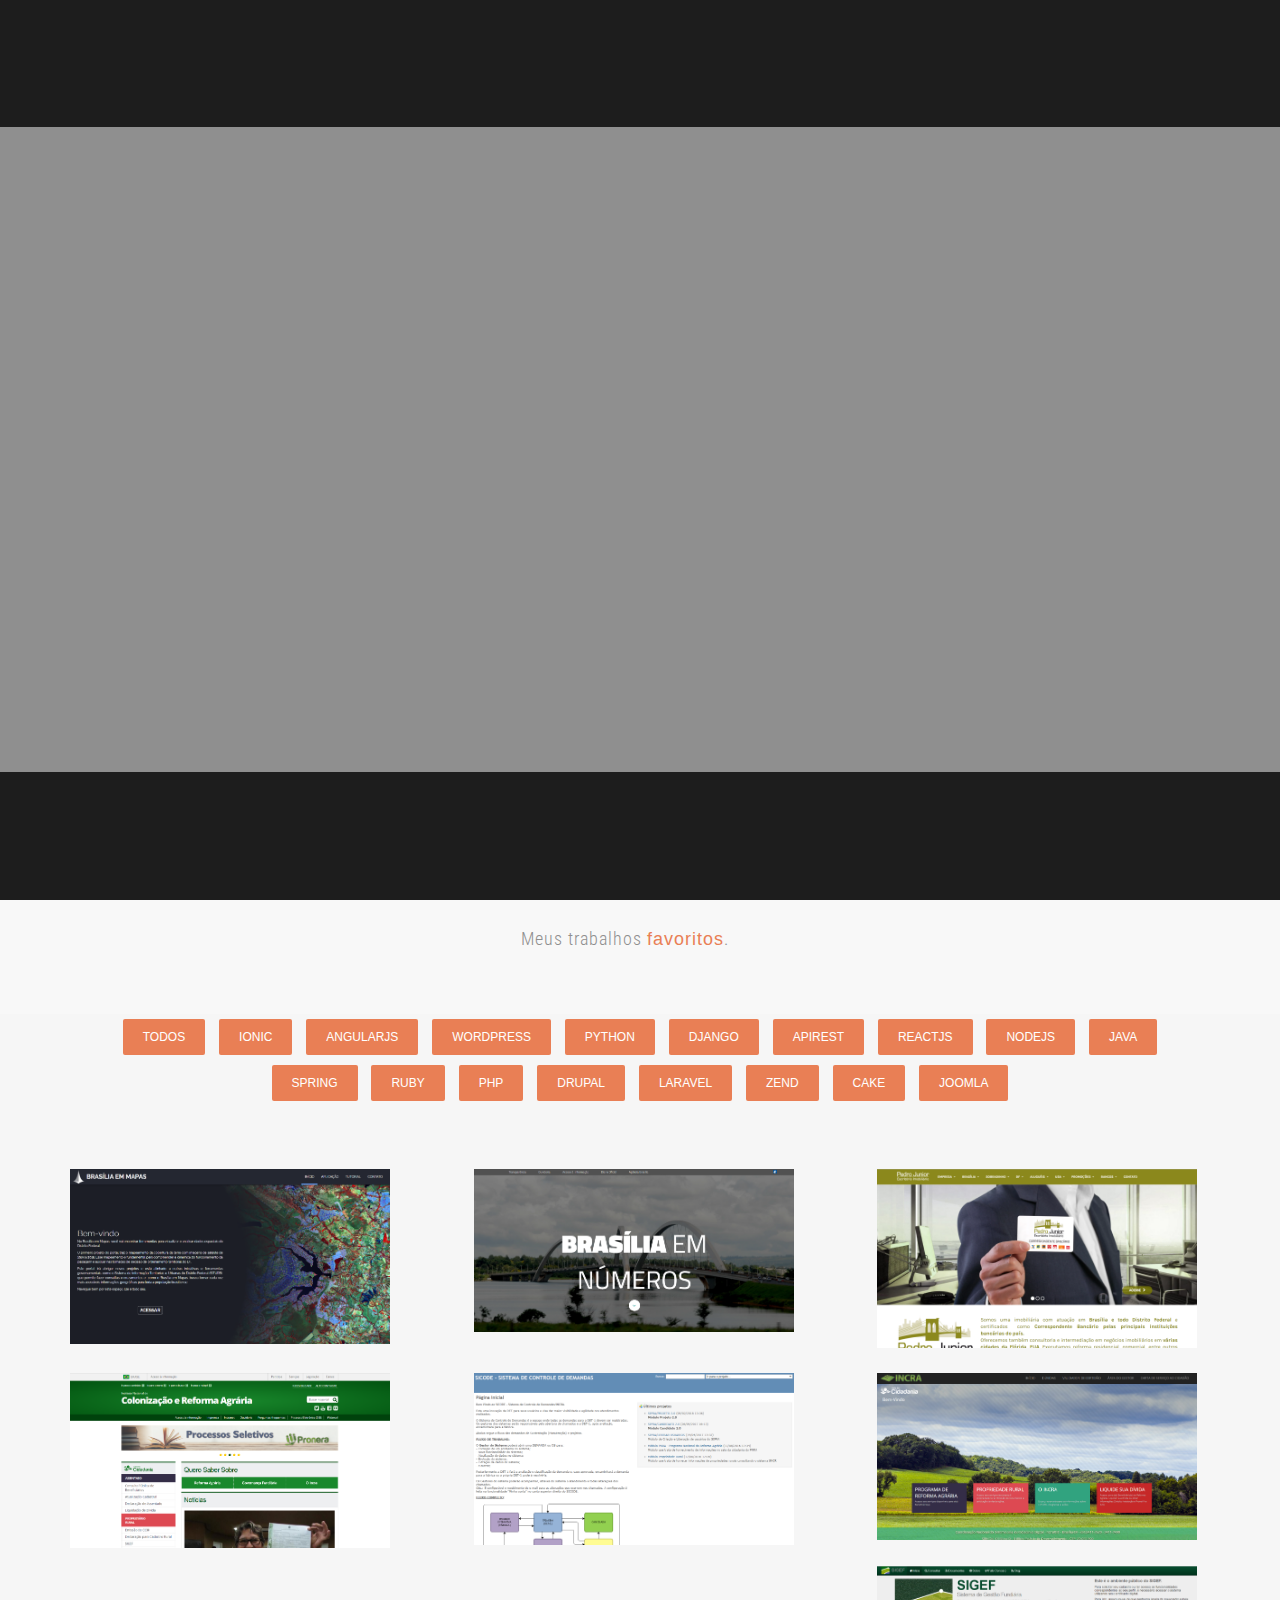
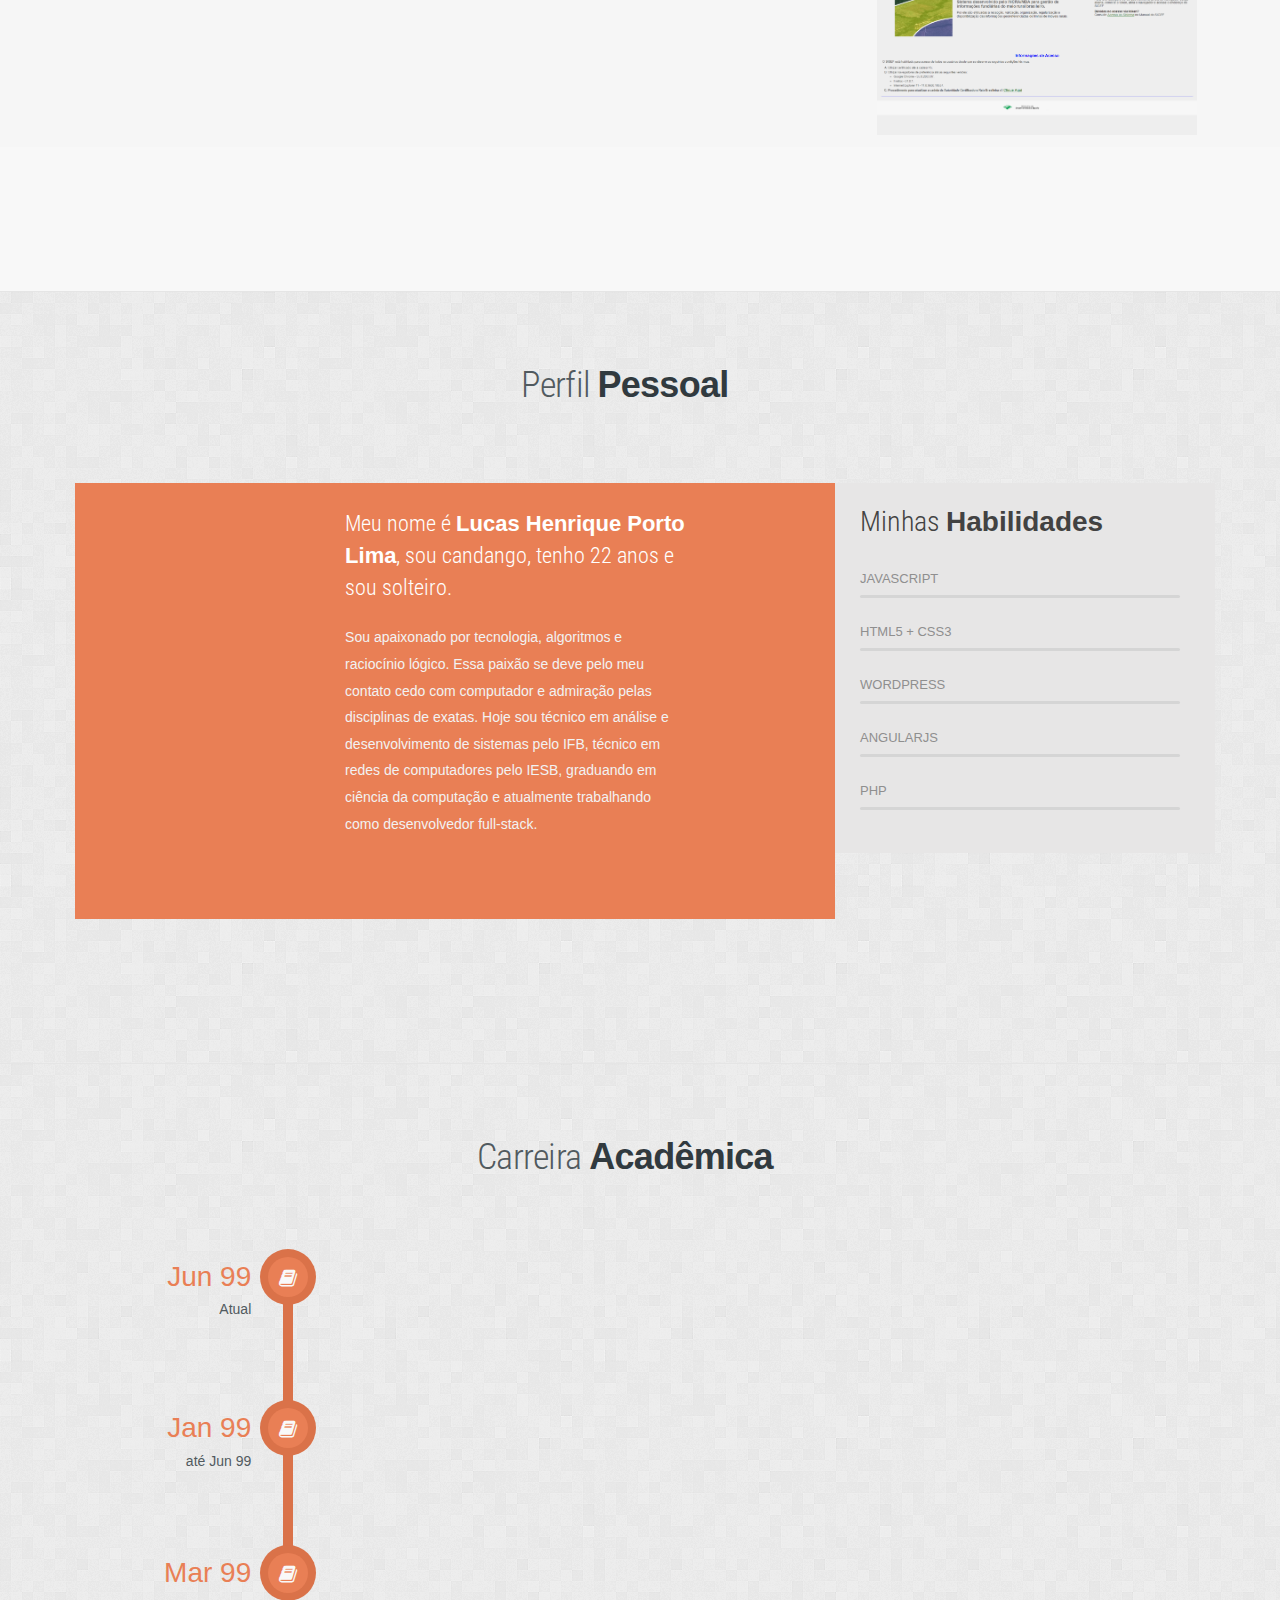
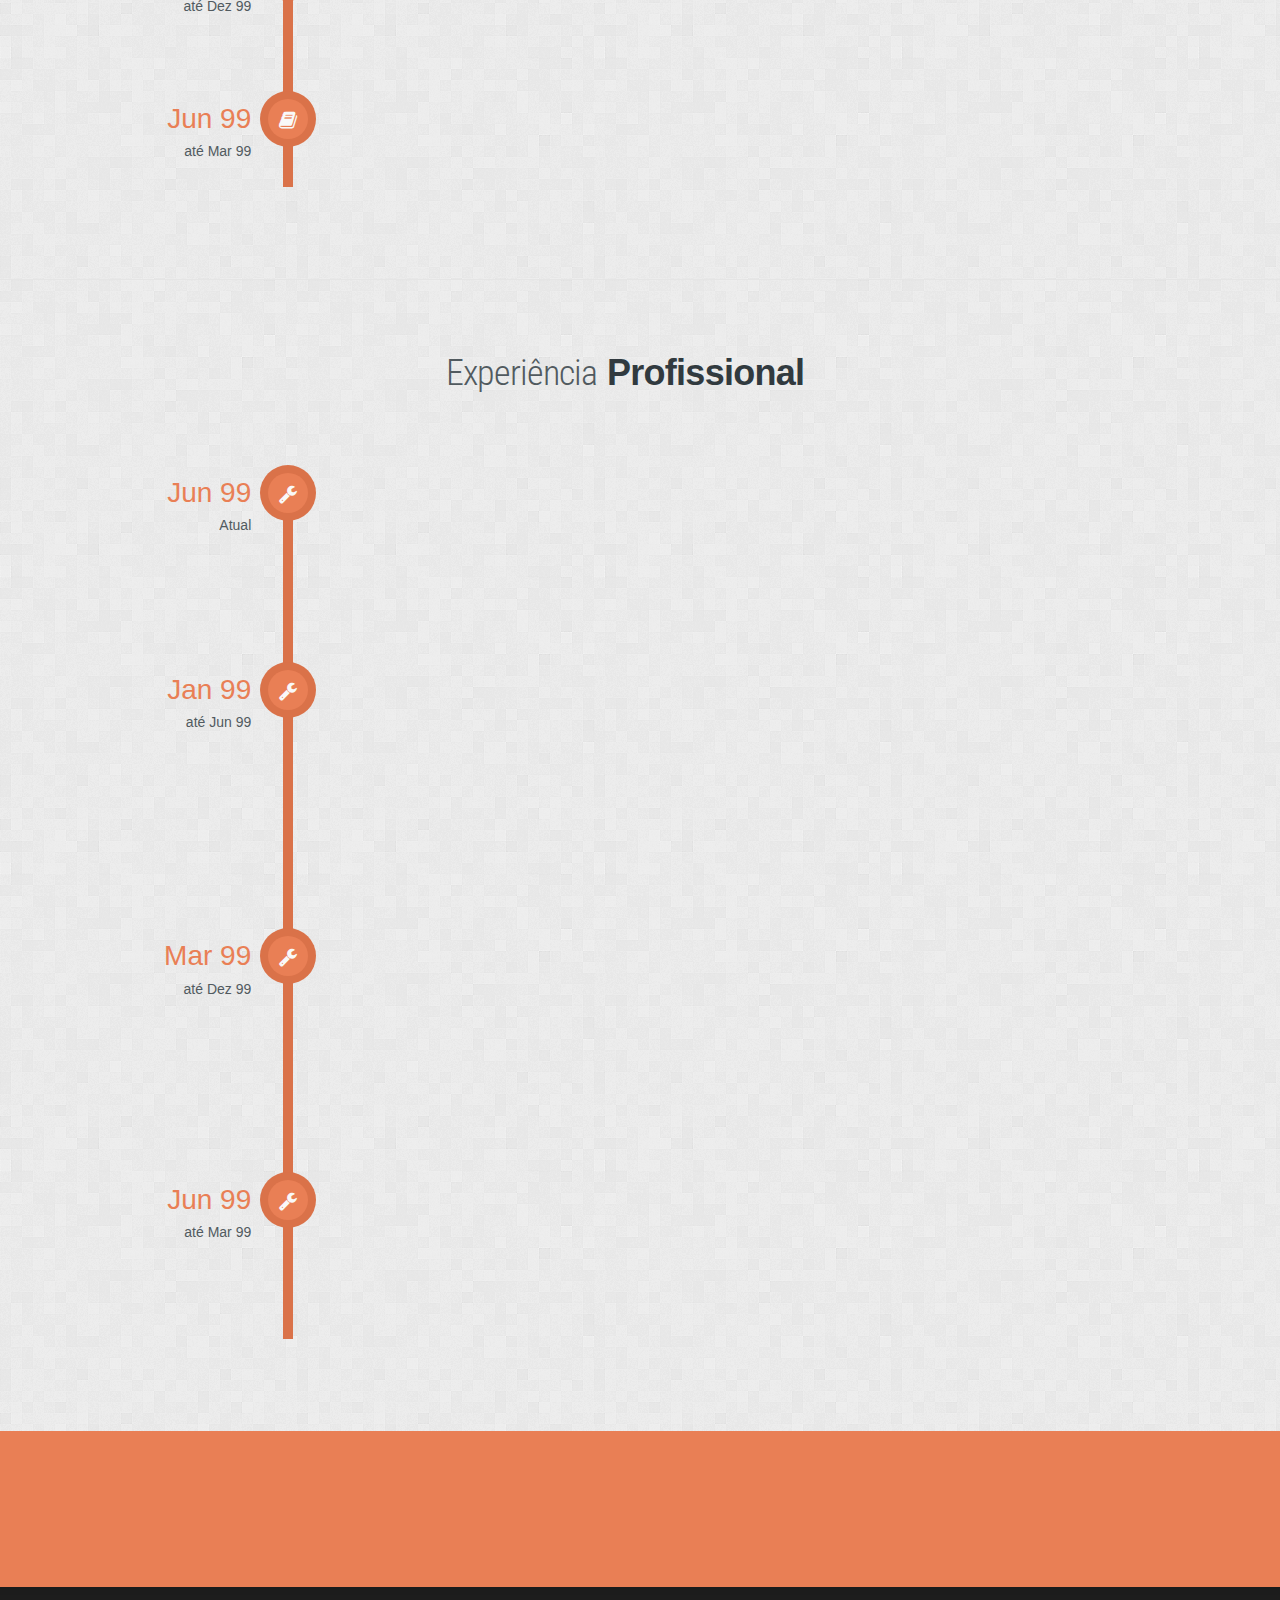
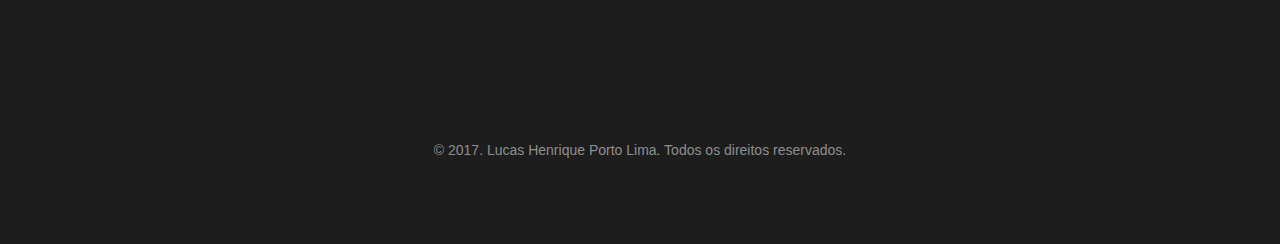
==== commit 81a789ce: "atualizando carreira academica" ====
--- a/index.html
+++ b/index.html
@@ -5,10 +5,11 @@
 <!--[if gt IE 8]><!--> <html class="no-js"> <!--<![endif]-->
     <head>
         <meta http-equiv="Content-Type" content="text/html; charset=UTF-8"/>
-          <meta name="description" content="Portfólio de Jean Lucas de Carvalho Silva, desenvolvedor frontend com foco na experiência do usuário. Jean possui amplo conhecimento em tecnologias frontend como HTML5, CSS, Javascript, AngularJS e Wordpress." />
-          <meta name="keywords" content="Jean Lucas de Carvalho, HTML, HTML5, CSS, JavaScript, AngularJS, Wordpress, PHP, Meteor, MongoDB, MySQL" />
+          <meta name="description" content="Portfólio de Lucas Henrique Porto Lima, desenvolvedor frontend, web, full-stack. Lucas Porto possui amplo conhecimento em tecnologias frontend e backend." />
+          <meta name="keywords" content="Lucas Henrique Porto Lima, HTML, HTML5, CSS, JavaScript, AngularJS, Wordpress, PHP, Meteor, MongoDB, MySQL, Python, Front-End, full-stack" />
           <meta name="viewport" content="width=device-width, initial-scale=1.0">
-          <title>Lucas Porto</title>
+          <link rel="shortcut icon" href="images/favicon.png" />
+          <title><Lucas Porto/></title>
 
           <!-- Font Css -->
           <link href='http://fonts.googleapis.com/css?family=Roboto:400,500,300,100,700,900' rel='stylesheet' type='text/css'>
@@ -18,6 +19,8 @@
           <link rel="apple-touch-icon" href="images/apple_touch_icon.html">
           <link rel="apple-touch-icon" sizes="72x72" href="images/apple_touch_icon_72x72.html">
           <link rel="apple-touch-icon" sizes="114x114" href="images/apple_touch_icon_114x114.html">
+
+          <link rel="stylesheet" href="https://maxcdn.bootstrapcdn.com/font-awesome/4.4.0/css/font-awesome.min.css"> 
 
           <link href='http://fonts.googleapis.com/css?family=Grand+Hotel|Clicker+Script|Sacramento' rel='stylesheet' type='text/css'>
         <!--[if lt IE 9]>
@@ -33,7 +36,7 @@
 
 
         <nav class="cbp-spmenu cbp-spmenu-vertical1 cbp-spmenu-right" id="cbp-spmenu-s4">
-          <a  href="#home"><h2>Lucas <span>Porto</span></h2></a>
+          <a  href="#home"><h2>&#60;Lucas <span>Porto/&#62;</span></h2></a>
           <ul class="nav">
             <li><a href="#port"><i class="fa fa-suitcase menu_icon"></i>Portfolio</a></li>
             <li><a href="#aboutme"><i class="fa fa-user menu_icon"></i>Sobre</a></li>
@@ -290,6 +293,71 @@
                 <!-- About me end -->
 
 
+        <!-- STUDY EXPERIENCE  STARTS
+          ===============================================================================================-->
+          <div class="gray_bg" id="experience">
+
+            <div class="clr">
+              <div class="container">
+                <div class="row col-md-12">
+                  <div class="social-icon element_from_bottom"><div class="center">
+                    <ul><li class="fa fa-book"><a href="#"></a></li></ul>
+                  </div></div>
+                </div></div></div>
+
+                <div>
+                  <div class="clr container">
+                    <div class="row col-md-12 text-center">
+                      <h1>Carreira<span> Acadêmica</span></h1>
+                      <div class="tag"></div>
+                    </div></div>
+
+                    <div  class="container">
+                      <div class="row">
+
+                        <div class="main">
+                          <ul class="cbp_tmtimeline">
+                            <li>
+                              <time class="cbp_tmtime"><span>Jun 99</span> <span>Atual</span></time>
+                              <div class="cbp_tmicon"><i class="fa fa-book"></i></div>
+                              <div class="cbp_tmlabel element_from_right">
+                                <h3><span>Ciência da Computação</span> - Instituto de Ensino Superior de Brasília – IESB</h3>
+                                <div class="content-smalltxt">7° Semestre</div>
+                              </div>
+                            </li>
+                            
+                            <li>
+                              <time class="cbp_tmtime"><span>Jan 99</span> <span>até Jun 99</span></time>
+                              <div class="cbp_tmicon"><i class="fa fa-book"></i></div>
+                              <div class="cbp_tmlabel element_from_right">
+                                <h3><span>Téc. Análise e Desenvolvimento de Sistemas</span> - Instituto Federal de Brasília - IFB</h3>
+                              </div>
+                            </li>
+
+                            <li class="pad_top20">
+                              <time class="cbp_tmtime"><span>Mar 99</span> <span>até Dez 99</span></time>
+                              <div class="cbp_tmicon"><i class="fa fa-book"></i></div>
+                              <div class="cbp_tmlabel element_from_right">
+                                <h3><span>Téc. Redes de Computadores</span> - Instituto de Ensino Superior de Brasília - IESB</h3>
+                              </div>
+                            </li>
+
+                            <li class="pad_top20">
+                              <time class="cbp_tmtime"><span>Jun 99 </span> <span> até Mar 99</span></time>
+                              <div class="cbp_tmicon"><i class="fa fa-book"></i></div>
+                              <div class="cbp_tmlabel element_from_right">
+                                <h3><span>Inglês</span> - Centro Interescolar de Línguas - CIL</h3>
+                              </div>
+                            </li>
+                          </ul>
+                        </div>
+                      </div>
+                    </div>
+                    <div class="pad_top50">&nbsp;</div>
+                  </div>
+                </div>
+
+
         <!-- WORK EXPERIENCE  STARTS
           ===============================================================================================-->
           <div class="gray_bg" id="experience">
@@ -346,7 +414,6 @@
                               <div class="cbp_tmicon"><i class="fa fa-wrench"></i></div>
                               <div class="cbp_tmlabel element_from_right">
                                 <h3>Suporte - <span>Empresa Brasil de Comunicação - EBC </span></h3>
-                                <div class="content-smalltxt">Suporte</div>
                                 <p class="pad_top15">Montagem, configuração e manutenção de computadores; Manutenção de redes de computadores; Atendimento remoto; Monitoramento de chamado.</p>
                               </div>
                             </li>
@@ -388,9 +455,9 @@
             <div class="row">
               <div class="clearfix element_from_bottom">
                 <div class="hi-icon-wrap hi-icon-effect-1 hi-icon-effect-1a">
-                  <div class="hi-icon"><a class="fa fa-twitter foot_icon" href="http://twitter.com/JLCarv"></a></div>
-                  <div class="hi-icon"><a class="fa fa-facebook foot_icon" href="https://www.facebook.com/JeanLucasCarvalho"></a></div>
-                  <div class="hi-icon"><a class="fa fa-linkedin foot_icon" href="http://br.linkedin.com/in/jeanlucasdecarvalho"></a></div>
+                  <div class="hi-icon"><a class="fa fa-instagram foot_icon" href="https://www.instagram.com/lucasporto___/"></a></div>
+                  <div class="hi-icon"><a class="fa fa-facebook foot_icon" href="https://www.facebook.com/LucasHenriquePortoLima"></a></div>
+                  <div class="hi-icon"><a class="fa fa-linkedin foot_icon" href="https://www.linkedin.com/in/lucas-porto-031148125/"></a></div>
                 </div>
               </div>
               <div class="pad_top20 clearfix copyright">&copy; 2017. Lucas Henrique Porto Lima. Todos os direitos reservados.</div>
--- a/css/main.css
+++ b/css/main.css
@@ -42,4 +42,13 @@
     height: 35vh;
     max-width: 100%;
     margin: 0 auto;
+}
+
+.cbp-spmenu-vertical1 {
+    width: 330px;
+    height: 100%;
+    top: 0;
+    z-index: 1000;
+    -webkit-transition: all .5s;
+    transition: all .5s;
 }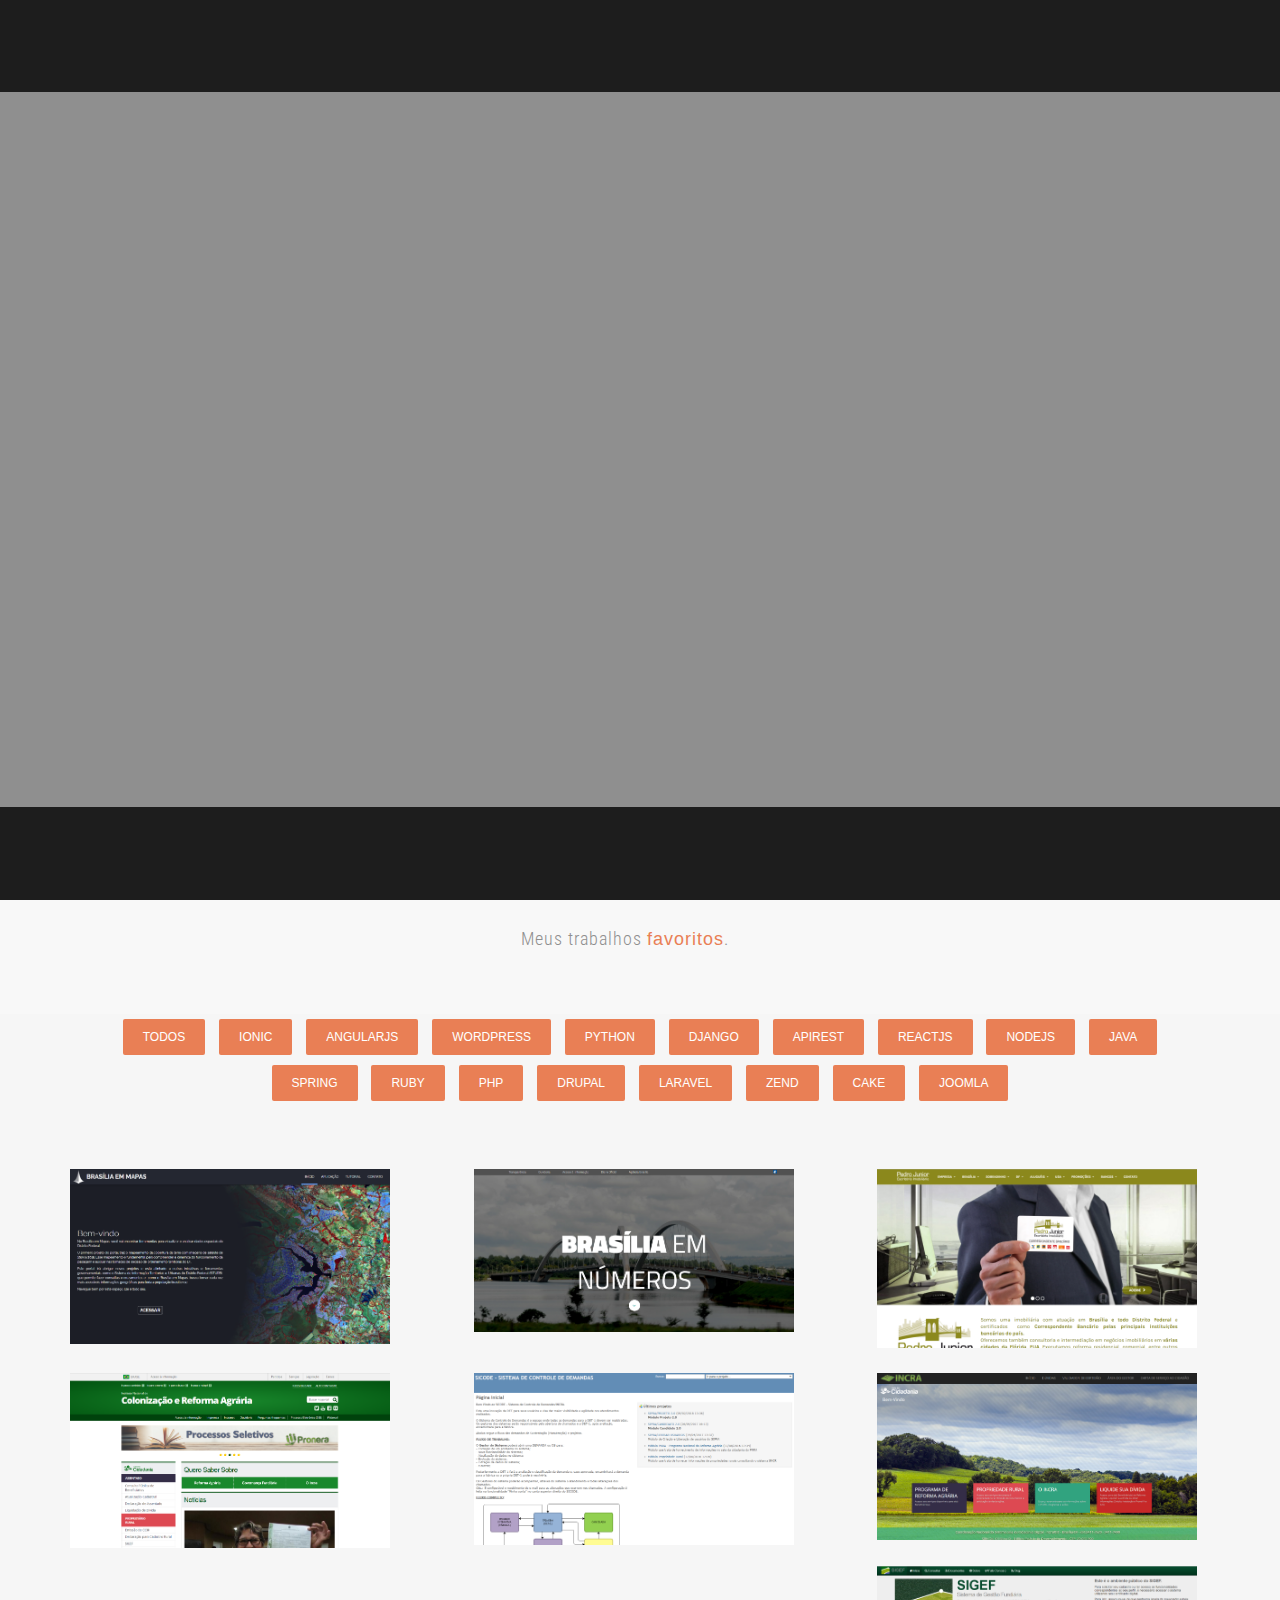
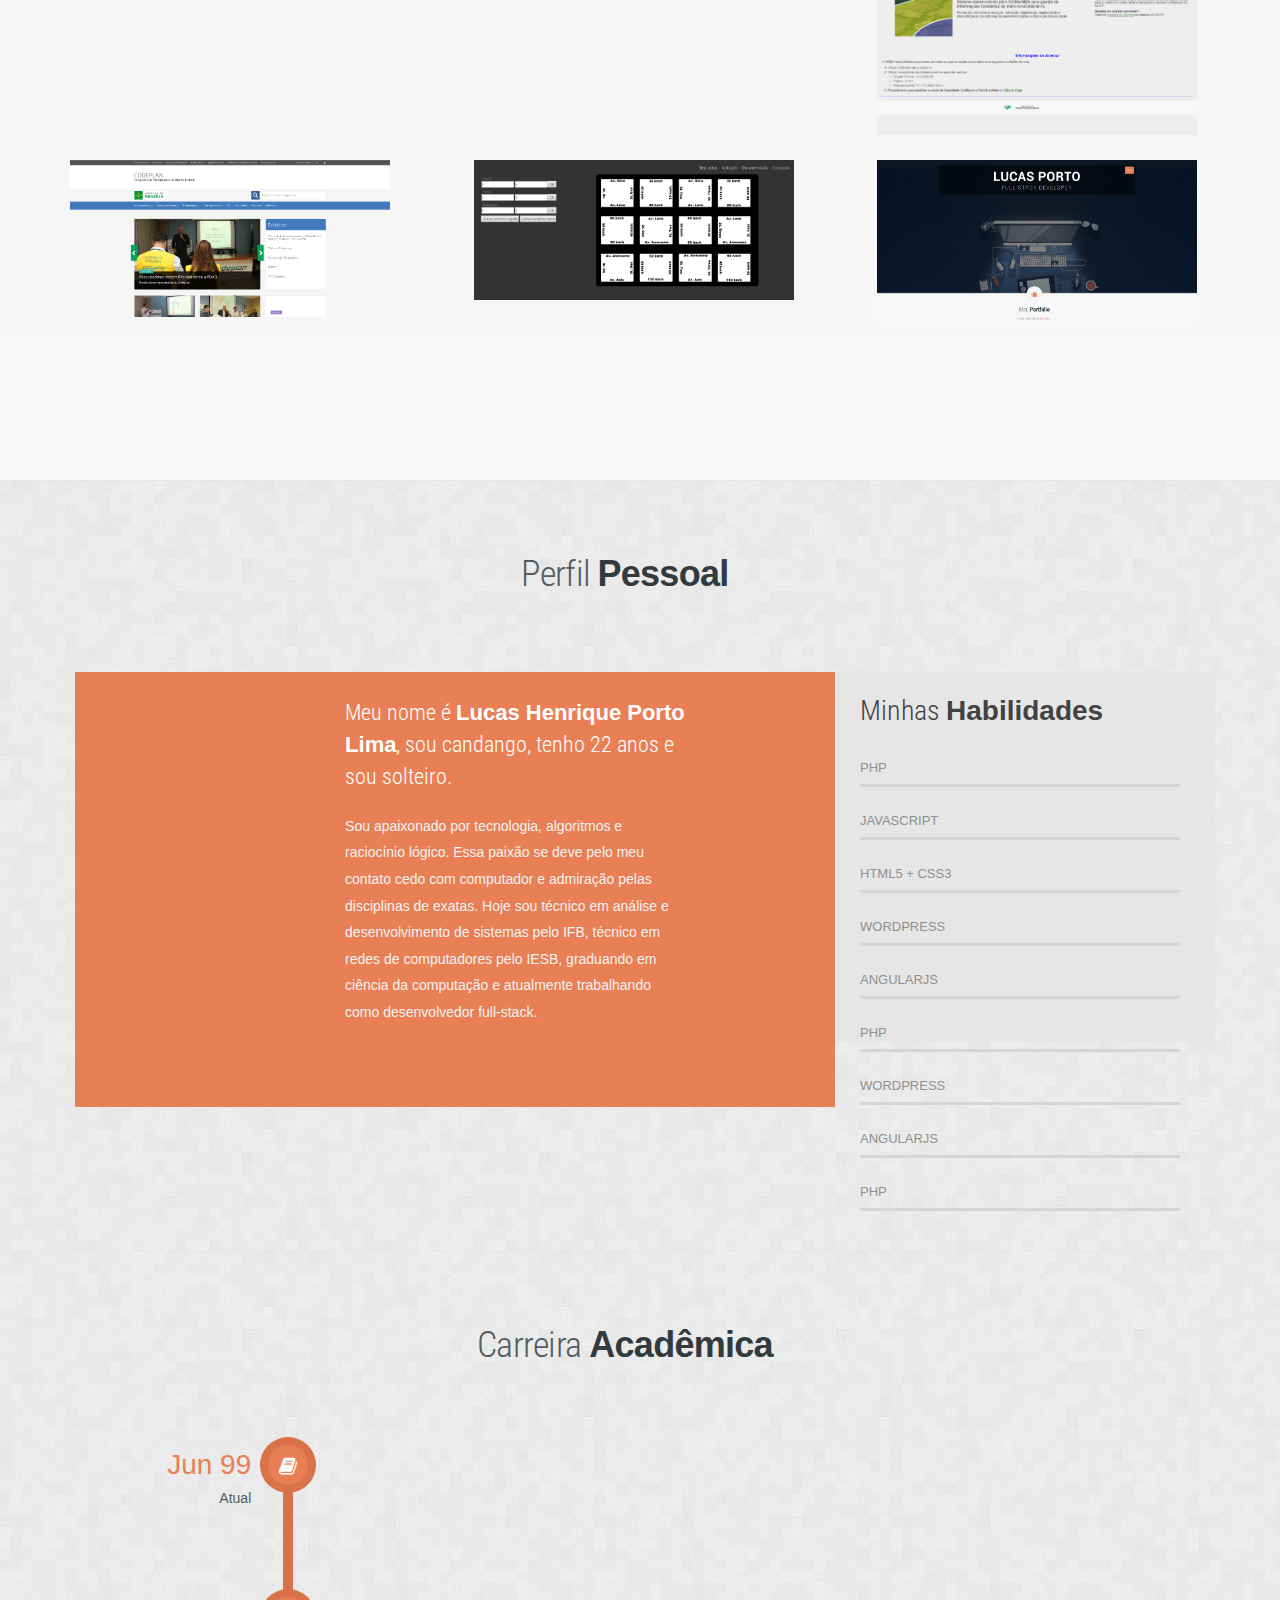
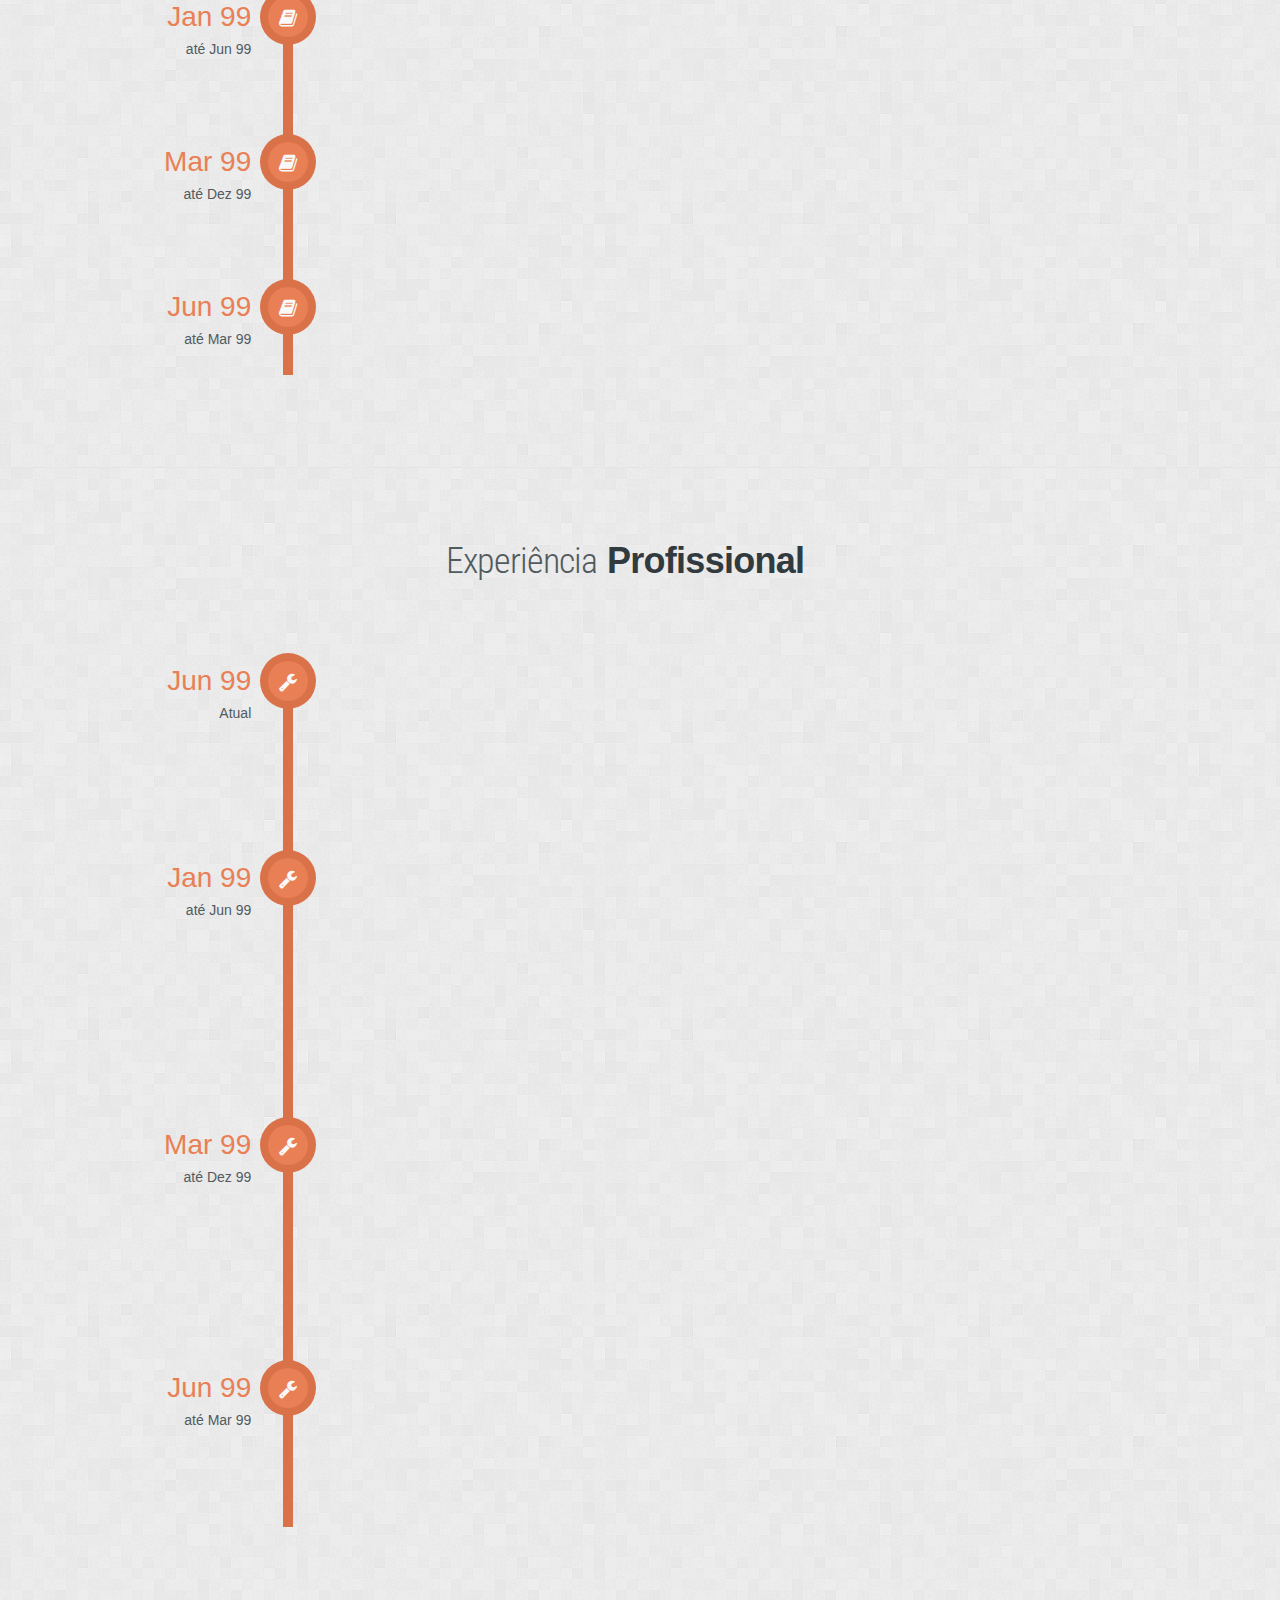
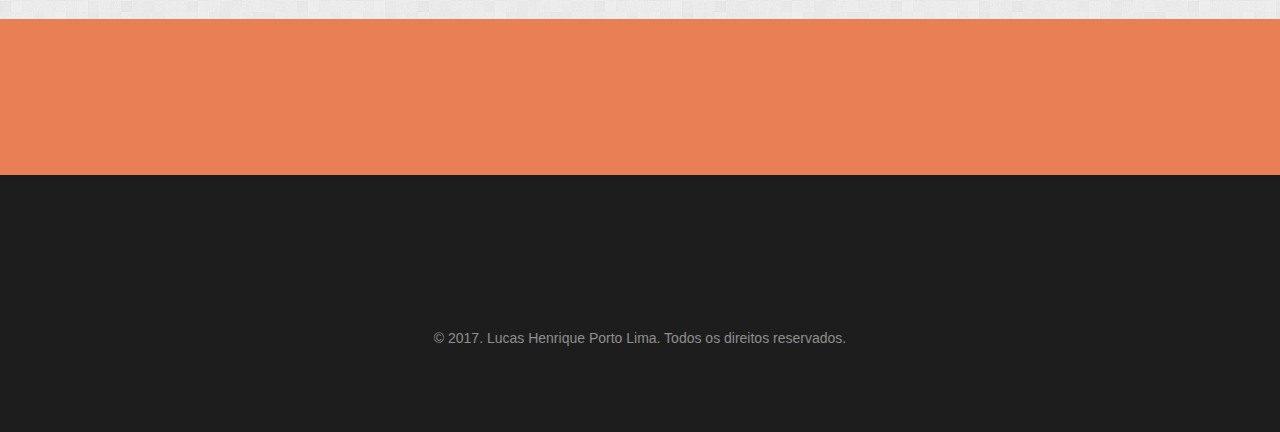
==== commit a52ba928: "atualizando os projetos" ====
--- a/index.html
+++ b/index.html
@@ -1,250 +1,295 @@
-<!doctype html>
-<!--[if lt IE 7]>      <html class="no-js lt-ie9 lt-ie8 lt-ie7"> <![endif]-->
-<!--[if IE 7]>         <html class="no-js lt-ie9 lt-ie8"> <![endif]-->
-<!--[if IE 8]>         <html class="no-js lt-ie9"> <![endif]-->
-<!--[if gt IE 8]><!--> <html class="no-js"> <!--<![endif]-->
-    <head>
-        <meta http-equiv="Content-Type" content="text/html; charset=UTF-8"/>
-          <meta name="description" content="Portfólio de Lucas Henrique Porto Lima, desenvolvedor frontend, web, full-stack. Lucas Porto possui amplo conhecimento em tecnologias frontend e backend." />
-          <meta name="keywords" content="Lucas Henrique Porto Lima, HTML, HTML5, CSS, JavaScript, AngularJS, Wordpress, PHP, Meteor, MongoDB, MySQL, Python, Front-End, full-stack" />
-          <meta name="viewport" content="width=device-width, initial-scale=1.0">
-          <link rel="shortcut icon" href="images/favicon.png" />
-          <title><Lucas Porto/></title>
-
-          <!-- Font Css -->
-          <link href='http://fonts.googleapis.com/css?family=Roboto:400,500,300,100,700,900' rel='stylesheet' type='text/css'>
-          <link href='http://fonts.googleapis.com/css?family=Roboto+Condensed:400,300,700' rel='stylesheet' type='text/css'>
-          <!-- // Font Css -->
-
-          <link rel="apple-touch-icon" href="images/apple_touch_icon.html">
-          <link rel="apple-touch-icon" sizes="72x72" href="images/apple_touch_icon_72x72.html">
-          <link rel="apple-touch-icon" sizes="114x114" href="images/apple_touch_icon_114x114.html">
-
-          <link rel="stylesheet" href="https://maxcdn.bootstrapcdn.com/font-awesome/4.4.0/css/font-awesome.min.css"> 
-
-          <link href='http://fonts.googleapis.com/css?family=Grand+Hotel|Clicker+Script|Sacramento' rel='stylesheet' type='text/css'>
-        <!--[if lt IE 9]>
-        <script src="http://html5shim.googlecode.com/svn/trunk/html5.js"></script>
+  <!doctype html>
+  <!--[if lt IE 7]>      <html class="no-js lt-ie9 lt-ie8 lt-ie7"> <![endif]-->
+  <!--[if IE 7]>         <html class="no-js lt-ie9 lt-ie8"> <![endif]-->
+  <!--[if IE 8]>         <html class="no-js lt-ie9"> <![endif]-->
+  <!--[if gt IE 8]><!--> <html class="no-js"> <!--<![endif]-->
+  <head>
+    <meta http-equiv="Content-Type" content="text/html; charset=UTF-8"/>
+    <meta name="description" content="Portfólio de Lucas Henrique Porto Lima, desenvolvedor frontend, web, full-stack. Lucas Porto possui amplo conhecimento em tecnologias frontend e backend." />
+    <meta name="keywords" content="Lucas Henrique Porto Lima, HTML, HTML5, CSS, JavaScript, AngularJS, Wordpress, PHP, Meteor, MongoDB, MySQL, Python, Front-End, full-stack" />
+    <meta name="viewport" content="width=device-width, initial-scale=1.0">
+    <link rel="shortcut icon" href="images/favicon.png" />
+    <title><Lucas Porto/></title>
+
+    <!-- Font Css -->
+    <link href='http://fonts.googleapis.com/css?family=Roboto:400,500,300,100,700,900' rel='stylesheet' type='text/css'>
+    <link href='http://fonts.googleapis.com/css?family=Roboto+Condensed:400,300,700' rel='stylesheet' type='text/css'>
+    <!-- // Font Css -->
+
+    <link rel="apple-touch-icon" href="images/apple_touch_icon.html">
+    <link rel="apple-touch-icon" sizes="72x72" href="images/apple_touch_icon_72x72.html">
+    <link rel="apple-touch-icon" sizes="114x114" href="images/apple_touch_icon_114x114.html">
+
+    <link rel="stylesheet" href="https://maxcdn.bootstrapcdn.com/font-awesome/4.4.0/css/font-awesome.min.css"> 
+
+    <link href='http://fonts.googleapis.com/css?family=Grand+Hotel|Clicker+Script|Sacramento' rel='stylesheet' type='text/css'>
+          <!--[if lt IE 9]>
+          <script src="http://html5shim.googlecode.com/svn/trunk/html5.js"></script>
         <![endif]-->
 
-        <link rel="stylesheet" type="text/css" href="css/main.css"/>
-    </head>
-    <body class="cbp-spmenu-push">
-        <!--[if lt IE 10]>
-            <p class="browsehappy">You are using an <strong>outdated</strong> browser. Please <a href="http://browsehappy.com/">upgrade your browser</a> to improve your experience.</p>
-        <![endif]-->
-
-
-        <nav class="cbp-spmenu cbp-spmenu-vertical1 cbp-spmenu-right" id="cbp-spmenu-s4">
-          <a  href="#home"><h2>&#60;Lucas <span>Porto/&#62;</span></h2></a>
-          <ul class="nav">
-            <li><a href="#port"><i class="fa fa-suitcase menu_icon"></i>Portfolio</a></li>
-            <li><a href="#aboutme"><i class="fa fa-user menu_icon"></i>Sobre</a></li>
-            <li><a href="#experience"><i class="fa fa-wrench menu_icon"></i>Experiência Profissional</a></li>
-            <li><a href="#contactus"><i class="fa fa-envelope menu_icon"></i>Contato</a></li>
-          </ul>
-        </nav>
-
-
-
-          <div id="page">
-
-           <div class="main" id="boxed">
-
-        <!-- BANNER STARTS
-          ===============================================================================================-->
-          <div id="home">
-
-            <div class="container">
-              <div class="row banners">
-                <div class="menu_mar">
-                  <div class="menu_right toggle-menu menu-right push-body" >
-                    <img src="images/menu_line.png" alt=""/></div>
+    <link rel="stylesheet" type="text/css" href="css/main.css"/>
+  </head>
+      <body class="cbp-spmenu-push">
+          <!--[if lt IE 10]>
+              <p class="browsehappy">You are using an <strong>outdated</strong> browser. Please <a href="http://browsehappy.com/">upgrade your browser</a> to improve your experience.</p>
+            <![endif]-->
+
+
+            <nav class="cbp-spmenu cbp-spmenu-vertical1 cbp-spmenu-right" id="cbp-spmenu-s4">
+              <a  href="#home"><h2>&#60;Lucas&#62;<br><span>&#60;/Porto&#62;</span></h2></a>
+              <ul class="nav">
+                <li><a href="#port"><i class="fa fa-suitcase menu_icon"></i>Portfolio</a></li>
+                <li><a href="#aboutme"><i class="fa fa-user menu_icon"></i>Sobre</a></li>
+                <li><a href="#study"><i class="fa fa-book menu_icon"></i>Carreira Acadêmica</a></li>
+                <li><a href="#experience"><i class="fa fa-wrench menu_icon"></i>Experiência Profissional</a></li>
+                <li><a href="#contactus"><i class="fa fa-envelope menu_icon"></i>Contato</a></li>
+              </ul>
+              <div id="nav-contato">
+                <div class="phone-txt">
+                  <i class="fa fa-phone contact_icon"></i> +55 (61) 99535-2846 <br>
+                  <i class="fa fa-envelope contact_icon"></i>&nbsp;<a href="mailto:lucasportolima@live.com">lucasportolima@live.com</a>
+
+                </div>
+                <div class="clearfix element_from_bottom">
+                  <div class="hi-icon-wrap hi-icon-effect-1 hi-icon-effect-1a">
+                    <div class="hi-icon"><a class="fa fa-instagram foot_icon" href="https://www.instagram.com/lucasporto___/"></a></div>
+                    <div class="hi-icon"><a class="fa fa-facebook foot_icon" href="https://www.facebook.com/LucasHenriquePortoLima"></a></div>
+                    <div class="hi-icon"><a class="fa fa-linkedin foot_icon" href="https://www.linkedin.com/in/lucas-porto-031148125/"></a></div>
                   </div>
                 </div>
               </div>
-
-              <!-- Home Banner -->
-              <div class="banner_background home_bg3 standard_bg">
-                <div class="ban_pat3">
-                  <div class="container">
-                    <div class="row">
-                      <div class="clearfix">
-                        <div class="content3_heading">Lucas Porto
-                          <div class="clr"></div>
-                          <span>Full-Stack Developer</span></div>
+            </nav>
+
+
+
+            <div id="page">
+
+             <div class="main" id="boxed">
+
+          <!-- BANNER STARTS
+            ===============================================================================================-->
+            <div id="home">
+
+              <div class="container">
+                <div class="row banners">
+                  <div class="menu_mar">
+                    <div class="menu_right toggle-menu menu-right push-body" >
+                      <img src="images/menu_line.png" alt=""/></div>
+                    </div>
+                  </div>
+                </div>
+
+                <!-- Home Banner -->
+                <div class="banner_background home_bg3 standard_bg">
+                  <div class="ban_pat3">
+                    <div class="container">
+                      <div class="row">
+                        <div class="clearfix">
+                          <div class="content3_heading">Lucas Porto
+                            <div class="clr"></div>
+                            <span>Full-Stack Developer</span></div>
+                          </div>
                         </div>
                       </div>
                     </div>
                   </div>
                 </div>
-              </div>
-              <!-- Banner End -->
-
-
-
-        <!-- PORTFOLIO STARTS
-          ===============================================================================================-->
-          <div id="port" class="grey_colour">
-            <div class="clr">
-              <div class="container" >
-                <div class="row col-md-12">
-                  <div class="social-icon element_from_bottom"><div class="center">
-                    <ul><li class="fa fa-suitcase"><a href="#"></a></li></ul>
-                  </div></div>
-                </div></div></div>
-
-                <div class="clr container">
-                  <div class="row col-md-12 text-center">
-                    <h1>Meu <span>Portfolio</span></h1>
-                    <div class="tag">Meus trabalhos <span>favoritos</span>.</div>
-                  </div></div>
-
-
-                  <!-- Portfolio Section -->
-                  <section id="portfolio" class="section">
-                    <div class="container">
-                      <!-- Portfolio Filters -->
-                      <ul id="filters">
-                        <li class="filter" data-filter="all">Todos</li>
-                        <li class="filter" data-filter="ionic">Ionic</li>
-                        <li class="filter" data-filter="angular">AngularJS</li>
-                        <li class="filter" data-filter="wordpress">Wordpress</li>
-                        <li class="filter" data-filter="python">Python</li>
-                        <li class="filter" data-filter="django">Django</li>
-                        <li class="filter" data-filter="rest">apiREST</li>
-                        <li class="filter" data-filter="react">ReactJS</li>
-                        <li class="filter" data-filter="node">NodeJS</li>
-                        <li class="filter" data-filter="java">Java</li>
-                        <li class="filter" data-filter="spring">Spring</li>
-                        <li class="filter" data-filter="ruby">Ruby</li>
-                        <li class="filter" data-filter="php">PHP</li>
-                        <li class="filter" data-filter="drupal">Drupal</li>
-                        <li class="filter" data-filter="laravel">Laravel</li>
-                        <li class="filter" data-filter="zend">Zend</li>
-                        <li class="filter" data-filter="cake">Cake</li>
-                        <li class="filter" data-filter="joomla">Joomla</li>
-                      </ul>
-                      <!-- End Portfolio Filters -->
-                    </div>
-                    <div class="portfolio-top"></div>
-                    <!-- Portfolio Grid -->
-                    <ul id="portfolio-grid">
-
-                      <li class="mix angular python rest react mix_all">
-                        <img src="images/bsb_mapas.PNG" alt="">
-                        <a href="http://futuring.com.br" class="swipebox-isotope" title="Futuring">
-                          <div class="project-overlay">
-                            <h3>Brasília em Mapas</h3>
-                            <span class="project-name">Desenvolvimento do site</span>
-                          </div>
-                        </a>
-                      </li>
-
-                      <li class="mix angular node rest react mix_all">
-                        <img src="images/bsb_numeros.PNG" alt="">
-                        <a href="http://futuring.com.br" class="swipebox-isotope" title="Futuring">
-                          <div class="project-overlay">
-                            <h3>Brasília em Mapas</h3>
-                            <span class="project-name">Desenvolvimento do site</span>
-                          </div>
-                        </a>
-                      </li>
-
-                      <li class="mix php wordpress mix_all">
-                        <img src="images/imobiliaria.PNG" alt="">
-                        <a href="http://futuring.com.br" class="swipebox-isotope" title="Futuring">
-                          <div class="project-overlay">
-                            <h3>Brasília em Mapas</h3>
-                            <span class="project-name">Desenvolvimento do site</span>
-                          </div>
-                        </a>
-                      </li>
-
-                      <li class="mix drupal php mix_all">
-                        <img src="images/incra.PNG" alt="">
-                        <a href="http://futuring.com.br" class="swipebox-isotope" title="Futuring">
-                          <div class="project-overlay">
-                            <h3>Brasília em Mapas</h3>
-                            <span class="project-name">Desenvolvimento do site</span>
-                          </div>
-                        </a>
-                      </li>
-
-                      <li class="mix ruby mix_all">
-                        <img src="images/redmine.PNG" alt="">
-                        <a href="http://futuring.com.br" class="swipebox-isotope" title="Futuring">
-                          <div class="project-overlay">
-                            <h3>Brasília em Mapas</h3>
-                            <span class="project-name">Desenvolvimento do site</span>
-                          </div>
-                        </a>
-                      </li>
-
-                      <li class="mix node angular rest react mix_all">
-                        <img src="images/sala.PNG" alt="">
-                        <a href="http://futuring.com.br" class="swipebox-isotope" title="Futuring">
-                          <div class="project-overlay">
-                            <h3>Brasília em Mapas</h3>
-                            <span class="project-name">Desenvolvimento do site</span>
-                          </div>
-                        </a>
-                      </li>
-
-                      <li class="mix python rest django angular mix_all">
-                        <img src="images/sigef.PNG" alt="">
-                        <a href="http://futuring.com.br" class="swipebox-isotope" title="Futuring">
-                          <div class="project-overlay">
-                            <h3>Brasília em Mapas</h3>
-                            <span class="project-name">Desenvolvimento do site</span>
-                          </div>
-                        </a>
-                      </li>
-
-                  </ul>
-                  <!-- End Portfolio Grid -->
-                </section>
-                <!-- End Portfolio Section -->
-                <div class="pad_top40">&nbsp;</div>
-                <div class="pad_top50">&nbsp;</div>
-              </div>
-              <!-- Portfolio end -->
-
-        <!-- ABOUT ME STARTS
-          ===============================================================================================-->
-          <div class="gray_bg" id="aboutme" >
-
-            <div class="clr">
-              <div class="container" >
-                <div class="row col-md-12">
-                  <div class="social-icon element_from_bottom"><div class="center">
-                    <ul><li class="fa fa-user"><a href="#"></a></li></ul>
-                  </div></div>
-                </div></div></div>
-
-                <div class="clearfix">
+                <!-- Banner End -->
+
+
+
+          <!-- PORTFOLIO STARTS
+            ===============================================================================================-->
+            <div id="port" class="grey_colour">
+              <div class="clr">
+                <div class="container" >
+                  <div class="row col-md-12">
+                    <div class="social-icon element_from_bottom"><div class="center">
+                      <ul><li class="fa fa-suitcase"><a href="#"></a></li></ul>
+                    </div></div>
+                  </div></div></div>
+
                   <div class="clr container">
                     <div class="row col-md-12 text-center">
-                      <h1>Perfil <span>Pessoal </span></h1>
-
+                      <h1>Meu <span>Portfolio</span></h1>
+                      <div class="tag">Meus trabalhos <span>favoritos</span>.</div>
                     </div></div>
 
-                    <div class="clr container pad_top60">
-                      <div class="row">
-
-                        <div class="col-md-12 clearfix about_mar_left">
-
-
-                          <div class="col-md-8 color_bg padleft0">
-                            <div class="clr">
-                              <div class="about_img element_fade_in">
-                                <img src="images/logo.PNG" class="img-responsive" alt="Lucas Henrique Porto Lima"/>
+
+                    <!-- Portfolio Section -->
+                    <section id="portfolio" class="section">
+                      <div class="container">
+                        <!-- Portfolio Filters -->
+                        <ul id="filters">
+                          <li class="filter" data-filter="all">Todos</li>
+                          <li class="filter" data-filter="ionic">Ionic</li>
+                          <li class="filter" data-filter="angular">AngularJS</li>
+                          <li class="filter" data-filter="wordpress">Wordpress</li>
+                          <li class="filter" data-filter="python">Python</li>
+                          <li class="filter" data-filter="django">Django</li>
+                          <li class="filter" data-filter="rest">apiREST</li>
+                          <li class="filter" data-filter="react">ReactJS</li>
+                          <li class="filter" data-filter="node">NodeJS</li>
+                          <li class="filter" data-filter="java">Java</li>
+                          <li class="filter" data-filter="spring">Spring</li>
+                          <li class="filter" data-filter="ruby">Ruby</li>
+                          <li class="filter" data-filter="php">PHP</li>
+                          <li class="filter" data-filter="drupal">Drupal</li>
+                          <li class="filter" data-filter="laravel">Laravel</li>
+                          <li class="filter" data-filter="zend">Zend</li>
+                          <li class="filter" data-filter="cake">Cake</li>
+                          <li class="filter" data-filter="joomla">Joomla</li>
+                        </ul>
+                        <!-- End Portfolio Filters -->
+                      </div>
+                      <div class="portfolio-top"></div>
+                      <!-- Portfolio Grid -->
+                      <ul id="portfolio-grid">
+
+                        <li class="mix angular python rest react mix_all">
+                          <img src="images/bsb_mapas.PNG" alt="">
+                          <a href="http://brasiliaemmapas.mapa.codeplan.df.gov.br/" class="swipebox-isotope" title="Brasília em mapas">
+                            <div class="project-overlay">
+                              <h3>Brasília em Mapas</h3>
+                              <span class="project-name">Desenvolvimento do site</span>
+                            </div>
+                          </a>
+                        </li>
+
+                        <li class="mix angular node rest react mix_all">
+                          <img src="images/bsb_numeros.PNG" alt="">
+                          <a href="http://brasiliaemnumeros.codeplan.df.gov.br/" class="swipebox-isotope" title="Brasília em números">
+                            <div class="project-overlay">
+                              <h3>Brasília em Números</h3>
+                              <span class="project-name">Desenvolvimento do site</span>
+                            </div>
+                          </a>
+                        </li>
+
+                        <li class="mix php wordpress mix_all">
+                          <img src="images/imobiliaria.PNG" alt="">
+                          <a href="http://futuring.com.br" class="swipebox-isotope" title="Futuring">
+                            <div class="project-overlay">
+                              <h3>Brasília em Mapas</h3>
+                              <span class="project-name">Desenvolvimento do site</span>
+                            </div>
+                          </a>
+                        </li>
+
+                        <li class="mix drupal php mix_all">
+                          <img src="images/incra.PNG" alt="">
+                          <a href="http://futuring.com.br" class="swipebox-isotope" title="Futuring">
+                            <div class="project-overlay">
+                              <h3>Brasília em Mapas</h3>
+                              <span class="project-name">Desenvolvimento do site</span>
+                            </div>
+                          </a>
+                        </li>
+
+                        <li class="mix ruby mix_all">
+                          <img src="images/redmine.PNG" alt="">
+                          <a href="http://futuring.com.br" class="swipebox-isotope" title="Futuring">
+                            <div class="project-overlay">
+                              <h3>Brasília em Mapas</h3>
+                              <span class="project-name">Desenvolvimento do site</span>
+                            </div>
+                          </a>
+                        </li>
+
+                        <li class="mix node angular rest react mix_all">
+                          <img src="images/sala.PNG" alt="">
+                          <a href="http://futuring.com.br" class="swipebox-isotope" title="Futuring">
+                            <div class="project-overlay">
+                              <h3>Brasília em Mapas</h3>
+                              <span class="project-name">Desenvolvimento do site</span>
+                            </div>
+                          </a>
+                        </li>
+
+                        <li class="mix python rest django angular mix_all">
+                          <img src="images/sigef.PNG" alt="">
+                          <a href="http://futuring.com.br" class="swipebox-isotope" title="Futuring">
+                            <div class="project-overlay">
+                              <h3>Brasília em Mapas</h3>
+                              <span class="project-name">Desenvolvimento do site</span>
+                            </div>
+                          </a>
+                        </li>
+
+                        <li class="mix python rest django angular mix_all">
+                          <img src="images/codeplan.PNG" alt="">
+                          <a href="http://www.codeplan.df.gov.br/" class="swipebox-isotope" title="CODEPLAN">
+                            <div class="project-overlay">
+                              <h3>CODEPLAN</h3>
+                              <span class="project-name">Desenvolvimento do site</span>
+                            </div>
+                          </a>
+                        </li>
+
+                        <li class="mix python rest django angular mix_all">
+                          <img src="images/dijkstra.PNG" alt="">
+                          <a href="http://futuring.com.br" class="swipebox-isotope" title="Futuring">
+                            <div class="project-overlay">
+                              <h3>Brasília em Mapas</h3>
+                              <span class="project-name">Desenvolvimento do site</span>
+                            </div>
+                          </a>
+                        </li>
+
+                        <li class="mix python rest django angular mix_all">
+                          <img src="images/lucas.PNG" alt="">
+                          <a href="http://futuring.com.br" class="swipebox-isotope" title="Futuring">
+                            <div class="project-overlay">
+                              <h3>Brasília em Mapas</h3>
+                              <span class="project-name">Desenvolvimento do site</span>
+                            </div>
+                          </a>
+                        </li>
+
+                      </ul>
+                      <!-- End Portfolio Grid -->
+                    </section>
+                    <!-- End Portfolio Section -->
+                    <div class="pad_top40">&nbsp;</div>
+                    <div class="pad_top50">&nbsp;</div>
+                  </div>
+                  <!-- Portfolio end -->
+
+          <!-- ABOUT ME STARTS
+            ===============================================================================================-->
+            <div class="gray_bg" id="aboutme" >
+
+              <div class="clr">
+                <div class="container" >
+                  <div class="row col-md-12">
+                    <div class="social-icon element_from_bottom"><div class="center">
+                      <ul><li class="fa fa-user"><a href="#"></a></li></ul>
+                    </div></div>
+                  </div></div></div>
+
+                  <div class="clearfix">
+                    <div class="clr container">
+                      <div class="row col-md-12 text-center">
+                        <h1>Perfil <span>Pessoal </span></h1>
+
+                      </div></div>
+
+                      <div class="clr container pad_top60">
+                        <div class="row">
+
+                          <div class="col-md-12 clearfix about_mar_left">
+
+
+                            <div class="col-md-8 color_bg padleft0">
+                              <div class="clr">
+                                <div class="about_img element_fade_in">
+                                  <img src="images/logo.PNG" class="img-responsive" alt="Lucas Henrique Porto Lima"/>
+                                </div>
+                                <div class="about_content about-text1">
+                                  <div class="about-title">Meu nome é <span>Lucas Henrique Porto Lima</span>, sou candango, tenho 22 anos e sou solteiro.</div>
+                                  <p>Sou apaixonado por tecnologia, algoritmos e raciocínio lógico. Essa paixão se deve pelo meu contato cedo com computador e admiração pelas disciplinas de exatas. Hoje sou técnico em análise e desenvolvimento de sistemas pelo IFB, técnico em redes de computadores pelo IESB, graduando em ciência da computação e atualmente trabalhando como desenvolvedor full-stack.</p>
+                                </div>
                               </div>
-                              <div class="about_content about-text1">
-                                <div class="about-title">Meu nome é <span>Lucas Henrique Porto Lima</span>, sou candango, tenho 22 anos e sou solteiro.</div>
-                                  <p>Sou apaixonado por tecnologia, algoritmos e raciocínio lógico. Essa paixão se deve pelo meu contato cedo com computador e admiração pelas disciplinas de exatas. Hoje sou técnico em análise e desenvolvimento de sistemas pelo IFB, técnico em redes de computadores pelo IESB, graduando em ciência da computação e atualmente trabalhando como desenvolvedor full-stack.</p>
-                                </div>
-                              </div>
                             </div>
 
                             <div id="personal" class="col-md-4 color_bg1 pad_top15">
@@ -252,17 +297,23 @@
                               <div class="about-text">Minhas <span>Habilidades</span></div>
 
                               <ul class="progress_bars">
-                               <li>
-                                 <div class="progress_heading">Javascript</div>
-                                 <div class="bar-wrap">
+                                <li>
+                                  <div class="progress_heading">PHP</div>
+                                  <div class="bar-wrap">
+                                    <span data-width="95"></span>
+                                  </div>
+                                </li>
+                                <li>
+                                  <div class="progress_heading">Javascript</div>
+                                  <div class="bar-wrap">
+                                    <span data-width="100"></span>
+                                  </div>
+                                </li> 
+                              <li>
+                                <div class="progress_heading">HTML5 + CSS3</div>
+                                <div class="bar-wrap">
                                   <span data-width="100"></span>
                                 </div>
-                              </li> 
-                              <li>
-                                <div class="progress_heading">HTML5 + CSS3</div>
-                                <div class="bar-wrap">
-                                  <span data-width="100"></span>
-                                </div>
                               </li>
                               <li>
                                 <div class="progress_heading">Wordpress</div>
@@ -279,172 +330,190 @@
                               <li>
                                 <div class="progress_heading">PHP</div>
                                 <div class="bar-wrap">
-                                  <span data-width="70"></span>
-                                </div>
-                              </li>
-                          </ul>
+                                  <span data-width="95"></span>
+                                </div>
+                              </li>
+                              <li>
+                                <div class="progress_heading">Wordpress</div>
+                                <div class="bar-wrap">
+                                  <span data-width="80"></span>
+                                </div>
+                              </li>
+                              <li>
+                                <div class="progress_heading">AngularJS</div>
+                                <div class="bar-wrap">
+                                  <span data-width="95"></span>
+                                </div>
+                              </li>
+                              <li>
+                                <div class="progress_heading">PHP</div>
+                                <div class="bar-wrap">
+                                  <span data-width="95"></span>
+                                </div>
+                              </li>
+                            </ul>
+                          </div>
                         </div>
                       </div>
                     </div>
-                  </div>
-
-
-                </div></div>
-                <!-- About me end -->
-
-
-        <!-- STUDY EXPERIENCE  STARTS
-          ===============================================================================================-->
-          <div class="gray_bg" id="experience">
-
-            <div class="clr">
-              <div class="container">
-                <div class="row col-md-12">
-                  <div class="social-icon element_from_bottom"><div class="center">
-                    <ul><li class="fa fa-book"><a href="#"></a></li></ul>
+
+
                   </div></div>
-                </div></div></div>
-
-                <div>
-                  <div class="clr container">
-                    <div class="row col-md-12 text-center">
-                      <h1>Carreira<span> Acadêmica</span></h1>
-                      <div class="tag"></div>
+                  <!-- About me end -->
+
+
+          <!-- STUDY EXPERIENCE  STARTS
+            ===============================================================================================-->
+            <div class="gray_bg" id="study">
+
+              <div class="clr">
+                <div class="container">
+                  <div class="row col-md-12">
+                    <div class="social-icon element_from_bottom"><div class="center">
+                      <ul><li class="fa fa-book"><a href="#"></a></li></ul>
                     </div></div>
-
-                    <div  class="container">
-                      <div class="row">
-
-                        <div class="main">
-                          <ul class="cbp_tmtimeline">
-                            <li>
-                              <time class="cbp_tmtime"><span>Jun 99</span> <span>Atual</span></time>
-                              <div class="cbp_tmicon"><i class="fa fa-book"></i></div>
-                              <div class="cbp_tmlabel element_from_right">
-                                <h3><span>Ciência da Computação</span> - Instituto de Ensino Superior de Brasília – IESB</h3>
-                                <div class="content-smalltxt">7° Semestre</div>
-                              </div>
-                            </li>
-                            
-                            <li>
-                              <time class="cbp_tmtime"><span>Jan 99</span> <span>até Jun 99</span></time>
-                              <div class="cbp_tmicon"><i class="fa fa-book"></i></div>
-                              <div class="cbp_tmlabel element_from_right">
-                                <h3><span>Téc. Análise e Desenvolvimento de Sistemas</span> - Instituto Federal de Brasília - IFB</h3>
-                              </div>
-                            </li>
-
-                            <li class="pad_top20">
-                              <time class="cbp_tmtime"><span>Mar 99</span> <span>até Dez 99</span></time>
-                              <div class="cbp_tmicon"><i class="fa fa-book"></i></div>
-                              <div class="cbp_tmlabel element_from_right">
-                                <h3><span>Téc. Redes de Computadores</span> - Instituto de Ensino Superior de Brasília - IESB</h3>
-                              </div>
-                            </li>
-
-                            <li class="pad_top20">
-                              <time class="cbp_tmtime"><span>Jun 99 </span> <span> até Mar 99</span></time>
-                              <div class="cbp_tmicon"><i class="fa fa-book"></i></div>
-                              <div class="cbp_tmlabel element_from_right">
-                                <h3><span>Inglês</span> - Centro Interescolar de Línguas - CIL</h3>
-                              </div>
-                            </li>
-                          </ul>
+                  </div></div></div>
+
+                  <div>
+                    <div class="clr container">
+                      <div class="row col-md-12 text-center">
+                        <h1>Carreira<span> Acadêmica</span></h1>
+                        <div class="tag"></div>
+                      </div></div>
+
+                      <div  class="container">
+                        <div class="row">
+
+                          <div class="main">
+                            <ul class="cbp_tmtimeline">
+                              <li>
+                                <time class="cbp_tmtime"><span>Jun 99</span> <span>Atual</span></time>
+                                <div class="cbp_tmicon"><i class="fa fa-book"></i></div>
+                                <div class="cbp_tmlabel element_from_right">
+                                  <h3><span>Ciência da Computação</span> - Instituto de Ensino Superior de Brasília – IESB</h3>
+                                  <div class="content-smalltxt">7° Semestre</div>
+                                </div>
+                              </li>
+                              
+                              <li>
+                                <time class="cbp_tmtime"><span>Jan 99</span> <span>até Jun 99</span></time>
+                                <div class="cbp_tmicon"><i class="fa fa-book"></i></div>
+                                <div class="cbp_tmlabel element_from_right">
+                                  <h3><span>Téc. Análise e Desenvolvimento de Sistemas</span> - Instituto Federal de Brasília - IFB</h3>
+                                </div>
+                              </li>
+
+                              <li class="pad_top20">
+                                <time class="cbp_tmtime"><span>Mar 99</span> <span>até Dez 99</span></time>
+                                <div class="cbp_tmicon"><i class="fa fa-book"></i></div>
+                                <div class="cbp_tmlabel element_from_right">
+                                  <h3><span>Téc. Redes de Computadores</span> - Instituto de Ensino Superior de Brasília - IESB</h3>
+                                </div>
+                              </li>
+
+                              <li class="pad_top20">
+                                <time class="cbp_tmtime"><span>Jun 99 </span> <span> até Mar 99</span></time>
+                                <div class="cbp_tmicon"><i class="fa fa-book"></i></div>
+                                <div class="cbp_tmlabel element_from_right">
+                                  <h3><span>Inglês</span> - Centro Interescolar de Línguas - CIL</h3>
+                                </div>
+                              </li>
+                            </ul>
+                          </div>
                         </div>
                       </div>
+                      <div class="pad_top50">&nbsp;</div>
                     </div>
-                    <div class="pad_top50">&nbsp;</div>
-                  </div>
-                </div>
-
-
-        <!-- WORK EXPERIENCE  STARTS
-          ===============================================================================================-->
-          <div class="gray_bg" id="experience">
-
-            <div class="clr">
-              <div class="container">
-                <div class="row col-md-12">
-                  <div class="social-icon element_from_bottom"><div class="center">
-                    <ul><li class="fa fa-wrench"><a href="#"></a></li></ul>
-                  </div></div>
-                </div></div></div>
-
-                <div>
-                  <div class="clr container">
-                    <div class="row col-md-12 text-center">
-                      <h1>Experiência<span> Profissional</span></h1>
-                      <div class="tag"></div>
+                  </div>
+
+
+          <!-- WORK EXPERIENCE  STARTS
+            ===============================================================================================-->
+            <div class="gray_bg" id="experience">
+
+              <div class="clr">
+                <div class="container">
+                  <div class="row col-md-12">
+                    <div class="social-icon element_from_bottom"><div class="center">
+                      <ul><li class="fa fa-wrench"><a href="#"></a></li></ul>
                     </div></div>
-
-                    <div  class="container">
-                      <div class="row">
-
-                        <div class="main">
-                          <ul class="cbp_tmtimeline">
-                            <li>
-                              <time class="cbp_tmtime"><span>Jun 99</span> <span>Atual</span></time>
-                              <div class="cbp_tmicon"><i class="fa fa-wrench"></i></div>
-                              <div class="cbp_tmlabel element_from_right">
-                                <h3>Desenvolvedor - <span>Softway Tecnologia</span></h3>
-                                <p class="pad_top15">Atuação com foco em Desenvolvimento Web, Geoprocessamento e Linux Server Admin; Ajuste, Manutenção de código e entrega de dados utilizando Python e Django framework, PostgreeSQL com PostGIS para o sistema SIGEF; Evolução e manutenção na ferramenta de gestão de demandas (Redmine) utilizando Ruby.</p>
-                              </div>
-                            </li>
-                            
-                            <li>
-                              <time class="cbp_tmtime"><span>Jan 99</span> <span>até Jun 99</span></time>
-                              <div class="cbp_tmicon"><i class="fa fa-wrench"></i></div>
-                              <div class="cbp_tmlabel element_from_right">
-                                <h3>Desenvolvedor - <span>Companhia de Desenvolvimento dos Vales do São Francisco e do Parnaíba - CODEVASF</span></h3>
-                                <p class="pad_top15">Desenvolvimento WEB com Java e frameworks relacionados; Desenvolvimento de aplicações e implantação de recursos nos sistemas WEB; Interação com ferramentas de desenvolvimento, banco de dados, versionamento e registro de atividades, como: Jenkins, Tortoise SVN, GIT, Eclipse, Putty; Análise e desenvolvimento de querys para consultas em bancos de dados.</p>
-                              </div>
-                            </li>
-
-                            <li class="pad_top20">
-                              <time class="cbp_tmtime"><span>Mar 99</span> <span>até Dez 99</span></time>
-                              <div class="cbp_tmicon"><i class="fa fa-wrench"></i></div>
-                              <div class="cbp_tmlabel element_from_right">
-                                <h3>Desenvolvedor - <span>Companhia de Planejamento do Distrito Federal – CODEPLAN</span> </h3>
-                                <p class="pad_top15">Análise de dados e desenvolvimento de sistemas voltados para web como Brasília em Números, Brasília em Mapas utilizando essencialmente Python, PostgreeSQL, Tableau e Javascript. Além de pesquisas voltadas para análise específica de dados espaciais. Criação de interfaces e aplicativos mobile utilizando Ionic.</p>
-                              </div>
-                            </li>
-
-                            <li class="pad_top20">
-                              <time class="cbp_tmtime"><span>Jun 99 </span> <span> até Mar 99</span></time>
-                              <div class="cbp_tmicon"><i class="fa fa-wrench"></i></div>
-                              <div class="cbp_tmlabel element_from_right">
-                                <h3>Suporte - <span>Empresa Brasil de Comunicação - EBC </span></h3>
-                                <p class="pad_top15">Montagem, configuração e manutenção de computadores; Manutenção de redes de computadores; Atendimento remoto; Monitoramento de chamado.</p>
-                              </div>
-                            </li>
-                          </ul>
+                  </div></div></div>
+
+                  <div>
+                    <div class="clr container">
+                      <div class="row col-md-12 text-center">
+                        <h1>Experiência<span> Profissional</span></h1>
+                        <div class="tag"></div>
+                      </div></div>
+
+                      <div  class="container">
+                        <div class="row">
+
+                          <div class="main">
+                            <ul class="cbp_tmtimeline">
+                              <li>
+                                <time class="cbp_tmtime"><span>Jun 99</span> <span>Atual</span></time>
+                                <div class="cbp_tmicon"><i class="fa fa-wrench"></i></div>
+                                <div class="cbp_tmlabel element_from_right">
+                                  <h3>Desenvolvedor - <span>Softway Tecnologia</span></h3>
+                                  <p class="pad_top15">Atuação com foco em Desenvolvimento Web, Geoprocessamento e Linux Server Admin; Ajuste, Manutenção de código e entrega de dados utilizando Python e Django framework, PostgreeSQL com PostGIS para o sistema SIGEF; Evolução e manutenção na ferramenta de gestão de demandas (Redmine) utilizando Ruby.</p>
+                                </div>
+                              </li>
+                              
+                              <li>
+                                <time class="cbp_tmtime"><span>Jan 99</span> <span>até Jun 99</span></time>
+                                <div class="cbp_tmicon"><i class="fa fa-wrench"></i></div>
+                                <div class="cbp_tmlabel element_from_right">
+                                  <h3>Desenvolvedor - <span>Companhia de Desenvolvimento dos Vales do São Francisco e do Parnaíba - CODEVASF</span></h3>
+                                  <p class="pad_top15">Desenvolvimento WEB com Java e frameworks relacionados; Desenvolvimento de aplicações e implantação de recursos nos sistemas WEB; Interação com ferramentas de desenvolvimento, banco de dados, versionamento e registro de atividades, como: Jenkins, Tortoise SVN, GIT, Eclipse, Putty; Análise e desenvolvimento de querys para consultas em bancos de dados.</p>
+                                </div>
+                              </li>
+
+                              <li class="pad_top20">
+                                <time class="cbp_tmtime"><span>Mar 99</span> <span>até Dez 99</span></time>
+                                <div class="cbp_tmicon"><i class="fa fa-wrench"></i></div>
+                                <div class="cbp_tmlabel element_from_right">
+                                  <h3>Desenvolvedor - <span>Companhia de Planejamento do Distrito Federal – CODEPLAN</span> </h3>
+                                  <p class="pad_top15">Análise de dados e desenvolvimento de sistemas voltados para web como Brasília em Números, Brasília em Mapas utilizando essencialmente Python, PostgreeSQL, Tableau e Javascript. Além de pesquisas voltadas para análise específica de dados espaciais. Criação de interfaces e aplicativos mobile utilizando Ionic.</p>
+                                </div>
+                              </li>
+
+                              <li class="pad_top20">
+                                <time class="cbp_tmtime"><span>Jun 99 </span> <span> até Mar 99</span></time>
+                                <div class="cbp_tmicon"><i class="fa fa-wrench"></i></div>
+                                <div class="cbp_tmlabel element_from_right">
+                                  <h3>Suporte - <span>Empresa Brasil de Comunicação - EBC </span></h3>
+                                  <p class="pad_top15">Montagem, configuração e manutenção de computadores; Manutenção de redes de computadores; Atendimento remoto; Monitoramento de chamado.</p>
+                                </div>
+                              </li>
+                            </ul>
+                          </div>
                         </div>
                       </div>
+                      <div class="pad_top50">&nbsp;</div>
                     </div>
-                    <div class="pad_top50">&nbsp;</div>
-                  </div>
-                </div>
-
-        <!-- FOOTER STARTS
-          ===============================================================================================-->
-          <div class="add_bg" id="contactus">
-            <div class="container">
-              <div class="row">
-                <div class="col-md-6 element_from_left">
+                  </div>
+
+          <!-- FOOTER STARTS
+            ===============================================================================================-->
+            <div class="add_bg" id="contactus">
+              <div class="container">
+                <div class="row">
+                  <div class="col-md-6 element_from_left">
+                   <div class="phone-txt">
+                    <i class="fa fa-map-marker contact_icon"></i>Brasília - DF
+                  </div>
+                </div>
+                <div class="col-md-6 align element_from_right">
                  <div class="phone-txt">
-                  <i class="fa fa-map-marker contact_icon"></i>Brasília - DF
+                  <i class="fa fa-phone contact_icon"></i> +55 (61) 99535-2846 <br>
+                  <i class="fa fa-envelope contact_icon"></i>&nbsp;<a href="mailto:lucasportolima@live.com">lucasportolima@live.com</a>
+
                 </div>
               </div>
-              <div class="col-md-6 align element_from_right">
-               <div class="phone-txt">
-                <i class="fa fa-phone contact_icon"></i> +55 (61) 99535-2846 <br>
-                <i class="fa fa-envelope contact_icon"></i>&nbsp;<a href="mailto:lucasportolima@live.com">lucasportolima@live.com</a>
-
-              </div>
+
             </div>
-
           </div>
-        </div>
         </div>
 
 
@@ -489,5 +558,5 @@
         <script type="text/javascript" src="scripts/jquery.flexslider-min.js"></script>
         <script type="text/javascript" src="scripts/jquery.mixitup.min.js"></script>
         <script type="text/javascript" src="scripts/custom.js"></script>
-</body>
-</html>
+      </body>
+      </html>
--- a/css/main.css
+++ b/css/main.css
@@ -45,10 +45,38 @@
 }
 
 .cbp-spmenu-vertical1 {
-    width: 330px;
+    width: 15vw;
     height: 100%;
     top: 0;
     z-index: 1000;
     -webkit-transition: all .5s;
     transition: all .5s;
+}
+
+#nav-contato{
+	margin-top: 25vh;
+}
+
+nav .hi-icon {
+    background: white;
+}
+
+nav .phone-txt {
+    font-size: 18px;
+    line-height: 28px;
+    color: #fff;
+    margin-left: 1vw;
+}
+
+nav .hi-icon-wrap{
+	margin-top: 5vh;
+}
+
+
+nav .hi-icon-effect-1 .hi-icon {
+    background: white;
+    -webkit-transition: background .2s,color .2s;
+    -moz-transition: background .2s,color .2s;
+    -o-transition: background .2s,color .2s;
+    transition: background .2s,color .2s;
 }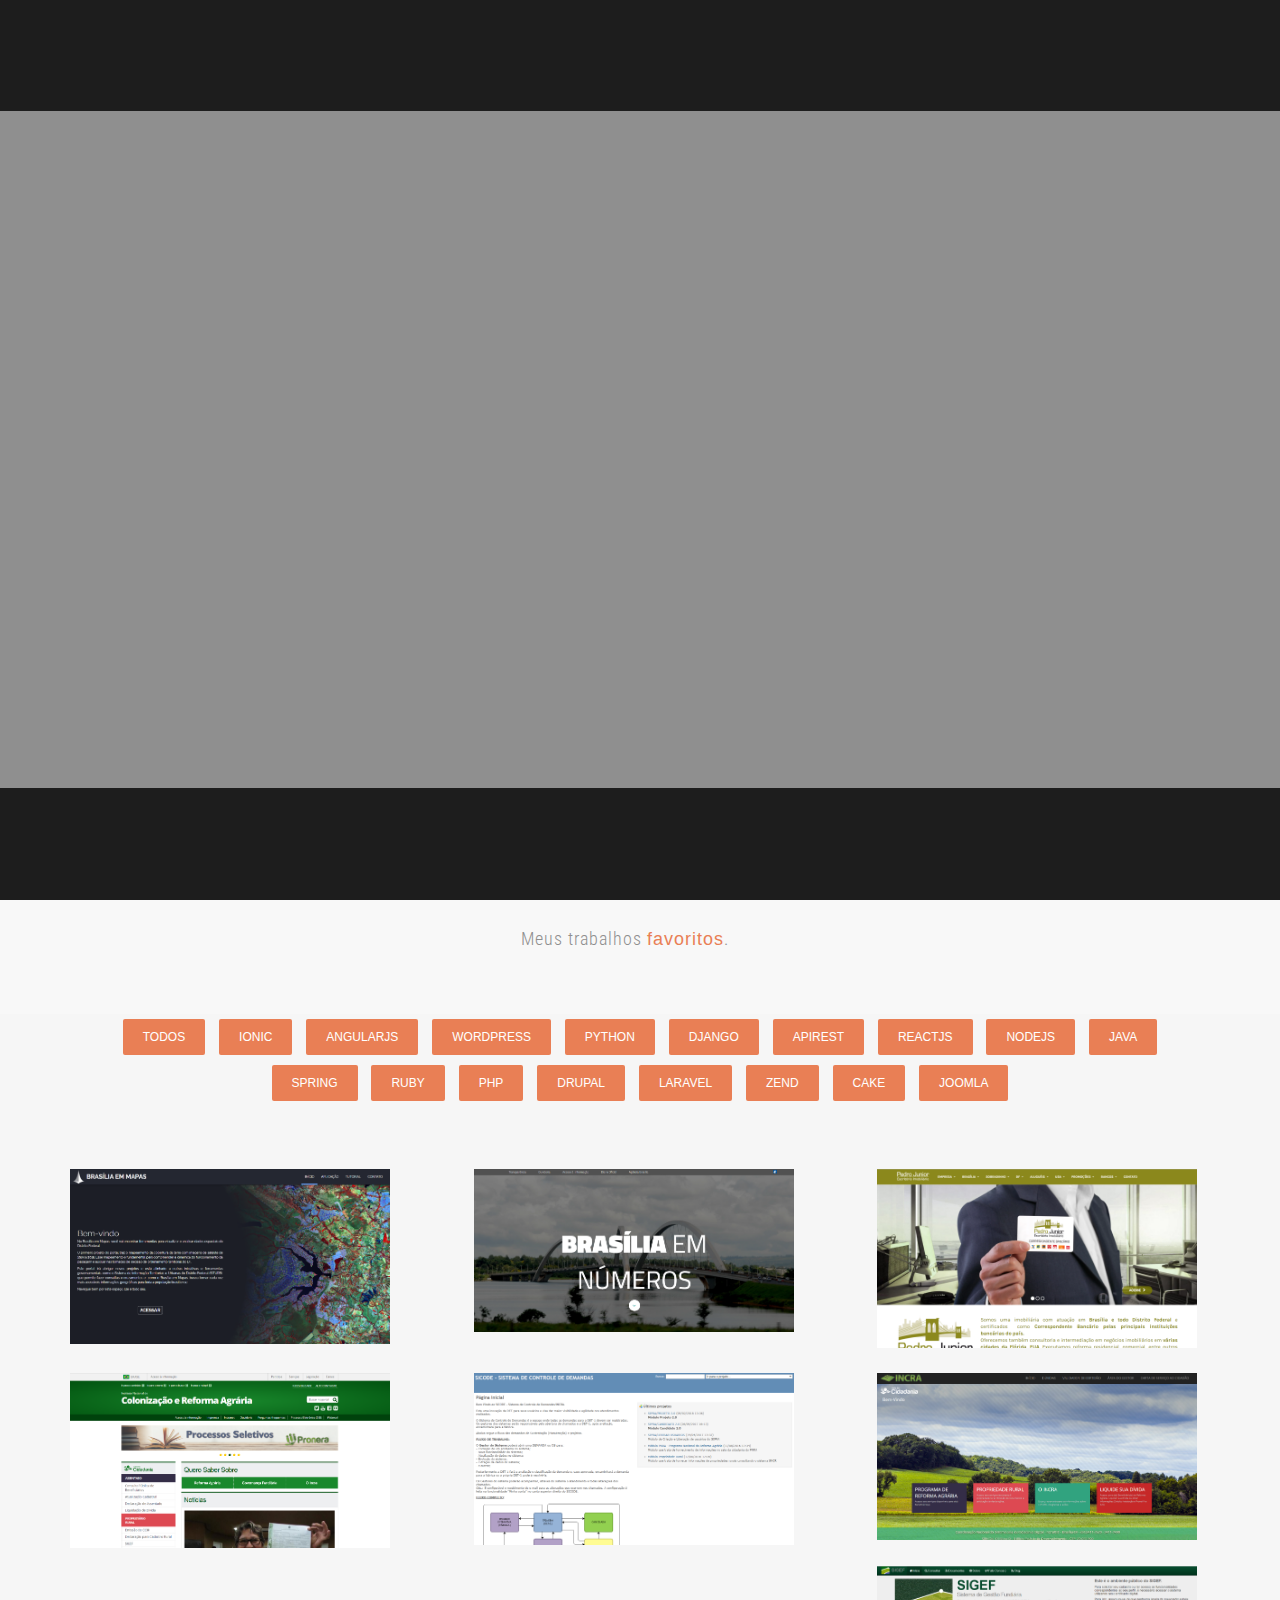
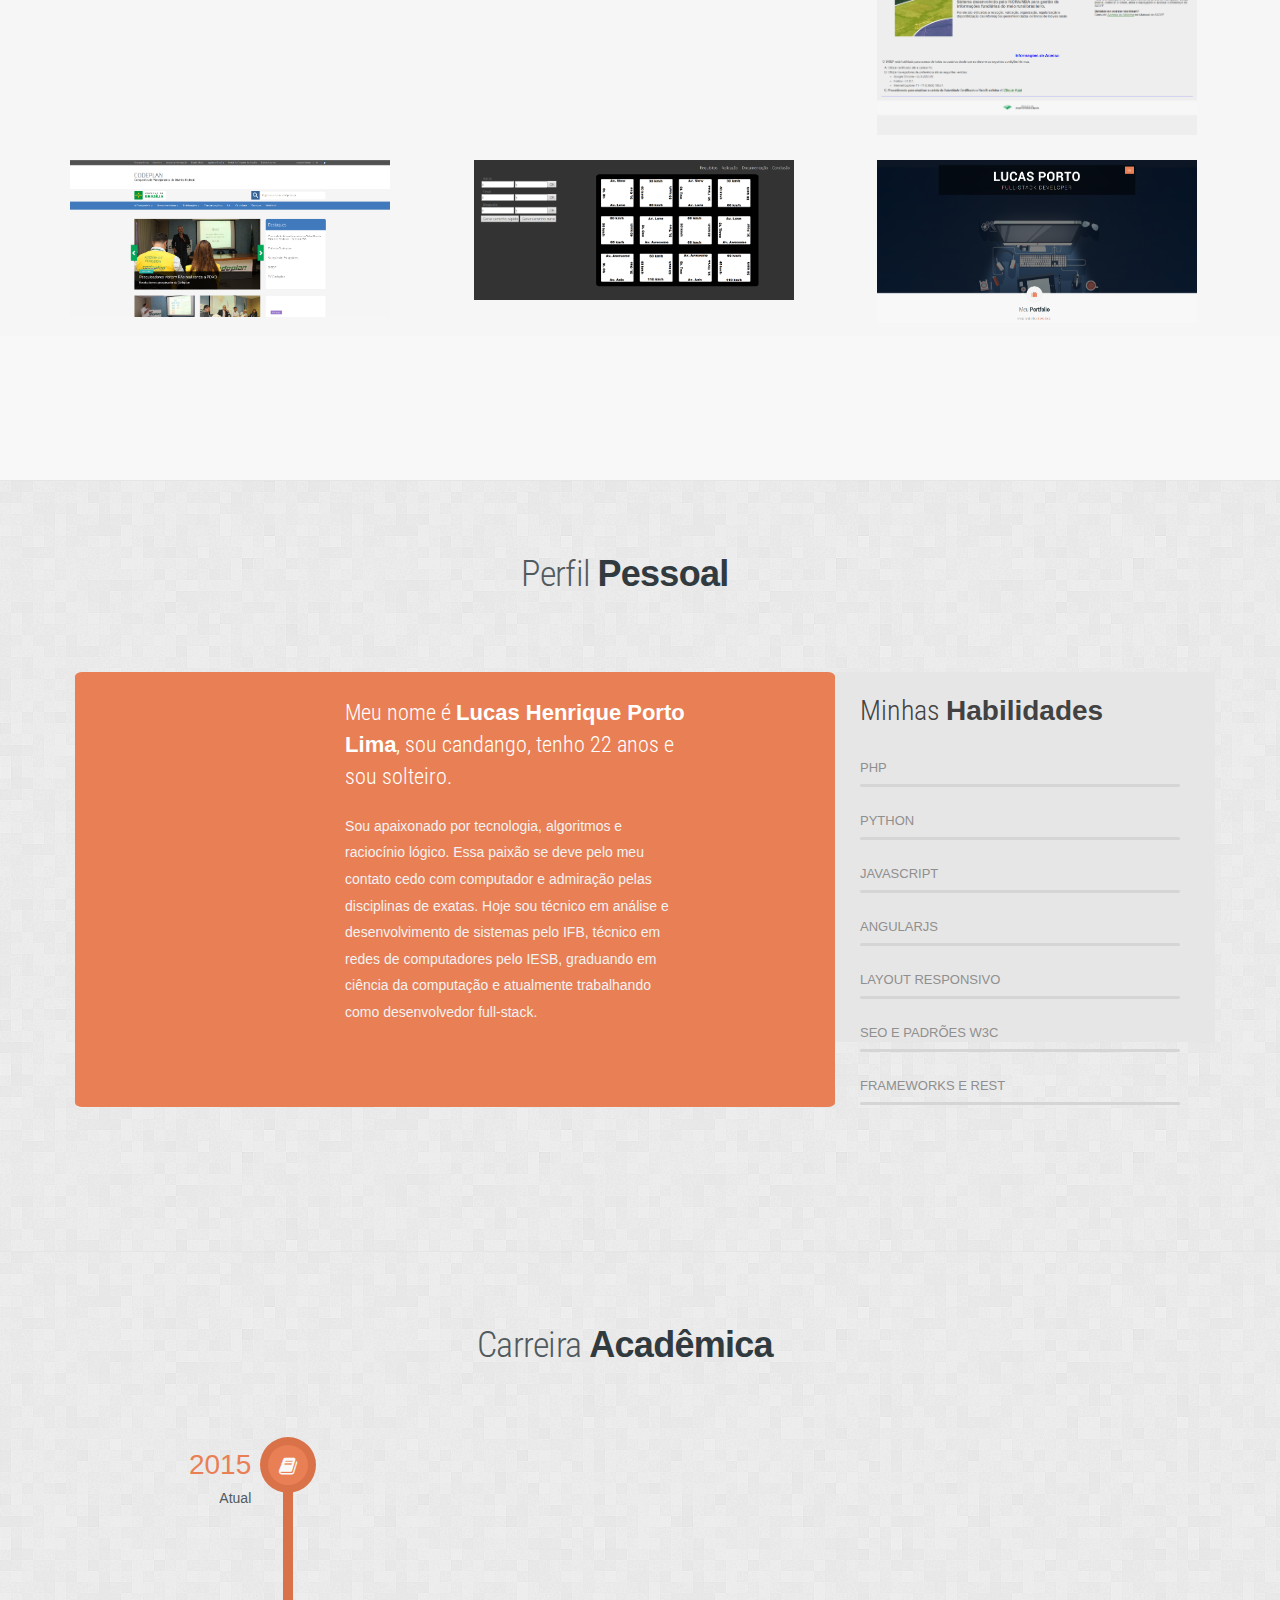
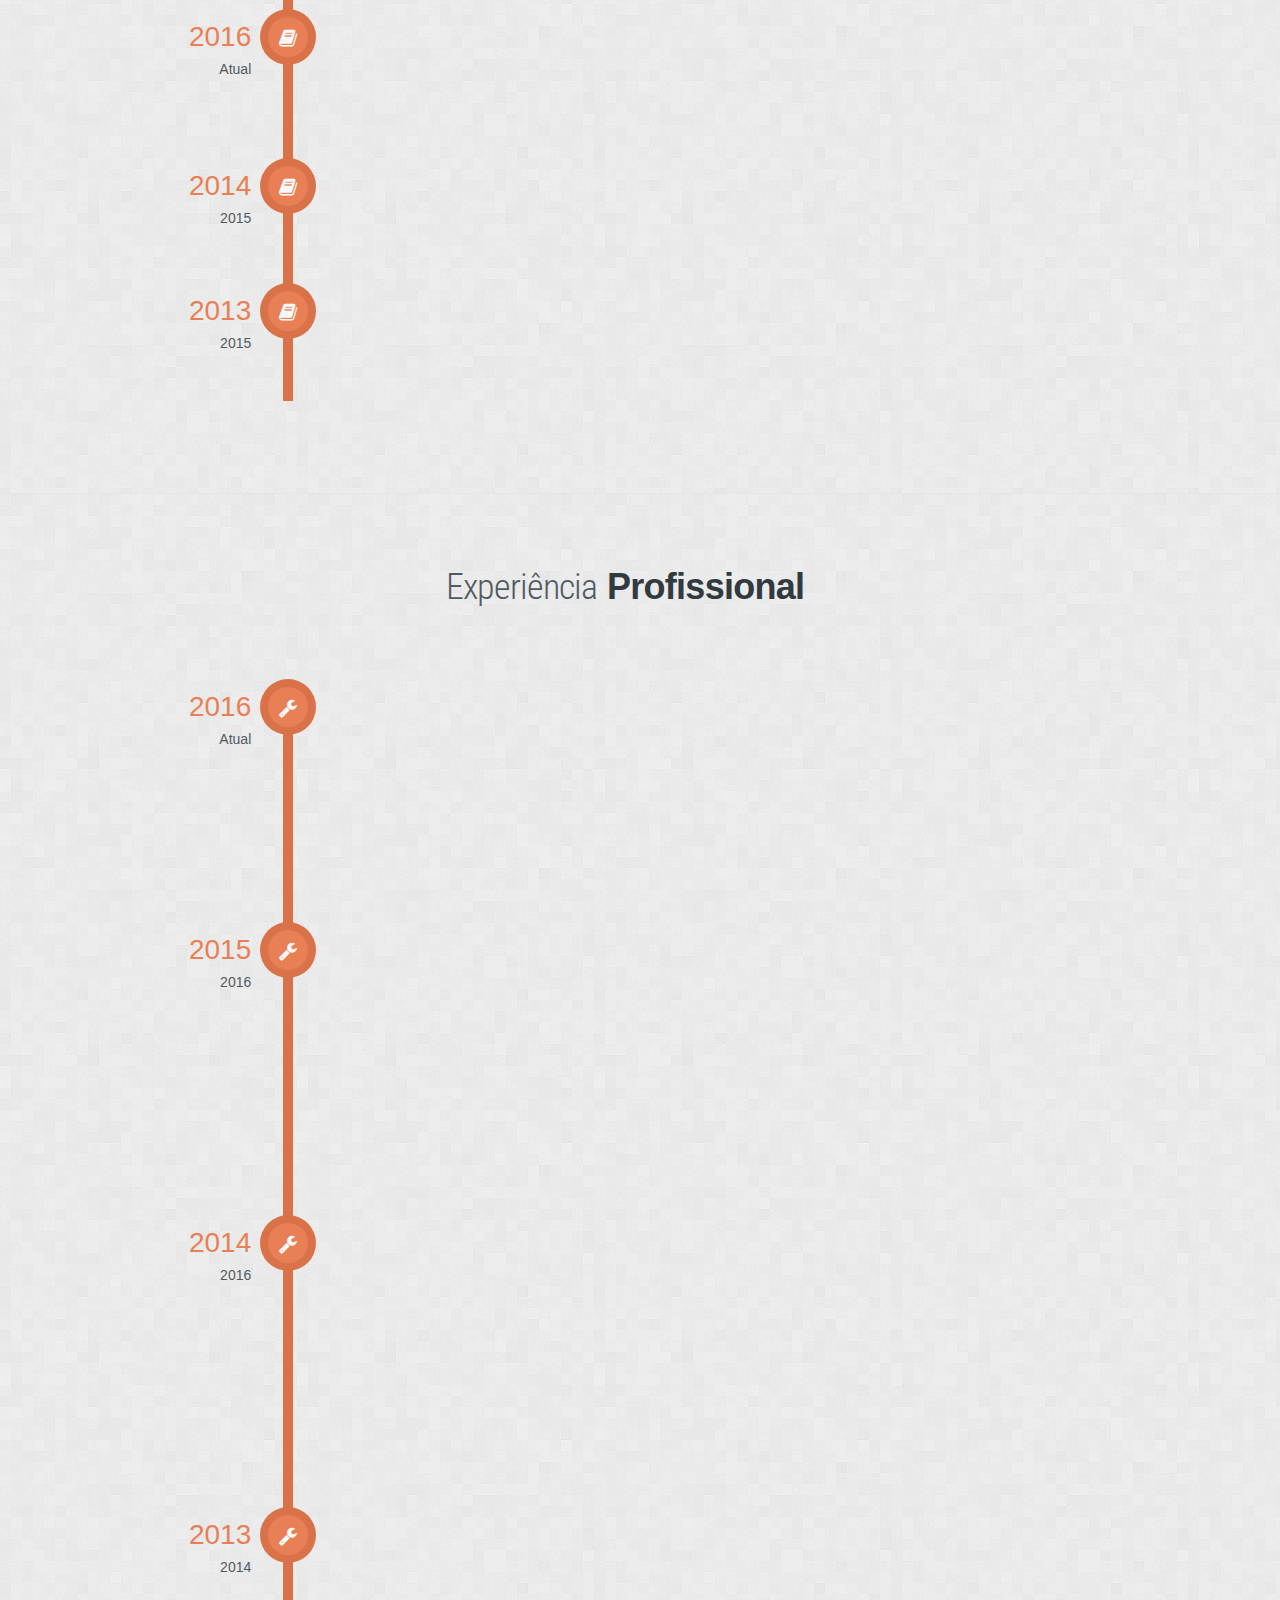
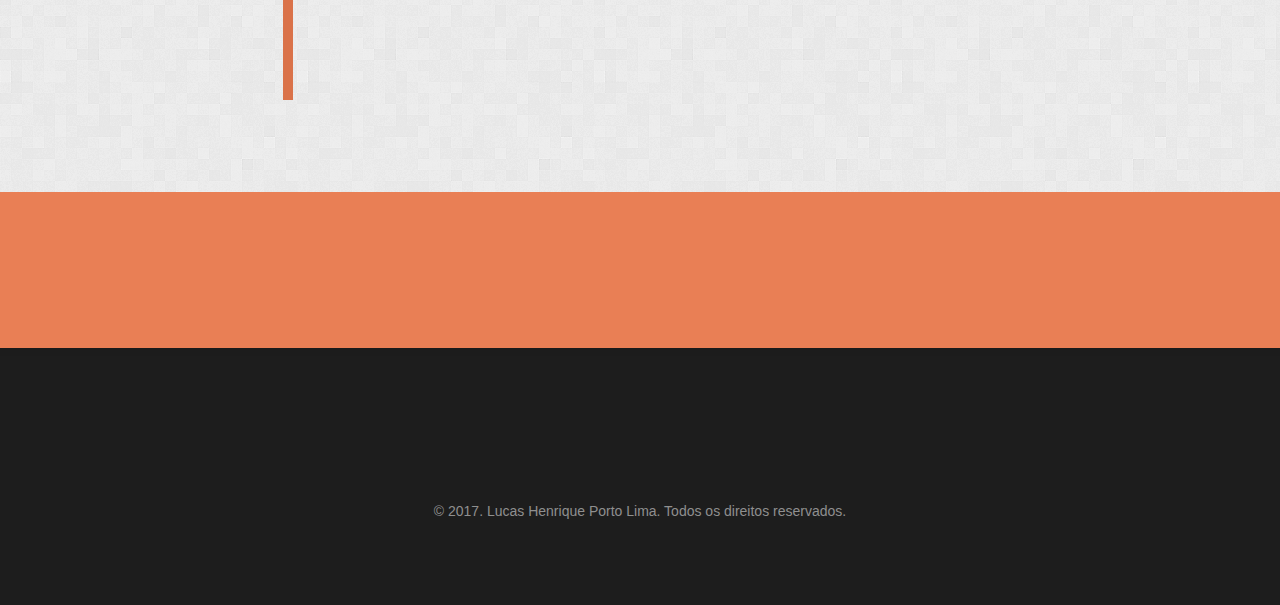
==== commit 868880fe: "novas atualizações" ====
--- a/index.html
+++ b/index.html
@@ -44,20 +44,6 @@
                 <li><a href="#experience"><i class="fa fa-wrench menu_icon"></i>Experiência Profissional</a></li>
                 <li><a href="#contactus"><i class="fa fa-envelope menu_icon"></i>Contato</a></li>
               </ul>
-              <div id="nav-contato">
-                <div class="phone-txt">
-                  <i class="fa fa-phone contact_icon"></i> +55 (61) 99535-2846 <br>
-                  <i class="fa fa-envelope contact_icon"></i>&nbsp;<a href="mailto:lucasportolima@live.com">lucasportolima@live.com</a>
-
-                </div>
-                <div class="clearfix element_from_bottom">
-                  <div class="hi-icon-wrap hi-icon-effect-1 hi-icon-effect-1a">
-                    <div class="hi-icon"><a class="fa fa-instagram foot_icon" href="https://www.instagram.com/lucasporto___/"></a></div>
-                    <div class="hi-icon"><a class="fa fa-facebook foot_icon" href="https://www.facebook.com/LucasHenriquePortoLima"></a></div>
-                    <div class="hi-icon"><a class="fa fa-linkedin foot_icon" href="https://www.linkedin.com/in/lucas-porto-031148125/"></a></div>
-                  </div>
-                </div>
-              </div>
             </nav>
 
 
@@ -280,7 +266,7 @@
                           <div class="col-md-12 clearfix about_mar_left">
 
 
-                            <div class="col-md-8 color_bg padleft0">
+                            <div id="sobre-mim" class="col-md-8 color_bg padleft0">
                               <div class="clr">
                                 <div class="about_img element_fade_in">
                                   <img src="images/logo.PNG" class="img-responsive" alt="Lucas Henrique Porto Lima"/>
@@ -304,49 +290,37 @@
                                   </div>
                                 </li>
                                 <li>
+                                  <div class="progress_heading">Python</div>
+                                  <div class="bar-wrap">
+                                    <span data-width="85"></span>
+                                  </div>
+                                </li> 
+                                <li>
                                   <div class="progress_heading">Javascript</div>
                                   <div class="bar-wrap">
                                     <span data-width="100"></span>
                                   </div>
+                                </li>
+                                <li>
+                                  <div class="progress_heading">AngularJS</div>
+                                  <div class="bar-wrap">
+                                    <span data-width="90"></span>
+                                  </div>
                                 </li> 
+                                <li>
+                                  <div class="progress_heading">Layout Responsivo</div>
+                                  <div class="bar-wrap">
+                                    <span data-width="90"></span>
+                                  </div>
+                                </li>
                               <li>
-                                <div class="progress_heading">HTML5 + CSS3</div>
-                                <div class="bar-wrap">
-                                  <span data-width="100"></span>
-                                </div>
-                              </li>
-                              <li>
-                                <div class="progress_heading">Wordpress</div>
+                                <div class="progress_heading">SEO e Padrões W3C</div>
                                 <div class="bar-wrap">
                                   <span data-width="80"></span>
                                 </div>
                               </li>
                               <li>
-                                <div class="progress_heading">AngularJS</div>
-                                <div class="bar-wrap">
-                                  <span data-width="95"></span>
-                                </div>
-                              </li>
-                              <li>
-                                <div class="progress_heading">PHP</div>
-                                <div class="bar-wrap">
-                                  <span data-width="95"></span>
-                                </div>
-                              </li>
-                              <li>
-                                <div class="progress_heading">Wordpress</div>
-                                <div class="bar-wrap">
-                                  <span data-width="80"></span>
-                                </div>
-                              </li>
-                              <li>
-                                <div class="progress_heading">AngularJS</div>
-                                <div class="bar-wrap">
-                                  <span data-width="95"></span>
-                                </div>
-                              </li>
-                              <li>
-                                <div class="progress_heading">PHP</div>
+                                <div class="progress_heading">Frameworks e REST</div>
                                 <div class="bar-wrap">
                                   <span data-width="95"></span>
                                 </div>
@@ -387,35 +361,36 @@
                           <div class="main">
                             <ul class="cbp_tmtimeline">
                               <li>
-                                <time class="cbp_tmtime"><span>Jun 99</span> <span>Atual</span></time>
+                                <time class="cbp_tmtime"><span>2015</span> <span>Atual</span></time>
                                 <div class="cbp_tmicon"><i class="fa fa-book"></i></div>
                                 <div class="cbp_tmlabel element_from_right">
                                   <h3><span>Ciência da Computação</span> - Instituto de Ensino Superior de Brasília – IESB</h3>
                                   <div class="content-smalltxt">7° Semestre</div>
                                 </div>
                               </li>
+
+                              <li class="pad_top20">
+                                <time class="cbp_tmtime"><span>2016</span> <span>Atual</span></time>
+                                <div class="cbp_tmicon"><i class="fa fa-book"></i></div>
+                                <div class="cbp_tmlabel element_from_right">
+                                  <h3><span>Inglês</span> - Centro Interescolar de Línguas - CIL</h3>
+                                  <div class="content-smalltxt">Avançado</div>
+                                </div>
+                              </li>
                               
+                              <li class="pad_top20">
+                                <time class="cbp_tmtime"><span>2014</span> <span>2015</span></time>
+                                <div class="cbp_tmicon"><i class="fa fa-book"></i></div>
+                                <div class="cbp_tmlabel element_from_right">
+                                  <h3><span>Téc. Redes de Computadores</span> - Instituto de Ensino Superior de Brasília - IESB</h3>
+                                </div>
+                              </li>
+
                               <li>
-                                <time class="cbp_tmtime"><span>Jan 99</span> <span>até Jun 99</span></time>
+                                <time class="cbp_tmtime"><span>2013</span> <span>2015</span></time>
                                 <div class="cbp_tmicon"><i class="fa fa-book"></i></div>
                                 <div class="cbp_tmlabel element_from_right">
                                   <h3><span>Téc. Análise e Desenvolvimento de Sistemas</span> - Instituto Federal de Brasília - IFB</h3>
-                                </div>
-                              </li>
-
-                              <li class="pad_top20">
-                                <time class="cbp_tmtime"><span>Mar 99</span> <span>até Dez 99</span></time>
-                                <div class="cbp_tmicon"><i class="fa fa-book"></i></div>
-                                <div class="cbp_tmlabel element_from_right">
-                                  <h3><span>Téc. Redes de Computadores</span> - Instituto de Ensino Superior de Brasília - IESB</h3>
-                                </div>
-                              </li>
-
-                              <li class="pad_top20">
-                                <time class="cbp_tmtime"><span>Jun 99 </span> <span> até Mar 99</span></time>
-                                <div class="cbp_tmicon"><i class="fa fa-book"></i></div>
-                                <div class="cbp_tmlabel element_from_right">
-                                  <h3><span>Inglês</span> - Centro Interescolar de Línguas - CIL</h3>
                                 </div>
                               </li>
                             </ul>
@@ -452,37 +427,40 @@
                           <div class="main">
                             <ul class="cbp_tmtimeline">
                               <li>
-                                <time class="cbp_tmtime"><span>Jun 99</span> <span>Atual</span></time>
+                                <time class="cbp_tmtime"><span>2016</span> <span>Atual</span></time>
                                 <div class="cbp_tmicon"><i class="fa fa-wrench"></i></div>
                                 <div class="cbp_tmlabel element_from_right">
                                   <h3>Desenvolvedor - <span>Softway Tecnologia</span></h3>
-                                  <p class="pad_top15">Atuação com foco em Desenvolvimento Web, Geoprocessamento e Linux Server Admin; Ajuste, Manutenção de código e entrega de dados utilizando Python e Django framework, PostgreeSQL com PostGIS para o sistema SIGEF; Evolução e manutenção na ferramenta de gestão de demandas (Redmine) utilizando Ruby.</p>
-                                </div>
-                              </li>
-                              
+                                  <p class="pad_top15">Atuação com foco em Desenvolvimento Web, Geoprocessamento e Linux Server Admin; Ajuste, Manutenção de código e entrega de dados utilizando PHP e Python, PostgreeSQL com PostGIS para o sistema SIGEF; Adequação do portal do incra para os padrões W3C; Construções de layouts responsivos; Administração e evolução do CMS Drupal; Evolução e manutenção na ferramenta de gestão de demandas (Redmine) utilizando Ruby.</p>
+                                </div>
+                              </li>
+
                               <li>
-                                <time class="cbp_tmtime"><span>Jan 99</span> <span>até Jun 99</span></time>
+                                <time class="cbp_tmtime"><span>2015</span> <span>2016</span></time>
                                 <div class="cbp_tmicon"><i class="fa fa-wrench"></i></div>
                                 <div class="cbp_tmlabel element_from_right">
                                   <h3>Desenvolvedor - <span>Companhia de Desenvolvimento dos Vales do São Francisco e do Parnaíba - CODEVASF</span></h3>
-                                  <p class="pad_top15">Desenvolvimento WEB com Java e frameworks relacionados; Desenvolvimento de aplicações e implantação de recursos nos sistemas WEB; Interação com ferramentas de desenvolvimento, banco de dados, versionamento e registro de atividades, como: Jenkins, Tortoise SVN, GIT, Eclipse, Putty; Análise e desenvolvimento de querys para consultas em bancos de dados.</p>
+                                  <div class="content-smalltxt">Estágio</div>
+                                  <p class="pad_top15">Desenvolvimento WEB com PHP e frameworks relacionados; Desenvolvimento de aplicações e implantação de recursos nos sistemas WEB; Interação com ferramentas de desenvolvimento, banco de dados, versionamento e registro de atividades, como: Jenkins, Tortoise SVN, GIT; Análise e desenvolvimento de querys para consultas em bancos de dados.</p>
                                 </div>
                               </li>
 
                               <li class="pad_top20">
-                                <time class="cbp_tmtime"><span>Mar 99</span> <span>até Dez 99</span></time>
+                                <time class="cbp_tmtime"><span>2014</span> <span>2016</span></time>
                                 <div class="cbp_tmicon"><i class="fa fa-wrench"></i></div>
                                 <div class="cbp_tmlabel element_from_right">
                                   <h3>Desenvolvedor - <span>Companhia de Planejamento do Distrito Federal – CODEPLAN</span> </h3>
-                                  <p class="pad_top15">Análise de dados e desenvolvimento de sistemas voltados para web como Brasília em Números, Brasília em Mapas utilizando essencialmente Python, PostgreeSQL, Tableau e Javascript. Além de pesquisas voltadas para análise específica de dados espaciais. Criação de interfaces e aplicativos mobile utilizando Ionic.</p>
+                                  <div class="content-smalltxt">Estágio</div>
+                                  <p class="pad_top15">Análise de dados e desenvolvimento de sistemas voltados para web como Brasília em Números, Brasília em Mapas utilizando essencialmente Python e JavaScript, PostgreeSQL e Tableau; Manutenção do portal CODEPLAN utilizando PHP; Pesquisas voltadas para análise específica de dados espaciais; Criação de interfaces e aplicativos mobile utilizando Ionic.</p>
                                 </div>
                               </li>
 
                               <li class="pad_top20">
-                                <time class="cbp_tmtime"><span>Jun 99 </span> <span> até Mar 99</span></time>
+                                <time class="cbp_tmtime"><span>2013</span> <span>2014</span></time>
                                 <div class="cbp_tmicon"><i class="fa fa-wrench"></i></div>
                                 <div class="cbp_tmlabel element_from_right">
                                   <h3>Suporte - <span>Empresa Brasil de Comunicação - EBC </span></h3>
+                                  <div class="content-smalltxt">Estágio</div>
                                   <p class="pad_top15">Montagem, configuração e manutenção de computadores; Manutenção de redes de computadores; Atendimento remoto; Monitoramento de chamado.</p>
                                 </div>
                               </li>
--- a/css/main.css
+++ b/css/main.css
@@ -45,7 +45,7 @@
 }
 
 .cbp-spmenu-vertical1 {
-    width: 15vw;
+    width: 240px;
     height: 100%;
     top: 0;
     z-index: 1000;
@@ -57,26 +57,25 @@
 	margin-top: 25vh;
 }
 
-nav .hi-icon {
-    background: white;
+.content3_heading {
+    width: auto;
+    font-size: 75px;
+    line-height: 70px;
+    font-weight: 700;
+    color: #fff;
+    text-transform: uppercase;
+    letter-spacing: 2px;
+    background: rgba(0,0,0,.5);
+    padding: 40px 20px 20px;
+    text-align: center;
+    margin-top: 141px;
+    margin-bottom: 80px;
 }
 
-nav .phone-txt {
-    font-size: 18px;
-    line-height: 28px;
-    color: #fff;
-    margin-left: 1vw;
+#sobre-mim{
+	border-radius: 1%;
 }
 
-nav .hi-icon-wrap{
-	margin-top: 5vh;
-}
-
-
-nav .hi-icon-effect-1 .hi-icon {
-    background: white;
-    -webkit-transition: background .2s,color .2s;
-    -moz-transition: background .2s,color .2s;
-    -o-transition: background .2s,color .2s;
-    transition: background .2s,color .2s;
+#sobre-mim img{
+	border-radius: 2%;
 }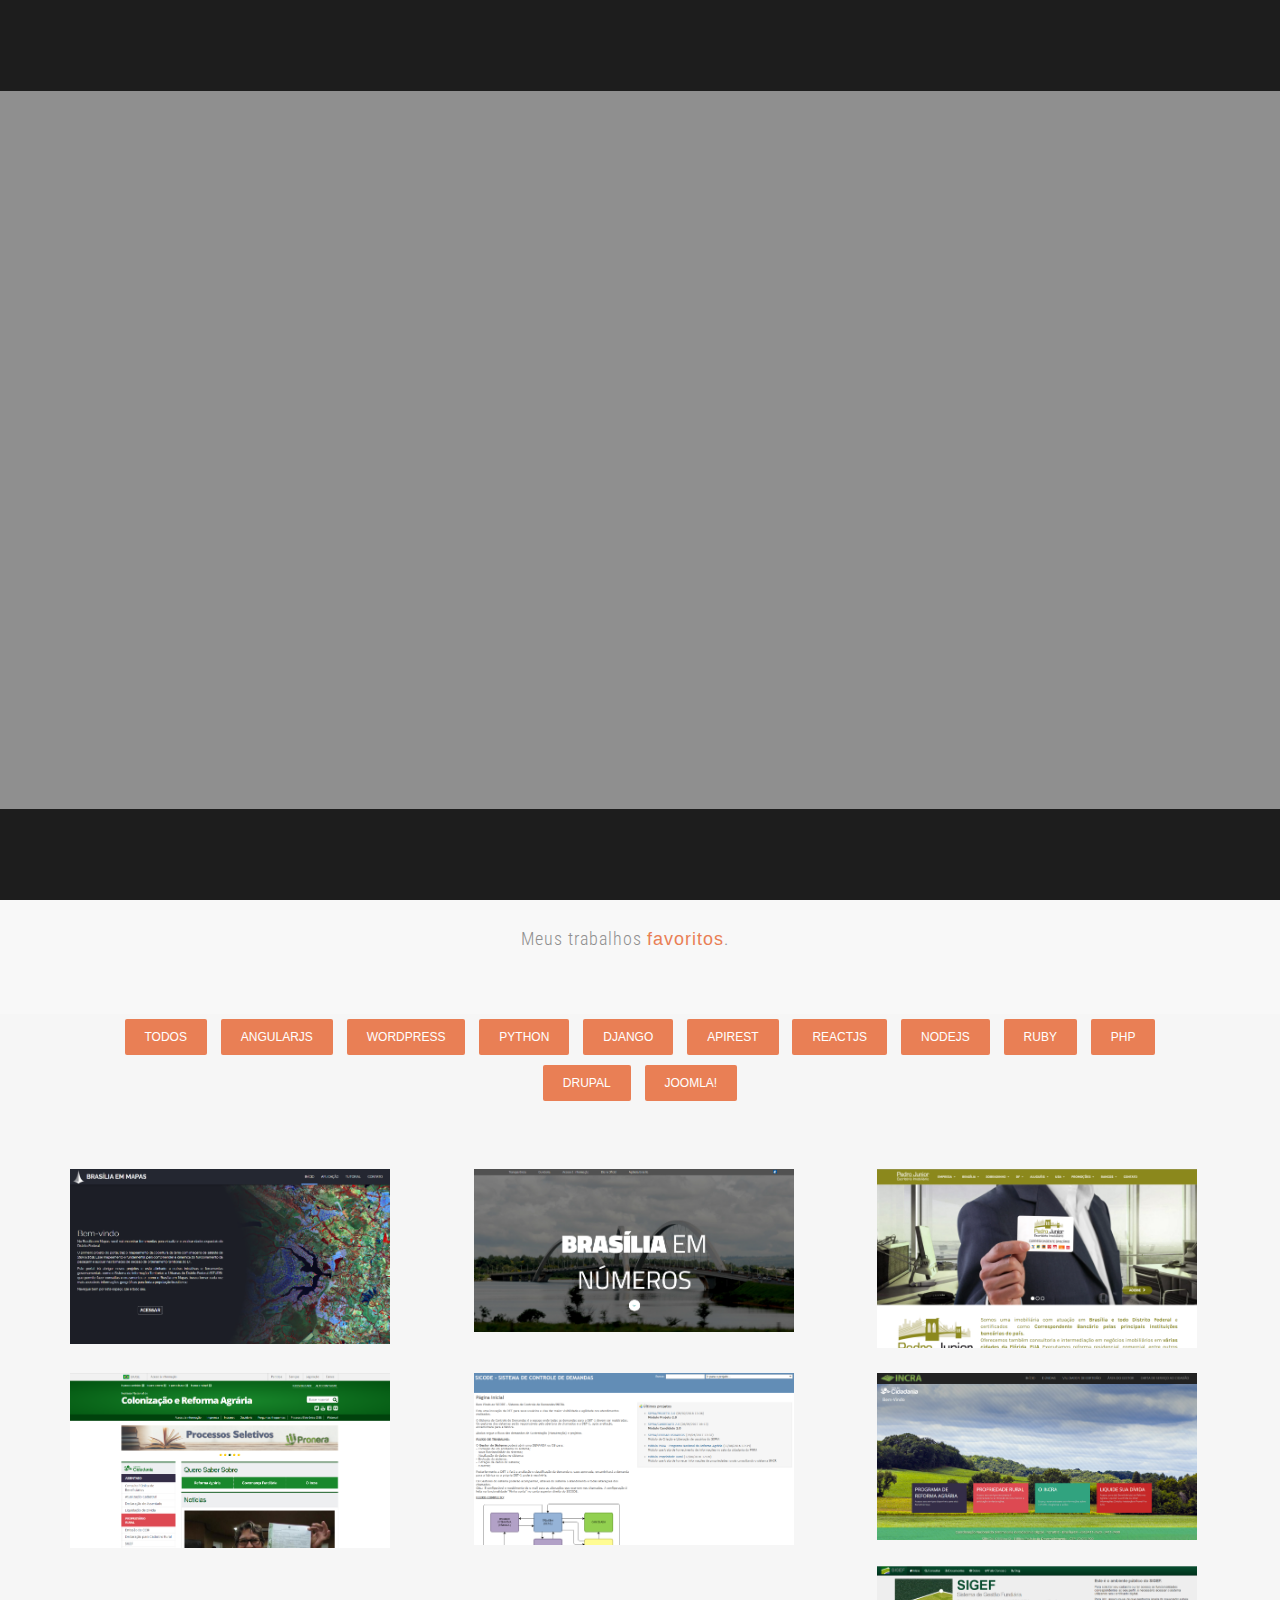
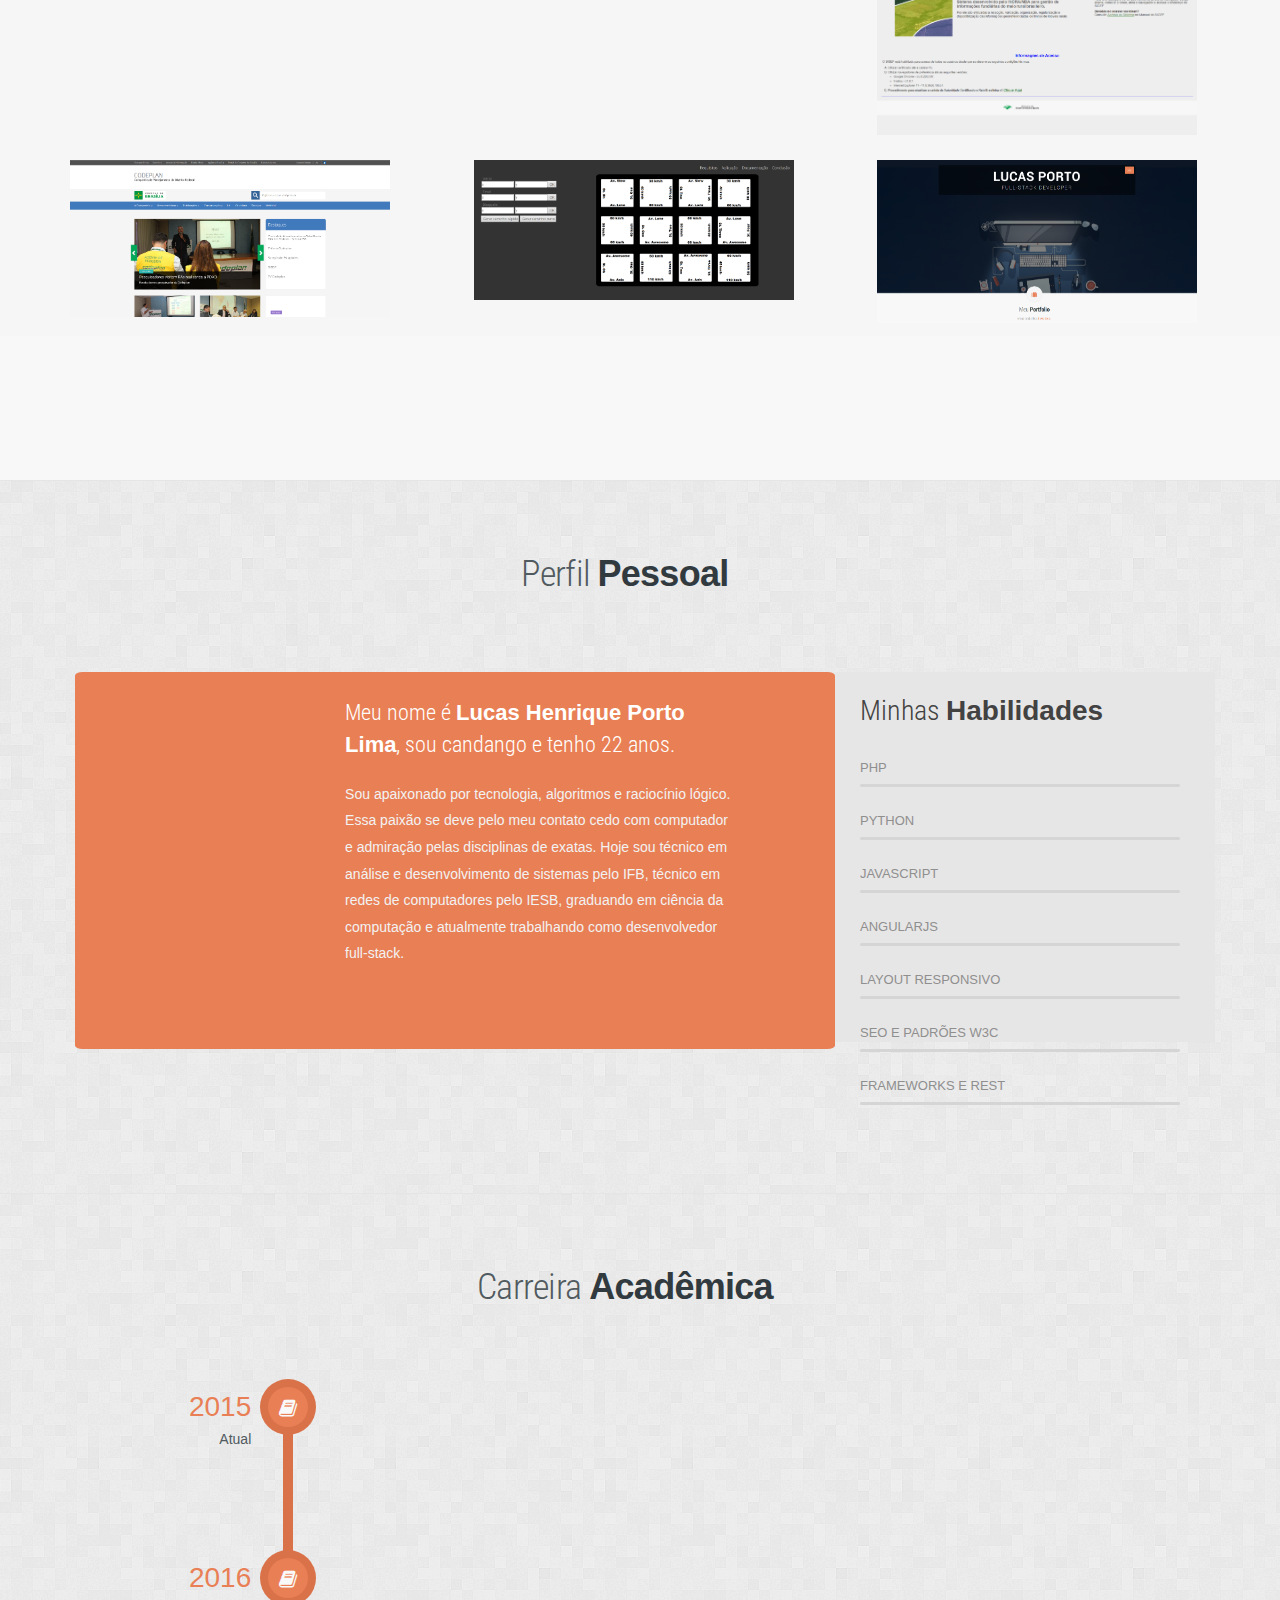
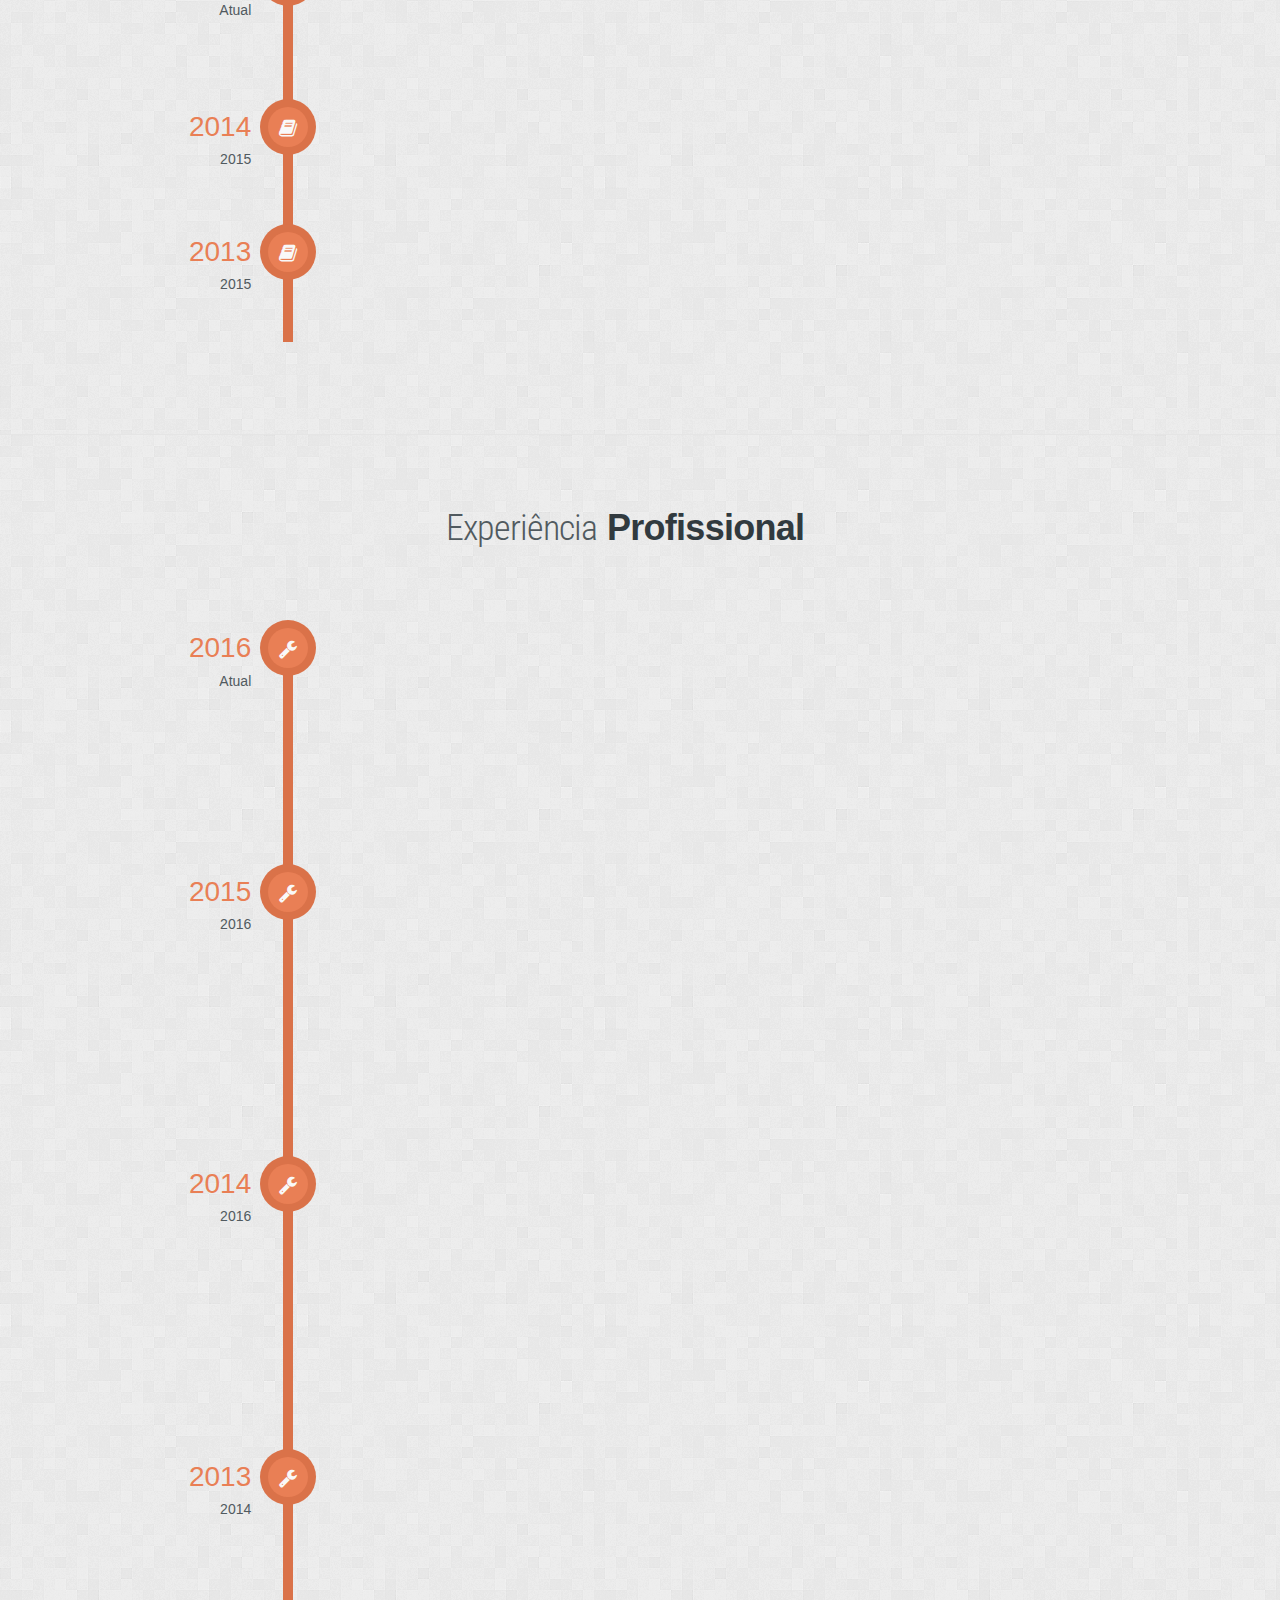
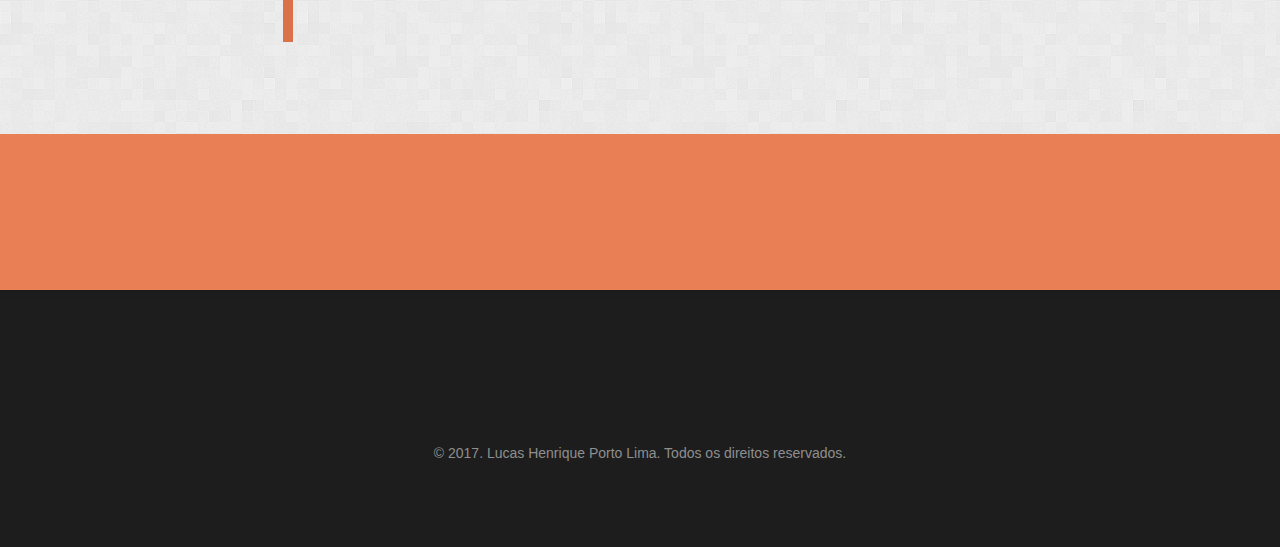
==== commit 38c738f6: "Versão final" ====
--- a/index.html
+++ b/index.html
@@ -4,6 +4,7 @@
   <!--[if IE 8]>         <html class="no-js lt-ie9"> <![endif]-->
   <!--[if gt IE 8]><!--> <html class="no-js"> <!--<![endif]-->
   <head>
+    <meta name="author" content="Lucas Porto">
     <meta http-equiv="Content-Type" content="text/html; charset=UTF-8"/>
     <meta name="description" content="Portfólio de Lucas Henrique Porto Lima, desenvolvedor frontend, web, full-stack. Lucas Porto possui amplo conhecimento em tecnologias frontend e backend." />
     <meta name="keywords" content="Lucas Henrique Porto Lima, HTML, HTML5, CSS, JavaScript, AngularJS, Wordpress, PHP, Meteor, MongoDB, MySQL, Python, Front-End, full-stack" />
@@ -23,17 +24,11 @@
     <link rel="stylesheet" href="https://maxcdn.bootstrapcdn.com/font-awesome/4.4.0/css/font-awesome.min.css"> 
 
     <link href='http://fonts.googleapis.com/css?family=Grand+Hotel|Clicker+Script|Sacramento' rel='stylesheet' type='text/css'>
-          <!--[if lt IE 9]>
-          <script src="http://html5shim.googlecode.com/svn/trunk/html5.js"></script>
-        <![endif]-->
+
 
     <link rel="stylesheet" type="text/css" href="css/main.css"/>
   </head>
       <body class="cbp-spmenu-push">
-          <!--[if lt IE 10]>
-              <p class="browsehappy">You are using an <strong>outdated</strong> browser. Please <a href="http://browsehappy.com/">upgrade your browser</a> to improve your experience.</p>
-            <![endif]-->
-
 
             <nav class="cbp-spmenu cbp-spmenu-vertical1 cbp-spmenu-right" id="cbp-spmenu-s4">
               <a  href="#home"><h2>&#60;Lucas&#62;<br><span>&#60;/Porto&#62;</span></h2></a>
@@ -46,14 +41,10 @@
               </ul>
             </nav>
 
-
-
             <div id="page">
 
-             <div class="main" id="boxed">
-
-          <!-- BANNER STARTS
-            ===============================================================================================-->
+            <div class="main" id="boxed">
+
             <div id="home">
 
               <div class="container">
@@ -82,8 +73,6 @@
                 </div>
                 <!-- Banner End -->
 
-
-
           <!-- PORTFOLIO STARTS
             ===============================================================================================-->
             <div id="port" class="grey_colour">
@@ -108,7 +97,6 @@
                         <!-- Portfolio Filters -->
                         <ul id="filters">
                           <li class="filter" data-filter="all">Todos</li>
-                          <li class="filter" data-filter="ionic">Ionic</li>
                           <li class="filter" data-filter="angular">AngularJS</li>
                           <li class="filter" data-filter="wordpress">Wordpress</li>
                           <li class="filter" data-filter="python">Python</li>
@@ -116,15 +104,10 @@
                           <li class="filter" data-filter="rest">apiREST</li>
                           <li class="filter" data-filter="react">ReactJS</li>
                           <li class="filter" data-filter="node">NodeJS</li>
-                          <li class="filter" data-filter="java">Java</li>
-                          <li class="filter" data-filter="spring">Spring</li>
                           <li class="filter" data-filter="ruby">Ruby</li>
                           <li class="filter" data-filter="php">PHP</li>
                           <li class="filter" data-filter="drupal">Drupal</li>
-                          <li class="filter" data-filter="laravel">Laravel</li>
-                          <li class="filter" data-filter="zend">Zend</li>
-                          <li class="filter" data-filter="cake">Cake</li>
-                          <li class="filter" data-filter="joomla">Joomla</li>
+                          <li class="filter" data-filter="joomla">Joomla!</li>
                         </ul>
                         <!-- End Portfolio Filters -->
                       </div>
@@ -132,102 +115,102 @@
                       <!-- Portfolio Grid -->
                       <ul id="portfolio-grid">
 
+                        <li class="mix angular node rest react mix_all">
+                          <img src="images/bsb_mapas.PNG" alt="Brasília em Mapas">
+                          <a href="http://brasiliaemmapas.mapa.codeplan.df.gov.br/" class="swipebox-isotope" title="Brasília em Mapas">
+                            <div class="project-overlay">
+                              <h3>Brasília em Mapas</h3>
+                              <span class="project-name">Desenvolvimento do front-end; Desenvolvimento da apiREST; Implementação de testes automatizados.</span>
+                            </div>
+                          </a>
+                        </li>
+
                         <li class="mix angular python rest react mix_all">
-                          <img src="images/bsb_mapas.PNG" alt="">
-                          <a href="http://brasiliaemmapas.mapa.codeplan.df.gov.br/" class="swipebox-isotope" title="Brasília em mapas">
-                            <div class="project-overlay">
-                              <h3>Brasília em Mapas</h3>
-                              <span class="project-name">Desenvolvimento do site</span>
-                            </div>
-                          </a>
-                        </li>
-
-                        <li class="mix angular node rest react mix_all">
-                          <img src="images/bsb_numeros.PNG" alt="">
+                          <img src="images/bsb_numeros.PNG" alt="Brasília em números">
                           <a href="http://brasiliaemnumeros.codeplan.df.gov.br/" class="swipebox-isotope" title="Brasília em números">
                             <div class="project-overlay">
                               <h3>Brasília em Números</h3>
-                              <span class="project-name">Desenvolvimento do site</span>
+                              <span class="project-name">Desenvolvimento do front-end.</span>
+                            </div>
+                          </a>
+                        </li>
+
+                        <li class="mix php joomla mix_all">
+                          <img src="images/imobiliaria.PNG" alt="Pedro Junior Imoveis">
+                          <a href="https://pedrojuniorimoveis.com.br/" class="swipebox-isotope" title="Pedro Junior Imoveis">
+                            <div class="project-overlay">
+                              <h3>Pedro Junior Imóveis</h3>
+                              <span class="project-name">Administração do CMS; Manutenções evolutivas e de correção no front-end e no back-end.</span>
+                            </div>
+                          </a>
+                        </li>
+
+                        <li class="mix drupal php mix_all">
+                          <img src="images/incra.PNG" alt="Portal Incra">
+                          <a href="http://www.incra.gov.br/" class="swipebox-isotope" title="Portal Incra">
+                            <div class="project-overlay">
+                              <h3>Portal Incra</h3>
+                              <span class="project-name">Administração do CMS; Manutenções evolutivas e de correção; Adequação aos padrões W3C; Implementação de layouts responsivos.</span>
+                            </div>
+                          </a>
+                        </li>
+
+                        <li class="mix ruby mix_all">
+                          <img src="images/redmine.PNG" alt="Redmine">
+                          <a href="http://sicode.incra.gov.br/" class="swipebox-isotope" title="Redmine">
+                            <div class="project-overlay">
+                              <h3>Redmine</h3>
+                              <span class="project-name">Manutenções evolutivas e de correção no back-end; Implementação de testes automatizados.</span>
+                            </div>
+                          </a>
+                        </li>
+
+                        <li class="mix node angular rest react mix_all">
+                          <img src="images/sala.PNG" alt="Sala da Cidadania">
+                          <a href="http://saladacidadania.incra.gov.br/" class="swipebox-isotope" title="Sala da Cidadania">
+                            <div class="project-overlay">
+                              <h3>Sala da Cidadania</h3>
+                              <span class="project-name">Manutenções evolutivas e de correção no front-end.</span>
+                            </div>
+                          </a>
+                        </li>
+
+                        <li class="mix python rest django angular mix_all">
+                          <img src="images/sigef.PNG" alt="Sigef">
+                          <a href="http://sigef.incra.gov.br/" class="swipebox-isotope" title="Sigef">
+                            <div class="project-overlay">
+                              <h3>Sigef</h3>
+                              <span class="project-name">Manutenções evolutivas e de correção no front-end e no back-end; Sustentação da aplicação; Análise espacial de dados geográficos; Implementação de testes automatizados.</span>
                             </div>
                           </a>
                         </li>
 
                         <li class="mix php wordpress mix_all">
-                          <img src="images/imobiliaria.PNG" alt="">
-                          <a href="http://futuring.com.br" class="swipebox-isotope" title="Futuring">
-                            <div class="project-overlay">
-                              <h3>Brasília em Mapas</h3>
-                              <span class="project-name">Desenvolvimento do site</span>
-                            </div>
-                          </a>
-                        </li>
-
-                        <li class="mix drupal php mix_all">
-                          <img src="images/incra.PNG" alt="">
-                          <a href="http://futuring.com.br" class="swipebox-isotope" title="Futuring">
-                            <div class="project-overlay">
-                              <h3>Brasília em Mapas</h3>
-                              <span class="project-name">Desenvolvimento do site</span>
-                            </div>
-                          </a>
-                        </li>
-
-                        <li class="mix ruby mix_all">
-                          <img src="images/redmine.PNG" alt="">
-                          <a href="http://futuring.com.br" class="swipebox-isotope" title="Futuring">
-                            <div class="project-overlay">
-                              <h3>Brasília em Mapas</h3>
-                              <span class="project-name">Desenvolvimento do site</span>
-                            </div>
-                          </a>
-                        </li>
-
-                        <li class="mix node angular rest react mix_all">
-                          <img src="images/sala.PNG" alt="">
-                          <a href="http://futuring.com.br" class="swipebox-isotope" title="Futuring">
-                            <div class="project-overlay">
-                              <h3>Brasília em Mapas</h3>
-                              <span class="project-name">Desenvolvimento do site</span>
-                            </div>
-                          </a>
-                        </li>
-
-                        <li class="mix python rest django angular mix_all">
-                          <img src="images/sigef.PNG" alt="">
-                          <a href="http://futuring.com.br" class="swipebox-isotope" title="Futuring">
-                            <div class="project-overlay">
-                              <h3>Brasília em Mapas</h3>
-                              <span class="project-name">Desenvolvimento do site</span>
-                            </div>
-                          </a>
-                        </li>
-
-                        <li class="mix python rest django angular mix_all">
-                          <img src="images/codeplan.PNG" alt="">
+                          <img src="images/codeplan.PNG" alt="Portal CODEPLAN">
                           <a href="http://www.codeplan.df.gov.br/" class="swipebox-isotope" title="CODEPLAN">
                             <div class="project-overlay">
-                              <h3>CODEPLAN</h3>
-                              <span class="project-name">Desenvolvimento do site</span>
-                            </div>
-                          </a>
-                        </li>
-
-                        <li class="mix python rest django angular mix_all">
-                          <img src="images/dijkstra.PNG" alt="">
-                          <a href="http://futuring.com.br" class="swipebox-isotope" title="Futuring">
-                            <div class="project-overlay">
-                              <h3>Brasília em Mapas</h3>
-                              <span class="project-name">Desenvolvimento do site</span>
-                            </div>
-                          </a>
-                        </li>
-
-                        <li class="mix python rest django angular mix_all">
-                          <img src="images/lucas.PNG" alt="">
-                          <a href="http://futuring.com.br" class="swipebox-isotope" title="Futuring">
-                            <div class="project-overlay">
-                              <h3>Brasília em Mapas</h3>
-                              <span class="project-name">Desenvolvimento do site</span>
+                              <h3>Portal CODEPLAN</h3>
+                              <span class="project-name">Administração do CMS;</span>
+                            </div>
+                          </a>
+                        </li>
+
+                        <li class="mix python rest angular mix_all">
+                          <img src="images/dijkstra.PNG" alt="dijkstra">
+                          <a href="#" class="swipebox-isotope" title="dijkstra">
+                            <div class="project-overlay">
+                              <h3>Busca pelo menor caminho (Dijkstra)</h3>
+                              <span class="project-name">Implementação do algoritmo de dijkstra; Desenvolvimento do front-end; Desenvolvimento da apiREST.</span>
+                            </div>
+                          </a>
+                        </li>
+
+                        <li class="mix php mix_all">
+                          <img src="images/lucas.PNG" alt="Portfolio Lucas">
+                          <a href="https://lucasportolima.github.io/" class="swipebox-isotope" title="Portfolio Lucas">
+                            <div class="project-overlay">
+                              <h3>Portfolio Lucas</h3>
+                              <span class="project-name">Desenvolvimento do front-end.</span>
                             </div>
                           </a>
                         </li>
@@ -272,7 +255,7 @@
                                   <img src="images/logo.PNG" class="img-responsive" alt="Lucas Henrique Porto Lima"/>
                                 </div>
                                 <div class="about_content about-text1">
-                                  <div class="about-title">Meu nome é <span>Lucas Henrique Porto Lima</span>, sou candango, tenho 22 anos e sou solteiro.</div>
+                                  <div class="about-title">Meu nome é <span>Lucas Henrique Porto Lima</span>, sou candango e tenho 22 anos.</div>
                                   <p>Sou apaixonado por tecnologia, algoritmos e raciocínio lógico. Essa paixão se deve pelo meu contato cedo com computador e admiração pelas disciplinas de exatas. Hoje sou técnico em análise e desenvolvimento de sistemas pelo IFB, técnico em redes de computadores pelo IESB, graduando em ciência da computação e atualmente trabalhando como desenvolvedor full-stack.</p>
                                 </div>
                               </div>
@@ -335,7 +318,6 @@
                   </div></div>
                   <!-- About me end -->
 
-
           <!-- STUDY EXPERIENCE  STARTS
             ===============================================================================================-->
             <div class="gray_bg" id="study">
@@ -400,7 +382,6 @@
                       <div class="pad_top50">&nbsp;</div>
                     </div>
                   </div>
-
 
           <!-- WORK EXPERIENCE  STARTS
             ===============================================================================================-->
@@ -494,9 +475,6 @@
           </div>
         </div>
 
-
-        <!--blog_bg close-->
-
         <div class="footer_bg">
           <div class="container">
             <div class="row">
@@ -505,6 +483,7 @@
                   <div class="hi-icon"><a class="fa fa-instagram foot_icon" href="https://www.instagram.com/lucasporto___/"></a></div>
                   <div class="hi-icon"><a class="fa fa-facebook foot_icon" href="https://www.facebook.com/LucasHenriquePortoLima"></a></div>
                   <div class="hi-icon"><a class="fa fa-linkedin foot_icon" href="https://www.linkedin.com/in/lucas-porto-031148125/"></a></div>
+                  <div class="hi-icon"><a class="fa fa-github foot_icon" href="https://github.com/lucasportolima"></a></div>
                 </div>
               </div>
               <div class="pad_top20 clearfix copyright">&copy; 2017. Lucas Henrique Porto Lima. Todos os direitos reservados.</div>
--- a/css/main.css
+++ b/css/main.css
@@ -45,7 +45,7 @@
 }
 
 .cbp-spmenu-vertical1 {
-    width: 240px;
+    width: 270px;
     height: 100%;
     top: 0;
     z-index: 1000;
@@ -78,4 +78,26 @@
 
 #sobre-mim img{
 	border-radius: 2%;
+}
+
+.about-text1 p {
+    color: #f2f2f2 !important;
+    line-height: 1.9;
+    margin: 20px 0;
+    width: 43vh;
+}
+
+.img-responsive {
+    display: block;
+    height: 40vh;
+    max-width: 100%;
+    margin: 0 auto;
+}
+
+.project-overlay h3{
+	margin-top: -15%;
+}
+
+.project-overlay span{
+	margin-top: -15%;
 }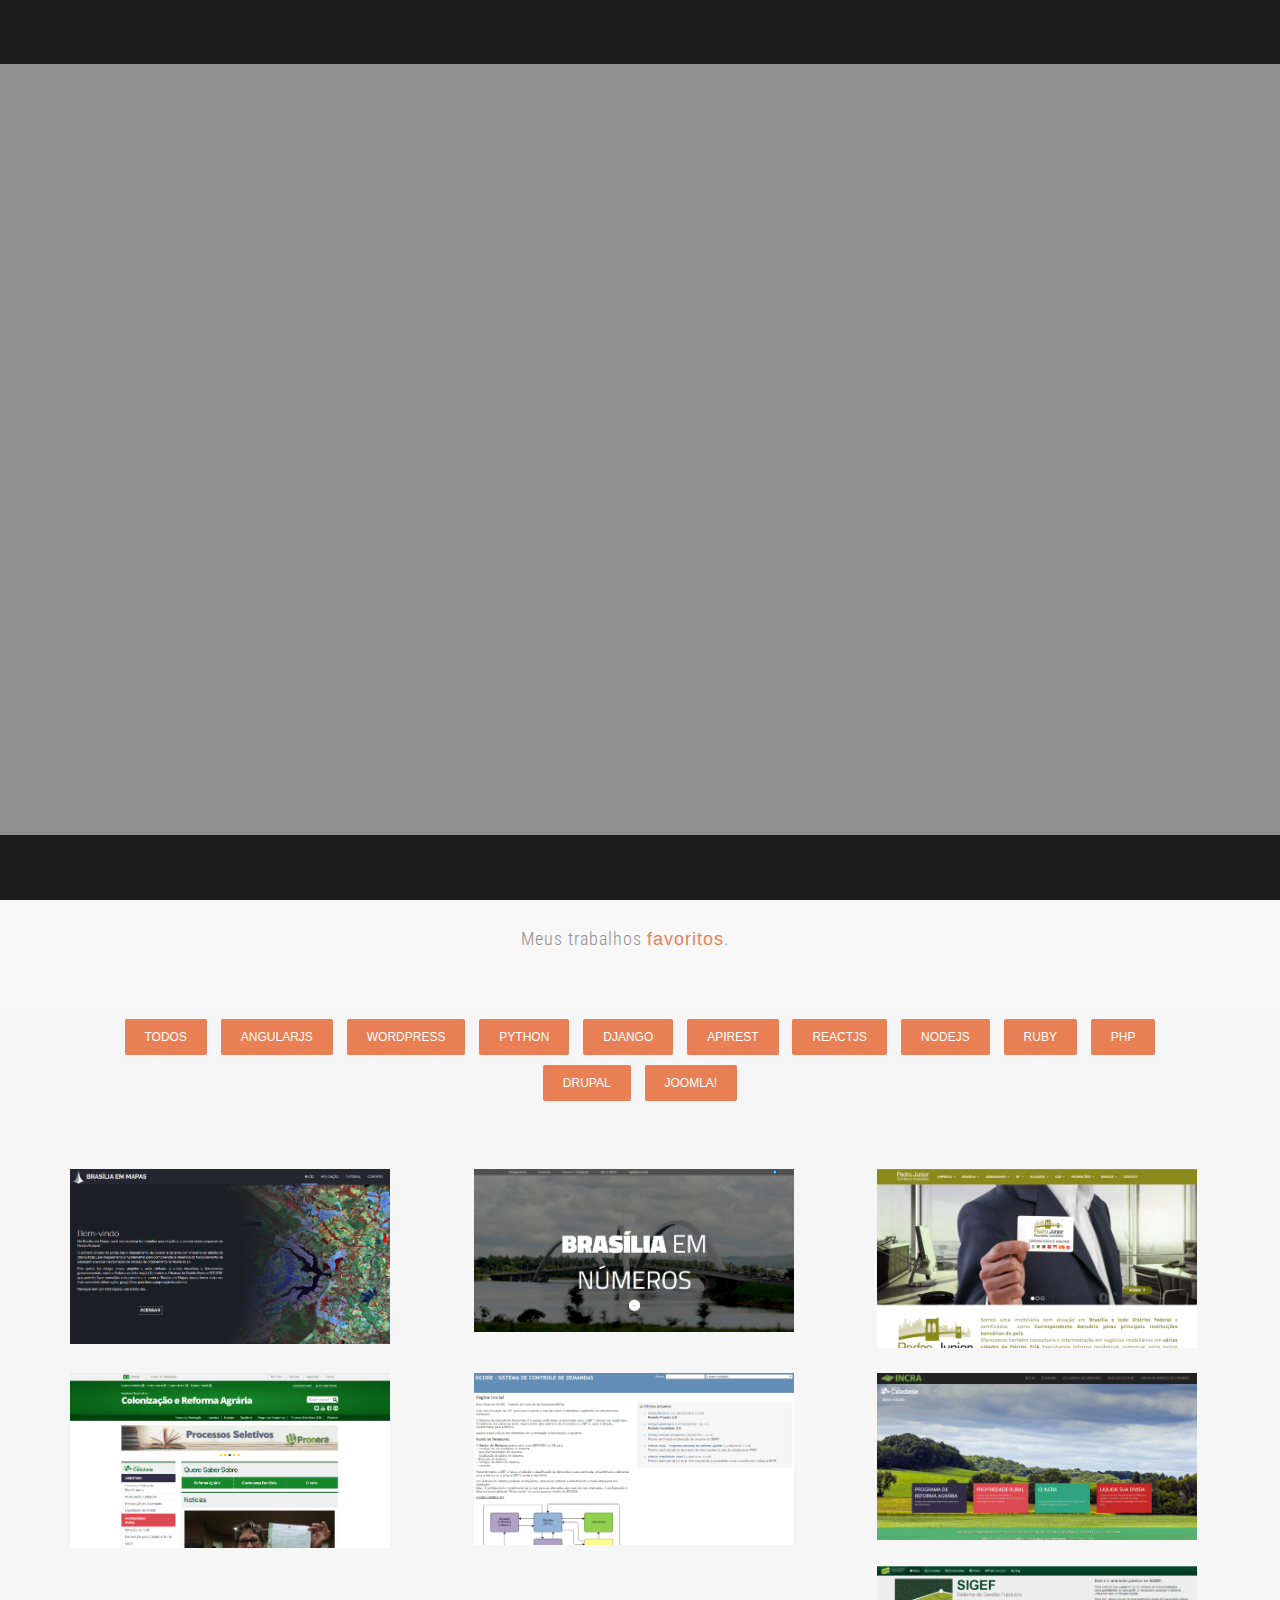
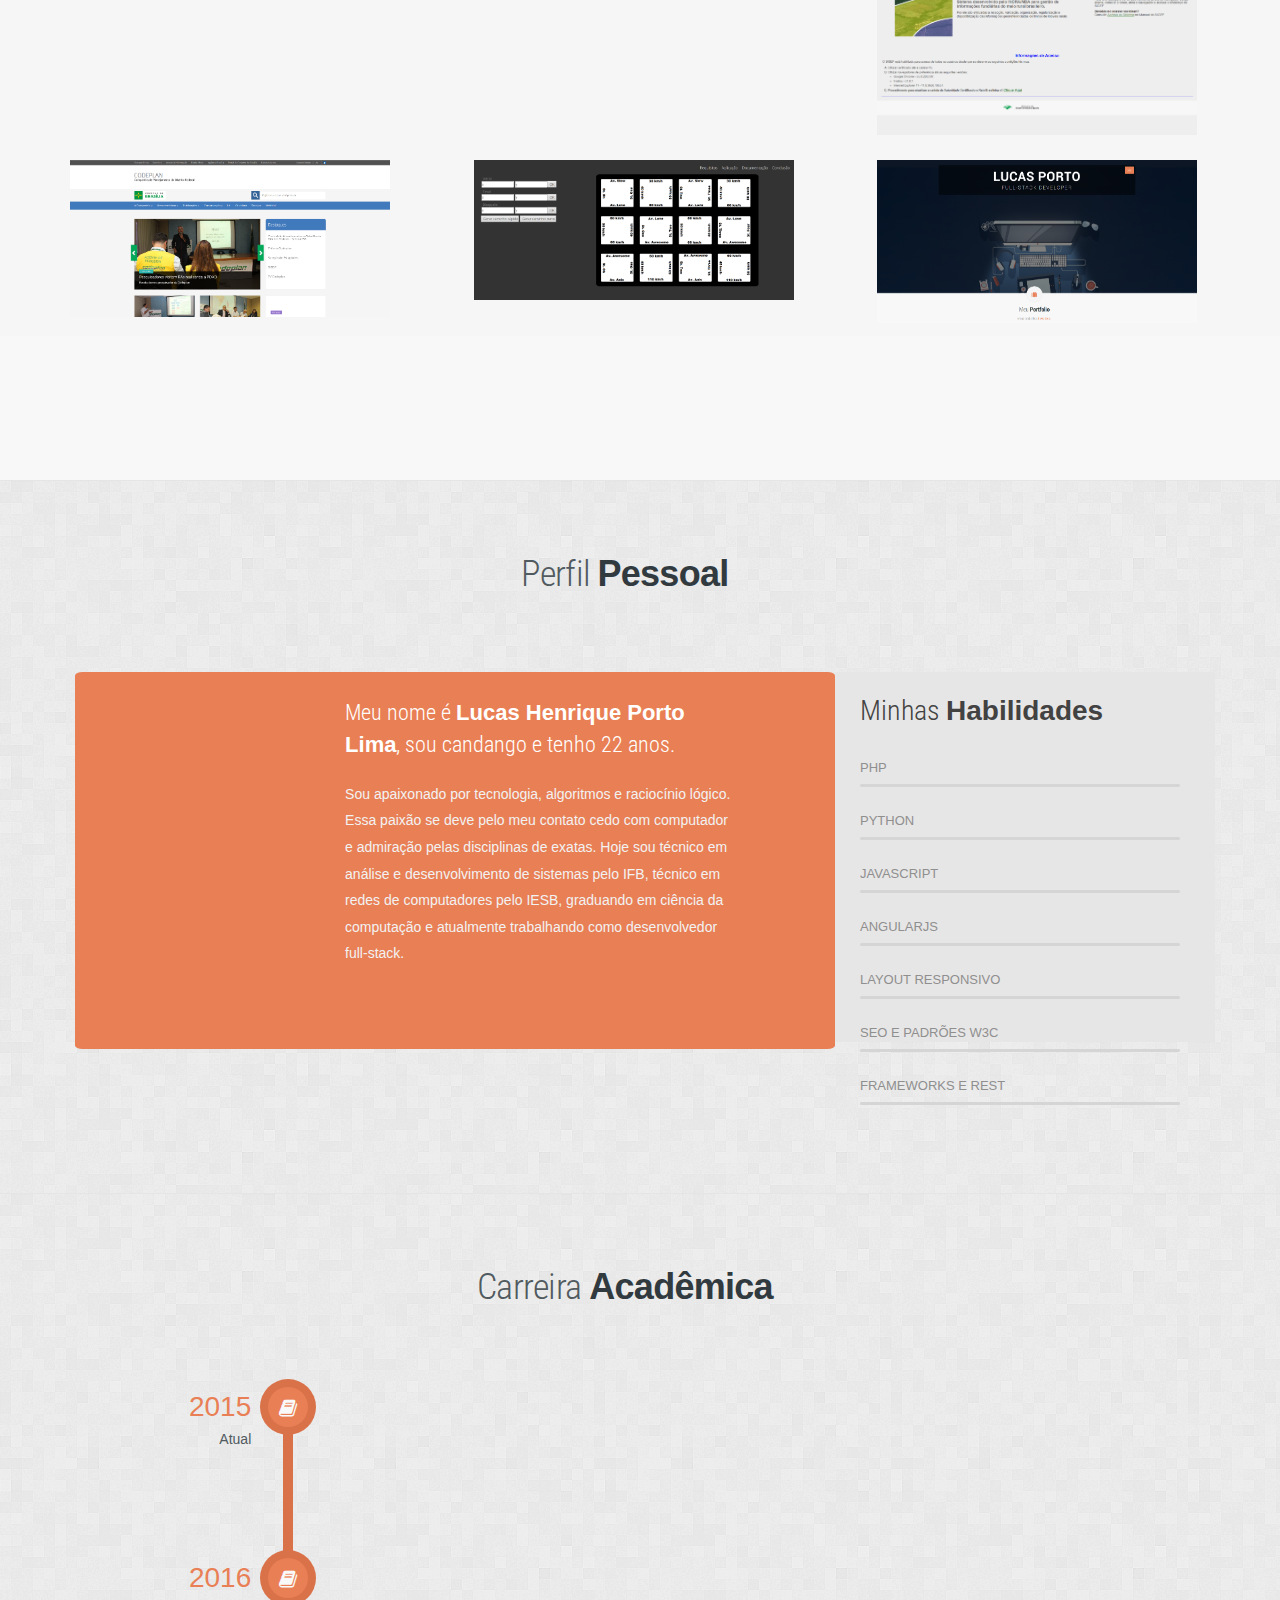
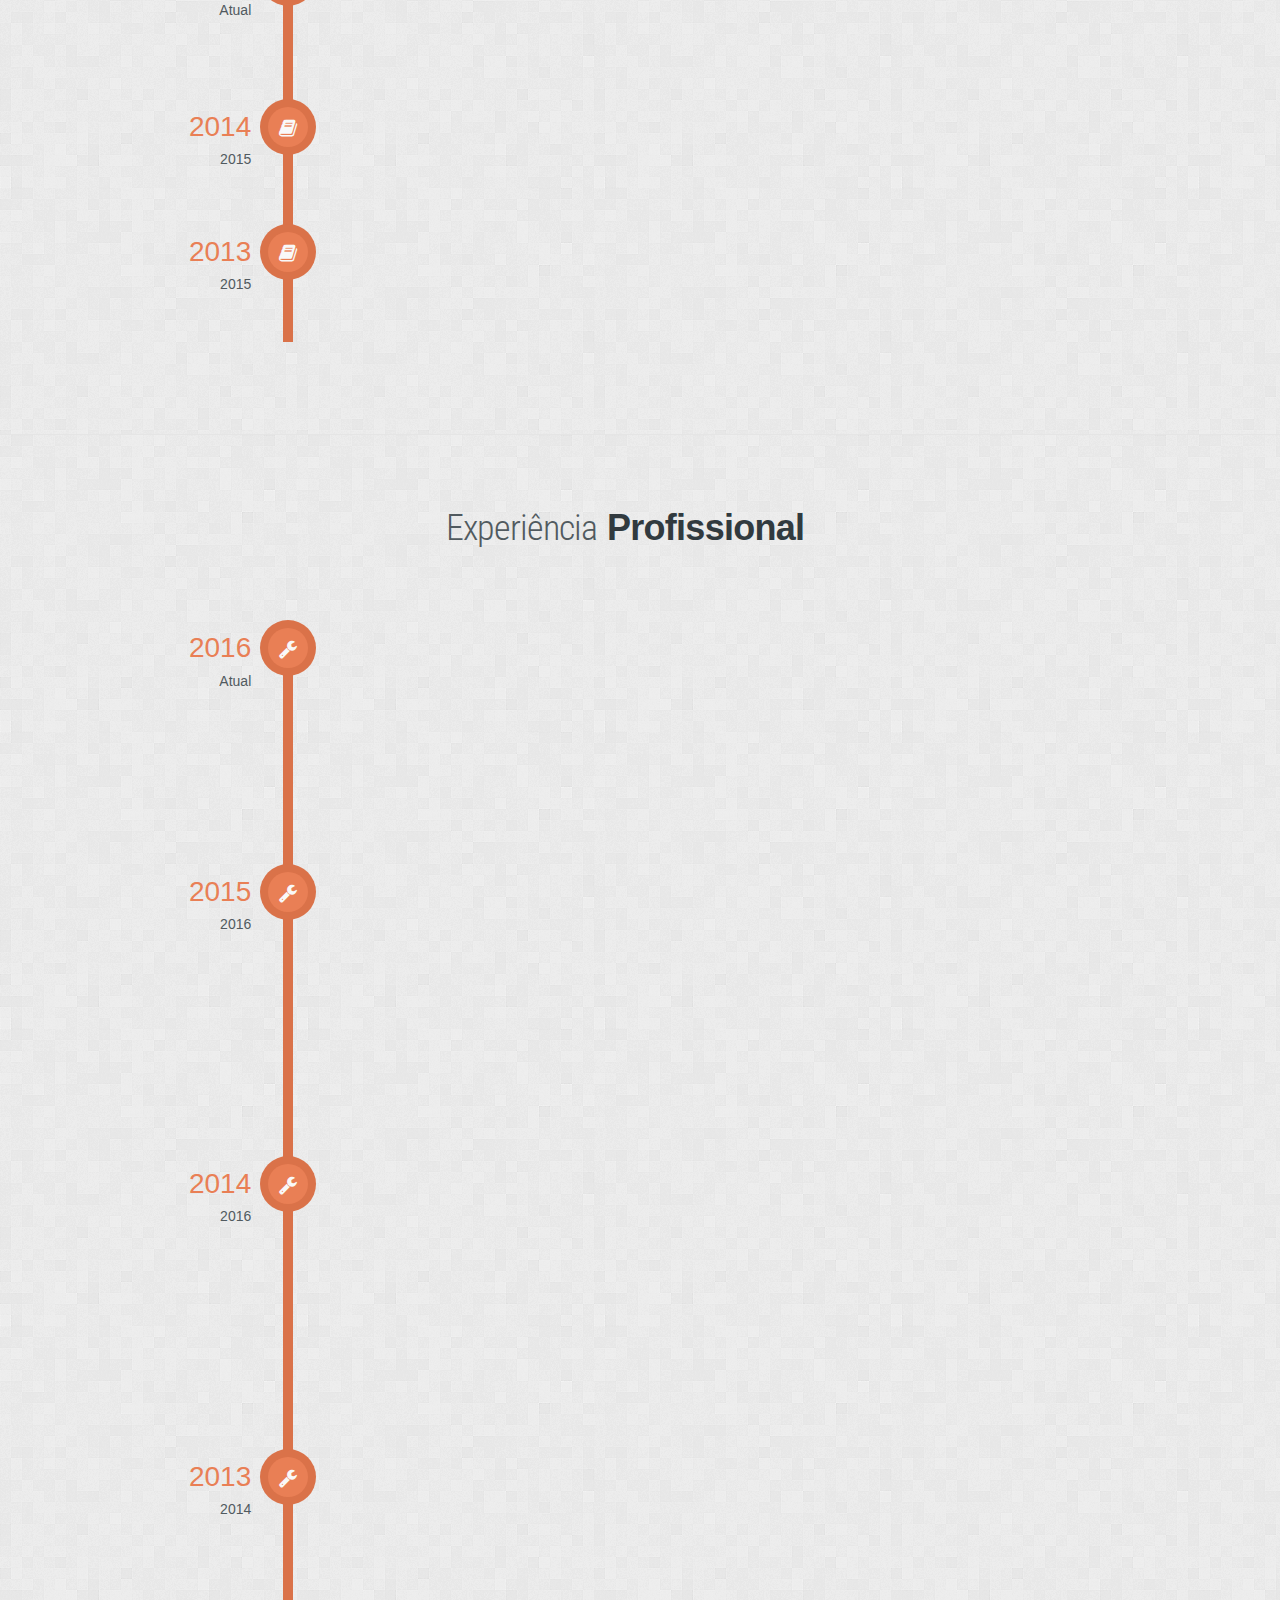
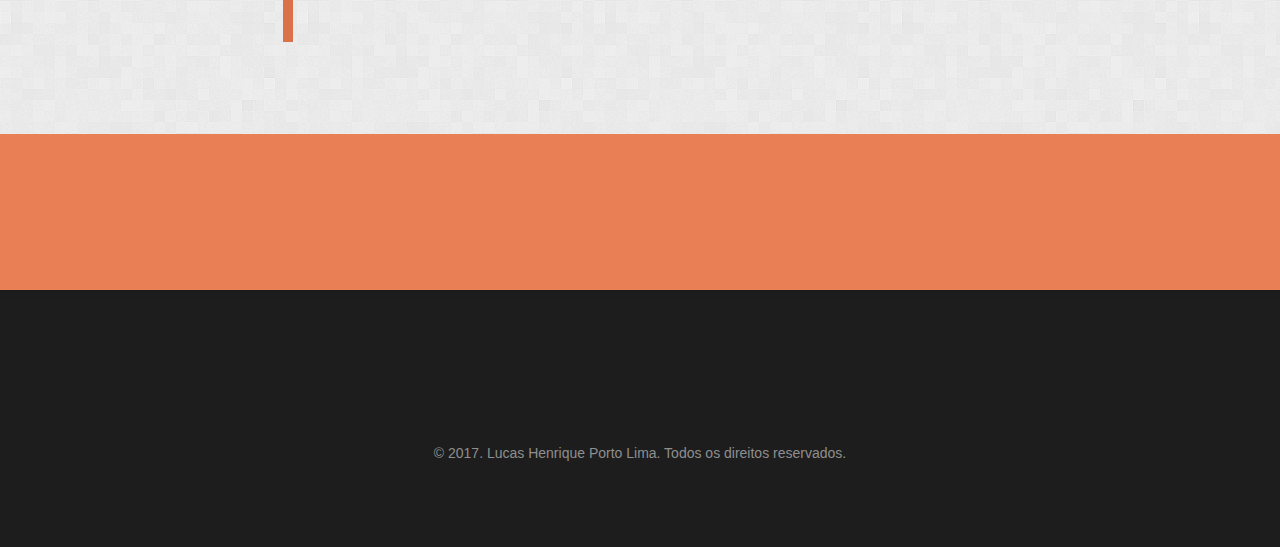
==== commit bf2505d9: "Update index.html" ====
--- a/index.html
+++ b/index.html
@@ -27,6 +27,16 @@
 
 
     <link rel="stylesheet" type="text/css" href="css/main.css"/>
+    <!-- Global site tag (gtag.js) - Google Analytics -->
+<script async src="https://www.googletagmanager.com/gtag/js?id=UA-124202119-1"></script>
+<script>
+  window.dataLayer = window.dataLayer || [];
+  function gtag(){dataLayer.push(arguments);}
+  gtag('js', new Date());
+
+  gtag('config', 'UA-124202119-1');
+</script>
+
   </head>
       <body class="cbp-spmenu-push">
 
